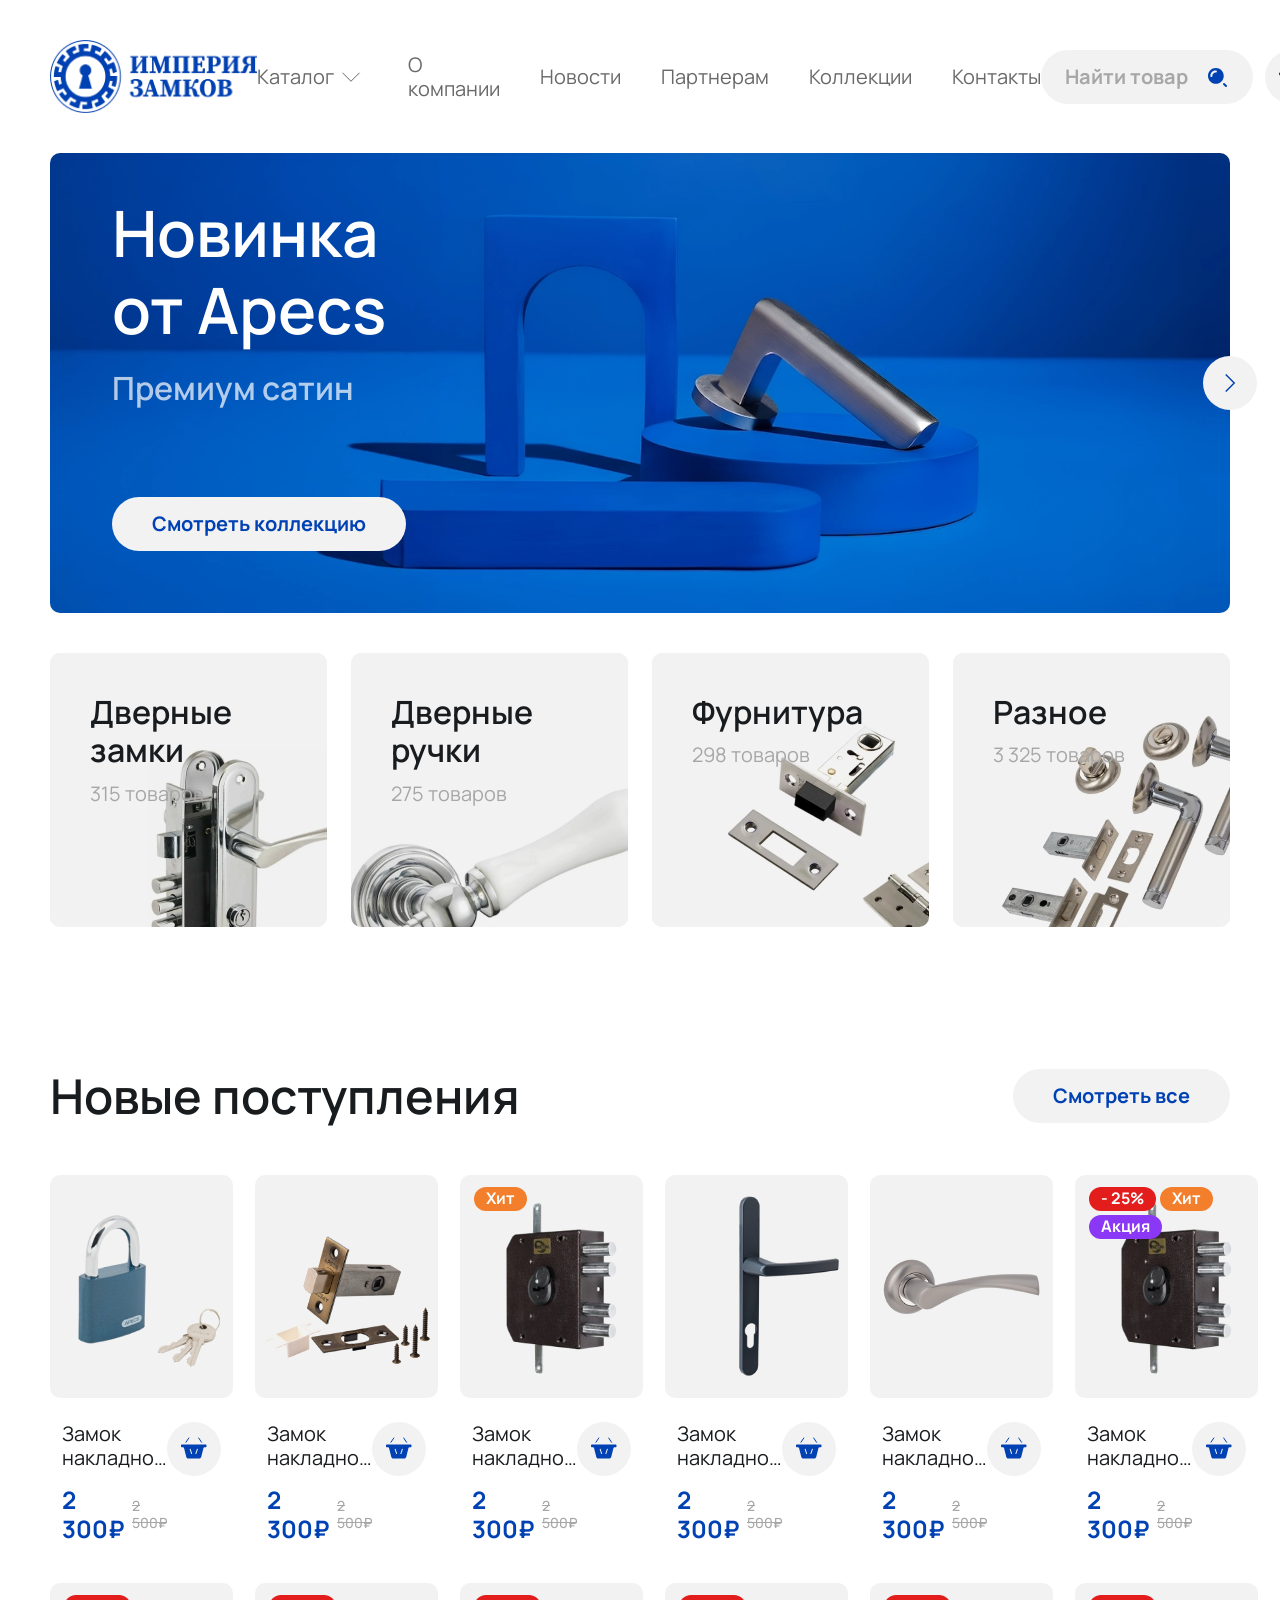
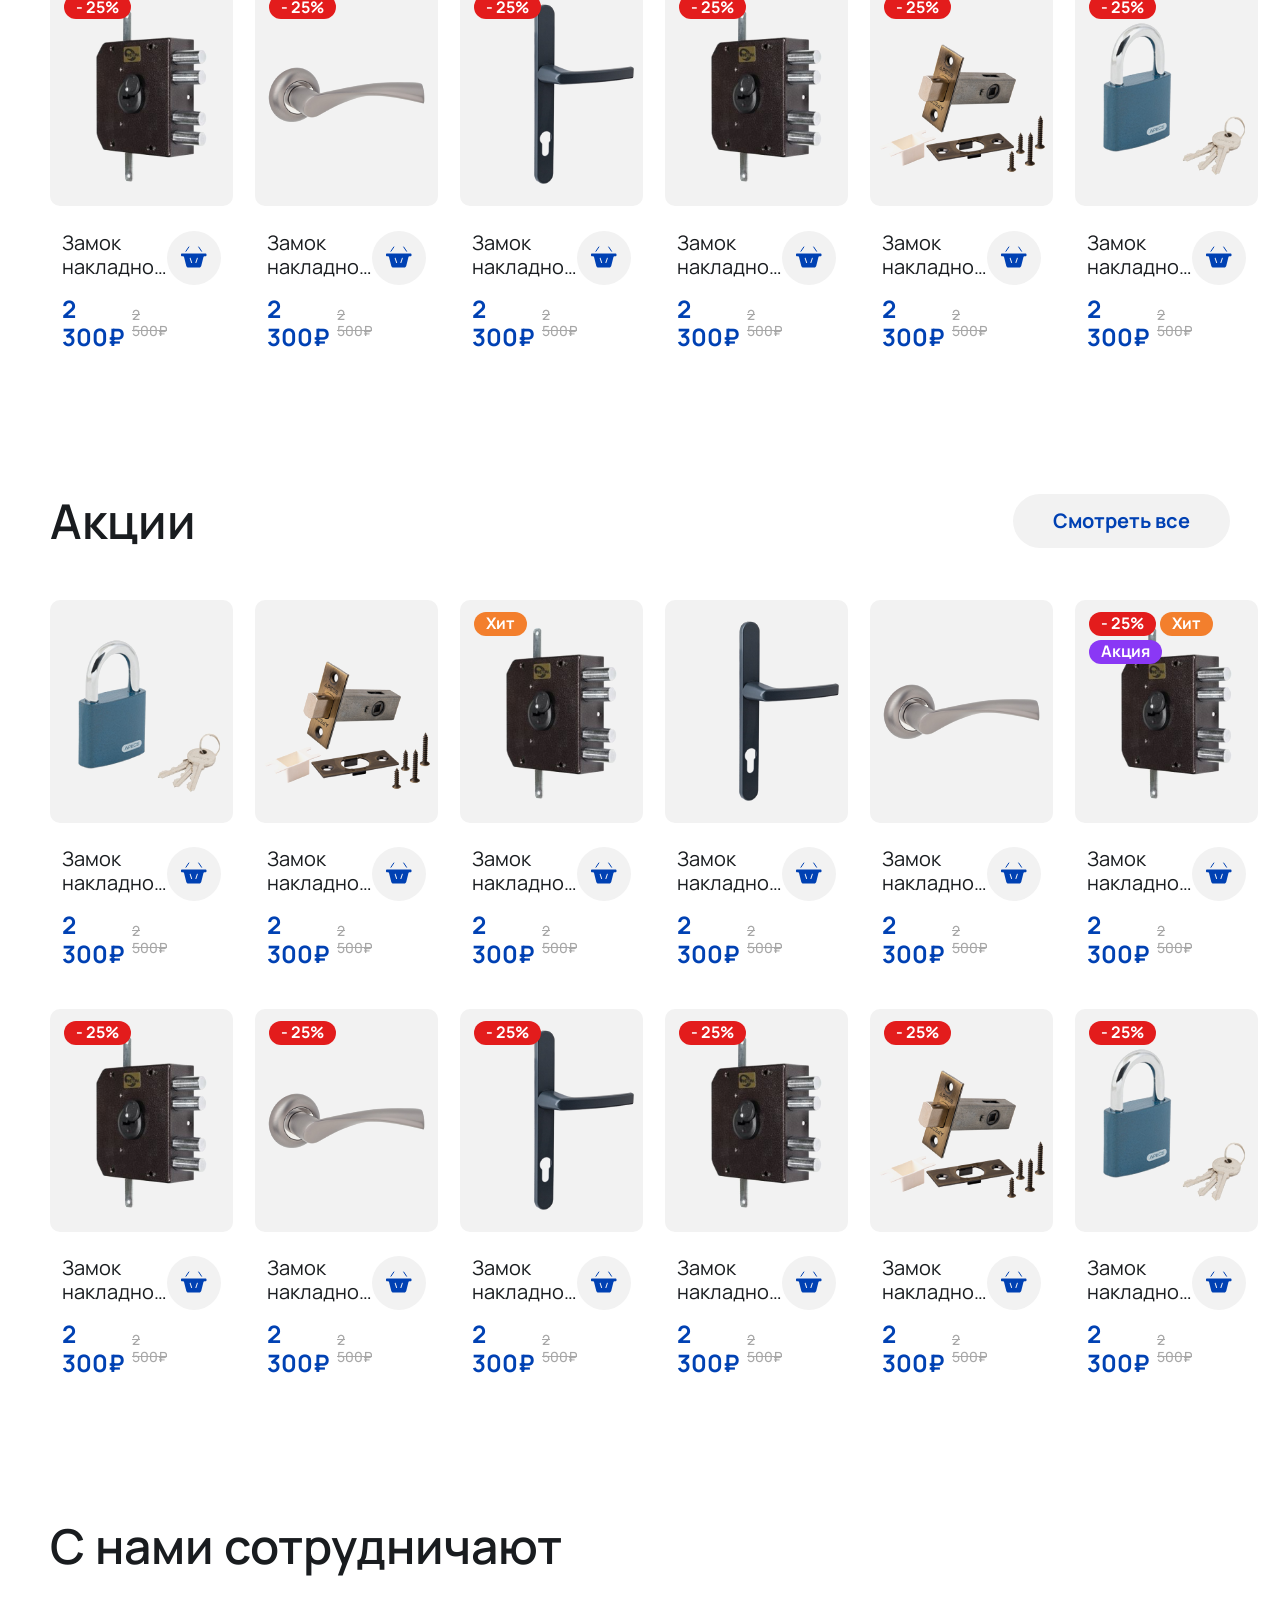
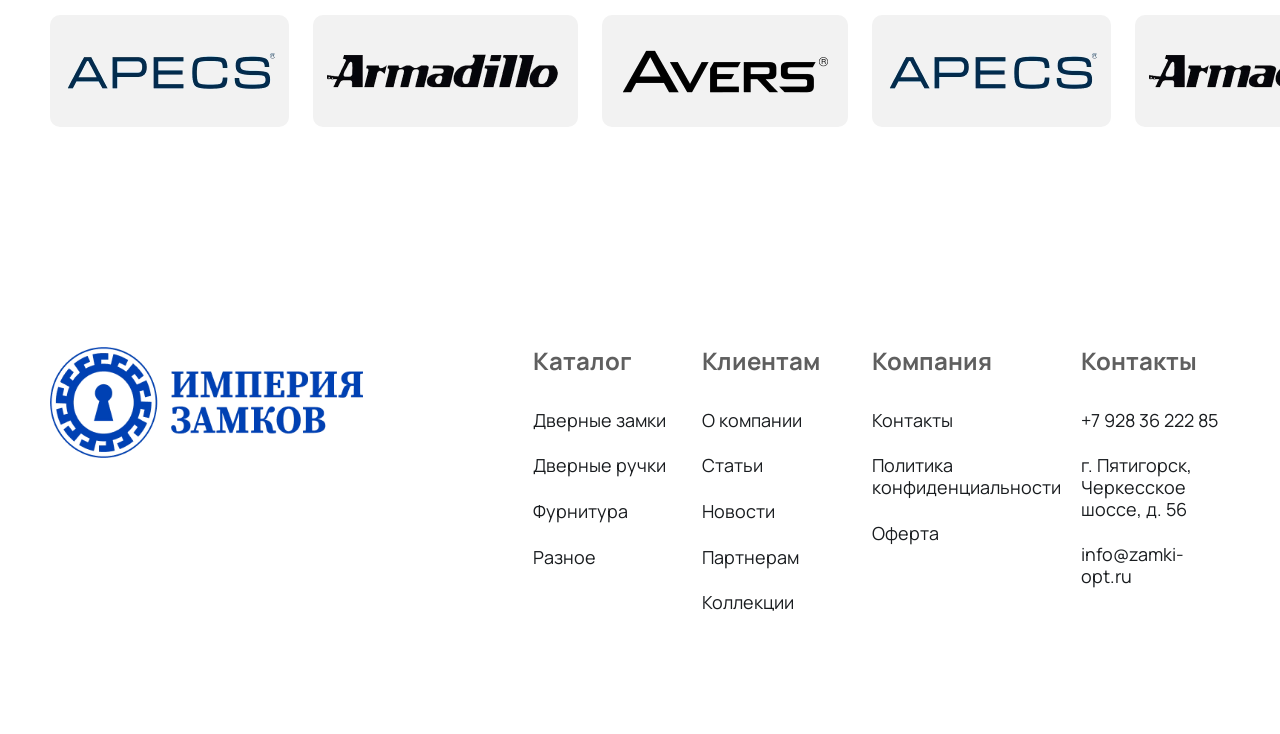
==== index.html @ cd9269c1 "collection and catalog page" ====
<!DOCTYPE html>
<html lang="ru">

<head>
	<meta charset="UTF-8">
	<meta name="viewport" content="width=device-width, initial-scale=1.0">
	<title>Главная</title>
	<link rel="stylesheet" href="css/style.css">
	<link rel="stylesheet" href="css/splide-core.min.css">
</head>

<body class="page_main">
	<header>
		<div class="container">
			<a href="index.html" class="logo">
				<img src="images/logo.webp" alt="">
			</a>
			<nav class="nav">
				<div href="" class="nav-menu-trigger link">
					<span>Каталог</span>
					<svg width="34" height="34" viewBox="0 0 34 34" fill="none" xmlns="http://www.w3.org/2000/svg">
						<path d="M25.5 12.75L17 21.25L8.5 12.75" stroke="#696969" />
					</svg>
				</div>
				<a href="" class="link">О компании</a>
				<a href="" class="link">Новости</a>
				<a href="" class="link">Партнерам</a>
				<a href="" class="link">Коллекции</a>
				<a href="" class="link">Контакты</a>
			</nav>
			<div class="actions">
				<label class="search">
					<input type="text" placeholder="Найти товар">
					<img src="images/icons/search.svg" alt="">
				</label>
				<a href="" class="basket">
					<img src="images/icons/basket.svg" alt="">
					<span>5</span>
				</a>
				<a href="" class="person">
					<img src="images/icons/user.svg" alt="">
				</a>
			</div>

			<section class="nav-menu">
				<div class="group">
					<h4 class="group-title">Дверные замки</h4>
					<a href="" class="group-link">Накладные</a>
					<a href="" class="group-link">Врезные</a>
					<a href="" class="group-link">Защелки дверные</a>
					<a href="" class="group-link">Навесные</a>
					<a href="" class="group-link">Кодовые</a>
				</div>
				<div class="group">
					<h4 class="group-title">Дверные ручки</h4>
					<a href="" class="group-link">Раздельные</a>
					<a href="" class="group-link">На планке</a>
					<a href="" class="group-link">Скобы</a>
					<a href="" class="group-link">Кнобы</a>
					<a href="" class="group-link">Для раздвижных дверей</a>
					<a href="" class="group-link">Кнопки</a>
				</div>
				<div class="group">
					<h4 class="group-title">Фурнитура</h4>
					<a href="" class="group-link">Петли</a>
					<a href="" class="group-link">Шпингалеты, засовы</a>
					<a href="" class="group-link">Задвижки дверные</a>
					<a href="" class="group-link">Фурнитура к «антипанике»</a>
				</div>
				<div class="group _double">
					<h4 class="group-title">Разное</h4>
					<a href="" class="group-link">Механизмы секретности</a>
					<a href="" class="group-link">Броненакладки</a>
					<a href="" class="group-link">Накладки, wc-комплекты</a>
					<a href="" class="group-link">Таблички информационные</a>
					<a href="" class="group-link">Дверные доводчики</a>
					<a href="" class="group-link">Цифры дверные</a>
					<a href="" class="group-link">Оконная фурнитура</a>
					<a href="" class="group-link">Кронштейны</a>
					<a href="" class="group-link">Упоры дверные</a>
					<a href="" class="group-link">Мебельная фурнитура</a>
					<a href="" class="group-link">Крючки</a>
					<a href="" class="group-link">Почтовые ящики</a>
					<a href="" class="group-link">Почтовые замки</a>
					<a href="" class="group-link">Перфорированный крепеж</a>
					<a href="" class="group-link">Оптика</a>
					<a href="" class="group-link">Разное</a>
				</div>
			</section>
		</div>
	</header>

	<main>
		<section class="start-slide splide" id="start_splide">
			<div class="container">
				<div class="splide__arrows">
					<button class="splide__arrow splide__arrow--prev">
						<img src="images/icons/arrow-left-blue.svg" alt="">
					</button>
					<button class="splide__arrow splide__arrow--next">
						<img src="images/icons/arrow-right-blue.svg" alt="">
					</button>
				</div>
				<div class="splide__track">
					<div class="splide__list">
						<article class="splide__slide">
							<img src="images/start-1.webp" alt="" class="bg">
							<h2 class="title">Новинка <br> от Apecs</h2>
							<div class="subtitle">Премиум сатин</div>
							<a href="" class="button">Смотреть коллекцию</a>
						</article>
						<article class="splide__slide">
							<img src="images/start-2.webp" alt="" class="bg">
							<h2 class="title">Беспроигрышный <br> вариант</h2>
							<div class="subtitle">Ручки, которые понравятся всем</div>
							<a href="" class="button">Смотреть коллекцию</a>
						</article>
						<article class="splide__slide">
							<img src="images/start-3.webp" alt="" class="bg">
							<h2 class="title">Люкс коллекция <br> от Apecs</h2>
							<div class="subtitle">Премиальное качество <br> по доступной цене</div>
							<a href="" class="button">Смотреть коллекцию</a>
						</article>
					</div>
				</div>
			</div>
		</section>

		<section class="start-catalog splide" id="start-catalog_splide">
			<div class="container">
				<div class="splide__track">
					<div class="splide__list">
						<article class="splide__slide">
							<img src="images/start-4.webp" class="bg" alt="">
							<h3 class="title">Дверные замки</h3>
							<div class="text">315 товаров</div>
						</article>
						<article class="splide__slide">
							<img src="images/start-5.webp" class="bg" alt="">
							<h3 class="title">Дверные ручки</h3>
							<div class="text">275 товаров</div>
						</article>
						<article class="splide__slide">
							<img src="images/start-6.webp" class="bg" alt="">
							<h3 class="title">Фурнитура</h3>
							<div class="text">298 товаров</div>
						</article>
						<article class="splide__slide">
							<img src="images/start-7.webp" class="bg" alt="">
							<h3 class="title">Разное</h3>
							<div class="text">3 325 товаров</div>
						</article>
					</div>
				</div>
			</div>
		</section>

		<section class="catalog">
			<div class="container">
				<div class="head">
					<h2 class="title">Новые поступления</h2>
					<a href="" class="see-all">
						<span>Смотреть все</span>
						<img src="images/icons/arrow-right-blue.svg" alt="">
					</a>
				</div>
				<div class="grid">
					<article class="card">
						<div class="tags">
							<span class="tag red">- 25%</span>
						</div>
						<a href="" class="image">
							<img src="images/products/1.png" alt="" loading="lazy" class="bg">
						</a>
						<div class="actions">
							<div class="left">
								<div class="name">Замок накладной Apecs 0556-C-BN</div>
								<div class="price">
									<span class="new-price">2 300₽</span>
									<span class="old-price">2 500₽</span>
								</div>
							</div>
							<button class="basket">
								<img src="images/icons/basket.svg" alt="">
							</button>
						</div>
					</article>
					<article class="card">
						<a href="" class="image">
							<img src="images/products/2.png" alt="" loading="lazy" class="bg">
						</a>
						<div class="actions">
							<div class="left">
								<div class="name">Замок накладной Apecs 0556-C-BN</div>
								<div class="price">
									<span class="new-price">2 300₽</span>
									<span class="old-price">2 500₽</span>
								</div>
							</div>
							<button class="basket">
								<img src="images/icons/basket.svg" alt="">
							</button>
						</div>
					</article>
					<article class="card">
						<a href="" class="image">
							<img src="images/products/3.png" alt="" loading="lazy" class="bg">
						</a>
						<div class="tags">
							<span class="tag orange">Хит</span>
						</div>
						<div class="actions">
							<div class="left">
								<div class="name">Замок накладной Apecs 0556-C-BN</div>
								<div class="price">
									<span class="new-price">2 300₽</span>
									<span class="old-price">2 500₽</span>
								</div>
							</div>
							<button class="basket">
								<img src="images/icons/basket.svg" alt="">
							</button>
						</div>
					</article>
					<article class="card">
						<a href="" class="image">
							<img src="images/products/4.png" alt="" loading="lazy" class="bg">
						</a>
						<div class="actions">
							<div class="left">
								<div class="name">Замок накладной Apecs 0556-C-BN</div>
								<div class="price">
									<span class="new-price">2 300₽</span>
									<span class="old-price">2 500₽</span>
								</div>
							</div>
							<button class="basket">
								<img src="images/icons/basket.svg" alt="">
							</button>
						</div>
					</article>
					<article class="card">
						<a href="" class="image">
							<img src="images/products/5.png" alt="" loading="lazy" class="bg">
						</a>
						<div class="actions">
							<div class="left">
								<div class="name">Замок накладной Apecs 0556-C-BN</div>
								<div class="price">
									<span class="new-price">2 300₽</span>
									<span class="old-price">2 500₽</span>
								</div>
							</div>
							<button class="basket">
								<img src="images/icons/basket.svg" alt="">
							</button>
						</div>
					</article>
					<article class="card">
						<a href="" class="image">
							<img src="images/products/6.png" alt="" loading="lazy" class="bg">
						</a>
						<div class="tags">
							<span class="tag red">- 25%</span>
							<span class="tag orange">Хит</span>
							<span class="tag purple">Акция</span>
						</div>
						<div class="actions">
							<div class="left">
								<div class="name">Замок накладной Apecs 0556-C-BN</div>
								<div class="price">
									<span class="new-price">2 300₽</span>
									<span class="old-price">2 500₽</span>
								</div>
							</div>
							<button class="basket">
								<img src="images/icons/basket.svg" alt="">
							</button>
						</div>
					</article>
					<article class="card">
						<a href="" class="image">
							<img src="images/products/6.png" alt="" loading="lazy" class="bg">
						</a>
						<div class="tags">
							<span class="tag red">- 25%</span>
						</div>
						<div class="actions">
							<div class="left">
								<div class="name">Замок накладной Apecs 0556-C-BN</div>
								<div class="price">
									<span class="new-price">2 300₽</span>
									<span class="old-price">2 500₽</span>
								</div>
							</div>
							<button class="basket">
								<img src="images/icons/basket.svg" alt="">
							</button>
						</div>
					</article>
					<article class="card">
						<a href="" class="image">
							<img src="images/products/5.png" alt="" loading="lazy" class="bg">
						</a>
						<div class="tags">
							<span class="tag red">- 25%</span>
						</div>
						<div class="actions">
							<div class="left">
								<div class="name">Замок накладной Apecs 0556-C-BN</div>
								<div class="price">
									<span class="new-price">2 300₽</span>
									<span class="old-price">2 500₽</span>
								</div>
							</div>
							<button class="basket">
								<img src="images/icons/basket.svg" alt="">
							</button>
						</div>
					</article>
					<article class="card">
						<a href="" class="image">
							<img src="images/products/4.png" alt="" loading="lazy" class="bg">
						</a>
						<div class="tags">
							<span class="tag red">- 25%</span>
						</div>
						<div class="actions">
							<div class="left">
								<div class="name">Замок накладной Apecs 0556-C-BN</div>
								<div class="price">
									<span class="new-price">2 300₽</span>
									<span class="old-price">2 500₽</span>
								</div>
							</div>
							<button class="basket">
								<img src="images/icons/basket.svg" alt="">
							</button>
						</div>
					</article>
					<article class="card">
						<a href="" class="image">
							<img src="images/products/3.png" alt="" loading="lazy" class="bg">
						</a>
						<div class="tags">
							<span class="tag red">- 25%</span>
						</div>
						<div class="actions">
							<div class="left">
								<div class="name">Замок накладной Apecs 0556-C-BN</div>
								<div class="price">
									<span class="new-price">2 300₽</span>
									<span class="old-price">2 500₽</span>
								</div>
							</div>
							<button class="basket">
								<img src="images/icons/basket.svg" alt="">
							</button>
						</div>
					</article>
					<article class="card">
						<a href="" class="image">
							<img src="images/products/2.png" alt="" loading="lazy" class="bg">
						</a>
						<div class="tags">
							<span class="tag red">- 25%</span>
						</div>
						<div class="actions">
							<div class="left">
								<div class="name">Замок накладной Apecs 0556-C-BN</div>
								<div class="price">
									<span class="new-price">2 300₽</span>
									<span class="old-price">2 500₽</span>
								</div>
							</div>
							<button class="basket">
								<img src="images/icons/basket.svg" alt="">
							</button>
						</div>
					</article>
					<article class="card">
						<a href="" class="image">
							<img src="images/products/1.png" alt="" loading="lazy" class="bg">
						</a>
						<div class="tags">
							<span class="tag red">- 25%</span>
						</div>
						<div class="actions">
							<div class="left">
								<div class="name">Замок накладной Apecs 0556-C-BN</div>
								<div class="price">
									<span class="new-price">2 300₽</span>
									<span class="old-price">2 500₽</span>
								</div>
							</div>
							<button class="basket">
								<img src="images/icons/basket.svg" alt="">
							</button>
						</div>
					</article>
				</div>
			</div>
		</section>

		<section class="catalog">
			<div class="container">
				<div class="head">
					<h2 class="title">Акции</h2>
					<a href="" class="see-all">
						<span>Смотреть все</span>
						<img src="images/icons/arrow-right-blue.svg" alt="">
					</a>
				</div>
				<div class="grid">
					<article class="card">
						<div class="tags">
							<span class="tag red">- 25%</span>
						</div>
						<div class="image">
							<img src="images/products/1.png" alt="" loading="lazy" class="bg">
						</div>
						<div class="actions">
							<div class="left">
								<div class="name">Замок накладной Apecs 0556-C-BN</div>
								<div class="price">
									<span class="new-price">2 300₽</span>
									<span class="old-price">2 500₽</span>
								</div>
							</div>
							<button class="basket">
								<img src="images/icons/basket.svg" alt="">
							</button>
						</div>
					</article>
					<article class="card">
						<div class="image">
							<img src="images/products/2.png" alt="" loading="lazy" class="bg">
						</div>
						<div class="actions">
							<div class="left">
								<div class="name">Замок накладной Apecs 0556-C-BN</div>
								<div class="price">
									<span class="new-price">2 300₽</span>
									<span class="old-price">2 500₽</span>
								</div>
							</div>
							<button class="basket">
								<img src="images/icons/basket.svg" alt="">
							</button>
						</div>
					</article>
					<article class="card">
						<div class="image">
							<img src="images/products/3.png" alt="" loading="lazy" class="bg">
						</div>
						<div class="tags">
							<span class="tag orange">Хит</span>
						</div>
						<div class="actions">
							<div class="left">
								<div class="name">Замок накладной Apecs 0556-C-BN</div>
								<div class="price">
									<span class="new-price">2 300₽</span>
									<span class="old-price">2 500₽</span>
								</div>
							</div>
							<button class="basket">
								<img src="images/icons/basket.svg" alt="">
							</button>
						</div>
					</article>
					<article class="card">
						<div class="image">
							<img src="images/products/4.png" alt="" loading="lazy" class="bg">
						</div>
						<div class="actions">
							<div class="left">
								<div class="name">Замок накладной Apecs 0556-C-BN</div>
								<div class="price">
									<span class="new-price">2 300₽</span>
									<span class="old-price">2 500₽</span>
								</div>
							</div>
							<button class="basket">
								<img src="images/icons/basket.svg" alt="">
							</button>
						</div>
					</article>
					<article class="card">
						<div class="image">
							<img src="images/products/5.png" alt="" loading="lazy" class="bg">
						</div>
						<div class="actions">
							<div class="left">
								<div class="name">Замок накладной Apecs 0556-C-BN</div>
								<div class="price">
									<span class="new-price">2 300₽</span>
									<span class="old-price">2 500₽</span>
								</div>
							</div>
							<button class="basket">
								<img src="images/icons/basket.svg" alt="">
							</button>
						</div>
					</article>
					<article class="card">
						<div class="image">
							<img src="images/products/6.png" alt="" loading="lazy" class="bg">
						</div>
						<div class="tags">
							<span class="tag red">- 25%</span>
							<span class="tag orange">Хит</span>
							<span class="tag purple">Акция</span>
						</div>
						<div class="actions">
							<div class="left">
								<div class="name">Замок накладной Apecs 0556-C-BN</div>
								<div class="price">
									<span class="new-price">2 300₽</span>
									<span class="old-price">2 500₽</span>
								</div>
							</div>
							<button class="basket">
								<img src="images/icons/basket.svg" alt="">
							</button>
						</div>
					</article>
					<article class="card">
						<div class="image">
							<img src="images/products/6.png" alt="" loading="lazy" class="bg">
						</div>
						<div class="tags">
							<span class="tag red">- 25%</span>
						</div>
						<div class="actions">
							<div class="left">
								<div class="name">Замок накладной Apecs 0556-C-BN</div>
								<div class="price">
									<span class="new-price">2 300₽</span>
									<span class="old-price">2 500₽</span>
								</div>
							</div>
							<button class="basket">
								<img src="images/icons/basket.svg" alt="">
							</button>
						</div>
					</article>
					<article class="card">
						<div class="image">
							<img src="images/products/5.png" alt="" loading="lazy" class="bg">
						</div>
						<div class="tags">
							<span class="tag red">- 25%</span>
						</div>
						<div class="actions">
							<div class="left">
								<div class="name">Замок накладной Apecs 0556-C-BN</div>
								<div class="price">
									<span class="new-price">2 300₽</span>
									<span class="old-price">2 500₽</span>
								</div>
							</div>
							<button class="basket">
								<img src="images/icons/basket.svg" alt="">
							</button>
						</div>
					</article>
					<article class="card">
						<div class="image">
							<img src="images/products/4.png" alt="" loading="lazy" class="bg">
						</div>
						<div class="tags">
							<span class="tag red">- 25%</span>
						</div>
						<div class="actions">
							<div class="left">
								<div class="name">Замок накладной Apecs 0556-C-BN</div>
								<div class="price">
									<span class="new-price">2 300₽</span>
									<span class="old-price">2 500₽</span>
								</div>
							</div>
							<button class="basket">
								<img src="images/icons/basket.svg" alt="">
							</button>
						</div>
					</article>
					<article class="card">
						<div class="image">
							<img src="images/products/3.png" alt="" loading="lazy" class="bg">
						</div>
						<div class="tags">
							<span class="tag red">- 25%</span>
						</div>
						<div class="actions">
							<div class="left">
								<div class="name">Замок накладной Apecs 0556-C-BN</div>
								<div class="price">
									<span class="new-price">2 300₽</span>
									<span class="old-price">2 500₽</span>
								</div>
							</div>
							<button class="basket">
								<img src="images/icons/basket.svg" alt="">
							</button>
						</div>
					</article>
					<article class="card">
						<div class="image">
							<img src="images/products/2.png" alt="" loading="lazy" class="bg">
						</div>
						<div class="tags">
							<span class="tag red">- 25%</span>
						</div>
						<div class="actions">
							<div class="left">
								<div class="name">Замок накладной Apecs 0556-C-BN</div>
								<div class="price">
									<span class="new-price">2 300₽</span>
									<span class="old-price">2 500₽</span>
								</div>
							</div>
							<button class="basket">
								<img src="images/icons/basket.svg" alt="">
							</button>
						</div>
					</article>
					<article class="card">
						<div class="image">
							<img src="images/products/1.png" alt="" loading="lazy" class="bg">
						</div>
						<div class="tags">
							<span class="tag red">- 25%</span>
						</div>
						<div class="actions">
							<div class="left">
								<div class="name">Замок накладной Apecs 0556-C-BN</div>
								<div class="price">
									<span class="new-price">2 300₽</span>
									<span class="old-price">2 500₽</span>
								</div>
							</div>
							<button class="basket">
								<img src="images/icons/basket.svg" alt="">
							</button>
						</div>
					</article>
				</div>
			</div>
		</section>

		<section class="partners">
			<div class="container">
				<h2 class="title">С нами сотрудничают</h2>
				<div class="row">
					<div class="card">
						<img src="images/partner-1.webp" loading="lazy" alt="">
					</div>
					<div class="card">
						<img src="images/partner-2.webp" loading="lazy" alt="">
					</div>
					<div class="card">
						<img src="images/partner-3.webp" loading="lazy" alt="">
					</div>
					<div class="card">
						<img src="images/partner-1.webp" loading="lazy" alt="">
					</div>
					<div class="card">
						<img src="images/partner-2.webp" loading="lazy" alt="">
					</div>
					<div class="card">
						<img src="images/partner-3.webp" loading="lazy" alt="">
					</div>
				</div>
			</div>
		</section>
	</main>

	<footer>
		<div class="container">
			<div class="logo">
				<img src="images/logo.webp" loading="lazy" alt="">
			</div>
			<div class="lists">
				<div class="list">
					<h5 class="list-title">Каталог</h5>
					<a href="" class="list-item">Дверные замки</a>
					<a href="" class="list-item">Дверные ручки</a>
					<a href="" class="list-item">Фурнитура</a>
					<a href="" class="list-item">Разное</a>
				</div>
				<div class="list">
					<h5 class="list-title">Клиентам</h5>
					<a href="" class="list-item">О компании</a>
					<a href="" class="list-item">Статьи</a>
					<a href="" class="list-item">Новости</a>
					<a href="" class="list-item">Партнерам</a>
					<a href="" class="list-item">Коллекции</a>
				</div>
				<div class="list">
					<h5 class="list-title">Компания</h5>
					<a href="" class="list-item">Контакты</a>
					<a href="" class="list-item">Политика <br> конфиденциальности</a>
					<a href="" class="list-item">Оферта</a>
				</div>
				<div class="list">
					<h5 class="list-title">Контакты</h5>
					<span class="list-item">+7 928 36 222 85</span>
					<span class="list-item">г. Пятигорск, Черкесское <br> шоссе, д. 56</span>
					<span class="list-item">info@zamki-opt.ru</span>
				</div>
			</div>
		</div>
	</footer>

	<script src="js/index.js"></script>
</body>

</html>
---- css/style.css ----
@font-face{font-family:"Manrope";src:url("../fonts/manrope/Manrope-VariableFont_wght.ttf")}*{padding:0;margin:0;border:0}*,*:before,*:after{box-sizing:border-box}:focus,:active{outline:none}a:focus,a:active{outline:none}nav,footer,header,aside{display:block}html,body{font-size:100%;line-height:1;font-size:16px;-ms-text-size-adjust:100%;-moz-text-size-adjust:100%;-webkit-text-size-adjust:100%}html{overflow-x:hidden}input,button,textarea{font-family:inherit;font-size:inherit;color:inherit}input::-moz-placeholder, textarea::-moz-placeholder{color:inherit}input::placeholder,textarea::placeholder{color:inherit}input::-ms-clear{display:none}button{cursor:pointer;font-size:inherit;font-family:inherit;background:rgba(0,0,0,0)}button::-moz-focus-inner{padding:0;border:0}a{text-decoration:none;color:inherit}a:hover{text-decoration:none}ul li{list-style:none}img{vertical-align:top}h1,h2,h3,h4,h5,h6{font-size:inherit;font-weight:inherit}span,button,a{display:inline-block}p{display:block}:root{--black: #191C1F;--grey: #70695E;--z-header: 50;--z-mask: 70;--z-modal: 100;--container-padding: 80px;--section-border-radius: 80px}@media(width < 1440px){:root{--container-padding: 50px}}@media(width < 1024px){:root{--container-padding: 40px;--section-border-radius: 60px}}@media(width < 768px){:root{--container-padding: 30px;--section-border-radius: 40px}}@media(width < 425px){:root{--container-padding: 20px}}.page_catalog .catalog-content .counter,.page_catalog .catalog-content .filter-trigger,.page_main .catalog .see-all,.page_main .start-slide .button,.page_catalog .category .tab-trigger,.page_main .start-slide .splide__slide:nth-child(1) .button{display:flex;align-items:center;justify-content:center;width:-moz-fit-content;width:fit-content;height:54px;padding:0 40px;font-size:20px;font-weight:700;border-radius:100px}.page_catalog .category .tab-trigger,.page_main .start-slide .splide__slide:nth-child(1) .button{background:#f2f2f2;color:#0041b3}.page_main .start-slide .button{background:#0041b3;color:#fff}.page_main .start-catalog .bg{position:absolute;top:0;left:0;width:100%;height:100%;-o-object-fit:cover;object-fit:cover}.page_collection .collection .title,.page_catalog .catalog-content .title,.page_main .partners .title,.page_main .catalog .title{font-size:48px;font-weight:600}header{margin-top:40px}header:has(.nav-menu-trigger:hover) .nav-menu{opacity:1;visibility:visible;translate:-50%}header .container{display:flex;align-items:center;justify-content:space-between}header .logo img{height:73px}header .nav{flex:0 1 auto;display:flex;gap:40px;align-items:center}header .actions{display:flex;justify-content:end;gap:12px}header .nav-menu-trigger{cursor:pointer;display:flex;align-items:center}header .link{font-size:20px;color:dimgray}header .search{display:flex;align-items:center;background:#f2f2f2;padding:0 24px;border-radius:100px}header .search input{width:140px;height:54px;font-weight:700;font-size:20px;background:rgba(0,0,0,0);padding-right:12px}header .search input::-moz-placeholder{color:#a7a7a7}header .search input::placeholder{color:#a7a7a7}header .basket{position:relative}header .basket span{right:3px;top:3px;color:#fff;background:#e31c1c;padding:0 7px;height:24px;display:flex;align-items:center;justify-content:center;border-radius:50%;position:absolute;font-weight:700}header .person,header .basket{display:flex;align-items:center;justify-content:center;width:54px;height:54px;border-radius:50%;background:#f2f2f2}header .nav-menu{opacity:0;visibility:hidden;translate:-50% 40px;transition:.3s;width:1548px;position:absolute;z-index:var(--z-header);top:123px;left:50%;background:#f2f2f2;border-radius:18px;padding:48px;display:flex;gap:40px}header .nav-menu:hover{opacity:1;visibility:visible;translate:-50%}header .nav-menu::after{top:-40px;left:0;width:100%;position:absolute;content:"";height:40px}header .group{flex:0 1 260px;display:flex;flex-direction:column;gap:24px}header .group-title{font-size:24px;font-weight:700;margin-bottom:8px;grid-column:span 2}header .group-link{font-size:20px;color:dimgray;align-self:start}header .group-link:hover{color:#0041b3}header ._double{flex:0 1 552px;display:grid;grid-template-columns:repeat(2, 1fr)}footer{margin-top:140px;padding:80px 0 120px}footer .logo{flex:0 1 422px}footer .logo img{width:100%}footer .container{display:flex;gap:170px;justify-content:space-between}footer .lists{display:grid;grid-template-columns:repeat(4, 1fr);flex:1 1 auto;gap:20px}footer .list-title{font-size:24px;font-weight:700;color:#5f5f5f;margin-bottom:10px}footer .list-item{font-size:18px}footer .list-item:hover{color:#0041b3}footer .list{display:flex;flex-direction:column;gap:24px}.splide__arrows{display:flex}.splide__arrows .splide__arrow{background:#f2f2f2;border-radius:50%;height:54px;width:54px;flex:0 0 54px;transition:.2s}.splide__arrows .splide__arrow img,.splide__arrows .splide__arrow svg{width:34px;height:34px}.splide__arrows .splide__arrow:disabled{opacity:0;visibility:hidden}.tab-system .tab-content{height:0;overflow:hidden}.tab-system .tab-content._active{height:unset}.accordion{transition:.3s}.accordion .accordion__q{display:flex;justify-content:space-between;align-items:center;gap:20px;cursor:pointer;transition:inherit}.accordion .accordion__a{align-content:center}.accordion button{transition:inherit}.page_main .start-slide .container{position:relative}.page_main .start-slide .splide__track{border-radius:10px;contain:paint}.page_main .start-slide .splide__slide:nth-child(1){color:#fff}.page_main .start-slide .splide__slide{color:var(--black);height:460px;padding:42px 62px 62px;display:flex;flex-direction:column}.page_main .start-slide .splide__arrow--prev{position:absolute;z-index:2;top:50%;translate:-50% -50%;left:var(--container-padding)}.page_main .start-slide .splide__arrow--next{position:absolute;z-index:2;top:50%;translate:50% -50%;right:var(--container-padding)}.page_main .start-slide .bg{position:absolute;z-index:-1;top:0;left:0;width:100%;height:100%;-o-object-fit:cover;object-fit:cover}.page_main .start-slide .title{font-size:64px;font-weight:600}.page_main .start-slide .subtitle{margin-top:20px;opacity:.7;font-size:32px;font-weight:600}.page_main .start-slide .button{margin-top:auto}.page_main .start-catalog{margin-top:40px}.page_main .start-catalog .splide__slide{position:relative;height:274px;padding:40px;background:#f2f2f2;border-radius:10px;contain:paint}.page_main .start-catalog .bg{z-index:-1}.page_main .start-catalog .title{color:var(--black);font-weight:600;font-size:32px}.page_main .start-catalog .text{margin-top:12px;font-size:20px;color:#a7a7a7}.page_main .catalog{margin-top:140px}.page_main .catalog .head{display:flex;align-items:center;justify-content:space-between}.page_main .catalog .see-all{background:#f2f2f2;color:#0041b3}.page_main .catalog .see-all svg,.page_main .catalog .see-all img{display:none}.page_main .catalog .grid{margin-top:50px;gap:40px 22px;display:grid;grid-template-columns:repeat(6, 1fr)}.page_main .catalog .card{position:relative}.page_main .catalog .image{background:#f2f2f2;border-radius:10px;contain:paint}.page_main .catalog .bg{aspect-ratio:273/333;width:100%;mix-blend-mode:darken;-o-object-fit:cover;object-fit:cover}.page_main .catalog .tags{position:absolute;top:12px;left:14px;display:flex;gap:4px;flex-wrap:wrap;max-width:150px}.page_main .catalog .tag{font-weight:700;color:#fff;height:24px;padding:0 12px;display:flex;align-items:center;justify-content:center;border-radius:100px}.page_main .catalog .red{background:#e31c1c}.page_main .catalog .actions{margin-top:24px;padding:0 12px;display:flex}.page_main .catalog .name{display:-webkit-box;-webkit-line-clamp:2;-webkit-box-orient:vertical;overflow:hidden;text-overflow:ellipsis;font-size:20px}.page_main .catalog .price{margin-top:16px;display:flex;gap:8px;align-items:center}.page_main .catalog .new-price{color:#0041b3;font-size:24px;font-weight:700}.page_main .catalog .old-price{font-size:14px;font-weight:500;color:#a7a7a7;text-decoration:line-through}.page_main .catalog .basket{background:#f2f2f2;border-radius:50%;width:54px;height:54px;flex:0 0 54px;display:flex;align-items:center;justify-content:center}.page_main .catalog .basket img,.page_main .catalog .basket svg{width:34px;height:34px}.page_main .catalog .orange{background:#f37f2d}.page_main .catalog .purple{background:#8a38f5}.page_main .partners{margin-top:140px}.page_main .partners .row{margin-top:40px;gap:24px;display:grid;grid-template-columns:repeat(6, 1fr)}.page_main .partners .card{border-radius:10px;contain:paint;background:#f2f2f2;padding:0 14px;display:flex;align-items:center;justify-content:center}.page_main .partners .card img{mix-blend-mode:darken}.page_catalog main{margin-top:80px}.page_catalog .catalog .container{display:flex}.page_catalog .category{flex:0 0 446px}.page_catalog .category .head{display:flex;gap:8px;margin-bottom:40px}.page_catalog .category .tab-trigger{padding:0 20px}.page_catalog .category .tab-trigger._active{background:#0041b3;color:#fff}.page_catalog .category .tab-content{padding-left:20px}.page_catalog .category .groups{display:flex;flex-direction:column;gap:22px}.page_catalog .category .group{display:flex;flex-direction:column;gap:14px;align-items:start}.page_catalog .category .group-title{color:#2a2a2a;font-weight:700;font-size:24px}.page_catalog .category .list{display:flex;flex-direction:column;align-items:start;gap:8px}.page_catalog .category .option{color:dimgray;font-size:20px;cursor:pointer}.page_catalog .category .option._active{color:#0041b3}.page_catalog .catalog-content{flex:1 1 auto}.page_catalog .catalog-content .head{display:flex;justify-content:space-between;align-items:center}.page_catalog .catalog-content .filter-trigger{padding:0;width:54px;background:#f2f2f2}.page_catalog .catalog-content .accordions{margin-top:50px;display:flex;gap:16px;flex-direction:column}.page_catalog .catalog-content .accordion{background:#f9f9f9;border-radius:18px;padding:16px 24px}.page_catalog .catalog-content .accordion._open>.accordion__q>button{rotate:180deg}.page_catalog .catalog-content .accordion__q{padding:8px 24px;border-radius:8px}.page_catalog .catalog-content .accordion__content{display:flex;flex-direction:column;gap:12px;padding-top:12px}.page_catalog .catalog-content .ac-sub{padding:0}.page_catalog .catalog-content .ac-sub._open .accordion__q{background:#fff}.page_catalog .catalog-content .ac-title{font-weight:700;font-size:24px}.page_catalog .catalog-content .ac-subtitle{font-size:20px;font-weight:700;color:dimgray}.page_catalog .catalog-content .product{padding:16px 24px;background:#fff;border-radius:10px;display:flex;align-items:center;gap:44px}.page_catalog .catalog-content .product-id{font-size:20px;color:dimgray}.page_catalog .catalog-content .product-image{background:#f2f2f2;border-radius:5px}.page_catalog .catalog-content .product-image img{height:80px;mix-blend-mode:darken}.page_catalog .catalog-content .product-name{font-size:20px;max-width:170px;line-height:1.4}.page_catalog .catalog-content .product-price{display:flex;gap:8px;align-items:center;flex:1 1 auto;justify-content:center;margin-left:130px}.page_catalog .catalog-content .new-price{font-size:24px;font-weight:700;color:#0041b3}.page_catalog .catalog-content .old-price{font-weight:500;font-size:14px;color:#a7a7a7;text-decoration:line-through}.page_catalog .catalog-content .counter{background:#f2f2f2;width:200px;gap:4px;font-size:20px;font-weight:700;color:#0041b3}.page_catalog .catalog-content .increment,.page_catalog .catalog-content .decrement{display:flex;cursor:pointer}.page_catalog .catalog-content .increment:hover path,.page_catalog .catalog-content .decrement:hover path{stroke:#0041b3}.page_collection main{margin-top:70px}.page_collection .collection .groups{margin-top:40px;display:flex;gap:40px;flex-direction:column}.page_collection .collection .subtitle{font-size:32px;font-weight:600}.page_collection .collection .row{margin-top:32px;padding:0 8px;display:flex;gap:40px}.page_collection .collection .file{border-radius:10px;background:#f9f9f9;display:flex;flex-direction:column;gap:24px;align-items:start;flex:0 0 257px;min-height:170px;font-size:24px;font-weight:700;padding:24px 24px 18px;gap:10px}.page_collection .collection .file span{margin-top:auto}html._lock-scroll{overflow:hidden;scrollbar-gutter:stable;position:relative}html._lock-scroll .mask{opacity:1;pointer-events:visible}body{color:var(--black);font-family:Manrope;line-height:1.2}main{margin-top:40px}.container{max-width:1920px;padding:0 var(--container-padding);margin:auto}.mask{position:fixed;width:200%;height:200%;top:0;left:0;background:rgba(0,0,0,.3294117647);z-index:var(--z-mask);pointer-events:none;opacity:0;transition:.3s}
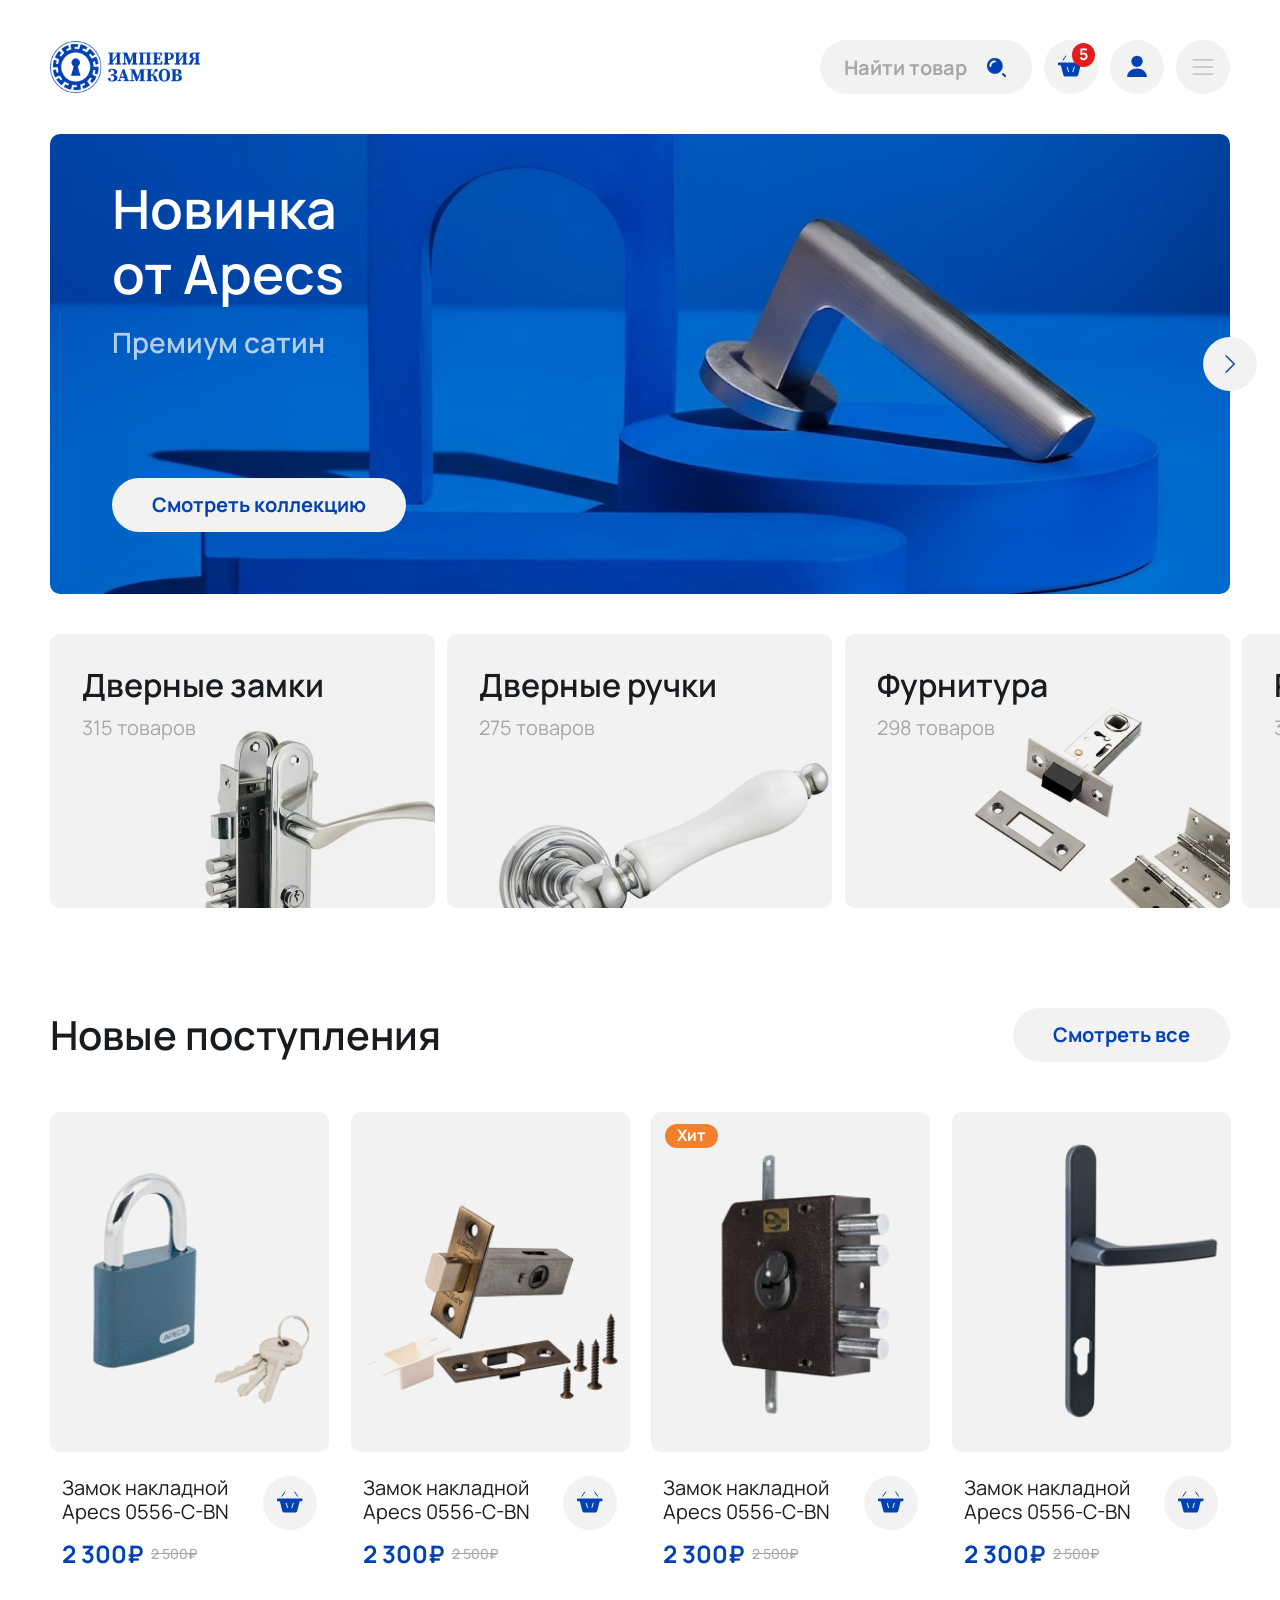
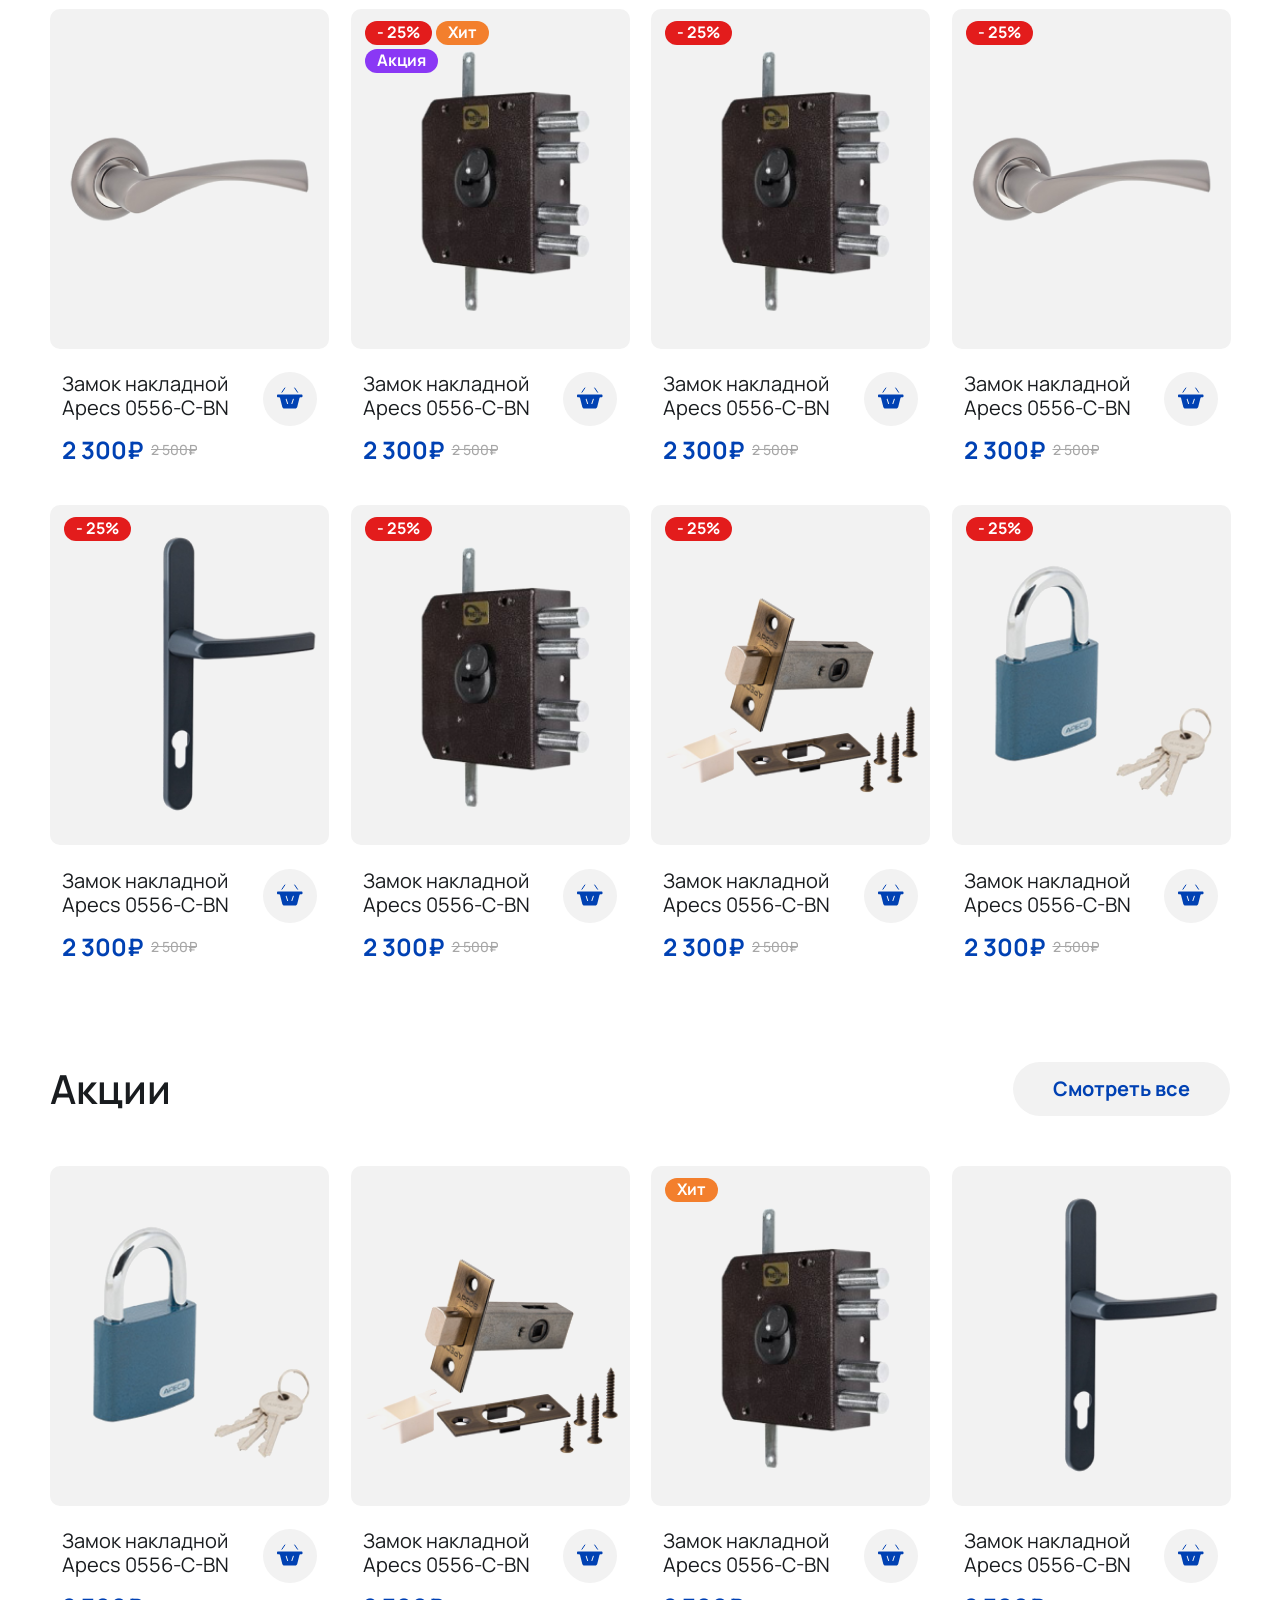
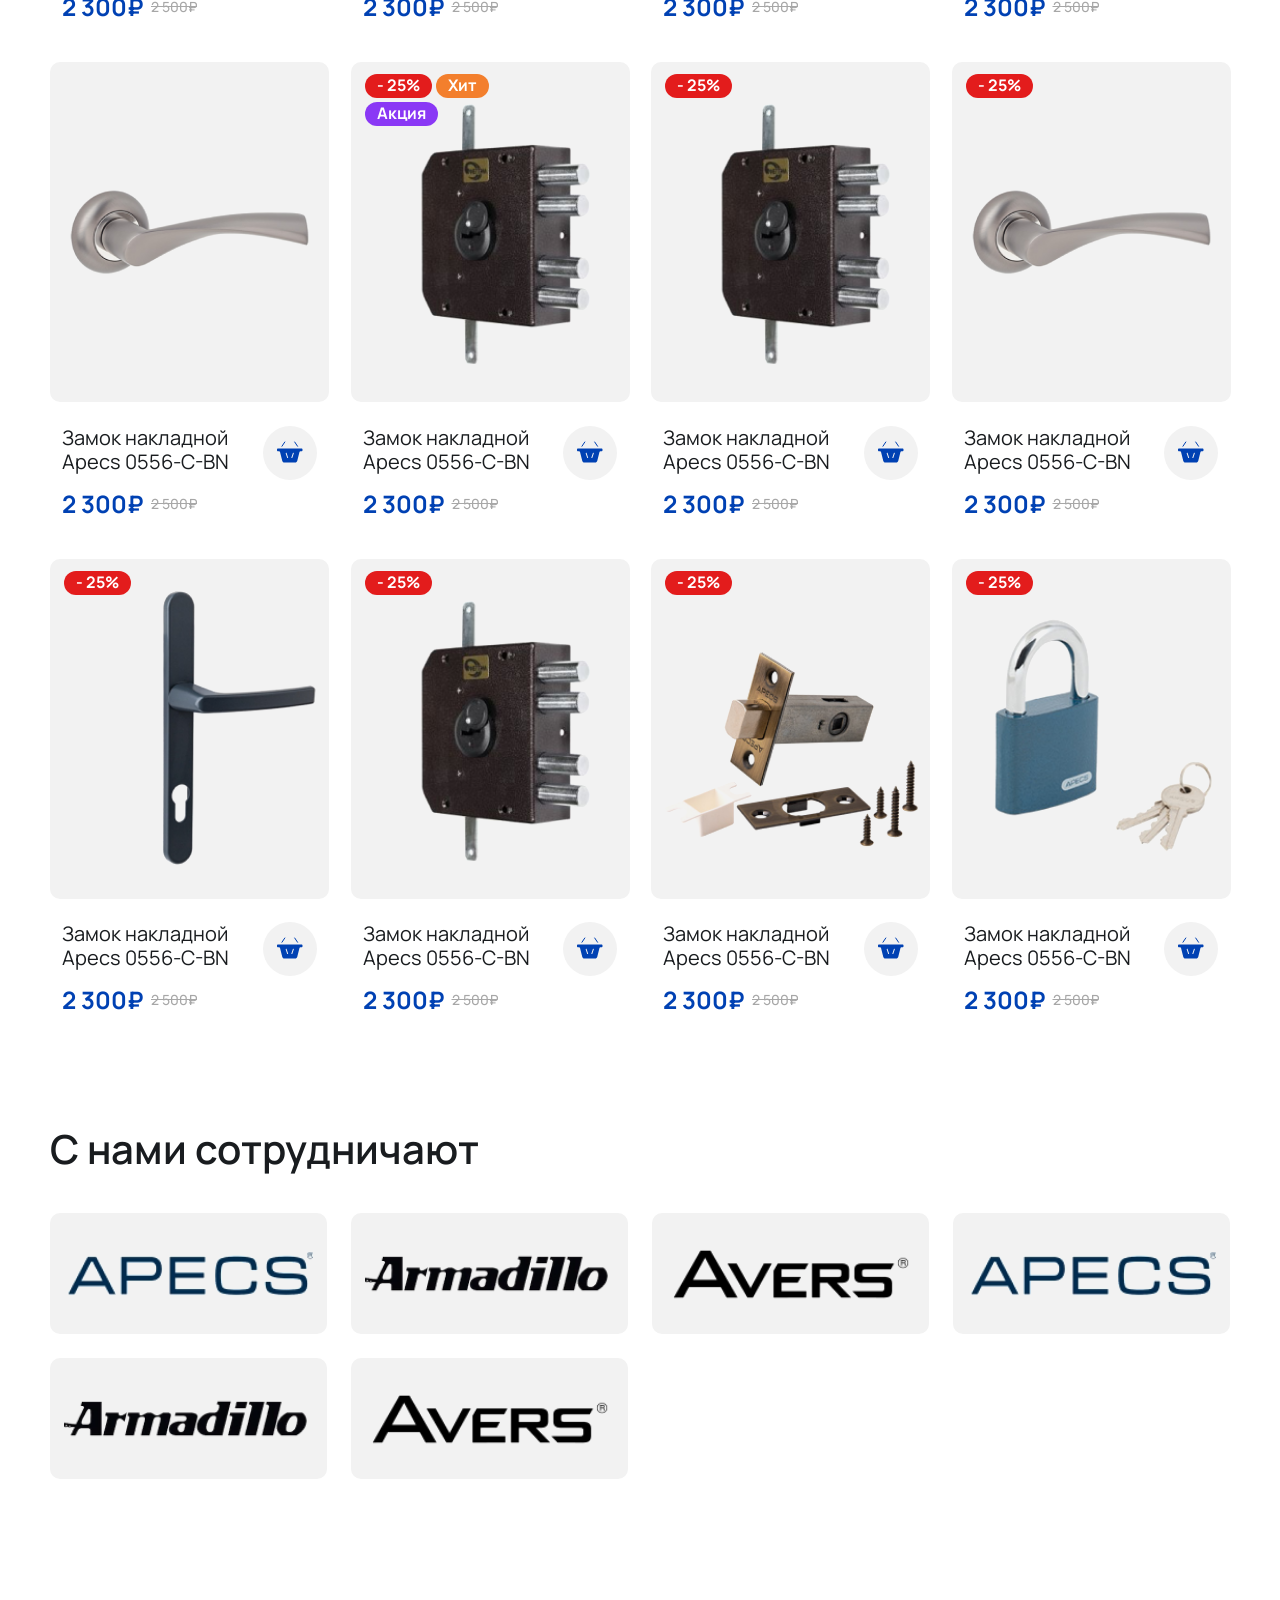
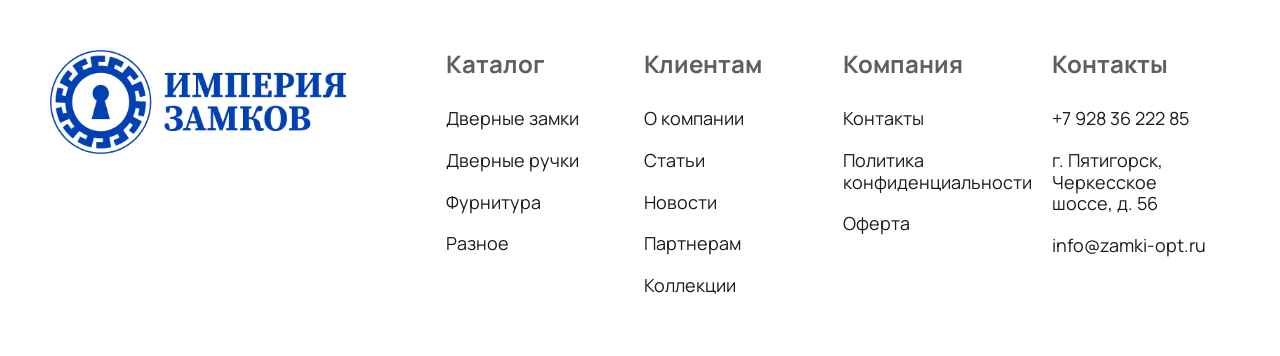
==== commit 7c344f43: "main page adapt" ====
--- a/index.html
+++ b/index.html
@@ -15,21 +15,71 @@
 			<a href="index.html" class="logo">
 				<img src="images/logo.webp" alt="">
 			</a>
-			<nav class="nav">
-				<div href="" class="nav-menu-trigger link">
-					<span>Каталог</span>
-					<svg width="34" height="34" viewBox="0 0 34 34" fill="none" xmlns="http://www.w3.org/2000/svg">
-						<path d="M25.5 12.75L17 21.25L8.5 12.75" stroke="#696969" />
-					</svg>
+			<nav class="nav accordions">
+				<div class="nav-menu-trigger link accordion _open">
+					<div class="accordion__q accordion__trigger">
+						<span>Каталог</span>
+						<svg width="34" height="34" viewBox="0 0 34 34" fill="none" xmlns="http://www.w3.org/2000/svg">
+							<path d="M25.5 12.75L17 21.25L8.5 12.75" stroke="#696969" />
+						</svg>
+					</div>
+					<section class="nav-menu accordion__a">
+						<div class="group">
+							<h4 class="group-title">Дверные замки</h4>
+							<a href="" class="group-link">Накладные</a>
+							<a href="" class="group-link">Врезные</a>
+							<a href="" class="group-link">Защелки дверные</a>
+							<a href="" class="group-link">Навесные</a>
+							<a href="" class="group-link">Кодовые</a>
+						</div>
+						<div class="group">
+							<h4 class="group-title">Дверные ручки</h4>
+							<a href="" class="group-link">Раздельные</a>
+							<a href="" class="group-link">На планке</a>
+							<a href="" class="group-link">Скобы</a>
+							<a href="" class="group-link">Кнобы</a>
+							<a href="" class="group-link">Для раздвижных дверей</a>
+							<a href="" class="group-link">Кнопки</a>
+						</div>
+						<div class="group">
+							<h4 class="group-title">Фурнитура</h4>
+							<a href="" class="group-link">Петли</a>
+							<a href="" class="group-link">Шпингалеты, засовы</a>
+							<a href="" class="group-link">Задвижки дверные</a>
+							<a href="" class="group-link">Фурнитура к «антипанике»</a>
+						</div>
+						<div class="group _double">
+							<h4 class="group-title">Разное</h4>
+							<a href="" class="group-link">Механизмы секретности</a>
+							<a href="" class="group-link">Броненакладки</a>
+							<a href="" class="group-link">Накладки, wc-комплекты</a>
+							<a href="" class="group-link">Таблички информационные</a>
+							<a href="" class="group-link">Дверные доводчики</a>
+							<a href="" class="group-link">Цифры дверные</a>
+							<a href="" class="group-link">Оконная фурнитура</a>
+							<a href="" class="group-link">Кронштейны</a>
+							<a href="" class="group-link">Упоры дверные</a>
+							<a href="" class="group-link">Мебельная фурнитура</a>
+							<a href="" class="group-link">Крючки</a>
+							<a href="" class="group-link">Почтовые ящики</a>
+							<a href="" class="group-link">Почтовые замки</a>
+							<a href="" class="group-link">Перфорированный крепеж</a>
+							<a href="" class="group-link">Оптика</a>
+							<a href="" class="group-link">Разное</a>
+						</div>
+					</section>
 				</div>
 				<a href="" class="link">О компании</a>
-				<a href="" class="link">Новости</a>
-				<a href="" class="link">Партнерам</a>
-				<a href="" class="link">Коллекции</a>
+				<a href="news.html" class="link">Новости</a>
+				<a href="cooperation.html" class="link">Партнерам</a>
+				<a href="collection.html" class="link">Коллекции</a>
 				<a href="" class="link">Контакты</a>
 			</nav>
 			<div class="actions">
-				<label class="search">
+				<button class="search-trigger">
+					<img src="images/icons/search.svg" alt="">
+				</button>
+				<label class="component_search">
 					<input type="text" placeholder="Найти товар">
 					<img src="images/icons/search.svg" alt="">
 				</label>
@@ -40,53 +90,23 @@
 				<a href="" class="person">
 					<img src="images/icons/user.svg" alt="">
 				</a>
+				<button class="mobile-nav-trigger">
+					<svg class="lines" width="34" height="34" viewBox="0 0 34 34" fill="none" xmlns="http://www.w3.org/2000/svg">
+						<path d="M7.08337 9.91675H26.9167" stroke="#A7A7A7" stroke-linecap="round" />
+						<path d="M7.08337 17H26.9167" stroke="#A7A7A7" stroke-linecap="round" />
+						<path d="M7.08337 24.0833H26.9167" stroke="#A7A7A7" stroke-linecap="round" />
+					</svg>
+
+					<svg class="close" width="34" height="34" viewBox="0 0 34 34" fill="none" xmlns="http://www.w3.org/2000/svg">
+						<path d="M28.3334 5.66675L5.66669 28.3334" stroke="#A7A7A7" stroke-linecap="round"
+							stroke-linejoin="round" />
+						<path d="M5.66665 5.66675L28.3333 28.3334" stroke="#A7A7A7" stroke-linecap="round"
+							stroke-linejoin="round" />
+					</svg>
+				</button>
+
 			</div>
 
-			<section class="nav-menu">
-				<div class="group">
-					<h4 class="group-title">Дверные замки</h4>
-					<a href="" class="group-link">Накладные</a>
-					<a href="" class="group-link">Врезные</a>
-					<a href="" class="group-link">Защелки дверные</a>
-					<a href="" class="group-link">Навесные</a>
-					<a href="" class="group-link">Кодовые</a>
-				</div>
-				<div class="group">
-					<h4 class="group-title">Дверные ручки</h4>
-					<a href="" class="group-link">Раздельные</a>
-					<a href="" class="group-link">На планке</a>
-					<a href="" class="group-link">Скобы</a>
-					<a href="" class="group-link">Кнобы</a>
-					<a href="" class="group-link">Для раздвижных дверей</a>
-					<a href="" class="group-link">Кнопки</a>
-				</div>
-				<div class="group">
-					<h4 class="group-title">Фурнитура</h4>
-					<a href="" class="group-link">Петли</a>
-					<a href="" class="group-link">Шпингалеты, засовы</a>
-					<a href="" class="group-link">Задвижки дверные</a>
-					<a href="" class="group-link">Фурнитура к «антипанике»</a>
-				</div>
-				<div class="group _double">
-					<h4 class="group-title">Разное</h4>
-					<a href="" class="group-link">Механизмы секретности</a>
-					<a href="" class="group-link">Броненакладки</a>
-					<a href="" class="group-link">Накладки, wc-комплекты</a>
-					<a href="" class="group-link">Таблички информационные</a>
-					<a href="" class="group-link">Дверные доводчики</a>
-					<a href="" class="group-link">Цифры дверные</a>
-					<a href="" class="group-link">Оконная фурнитура</a>
-					<a href="" class="group-link">Кронштейны</a>
-					<a href="" class="group-link">Упоры дверные</a>
-					<a href="" class="group-link">Мебельная фурнитура</a>
-					<a href="" class="group-link">Крючки</a>
-					<a href="" class="group-link">Почтовые ящики</a>
-					<a href="" class="group-link">Почтовые замки</a>
-					<a href="" class="group-link">Перфорированный крепеж</a>
-					<a href="" class="group-link">Оптика</a>
-					<a href="" class="group-link">Разное</a>
-				</div>
-			</section>
 		</div>
 	</header>
 
--- a/css/style.css
+++ b/css/style.css
@@ -1 +1 @@
-@font-face{font-family:"Manrope";src:url("../fonts/manrope/Manrope-VariableFont_wght.ttf")}*{padding:0;margin:0;border:0}*,*:before,*:after{box-sizing:border-box}:focus,:active{outline:none}a:focus,a:active{outline:none}nav,footer,header,aside{display:block}html,body{font-size:100%;line-height:1;font-size:16px;-ms-text-size-adjust:100%;-moz-text-size-adjust:100%;-webkit-text-size-adjust:100%}html{overflow-x:hidden}input,button,textarea{font-family:inherit;font-size:inherit;color:inherit}input::-moz-placeholder, textarea::-moz-placeholder{color:inherit}input::placeholder,textarea::placeholder{color:inherit}input::-ms-clear{display:none}button{cursor:pointer;font-size:inherit;font-family:inherit;background:rgba(0,0,0,0)}button::-moz-focus-inner{padding:0;border:0}a{text-decoration:none;color:inherit}a:hover{text-decoration:none}ul li{list-style:none}img{vertical-align:top}h1,h2,h3,h4,h5,h6{font-size:inherit;font-weight:inherit}span,button,a{display:inline-block}p{display:block}:root{--black: #191C1F;--grey: #70695E;--z-header: 50;--z-mask: 70;--z-modal: 100;--container-padding: 80px;--section-border-radius: 80px}@media(width < 1440px){:root{--container-padding: 50px}}@media(width < 1024px){:root{--container-padding: 40px;--section-border-radius: 60px}}@media(width < 768px){:root{--container-padding: 30px;--section-border-radius: 40px}}@media(width < 425px){:root{--container-padding: 20px}}.page_catalog .catalog-content .counter,.page_catalog .catalog-content .filter-trigger,.page_main .catalog .see-all,.page_main .start-slide .button,.page_catalog .category .tab-trigger,.page_main .start-slide .splide__slide:nth-child(1) .button{display:flex;align-items:center;justify-content:center;width:-moz-fit-content;width:fit-content;height:54px;padding:0 40px;font-size:20px;font-weight:700;border-radius:100px}.page_catalog .category .tab-trigger,.page_main .start-slide .splide__slide:nth-child(1) .button{background:#f2f2f2;color:#0041b3}.page_main .start-slide .button{background:#0041b3;color:#fff}.page_main .start-catalog .bg{position:absolute;top:0;left:0;width:100%;height:100%;-o-object-fit:cover;object-fit:cover}.page_collection .collection .title,.page_catalog .catalog-content .title,.page_main .partners .title,.page_main .catalog .title{font-size:48px;font-weight:600}header{margin-top:40px}header:has(.nav-menu-trigger:hover) .nav-menu{opacity:1;visibility:visible;translate:-50%}header .container{display:flex;align-items:center;justify-content:space-between}header .logo img{height:73px}header .nav{flex:0 1 auto;display:flex;gap:40px;align-items:center}header .actions{display:flex;justify-content:end;gap:12px}header .nav-menu-trigger{cursor:pointer;display:flex;align-items:center}header .link{font-size:20px;color:dimgray}header .search{display:flex;align-items:center;background:#f2f2f2;padding:0 24px;border-radius:100px}header .search input{width:140px;height:54px;font-weight:700;font-size:20px;background:rgba(0,0,0,0);padding-right:12px}header .search input::-moz-placeholder{color:#a7a7a7}header .search input::placeholder{color:#a7a7a7}header .basket{position:relative}header .basket span{right:3px;top:3px;color:#fff;background:#e31c1c;padding:0 7px;height:24px;display:flex;align-items:center;justify-content:center;border-radius:50%;position:absolute;font-weight:700}header .person,header .basket{display:flex;align-items:center;justify-content:center;width:54px;height:54px;border-radius:50%;background:#f2f2f2}header .nav-menu{opacity:0;visibility:hidden;translate:-50% 40px;transition:.3s;width:1548px;position:absolute;z-index:var(--z-header);top:123px;left:50%;background:#f2f2f2;border-radius:18px;padding:48px;display:flex;gap:40px}header .nav-menu:hover{opacity:1;visibility:visible;translate:-50%}header .nav-menu::after{top:-40px;left:0;width:100%;position:absolute;content:"";height:40px}header .group{flex:0 1 260px;display:flex;flex-direction:column;gap:24px}header .group-title{font-size:24px;font-weight:700;margin-bottom:8px;grid-column:span 2}header .group-link{font-size:20px;color:dimgray;align-self:start}header .group-link:hover{color:#0041b3}header ._double{flex:0 1 552px;display:grid;grid-template-columns:repeat(2, 1fr)}footer{margin-top:140px;padding:80px 0 120px}footer .logo{flex:0 1 422px}footer .logo img{width:100%}footer .container{display:flex;gap:170px;justify-content:space-between}footer .lists{display:grid;grid-template-columns:repeat(4, 1fr);flex:1 1 auto;gap:20px}footer .list-title{font-size:24px;font-weight:700;color:#5f5f5f;margin-bottom:10px}footer .list-item{font-size:18px}footer .list-item:hover{color:#0041b3}footer .list{display:flex;flex-direction:column;gap:24px}.splide__arrows{display:flex}.splide__arrows .splide__arrow{background:#f2f2f2;border-radius:50%;height:54px;width:54px;flex:0 0 54px;transition:.2s}.splide__arrows .splide__arrow img,.splide__arrows .splide__arrow svg{width:34px;height:34px}.splide__arrows .splide__arrow:disabled{opacity:0;visibility:hidden}.tab-system .tab-content{height:0;overflow:hidden}.tab-system .tab-content._active{height:unset}.accordion{transition:.3s}.accordion .accordion__q{display:flex;justify-content:space-between;align-items:center;gap:20px;cursor:pointer;transition:inherit}.accordion .accordion__a{align-content:center}.accordion button{transition:inherit}.page_main .start-slide .container{position:relative}.page_main .start-slide .splide__track{border-radius:10px;contain:paint}.page_main .start-slide .splide__slide:nth-child(1){color:#fff}.page_main .start-slide .splide__slide{color:var(--black);height:460px;padding:42px 62px 62px;display:flex;flex-direction:column}.page_main .start-slide .splide__arrow--prev{position:absolute;z-index:2;top:50%;translate:-50% -50%;left:var(--container-padding)}.page_main .start-slide .splide__arrow--next{position:absolute;z-index:2;top:50%;translate:50% -50%;right:var(--container-padding)}.page_main .start-slide .bg{position:absolute;z-index:-1;top:0;left:0;width:100%;height:100%;-o-object-fit:cover;object-fit:cover}.page_main .start-slide .title{font-size:64px;font-weight:600}.page_main .start-slide .subtitle{margin-top:20px;opacity:.7;font-size:32px;font-weight:600}.page_main .start-slide .button{margin-top:auto}.page_main .start-catalog{margin-top:40px}.page_main .start-catalog .splide__slide{position:relative;height:274px;padding:40px;background:#f2f2f2;border-radius:10px;contain:paint}.page_main .start-catalog .bg{z-index:-1}.page_main .start-catalog .title{color:var(--black);font-weight:600;font-size:32px}.page_main .start-catalog .text{margin-top:12px;font-size:20px;color:#a7a7a7}.page_main .catalog{margin-top:140px}.page_main .catalog .head{display:flex;align-items:center;justify-content:space-between}.page_main .catalog .see-all{background:#f2f2f2;color:#0041b3}.page_main .catalog .see-all svg,.page_main .catalog .see-all img{display:none}.page_main .catalog .grid{margin-top:50px;gap:40px 22px;display:grid;grid-template-columns:repeat(6, 1fr)}.page_main .catalog .card{position:relative}.page_main .catalog .image{background:#f2f2f2;border-radius:10px;contain:paint}.page_main .catalog .bg{aspect-ratio:273/333;width:100%;mix-blend-mode:darken;-o-object-fit:cover;object-fit:cover}.page_main .catalog .tags{position:absolute;top:12px;left:14px;display:flex;gap:4px;flex-wrap:wrap;max-width:150px}.page_main .catalog .tag{font-weight:700;color:#fff;height:24px;padding:0 12px;display:flex;align-items:center;justify-content:center;border-radius:100px}.page_main .catalog .red{background:#e31c1c}.page_main .catalog .actions{margin-top:24px;padding:0 12px;display:flex}.page_main .catalog .name{display:-webkit-box;-webkit-line-clamp:2;-webkit-box-orient:vertical;overflow:hidden;text-overflow:ellipsis;font-size:20px}.page_main .catalog .price{margin-top:16px;display:flex;gap:8px;align-items:center}.page_main .catalog .new-price{color:#0041b3;font-size:24px;font-weight:700}.page_main .catalog .old-price{font-size:14px;font-weight:500;color:#a7a7a7;text-decoration:line-through}.page_main .catalog .basket{background:#f2f2f2;border-radius:50%;width:54px;height:54px;flex:0 0 54px;display:flex;align-items:center;justify-content:center}.page_main .catalog .basket img,.page_main .catalog .basket svg{width:34px;height:34px}.page_main .catalog .orange{background:#f37f2d}.page_main .catalog .purple{background:#8a38f5}.page_main .partners{margin-top:140px}.page_main .partners .row{margin-top:40px;gap:24px;display:grid;grid-template-columns:repeat(6, 1fr)}.page_main .partners .card{border-radius:10px;contain:paint;background:#f2f2f2;padding:0 14px;display:flex;align-items:center;justify-content:center}.page_main .partners .card img{mix-blend-mode:darken}.page_catalog main{margin-top:80px}.page_catalog .catalog .container{display:flex}.page_catalog .category{flex:0 0 446px}.page_catalog .category .head{display:flex;gap:8px;margin-bottom:40px}.page_catalog .category .tab-trigger{padding:0 20px}.page_catalog .category .tab-trigger._active{background:#0041b3;color:#fff}.page_catalog .category .tab-content{padding-left:20px}.page_catalog .category .groups{display:flex;flex-direction:column;gap:22px}.page_catalog .category .group{display:flex;flex-direction:column;gap:14px;align-items:start}.page_catalog .category .group-title{color:#2a2a2a;font-weight:700;font-size:24px}.page_catalog .category .list{display:flex;flex-direction:column;align-items:start;gap:8px}.page_catalog .category .option{color:dimgray;font-size:20px;cursor:pointer}.page_catalog .category .option._active{color:#0041b3}.page_catalog .catalog-content{flex:1 1 auto}.page_catalog .catalog-content .head{display:flex;justify-content:space-between;align-items:center}.page_catalog .catalog-content .filter-trigger{padding:0;width:54px;background:#f2f2f2}.page_catalog .catalog-content .accordions{margin-top:50px;display:flex;gap:16px;flex-direction:column}.page_catalog .catalog-content .accordion{background:#f9f9f9;border-radius:18px;padding:16px 24px}.page_catalog .catalog-content .accordion._open>.accordion__q>button{rotate:180deg}.page_catalog .catalog-content .accordion__q{padding:8px 24px;border-radius:8px}.page_catalog .catalog-content .accordion__content{display:flex;flex-direction:column;gap:12px;padding-top:12px}.page_catalog .catalog-content .ac-sub{padding:0}.page_catalog .catalog-content .ac-sub._open .accordion__q{background:#fff}.page_catalog .catalog-content .ac-title{font-weight:700;font-size:24px}.page_catalog .catalog-content .ac-subtitle{font-size:20px;font-weight:700;color:dimgray}.page_catalog .catalog-content .product{padding:16px 24px;background:#fff;border-radius:10px;display:flex;align-items:center;gap:44px}.page_catalog .catalog-content .product-id{font-size:20px;color:dimgray}.page_catalog .catalog-content .product-image{background:#f2f2f2;border-radius:5px}.page_catalog .catalog-content .product-image img{height:80px;mix-blend-mode:darken}.page_catalog .catalog-content .product-name{font-size:20px;max-width:170px;line-height:1.4}.page_catalog .catalog-content .product-price{display:flex;gap:8px;align-items:center;flex:1 1 auto;justify-content:center;margin-left:130px}.page_catalog .catalog-content .new-price{font-size:24px;font-weight:700;color:#0041b3}.page_catalog .catalog-content .old-price{font-weight:500;font-size:14px;color:#a7a7a7;text-decoration:line-through}.page_catalog .catalog-content .counter{background:#f2f2f2;width:200px;gap:4px;font-size:20px;font-weight:700;color:#0041b3}.page_catalog .catalog-content .increment,.page_catalog .catalog-content .decrement{display:flex;cursor:pointer}.page_catalog .catalog-content .increment:hover path,.page_catalog .catalog-content .decrement:hover path{stroke:#0041b3}.page_collection main{margin-top:70px}.page_collection .collection .groups{margin-top:40px;display:flex;gap:40px;flex-direction:column}.page_collection .collection .subtitle{font-size:32px;font-weight:600}.page_collection .collection .row{margin-top:32px;padding:0 8px;display:flex;gap:40px}.page_collection .collection .file{border-radius:10px;background:#f9f9f9;display:flex;flex-direction:column;gap:24px;align-items:start;flex:0 0 257px;min-height:170px;font-size:24px;font-weight:700;padding:24px 24px 18px;gap:10px}.page_collection .collection .file span{margin-top:auto}html._lock-scroll{overflow:hidden;scrollbar-gutter:stable;position:relative}html._lock-scroll .mask{opacity:1;pointer-events:visible}body{color:var(--black);font-family:Manrope;line-height:1.2}main{margin-top:40px}.container{max-width:1920px;padding:0 var(--container-padding);margin:auto}.mask{position:fixed;width:200%;height:200%;top:0;left:0;background:rgba(0,0,0,.3294117647);z-index:var(--z-mask);pointer-events:none;opacity:0;transition:.3s}+@font-face{font-family:"Manrope";src:url("../fonts/manrope/Manrope-VariableFont_wght.ttf")}*{padding:0;margin:0;border:0}*,*:before,*:after{box-sizing:border-box}:focus,:active{outline:none}a:focus,a:active{outline:none}nav,footer,header,aside{display:block}html,body{font-size:100%;line-height:1;font-size:16px;-ms-text-size-adjust:100%;-moz-text-size-adjust:100%;-webkit-text-size-adjust:100%}html{overflow-x:hidden}input,button,textarea{font-family:inherit;font-size:inherit;color:inherit}input::-moz-placeholder, textarea::-moz-placeholder{color:inherit}input::placeholder,textarea::placeholder{color:inherit}input::-ms-clear{display:none}button{cursor:pointer;font-size:inherit;font-family:inherit;background:rgba(0,0,0,0)}button::-moz-focus-inner{padding:0;border:0}a{text-decoration:none;color:inherit}a:hover{text-decoration:none}ul li{list-style:none}img{vertical-align:top}h1,h2,h3,h4,h5,h6{font-size:inherit;font-weight:inherit}span,button,a{display:inline-block}p{display:block}:root{--black: #191C1F;--grey: #70695E;--z-header-nav: 40;--z-header: 50;--z-mask: 70;--z-modal: 100;--container-padding: 60px}@media(width < 1440px){:root{--container-padding: 50px}}@media(width < 1024px){:root{--container-padding: 40px}}@media(width < 768px){:root{--container-padding: 20px}}.page_catalog .catalog-content .counter,.page_catalog .catalog-content .filter-trigger,.page_main .catalog .see-all,.page_news .news .show-more,.page_main .start-slide .button,.page_news .news .card-button,.page_catalog .category .tab-trigger,.page_main .start-slide .splide__slide:nth-child(1) .button{display:flex;align-items:center;justify-content:center;width:-moz-fit-content;width:fit-content;height:54px;padding:0 40px;font-size:20px;font-weight:700;border-radius:100px;text-align:center}.page_news .news .card-button,.page_catalog .category .tab-trigger,.page_main .start-slide .splide__slide:nth-child(1) .button{background:#f2f2f2;color:#0041b3}.page_news .news .show-more,.page_main .start-slide .button{background:#0041b3;color:#fff}.page_main .start-catalog .bg{position:absolute;top:0;left:0;width:100%;height:100%;-o-object-fit:cover;object-fit:cover}.page_cooperation .cooperation .content .title,.page_article .article .title,.page_news .news .title,.page_collection .collection .title,.page_catalog .catalog-content .title,.page_main .partners .title,.page_main .catalog .title{font-size:48px;font-weight:600}@media(width < 1440px){.page_cooperation .cooperation .content .title,.page_article .article .title,.page_news .news .title,.page_collection .collection .title,.page_catalog .catalog-content .title,.page_main .partners .title,.page_main .catalog .title{font-size:40px}}@media(width < 1024px){.page_cooperation .cooperation .content .title,.page_article .article .title,.page_news .news .title,.page_collection .collection .title,.page_catalog .catalog-content .title,.page_main .partners .title,.page_main .catalog .title{font-size:32px}}@media(width < 768px){.page_cooperation .cooperation .content .title,.page_article .article .title,.page_news .news .title,.page_collection .collection .title,.page_catalog .catalog-content .title,.page_main .partners .title,.page_main .catalog .title{font-size:24px}}header{margin-top:40px;background:#fff}header:has(.nav-menu-trigger:hover) .nav-menu{opacity:1;visibility:visible;translate:-50%}header .container{display:flex;align-items:center;justify-content:space-between}header .logo img{height:73px}header .nav{flex:0 1 auto;display:flex;gap:40px;align-items:center}header .actions{display:flex;justify-content:end;gap:12px}header .nav-menu-trigger .accordion__q{cursor:pointer;display:flex;align-items:center;gap:0;justify-content:center}header .link{font-size:20px;color:dimgray}header .link:hover{color:#0041b3}header .link:hover path{stroke:#0041b3}header .basket{position:relative}header .basket span{right:3px;top:3px;color:#fff;background:#e31c1c;padding:0 7px;height:24px;display:flex;align-items:center;justify-content:center;border-radius:50%;position:absolute;font-weight:700}header .person,header .basket,header .search-trigger,header .mobile-nav-trigger{display:flex;align-items:center;justify-content:center;width:54px;height:54px;border-radius:50%;background:#f2f2f2}header .nav-menu{opacity:0;visibility:hidden;translate:-50% 40px;transition:.3s;width:1548px;position:absolute;z-index:var(--z-header);top:123px;left:50%;background:#f2f2f2;border-radius:18px;padding:48px;display:flex;gap:40px}header .nav-menu:hover{opacity:1;visibility:visible;translate:-50%}header .nav-menu::after{top:-40px;left:0;width:100%;position:absolute;content:"";height:40px}header .group{flex:0 1 260px;display:flex;flex-direction:column;gap:24px}header .group-title{font-size:24px;font-weight:700;margin-bottom:8px;grid-column:span 2;color:#2a2a2a}header .group-link{font-size:20px;color:dimgray;align-self:start}header .group-link:hover{color:#0041b3}header ._double{flex:0 1 552px;display:grid;grid-template-columns:repeat(2, 1fr)}header .mobile-nav-trigger{display:none}header .mobile-nav-trigger .close{display:none}header .search-trigger{display:none}header .mobile-nav-trigger._open .close{display:flex}header .mobile-nav-trigger._open .lines{display:none}header .hover-only{pointer-events:none}@media(width >= 1440px){header .accordion__a{overflow:visible !important;transition:.3s !important;height:auto !important;min-height:var(--min-height) !important;pointer-events:auto !important}}@media(width < 1550px){header .logo img{height:unset;width:150px}header .nav{gap:24px}header .nav-menu{width:1300px}}@media(width < 1440px){header .container>*{position:relative;z-index:var(--z-header)}header .mobile-nav-trigger{display:flex}header .nav-menu-trigger{display:block}header .nav-menu{opacity:1;visibility:visible;position:static;translate:0 !important;padding:0;width:auto;align-items:center;background:none;display:flex;flex-direction:column;gap:30px}header .accordion._open .accordion__a{padding:30px 0}header .group{align-items:center;flex:unset;gap:16px}header .group-title{color:#2a2a2a;margin:0}header .group-link{align-self:center;font-weight:400;color:dimgray}header ._double{display:flex}header .link{font-size:24px;font-weight:700;color:dimgray}header .nav{overflow-y:auto;position:fixed;z-index:var(--z-header-nav);top:0;left:0;top:94px;padding:60px 0;width:100%;height:calc(100% - 94px);background:#fff;flex-direction:column;align-items:center;transition:.3s;translate:100%}header .nav._open{translate:0}}@media(width < 768px){header .logo img{width:122px}header .actions{gap:4px}header._searching .component_search{display:flex}header._searching .search-trigger,header._searching .basket,header._searching .person,header._searching .mobile-nav-trigger{display:none}header .search-trigger{display:flex}header .component_search{display:none}}@media(width < 400px){header .logo img{width:102px}header .person,header .basket,header .search-trigger,header .mobile-nav-trigger{width:44px;height:44px}}footer{margin-top:140px;padding:80px 0 120px}footer .logo{flex:0 1 422px;max-width:422px}footer .logo img{width:100%}footer .container{display:flex;gap:100px;justify-content:space-between}footer .lists{flex:0 1 1117px;display:grid;grid-template-columns:repeat(4, 1fr);gap:20px}footer .list-title{font-size:24px;font-weight:700;color:#5f5f5f;margin-bottom:10px}footer .list-item{font-size:18px;width:-moz-fit-content;width:fit-content}footer .list-item:hover{color:#0041b3}footer .list{display:flex;flex-direction:column;gap:20px}@media(width < 1440px){footer{padding:60px 0;margin-top:110px}}@media(width < 1024px){footer{padding:40px 0;margin-top:80px}}@media(width < 1024px){footer .container{flex-direction:column-reverse;gap:60px}footer .logo{flex:unset}footer .lists{flex:unset}}@media(width < 768px){footer .lists{grid-template-columns:repeat(2, auto);row-gap:58px}footer .list-title{margin:0}footer .list:nth-child(1){order:1}footer .list:nth-child(2){order:3}footer .list:nth-child(3){order:2}footer .list:nth-child(4){order:4}}@media(width < 425px){footer .lists{justify-content:start}}@media(width < 400px){footer .lists{display:flex;flex-direction:column;gap:32px}}.splide__arrows{display:flex}.splide__arrows .splide__arrow{background:#f2f2f2;border-radius:50%;height:54px;width:54px;flex:0 0 54px;transition:.2s}.splide__arrows .splide__arrow img,.splide__arrows .splide__arrow svg{width:34px;height:34px}.splide__arrows .splide__arrow:disabled{opacity:0;visibility:hidden}.tab-system .tab-content{height:0;overflow:hidden}.tab-system .tab-content._active{height:unset}.accordion{transition:.3s}.accordion .accordion__q{display:flex;justify-content:space-between;align-items:center;gap:20px;cursor:pointer;transition:inherit}.accordion .accordion__a{align-content:center}.accordion button{transition:inherit}.component_search{display:flex;align-items:center;background:#f2f2f2;padding:0 24px;border-radius:100px;color:#0041b3}.component_search input{width:140px;height:54px;font-weight:700;font-size:20px;background:rgba(0,0,0,0);padding-right:12px}.component_search input::-moz-placeholder{color:#a7a7a7}.component_search input::placeholder{color:#a7a7a7}.component_application-form{background:#0041b3;border-radius:18px;padding:38px 48px 48px;color:#fff;display:flex;flex-direction:column;gap:12px;text-align:center;line-height:1.4}.component_application-form .title{font-size:24px;font-weight:700}.component_application-form .text{font-size:20px}.component_application-form .text a{text-decoration:underline}.component_application-form .input{margin-top:4px;display:flex;flex-direction:column;align-items:start;gap:12px}.component_application-form .input-label{font-weight:500;font-size:14px}.component_input{height:54px;font-size:20px;padding:0 24px;border-radius:10px;background:#fff;width:100%;color:#0041b3}.component_input::-moz-placeholder{color:#a7a7a7}.component_input::placeholder{color:#a7a7a7}.page_main .start-slide .container{position:relative}.page_main .start-slide .splide__track{border-radius:10px;contain:paint}.page_main .start-slide .splide__slide:nth-child(1){color:#fff}.page_main .start-slide .splide__slide:nth-child(1) img{width:160%;height:160%;translate:-20% -20%}.page_main .start-slide .splide__slide{color:var(--black);height:460px;padding:42px 62px 62px;display:flex;flex-direction:column}.page_main .start-slide .splide__arrow--prev{position:absolute;z-index:2;top:50%;translate:-50% -50%;left:var(--container-padding)}.page_main .start-slide .splide__arrow--next{position:absolute;z-index:2;top:50%;translate:50% -50%;right:var(--container-padding)}.page_main .start-slide .bg{position:absolute;z-index:-1;top:0;left:0;width:100%;height:100%;-o-object-fit:cover;object-fit:cover}.page_main .start-slide .title{font-size:64px;font-weight:600}.page_main .start-slide .subtitle{margin-top:20px;opacity:.7;font-size:32px;font-weight:600}.page_main .start-slide .button{margin-top:auto}@media(width < 1440px){.page_main .start-slide .title{font-size:54px}.page_main .start-slide .subtitle{font-size:28px}}@media(width < 1024px){.page_main .start-slide .title{font-size:48px}.page_main .start-slide .splide__slide{padding:22px 32px 32px;height:400px}.page_main .start-slide .subtitle{font-size:24px;margin-top:12px}}@media(width < 768px){.page_main .start-slide .title{font-size:32px}.page_main .start-slide .subtitle{font-size:20px}.page_main .start-slide .splide__arrow--prev{translate:-16px -50%}.page_main .start-slide .splide__arrow--next{translate:16px -50%}}.page_main .start-catalog{margin-top:40px}.page_main .start-catalog .splide__slide{position:relative;height:274px;padding:40px;background:#f2f2f2;border-radius:10px;contain:paint}.page_main .start-catalog .bg{z-index:-1}.page_main .start-catalog .title{color:var(--black);font-weight:600;font-size:32px}.page_main .start-catalog .text{margin-top:12px;font-size:20px;color:#a7a7a7}.page_main .start-catalog .splide__track{margin:0 calc((100vw - 100%)/-2)}@media(width < 1440px){.page_main .start-catalog .splide__slide{padding:32px}}@media(width < 1024px){.page_main .start-catalog{margin-top:24px}.page_main .start-catalog .title{font-size:28px}.page_main .start-catalog .splide__slide{padding:24px;height:200px}.page_main .start-catalog .text{margin-top:8px;font-size:17px}}@media(width < 768px){.page_main .start-catalog .title{font-size:24px}.page_main .start-catalog .splide__slide{padding:16px}.page_main .start-catalog .text{font-size:14px}}.page_main .catalog{margin-top:140px}.page_main .catalog .head{display:flex;align-items:center;justify-content:space-between}.page_main .catalog .see-all{background:#f2f2f2;color:#0041b3}.page_main .catalog .see-all svg,.page_main .catalog .see-all img{display:none}.page_main .catalog .grid{margin-top:50px;gap:40px 22px;display:grid;grid-template-columns:repeat(6, 1fr)}.page_main .catalog .card{position:relative}.page_main .catalog .image{background:#f2f2f2;border-radius:10px;contain:paint;aspect-ratio:273/333;width:100%}.page_main .catalog .bg{width:100%;height:100%;mix-blend-mode:darken;-o-object-fit:cover;object-fit:cover}.page_main .catalog .tags{position:absolute;top:12px;left:14px;display:flex;gap:4px;flex-wrap:wrap;max-width:150px}.page_main .catalog .tag{font-weight:700;color:#fff;height:24px;padding:0 12px;display:flex;align-items:center;justify-content:center;border-radius:100px}.page_main .catalog .red{background:#e31c1c}.page_main .catalog .actions{margin-top:24px;padding:0 12px;display:flex;gap:8px}.page_main .catalog .name{display:-webkit-box;-webkit-line-clamp:2;-webkit-box-orient:vertical;overflow:hidden;text-overflow:ellipsis;font-size:20px}.page_main .catalog .price{margin-top:16px;display:flex;gap:8px;align-items:center;flex-wrap:wrap}.page_main .catalog .new-price{color:#0041b3;font-size:24px;font-weight:700}.page_main .catalog .old-price{font-size:14px;font-weight:500;color:#a7a7a7;text-decoration:line-through}.page_main .catalog .basket{background:#f2f2f2;border-radius:50%;width:54px;height:54px;flex:0 0 54px;display:flex;align-items:center;justify-content:center}.page_main .catalog .basket img,.page_main .catalog .basket svg{width:34px;height:34px}.page_main .catalog .orange{background:#f37f2d}.page_main .catalog .purple{background:#8a38f5}@media(width < 1600px){.page_main .catalog .grid{grid-template-columns:repeat(5, 1fr)}}@media(width < 1440px){.page_main .catalog{margin-top:100px}.page_main .catalog .grid{grid-template-columns:repeat(4, 1fr)}}@media(width < 1024px){.page_main .catalog{margin-top:60px}.page_main .catalog .see-all{width:54px;height:54px;padding:0}.page_main .catalog .see-all span{display:none}.page_main .catalog .see-all svg,.page_main .catalog .see-all img{display:flex;width:32px;height:32px}.page_main .catalog .grid{row-gap:32px;margin-top:24px;grid-template-columns:repeat(3, 1fr)}.page_main .catalog .actions{flex-direction:column;gap:12px;padding:0}.page_main .catalog .basket{width:100%;border-radius:100px}.page_main .catalog .price{margin-top:8px}}@media(width < 768px){.page_main .catalog .grid{grid-template-columns:repeat(2, 1fr)}.page_main .catalog .name{font-size:18px}}@media(width < 375px){.page_main .catalog .grid{-moz-column-gap:12px;column-gap:12px}}.page_main .partners{margin-top:140px}.page_main .partners .row{margin-top:40px;gap:24px;display:grid;grid-template-columns:repeat(6, 1fr)}.page_main .partners .card{border-radius:10px;contain:paint;background:#f2f2f2;padding:0 14px;display:flex;align-items:center;justify-content:center;aspect-ratio:274/120}.page_main .partners .card img{mix-blend-mode:darken;width:100%}@media(width < 1440px){.page_main .partners{margin-top:110px}.page_main .partners .row{grid-template-columns:repeat(4, 1fr)}}@media(width < 1024px){.page_main .partners{margin-top:80px}.page_main .partners .row{margin-top:30px;grid-template-columns:repeat(3, 1fr);gap:12px}}@media(width < 768px){.page_main .partners .row{grid-template-columns:repeat(2, 1fr);gap:8px}}.page_catalog main{margin-top:80px}.page_catalog .catalog .container{display:flex}.page_catalog .category{flex:0 0 446px}.page_catalog .category .head{display:flex;gap:8px;margin-bottom:40px}.page_catalog .category .tab-trigger{padding:0 20px}.page_catalog .category .tab-trigger._active{background:#0041b3;color:#fff}.page_catalog .category .tab-content{padding-left:20px}.page_catalog .category .groups{display:flex;flex-direction:column;gap:22px}.page_catalog .category .group{display:flex;flex-direction:column;gap:14px;align-items:start}.page_catalog .category .group-title{color:#2a2a2a;font-weight:700;font-size:24px}.page_catalog .category .list{display:flex;flex-direction:column;align-items:start;gap:8px}.page_catalog .category .option{color:dimgray;font-size:20px;cursor:pointer}.page_catalog .category .option._active{color:#0041b3}.page_catalog .catalog-content{flex:1 1 auto}.page_catalog .catalog-content .head{display:flex;justify-content:space-between;align-items:center}.page_catalog .catalog-content .filter-trigger{padding:0;width:54px;background:#f2f2f2}.page_catalog .catalog-content .accordions{margin-top:50px;display:flex;gap:16px;flex-direction:column}.page_catalog .catalog-content .accordion{background:#f9f9f9;border-radius:18px;padding:16px 24px}.page_catalog .catalog-content .accordion._open>.accordion__q>button{rotate:180deg}.page_catalog .catalog-content .accordion__q{padding:8px 24px;border-radius:8px}.page_catalog .catalog-content .accordion__content{display:flex;flex-direction:column;gap:12px;padding-top:12px}.page_catalog .catalog-content .ac-sub{padding:0}.page_catalog .catalog-content .ac-sub._open .accordion__q{background:#fff}.page_catalog .catalog-content .ac-title{font-weight:700;font-size:24px}.page_catalog .catalog-content .ac-subtitle{font-size:20px;font-weight:700;color:dimgray}.page_catalog .catalog-content .product{padding:16px 24px;background:#fff;border-radius:10px;display:flex;align-items:center;gap:44px}.page_catalog .catalog-content .product-id{font-size:20px;color:dimgray}.page_catalog .catalog-content .product-image{background:#f2f2f2;border-radius:5px}.page_catalog .catalog-content .product-image img{height:80px;mix-blend-mode:darken}.page_catalog .catalog-content .product-name{font-size:20px;max-width:170px;line-height:1.4}.page_catalog .catalog-content .product-price{display:flex;gap:8px;align-items:center;flex:1 1 auto;justify-content:center;margin-left:130px}.page_catalog .catalog-content .new-price{font-size:24px;font-weight:700;color:#0041b3}.page_catalog .catalog-content .old-price{font-weight:500;font-size:14px;color:#a7a7a7;text-decoration:line-through}.page_catalog .catalog-content .counter{background:#f2f2f2;width:200px;gap:4px;font-size:20px;font-weight:700;color:#0041b3}.page_catalog .catalog-content .increment,.page_catalog .catalog-content .decrement{display:flex;cursor:pointer}.page_catalog .catalog-content .increment:hover path,.page_catalog .catalog-content .decrement:hover path{stroke:#0041b3}.page_collection main{margin-top:70px}.page_collection .collection .groups{margin-top:40px;display:flex;gap:40px;flex-direction:column}.page_collection .collection .subtitle{font-size:32px;font-weight:600}.page_collection .collection .row{margin-top:32px;padding:0 8px;display:flex;gap:40px}.page_collection .collection .file{border-radius:10px;background:#f9f9f9;display:flex;flex-direction:column;gap:24px;align-items:start;flex:0 0 257px;min-height:170px;font-size:24px;font-weight:700;padding:24px 24px 18px;gap:10px}.page_collection .collection .file span{margin-top:auto}.page_news main{margin-top:90px}.page_news .news .head{display:flex;align-items:center;justify-content:space-between}.page_news .news .component_search{width:422px;justify-content:space-between}.page_news .news .component_search input{width:auto;flex:1 1 auto}.page_news .news .grid{margin-top:60px;gap:70px 36px;display:grid;grid-template-columns:repeat(4, 1fr)}.page_news .news .card-image{border-radius:10px;contain:paint;aspect-ratio:410/333}.page_news .news .card-image img{width:100%;height:100%;-o-object-fit:cover;object-fit:cover}.page_news .news .card-body{margin-top:24px;padding:0 18px}.page_news .news .card-date{font-weight:500;font-size:14px;color:#ccc;display:flex;align-items:center;gap:4px}.page_news .news .card-date hr{width:1px;height:16px;background:#ccc}.page_news .news .card-title{font-size:20px;font-weight:700;margin-top:10px;display:-webkit-box;-webkit-line-clamp:2;-webkit-box-orient:vertical;overflow:hidden;text-overflow:ellipsis}.page_news .news .card-text{margin-top:12px;font-size:18px;display:-webkit-box;-webkit-line-clamp:2;-webkit-box-orient:vertical;overflow:hidden;text-overflow:ellipsis}.page_news .news .card-button{width:100%;margin-top:24px}.page_news .news .show-more{margin:104px auto 0}.page_article main{margin-top:60px}.page_article .article{line-height:1.4}.page_article .article .body{max-width:1166px;margin:0 auto}.page_article .article .head{display:flex;align-items:center;gap:12px;font-size:18px;color:#a7a7a7}.page_article .article .head span{margin-left:auto}.page_article .article .prev,.page_article .article .next{background:#f2f2f2;width:54px;height:54px;border-radius:50%;display:flex;align-items:center;justify-content:center}.page_article .article .title{text-align:center;max-width:1010px;margin:40px auto 0}.page_article .article .date{margin-top:30px;display:flex;align-items:center;justify-content:center;gap:4px;font-size:20px;gap:12px;color:#ccc}.page_article .article .date hr{height:16px;background:#ccc;width:1px}.page_article .article .image{margin-top:50px}.page_article .article .image img{width:100%;border-radius:10px}.page_article .article .text{margin-top:50px;gap:24px;display:flex;flex-direction:column;font-size:20px}.page_article .article .blue{border-radius:10px;background:#e6f5ff;padding:40px}.page_article .article .list{margin-top:40px;font-size:20px;display:flex;flex-direction:column;gap:16px}.page_article .article .list-title{font-weight:700;margin-bottom:8px}.page_article .article .list-item{padding-left:20px;position:relative}.page_article .article .list-item::before{content:"";position:absolute;top:8px;left:0;width:8px;height:8px;border-radius:50%;background:#0041b3}.page_cooperation main{margin-top:90px}.page_cooperation .cooperation .container{display:flex;gap:56px}.page_cooperation .cooperation .content{flex:1 1 892px;line-height:1.4}.page_cooperation .cooperation .content .text{margin-top:40px;font-size:20px}.page_cooperation .cooperation .content .bold{font-size:20px;margin-top:20px;display:inline-block}.page_cooperation .cooperation .content .points{margin-top:40px;display:flex;gap:26px}.page_cooperation .cooperation .content .point{flex:1 1 0;height:215px;border-radius:18px;flex-direction:column;display:flex;align-items:center;justify-content:center;background:#f9f9f9;gap:14px;font-size:20px;text-align:center;padding:0 48px}.page_cooperation .cooperation .component_application-form{flex:1 1 812px;align-self:flex-start}html._lock-scroll{overflow:hidden;scrollbar-gutter:stable;position:relative}html._lock-scroll .mask{opacity:1;pointer-events:visible}body{color:var(--black);font-family:Manrope;line-height:1.2}main{margin-top:40px}.container{max-width:1880px;padding:0 var(--container-padding);margin:auto}.mask{position:fixed;width:200%;height:200%;top:0;left:0;background:rgba(0,0,0,.3294117647);z-index:var(--z-mask);pointer-events:none;opacity:0;transition:.3s}
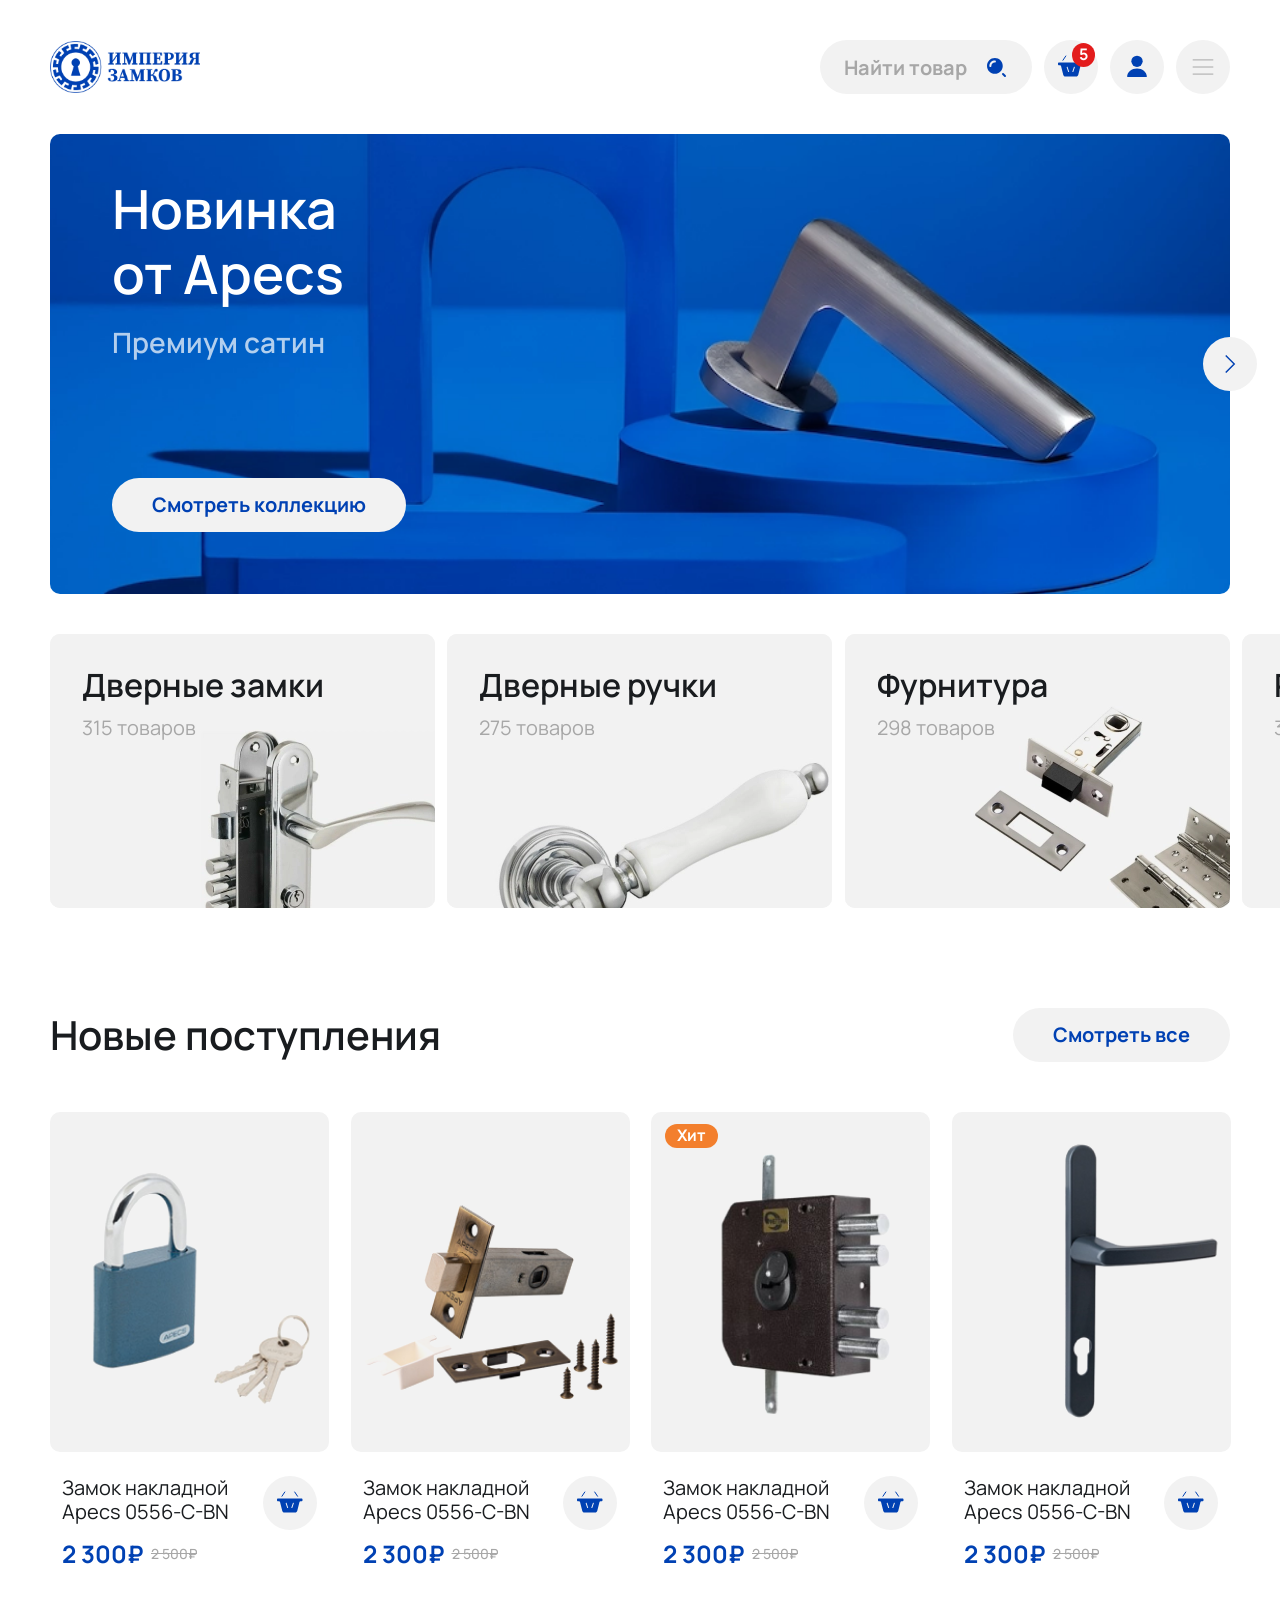
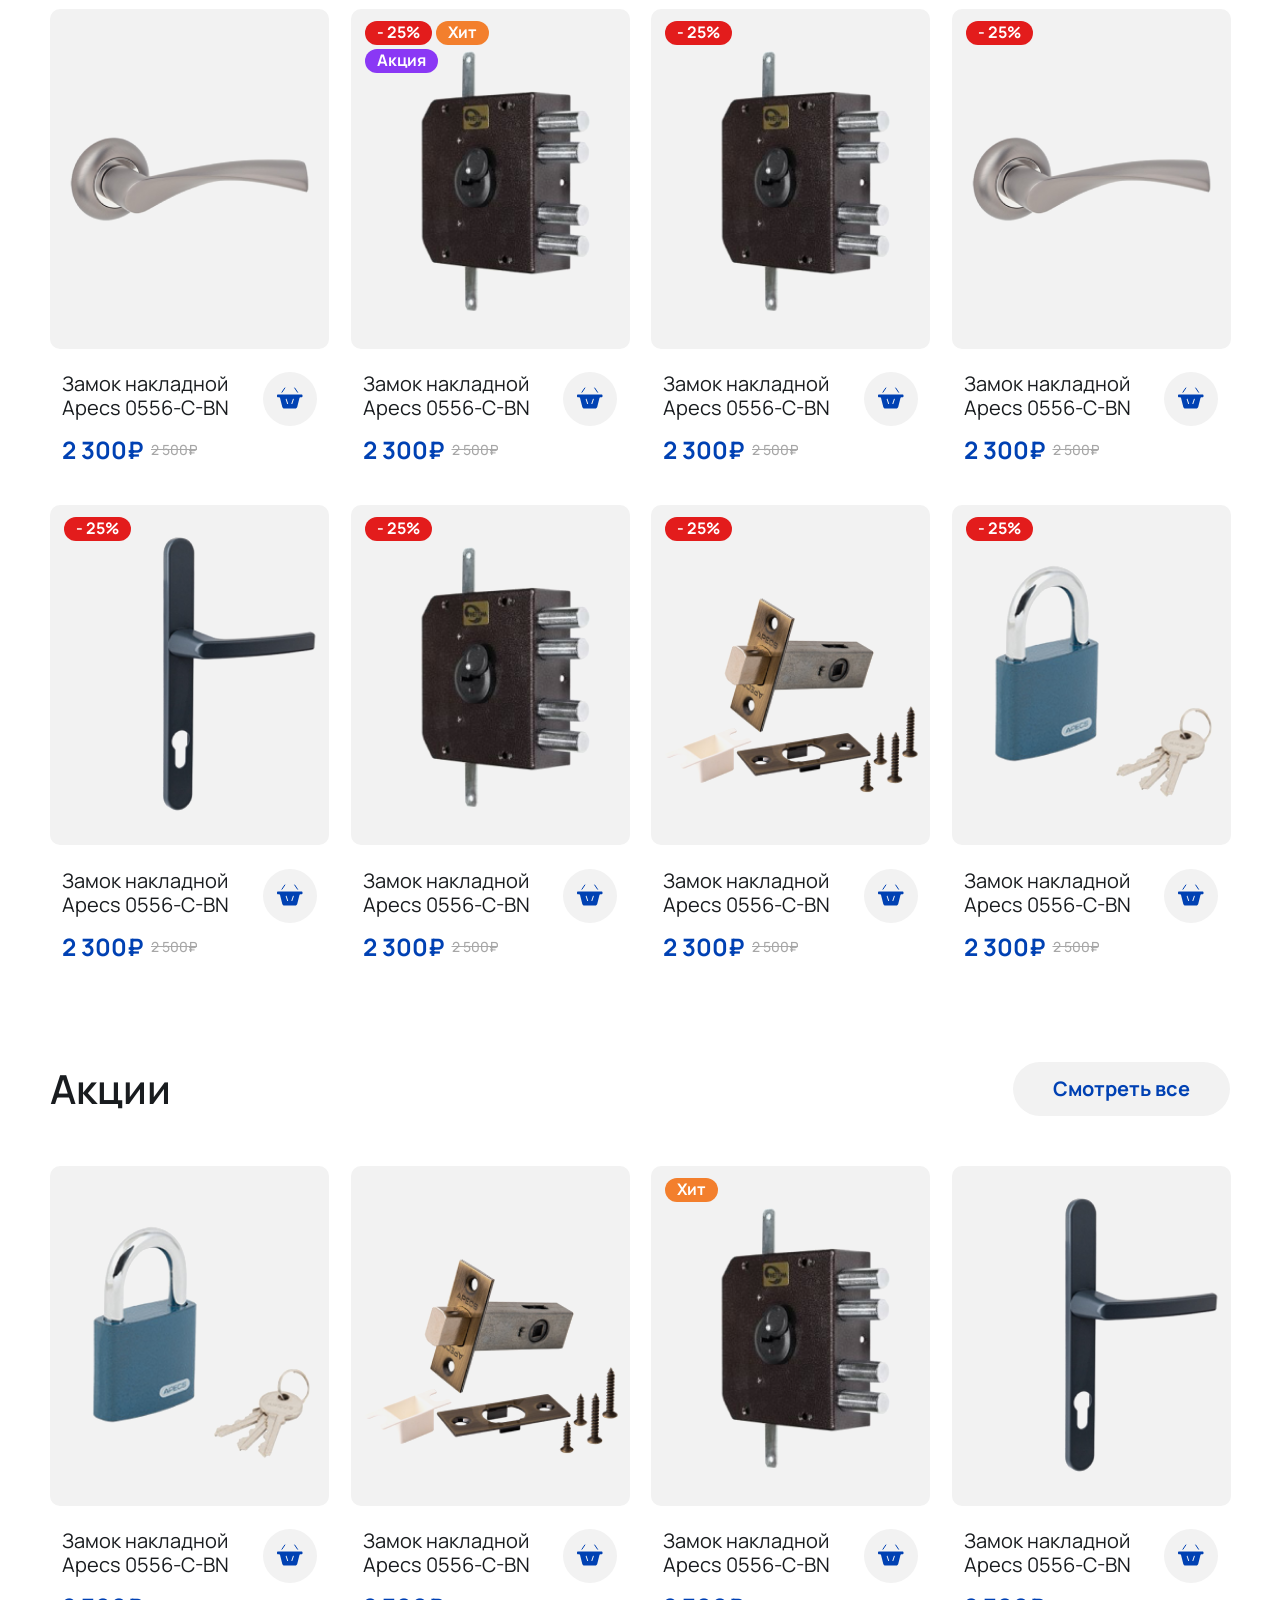
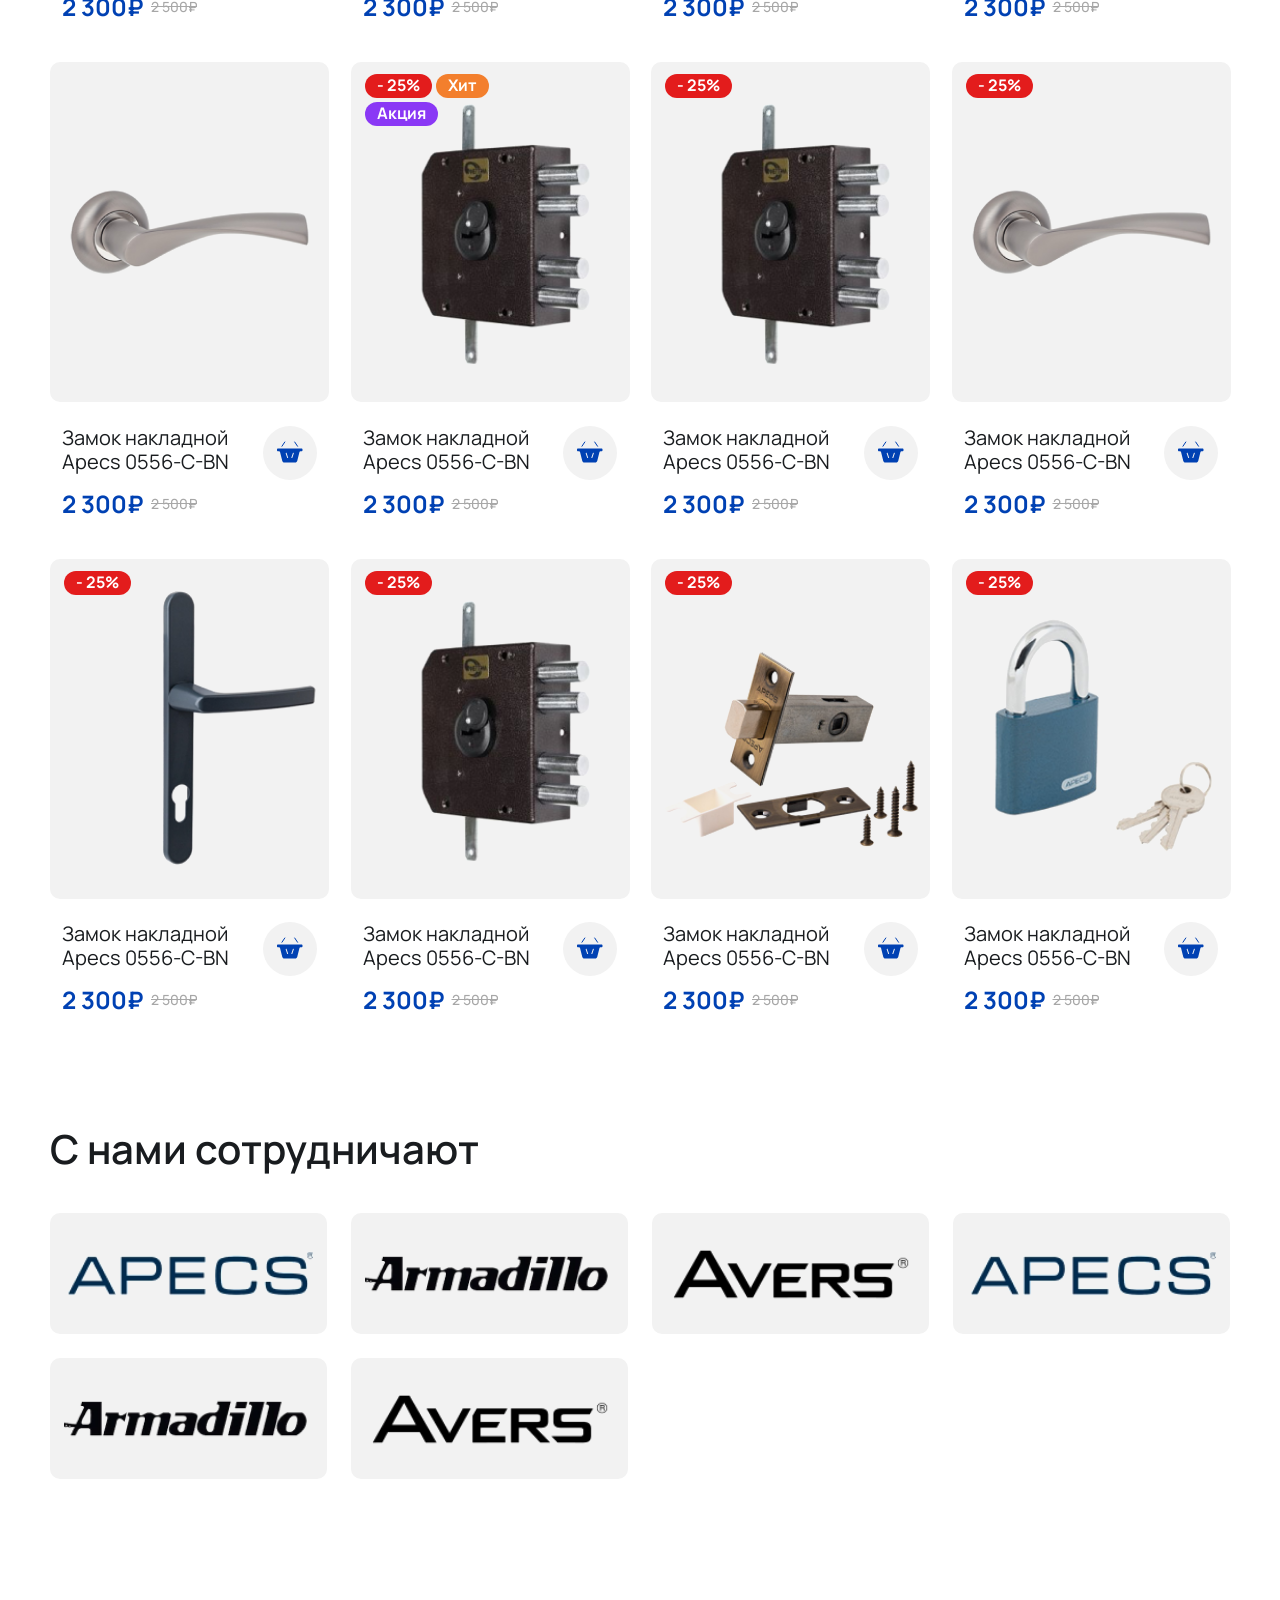
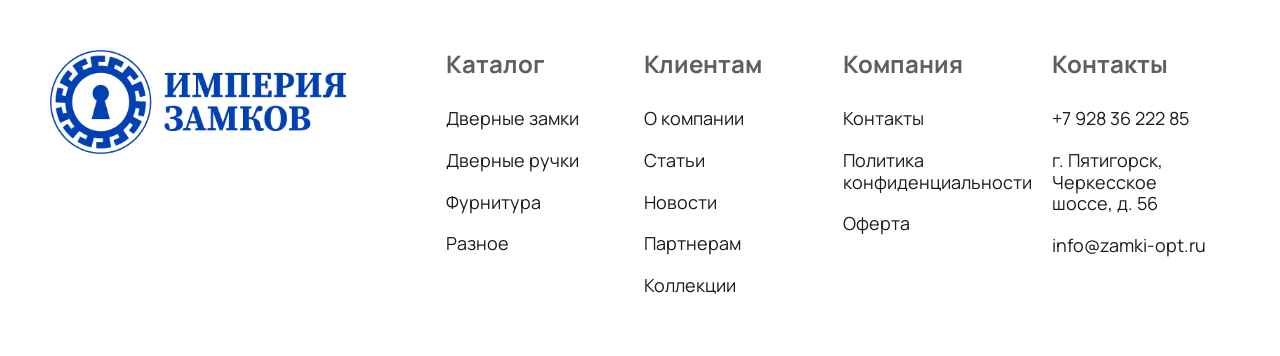
==== commit ea6330e6: "catalog adapt" ====
--- a/index.html
+++ b/index.html
@@ -26,46 +26,46 @@
 					<section class="nav-menu accordion__a">
 						<div class="group">
 							<h4 class="group-title">Дверные замки</h4>
-							<a href="" class="group-link">Накладные</a>
-							<a href="" class="group-link">Врезные</a>
-							<a href="" class="group-link">Защелки дверные</a>
-							<a href="" class="group-link">Навесные</a>
-							<a href="" class="group-link">Кодовые</a>
+							<a href="catalog.html" class="group-link">Накладные</a>
+							<a href="catalog.html" class="group-link">Врезные</a>
+							<a href="catalog.html" class="group-link">Защелки дверные</a>
+							<a href="catalog.html" class="group-link">Навесные</a>
+							<a href="catalog.html" class="group-link">Кодовые</a>
 						</div>
 						<div class="group">
 							<h4 class="group-title">Дверные ручки</h4>
-							<a href="" class="group-link">Раздельные</a>
-							<a href="" class="group-link">На планке</a>
-							<a href="" class="group-link">Скобы</a>
-							<a href="" class="group-link">Кнобы</a>
-							<a href="" class="group-link">Для раздвижных дверей</a>
-							<a href="" class="group-link">Кнопки</a>
+							<a href="catalog.html" class="group-link">Раздельные</a>
+							<a href="catalog.html" class="group-link">На планке</a>
+							<a href="catalog.html" class="group-link">Скобы</a>
+							<a href="catalog.html" class="group-link">Кнобы</a>
+							<a href="catalog.html" class="group-link">Для раздвижных дверей</a>
+							<a href="catalog.html" class="group-link">Кнопки</a>
 						</div>
 						<div class="group">
 							<h4 class="group-title">Фурнитура</h4>
-							<a href="" class="group-link">Петли</a>
-							<a href="" class="group-link">Шпингалеты, засовы</a>
-							<a href="" class="group-link">Задвижки дверные</a>
-							<a href="" class="group-link">Фурнитура к «антипанике»</a>
+							<a href="catalog.html" class="group-link">Петли</a>
+							<a href="catalog.html" class="group-link">Шпингалеты, засовы</a>
+							<a href="catalog.html" class="group-link">Задвижки дверные</a>
+							<a href="catalog.html" class="group-link">Фурнитура к «антипанике»</a>
 						</div>
 						<div class="group _double">
 							<h4 class="group-title">Разное</h4>
-							<a href="" class="group-link">Механизмы секретности</a>
-							<a href="" class="group-link">Броненакладки</a>
-							<a href="" class="group-link">Накладки, wc-комплекты</a>
-							<a href="" class="group-link">Таблички информационные</a>
-							<a href="" class="group-link">Дверные доводчики</a>
-							<a href="" class="group-link">Цифры дверные</a>
-							<a href="" class="group-link">Оконная фурнитура</a>
-							<a href="" class="group-link">Кронштейны</a>
-							<a href="" class="group-link">Упоры дверные</a>
-							<a href="" class="group-link">Мебельная фурнитура</a>
-							<a href="" class="group-link">Крючки</a>
-							<a href="" class="group-link">Почтовые ящики</a>
-							<a href="" class="group-link">Почтовые замки</a>
-							<a href="" class="group-link">Перфорированный крепеж</a>
-							<a href="" class="group-link">Оптика</a>
-							<a href="" class="group-link">Разное</a>
+							<a href="catalog.html" class="group-link">Механизмы секретности</a>
+							<a href="catalog.html" class="group-link">Броненакладки</a>
+							<a href="catalog.html" class="group-link">Накладки, wc-комплекты</a>
+							<a href="catalog.html" class="group-link">Таблички информационные</a>
+							<a href="catalog.html" class="group-link">Дверные доводчики</a>
+							<a href="catalog.html" class="group-link">Цифры дверные</a>
+							<a href="catalog.html" class="group-link">Оконная фурнитура</a>
+							<a href="catalog.html" class="group-link">Кронштейны</a>
+							<a href="catalog.html" class="group-link">Упоры дверные</a>
+							<a href="catalog.html" class="group-link">Мебельная фурнитура</a>
+							<a href="catalog.html" class="group-link">Крючки</a>
+							<a href="catalog.html" class="group-link">Почтовые ящики</a>
+							<a href="catalog.html" class="group-link">Почтовые замки</a>
+							<a href="catalog.html" class="group-link">Перфорированный крепеж</a>
+							<a href="catalog.html" class="group-link">Оптика</a>
+							<a href="catalog.html" class="group-link">Разное</a>
 						</div>
 					</section>
 				</div>
--- a/css/style.css
+++ b/css/style.css
@@ -1 +1 @@
-@font-face{font-family:"Manrope";src:url("../fonts/manrope/Manrope-VariableFont_wght.ttf")}*{padding:0;margin:0;border:0}*,*:before,*:after{box-sizing:border-box}:focus,:active{outline:none}a:focus,a:active{outline:none}nav,footer,header,aside{display:block}html,body{font-size:100%;line-height:1;font-size:16px;-ms-text-size-adjust:100%;-moz-text-size-adjust:100%;-webkit-text-size-adjust:100%}html{overflow-x:hidden}input,button,textarea{font-family:inherit;font-size:inherit;color:inherit}input::-moz-placeholder, textarea::-moz-placeholder{color:inherit}input::placeholder,textarea::placeholder{color:inherit}input::-ms-clear{display:none}button{cursor:pointer;font-size:inherit;font-family:inherit;background:rgba(0,0,0,0)}button::-moz-focus-inner{padding:0;border:0}a{text-decoration:none;color:inherit}a:hover{text-decoration:none}ul li{list-style:none}img{vertical-align:top}h1,h2,h3,h4,h5,h6{font-size:inherit;font-weight:inherit}span,button,a{display:inline-block}p{display:block}:root{--black: #191C1F;--grey: #70695E;--z-header-nav: 40;--z-header: 50;--z-mask: 70;--z-modal: 100;--container-padding: 60px}@media(width < 1440px){:root{--container-padding: 50px}}@media(width < 1024px){:root{--container-padding: 40px}}@media(width < 768px){:root{--container-padding: 20px}}.page_catalog .catalog-content .counter,.page_catalog .catalog-content .filter-trigger,.page_main .catalog .see-all,.page_news .news .show-more,.page_main .start-slide .button,.page_news .news .card-button,.page_catalog .category .tab-trigger,.page_main .start-slide .splide__slide:nth-child(1) .button{display:flex;align-items:center;justify-content:center;width:-moz-fit-content;width:fit-content;height:54px;padding:0 40px;font-size:20px;font-weight:700;border-radius:100px;text-align:center}.page_news .news .card-button,.page_catalog .category .tab-trigger,.page_main .start-slide .splide__slide:nth-child(1) .button{background:#f2f2f2;color:#0041b3}.page_news .news .show-more,.page_main .start-slide .button{background:#0041b3;color:#fff}.page_main .start-catalog .bg{position:absolute;top:0;left:0;width:100%;height:100%;-o-object-fit:cover;object-fit:cover}.page_cooperation .cooperation .content .title,.page_article .article .title,.page_news .news .title,.page_collection .collection .title,.page_catalog .catalog-content .title,.page_main .partners .title,.page_main .catalog .title{font-size:48px;font-weight:600}@media(width < 1440px){.page_cooperation .cooperation .content .title,.page_article .article .title,.page_news .news .title,.page_collection .collection .title,.page_catalog .catalog-content .title,.page_main .partners .title,.page_main .catalog .title{font-size:40px}}@media(width < 1024px){.page_cooperation .cooperation .content .title,.page_article .article .title,.page_news .news .title,.page_collection .collection .title,.page_catalog .catalog-content .title,.page_main .partners .title,.page_main .catalog .title{font-size:32px}}@media(width < 768px){.page_cooperation .cooperation .content .title,.page_article .article .title,.page_news .news .title,.page_collection .collection .title,.page_catalog .catalog-content .title,.page_main .partners .title,.page_main .catalog .title{font-size:24px}}header{margin-top:40px;background:#fff}header:has(.nav-menu-trigger:hover) .nav-menu{opacity:1;visibility:visible;translate:-50%}header .container{display:flex;align-items:center;justify-content:space-between}header .logo img{height:73px}header .nav{flex:0 1 auto;display:flex;gap:40px;align-items:center}header .actions{display:flex;justify-content:end;gap:12px}header .nav-menu-trigger .accordion__q{cursor:pointer;display:flex;align-items:center;gap:0;justify-content:center}header .link{font-size:20px;color:dimgray}header .link:hover{color:#0041b3}header .link:hover path{stroke:#0041b3}header .basket{position:relative}header .basket span{right:3px;top:3px;color:#fff;background:#e31c1c;padding:0 7px;height:24px;display:flex;align-items:center;justify-content:center;border-radius:50%;position:absolute;font-weight:700}header .person,header .basket,header .search-trigger,header .mobile-nav-trigger{display:flex;align-items:center;justify-content:center;width:54px;height:54px;border-radius:50%;background:#f2f2f2}header .nav-menu{opacity:0;visibility:hidden;translate:-50% 40px;transition:.3s;width:1548px;position:absolute;z-index:var(--z-header);top:123px;left:50%;background:#f2f2f2;border-radius:18px;padding:48px;display:flex;gap:40px}header .nav-menu:hover{opacity:1;visibility:visible;translate:-50%}header .nav-menu::after{top:-40px;left:0;width:100%;position:absolute;content:"";height:40px}header .group{flex:0 1 260px;display:flex;flex-direction:column;gap:24px}header .group-title{font-size:24px;font-weight:700;margin-bottom:8px;grid-column:span 2;color:#2a2a2a}header .group-link{font-size:20px;color:dimgray;align-self:start}header .group-link:hover{color:#0041b3}header ._double{flex:0 1 552px;display:grid;grid-template-columns:repeat(2, 1fr)}header .mobile-nav-trigger{display:none}header .mobile-nav-trigger .close{display:none}header .search-trigger{display:none}header .mobile-nav-trigger._open .close{display:flex}header .mobile-nav-trigger._open .lines{display:none}header .hover-only{pointer-events:none}@media(width >= 1440px){header .accordion__a{overflow:visible !important;transition:.3s !important;height:auto !important;min-height:var(--min-height) !important;pointer-events:auto !important}}@media(width < 1550px){header .logo img{height:unset;width:150px}header .nav{gap:24px}header .nav-menu{width:1300px}}@media(width < 1440px){header .container>*{position:relative;z-index:var(--z-header)}header .mobile-nav-trigger{display:flex}header .nav-menu-trigger{display:block}header .nav-menu{opacity:1;visibility:visible;position:static;translate:0 !important;padding:0;width:auto;align-items:center;background:none;display:flex;flex-direction:column;gap:30px}header .accordion._open .accordion__a{padding:30px 0}header .group{align-items:center;flex:unset;gap:16px}header .group-title{color:#2a2a2a;margin:0}header .group-link{align-self:center;font-weight:400;color:dimgray}header ._double{display:flex}header .link{font-size:24px;font-weight:700;color:dimgray}header .nav{overflow-y:auto;position:fixed;z-index:var(--z-header-nav);top:0;left:0;top:94px;padding:60px 0;width:100%;height:calc(100% - 94px);background:#fff;flex-direction:column;align-items:center;transition:.3s;translate:100%}header .nav._open{translate:0}}@media(width < 768px){header .logo img{width:122px}header .actions{gap:4px}header._searching .component_search{display:flex}header._searching .search-trigger,header._searching .basket,header._searching .person,header._searching .mobile-nav-trigger{display:none}header .search-trigger{display:flex}header .component_search{display:none}}@media(width < 400px){header .logo img{width:102px}header .person,header .basket,header .search-trigger,header .mobile-nav-trigger{width:44px;height:44px}}footer{margin-top:140px;padding:80px 0 120px}footer .logo{flex:0 1 422px;max-width:422px}footer .logo img{width:100%}footer .container{display:flex;gap:100px;justify-content:space-between}footer .lists{flex:0 1 1117px;display:grid;grid-template-columns:repeat(4, 1fr);gap:20px}footer .list-title{font-size:24px;font-weight:700;color:#5f5f5f;margin-bottom:10px}footer .list-item{font-size:18px;width:-moz-fit-content;width:fit-content}footer .list-item:hover{color:#0041b3}footer .list{display:flex;flex-direction:column;gap:20px}@media(width < 1440px){footer{padding:60px 0;margin-top:110px}}@media(width < 1024px){footer{padding:40px 0;margin-top:80px}}@media(width < 1024px){footer .container{flex-direction:column-reverse;gap:60px}footer .logo{flex:unset}footer .lists{flex:unset}}@media(width < 768px){footer .lists{grid-template-columns:repeat(2, auto);row-gap:58px}footer .list-title{margin:0}footer .list:nth-child(1){order:1}footer .list:nth-child(2){order:3}footer .list:nth-child(3){order:2}footer .list:nth-child(4){order:4}}@media(width < 425px){footer .lists{justify-content:start}}@media(width < 400px){footer .lists{display:flex;flex-direction:column;gap:32px}}.splide__arrows{display:flex}.splide__arrows .splide__arrow{background:#f2f2f2;border-radius:50%;height:54px;width:54px;flex:0 0 54px;transition:.2s}.splide__arrows .splide__arrow img,.splide__arrows .splide__arrow svg{width:34px;height:34px}.splide__arrows .splide__arrow:disabled{opacity:0;visibility:hidden}.tab-system .tab-content{height:0;overflow:hidden}.tab-system .tab-content._active{height:unset}.accordion{transition:.3s}.accordion .accordion__q{display:flex;justify-content:space-between;align-items:center;gap:20px;cursor:pointer;transition:inherit}.accordion .accordion__a{align-content:center}.accordion button{transition:inherit}.component_search{display:flex;align-items:center;background:#f2f2f2;padding:0 24px;border-radius:100px;color:#0041b3}.component_search input{width:140px;height:54px;font-weight:700;font-size:20px;background:rgba(0,0,0,0);padding-right:12px}.component_search input::-moz-placeholder{color:#a7a7a7}.component_search input::placeholder{color:#a7a7a7}.component_application-form{background:#0041b3;border-radius:18px;padding:38px 48px 48px;color:#fff;display:flex;flex-direction:column;gap:12px;text-align:center;line-height:1.4}.component_application-form .title{font-size:24px;font-weight:700}.component_application-form .text{font-size:20px}.component_application-form .text a{text-decoration:underline}.component_application-form .input{margin-top:4px;display:flex;flex-direction:column;align-items:start;gap:12px}.component_application-form .input-label{font-weight:500;font-size:14px}.component_input{height:54px;font-size:20px;padding:0 24px;border-radius:10px;background:#fff;width:100%;color:#0041b3}.component_input::-moz-placeholder{color:#a7a7a7}.component_input::placeholder{color:#a7a7a7}.page_main .start-slide .container{position:relative}.page_main .start-slide .splide__track{border-radius:10px;contain:paint}.page_main .start-slide .splide__slide:nth-child(1){color:#fff}.page_main .start-slide .splide__slide:nth-child(1) img{width:160%;height:160%;translate:-20% -20%}.page_main .start-slide .splide__slide{color:var(--black);height:460px;padding:42px 62px 62px;display:flex;flex-direction:column}.page_main .start-slide .splide__arrow--prev{position:absolute;z-index:2;top:50%;translate:-50% -50%;left:var(--container-padding)}.page_main .start-slide .splide__arrow--next{position:absolute;z-index:2;top:50%;translate:50% -50%;right:var(--container-padding)}.page_main .start-slide .bg{position:absolute;z-index:-1;top:0;left:0;width:100%;height:100%;-o-object-fit:cover;object-fit:cover}.page_main .start-slide .title{font-size:64px;font-weight:600}.page_main .start-slide .subtitle{margin-top:20px;opacity:.7;font-size:32px;font-weight:600}.page_main .start-slide .button{margin-top:auto}@media(width < 1440px){.page_main .start-slide .title{font-size:54px}.page_main .start-slide .subtitle{font-size:28px}}@media(width < 1024px){.page_main .start-slide .title{font-size:48px}.page_main .start-slide .splide__slide{padding:22px 32px 32px;height:400px}.page_main .start-slide .subtitle{font-size:24px;margin-top:12px}}@media(width < 768px){.page_main .start-slide .title{font-size:32px}.page_main .start-slide .subtitle{font-size:20px}.page_main .start-slide .splide__arrow--prev{translate:-16px -50%}.page_main .start-slide .splide__arrow--next{translate:16px -50%}}.page_main .start-catalog{margin-top:40px}.page_main .start-catalog .splide__slide{position:relative;height:274px;padding:40px;background:#f2f2f2;border-radius:10px;contain:paint}.page_main .start-catalog .bg{z-index:-1}.page_main .start-catalog .title{color:var(--black);font-weight:600;font-size:32px}.page_main .start-catalog .text{margin-top:12px;font-size:20px;color:#a7a7a7}.page_main .start-catalog .splide__track{margin:0 calc((100vw - 100%)/-2)}@media(width < 1440px){.page_main .start-catalog .splide__slide{padding:32px}}@media(width < 1024px){.page_main .start-catalog{margin-top:24px}.page_main .start-catalog .title{font-size:28px}.page_main .start-catalog .splide__slide{padding:24px;height:200px}.page_main .start-catalog .text{margin-top:8px;font-size:17px}}@media(width < 768px){.page_main .start-catalog .title{font-size:24px}.page_main .start-catalog .splide__slide{padding:16px}.page_main .start-catalog .text{font-size:14px}}.page_main .catalog{margin-top:140px}.page_main .catalog .head{display:flex;align-items:center;justify-content:space-between}.page_main .catalog .see-all{background:#f2f2f2;color:#0041b3}.page_main .catalog .see-all svg,.page_main .catalog .see-all img{display:none}.page_main .catalog .grid{margin-top:50px;gap:40px 22px;display:grid;grid-template-columns:repeat(6, 1fr)}.page_main .catalog .card{position:relative}.page_main .catalog .image{background:#f2f2f2;border-radius:10px;contain:paint;aspect-ratio:273/333;width:100%}.page_main .catalog .bg{width:100%;height:100%;mix-blend-mode:darken;-o-object-fit:cover;object-fit:cover}.page_main .catalog .tags{position:absolute;top:12px;left:14px;display:flex;gap:4px;flex-wrap:wrap;max-width:150px}.page_main .catalog .tag{font-weight:700;color:#fff;height:24px;padding:0 12px;display:flex;align-items:center;justify-content:center;border-radius:100px}.page_main .catalog .red{background:#e31c1c}.page_main .catalog .actions{margin-top:24px;padding:0 12px;display:flex;gap:8px}.page_main .catalog .name{display:-webkit-box;-webkit-line-clamp:2;-webkit-box-orient:vertical;overflow:hidden;text-overflow:ellipsis;font-size:20px}.page_main .catalog .price{margin-top:16px;display:flex;gap:8px;align-items:center;flex-wrap:wrap}.page_main .catalog .new-price{color:#0041b3;font-size:24px;font-weight:700}.page_main .catalog .old-price{font-size:14px;font-weight:500;color:#a7a7a7;text-decoration:line-through}.page_main .catalog .basket{background:#f2f2f2;border-radius:50%;width:54px;height:54px;flex:0 0 54px;display:flex;align-items:center;justify-content:center}.page_main .catalog .basket img,.page_main .catalog .basket svg{width:34px;height:34px}.page_main .catalog .orange{background:#f37f2d}.page_main .catalog .purple{background:#8a38f5}@media(width < 1600px){.page_main .catalog .grid{grid-template-columns:repeat(5, 1fr)}}@media(width < 1440px){.page_main .catalog{margin-top:100px}.page_main .catalog .grid{grid-template-columns:repeat(4, 1fr)}}@media(width < 1024px){.page_main .catalog{margin-top:60px}.page_main .catalog .see-all{width:54px;height:54px;padding:0}.page_main .catalog .see-all span{display:none}.page_main .catalog .see-all svg,.page_main .catalog .see-all img{display:flex;width:32px;height:32px}.page_main .catalog .grid{row-gap:32px;margin-top:24px;grid-template-columns:repeat(3, 1fr)}.page_main .catalog .actions{flex-direction:column;gap:12px;padding:0}.page_main .catalog .basket{width:100%;border-radius:100px}.page_main .catalog .price{margin-top:8px}}@media(width < 768px){.page_main .catalog .grid{grid-template-columns:repeat(2, 1fr)}.page_main .catalog .name{font-size:18px}}@media(width < 375px){.page_main .catalog .grid{-moz-column-gap:12px;column-gap:12px}}.page_main .partners{margin-top:140px}.page_main .partners .row{margin-top:40px;gap:24px;display:grid;grid-template-columns:repeat(6, 1fr)}.page_main .partners .card{border-radius:10px;contain:paint;background:#f2f2f2;padding:0 14px;display:flex;align-items:center;justify-content:center;aspect-ratio:274/120}.page_main .partners .card img{mix-blend-mode:darken;width:100%}@media(width < 1440px){.page_main .partners{margin-top:110px}.page_main .partners .row{grid-template-columns:repeat(4, 1fr)}}@media(width < 1024px){.page_main .partners{margin-top:80px}.page_main .partners .row{margin-top:30px;grid-template-columns:repeat(3, 1fr);gap:12px}}@media(width < 768px){.page_main .partners .row{grid-template-columns:repeat(2, 1fr);gap:8px}}.page_catalog main{margin-top:80px}.page_catalog .catalog .container{display:flex}.page_catalog .category{flex:0 0 446px}.page_catalog .category .head{display:flex;gap:8px;margin-bottom:40px}.page_catalog .category .tab-trigger{padding:0 20px}.page_catalog .category .tab-trigger._active{background:#0041b3;color:#fff}.page_catalog .category .tab-content{padding-left:20px}.page_catalog .category .groups{display:flex;flex-direction:column;gap:22px}.page_catalog .category .group{display:flex;flex-direction:column;gap:14px;align-items:start}.page_catalog .category .group-title{color:#2a2a2a;font-weight:700;font-size:24px}.page_catalog .category .list{display:flex;flex-direction:column;align-items:start;gap:8px}.page_catalog .category .option{color:dimgray;font-size:20px;cursor:pointer}.page_catalog .category .option._active{color:#0041b3}.page_catalog .catalog-content{flex:1 1 auto}.page_catalog .catalog-content .head{display:flex;justify-content:space-between;align-items:center}.page_catalog .catalog-content .filter-trigger{padding:0;width:54px;background:#f2f2f2}.page_catalog .catalog-content .accordions{margin-top:50px;display:flex;gap:16px;flex-direction:column}.page_catalog .catalog-content .accordion{background:#f9f9f9;border-radius:18px;padding:16px 24px}.page_catalog .catalog-content .accordion._open>.accordion__q>button{rotate:180deg}.page_catalog .catalog-content .accordion__q{padding:8px 24px;border-radius:8px}.page_catalog .catalog-content .accordion__content{display:flex;flex-direction:column;gap:12px;padding-top:12px}.page_catalog .catalog-content .ac-sub{padding:0}.page_catalog .catalog-content .ac-sub._open .accordion__q{background:#fff}.page_catalog .catalog-content .ac-title{font-weight:700;font-size:24px}.page_catalog .catalog-content .ac-subtitle{font-size:20px;font-weight:700;color:dimgray}.page_catalog .catalog-content .product{padding:16px 24px;background:#fff;border-radius:10px;display:flex;align-items:center;gap:44px}.page_catalog .catalog-content .product-id{font-size:20px;color:dimgray}.page_catalog .catalog-content .product-image{background:#f2f2f2;border-radius:5px}.page_catalog .catalog-content .product-image img{height:80px;mix-blend-mode:darken}.page_catalog .catalog-content .product-name{font-size:20px;max-width:170px;line-height:1.4}.page_catalog .catalog-content .product-price{display:flex;gap:8px;align-items:center;flex:1 1 auto;justify-content:center;margin-left:130px}.page_catalog .catalog-content .new-price{font-size:24px;font-weight:700;color:#0041b3}.page_catalog .catalog-content .old-price{font-weight:500;font-size:14px;color:#a7a7a7;text-decoration:line-through}.page_catalog .catalog-content .counter{background:#f2f2f2;width:200px;gap:4px;font-size:20px;font-weight:700;color:#0041b3}.page_catalog .catalog-content .increment,.page_catalog .catalog-content .decrement{display:flex;cursor:pointer}.page_catalog .catalog-content .increment:hover path,.page_catalog .catalog-content .decrement:hover path{stroke:#0041b3}.page_collection main{margin-top:70px}.page_collection .collection .groups{margin-top:40px;display:flex;gap:40px;flex-direction:column}.page_collection .collection .subtitle{font-size:32px;font-weight:600}.page_collection .collection .row{margin-top:32px;padding:0 8px;display:flex;gap:40px}.page_collection .collection .file{border-radius:10px;background:#f9f9f9;display:flex;flex-direction:column;gap:24px;align-items:start;flex:0 0 257px;min-height:170px;font-size:24px;font-weight:700;padding:24px 24px 18px;gap:10px}.page_collection .collection .file span{margin-top:auto}.page_news main{margin-top:90px}.page_news .news .head{display:flex;align-items:center;justify-content:space-between}.page_news .news .component_search{width:422px;justify-content:space-between}.page_news .news .component_search input{width:auto;flex:1 1 auto}.page_news .news .grid{margin-top:60px;gap:70px 36px;display:grid;grid-template-columns:repeat(4, 1fr)}.page_news .news .card-image{border-radius:10px;contain:paint;aspect-ratio:410/333}.page_news .news .card-image img{width:100%;height:100%;-o-object-fit:cover;object-fit:cover}.page_news .news .card-body{margin-top:24px;padding:0 18px}.page_news .news .card-date{font-weight:500;font-size:14px;color:#ccc;display:flex;align-items:center;gap:4px}.page_news .news .card-date hr{width:1px;height:16px;background:#ccc}.page_news .news .card-title{font-size:20px;font-weight:700;margin-top:10px;display:-webkit-box;-webkit-line-clamp:2;-webkit-box-orient:vertical;overflow:hidden;text-overflow:ellipsis}.page_news .news .card-text{margin-top:12px;font-size:18px;display:-webkit-box;-webkit-line-clamp:2;-webkit-box-orient:vertical;overflow:hidden;text-overflow:ellipsis}.page_news .news .card-button{width:100%;margin-top:24px}.page_news .news .show-more{margin:104px auto 0}.page_article main{margin-top:60px}.page_article .article{line-height:1.4}.page_article .article .body{max-width:1166px;margin:0 auto}.page_article .article .head{display:flex;align-items:center;gap:12px;font-size:18px;color:#a7a7a7}.page_article .article .head span{margin-left:auto}.page_article .article .prev,.page_article .article .next{background:#f2f2f2;width:54px;height:54px;border-radius:50%;display:flex;align-items:center;justify-content:center}.page_article .article .title{text-align:center;max-width:1010px;margin:40px auto 0}.page_article .article .date{margin-top:30px;display:flex;align-items:center;justify-content:center;gap:4px;font-size:20px;gap:12px;color:#ccc}.page_article .article .date hr{height:16px;background:#ccc;width:1px}.page_article .article .image{margin-top:50px}.page_article .article .image img{width:100%;border-radius:10px}.page_article .article .text{margin-top:50px;gap:24px;display:flex;flex-direction:column;font-size:20px}.page_article .article .blue{border-radius:10px;background:#e6f5ff;padding:40px}.page_article .article .list{margin-top:40px;font-size:20px;display:flex;flex-direction:column;gap:16px}.page_article .article .list-title{font-weight:700;margin-bottom:8px}.page_article .article .list-item{padding-left:20px;position:relative}.page_article .article .list-item::before{content:"";position:absolute;top:8px;left:0;width:8px;height:8px;border-radius:50%;background:#0041b3}.page_cooperation main{margin-top:90px}.page_cooperation .cooperation .container{display:flex;gap:56px}.page_cooperation .cooperation .content{flex:1 1 892px;line-height:1.4}.page_cooperation .cooperation .content .text{margin-top:40px;font-size:20px}.page_cooperation .cooperation .content .bold{font-size:20px;margin-top:20px;display:inline-block}.page_cooperation .cooperation .content .points{margin-top:40px;display:flex;gap:26px}.page_cooperation .cooperation .content .point{flex:1 1 0;height:215px;border-radius:18px;flex-direction:column;display:flex;align-items:center;justify-content:center;background:#f9f9f9;gap:14px;font-size:20px;text-align:center;padding:0 48px}.page_cooperation .cooperation .component_application-form{flex:1 1 812px;align-self:flex-start}html._lock-scroll{overflow:hidden;scrollbar-gutter:stable;position:relative}html._lock-scroll .mask{opacity:1;pointer-events:visible}body{color:var(--black);font-family:Manrope;line-height:1.2}main{margin-top:40px}.container{max-width:1880px;padding:0 var(--container-padding);margin:auto}.mask{position:fixed;width:200%;height:200%;top:0;left:0;background:rgba(0,0,0,.3294117647);z-index:var(--z-mask);pointer-events:none;opacity:0;transition:.3s}+@font-face{font-family:"Manrope";src:url("../fonts/manrope/Manrope-VariableFont_wght.ttf")}*{padding:0;margin:0;border:0}*,*:before,*:after{box-sizing:border-box}:focus,:active{outline:none}a:focus,a:active{outline:none}nav,footer,header,aside{display:block}html,body{font-size:100%;line-height:1;font-size:16px;-ms-text-size-adjust:100%;-moz-text-size-adjust:100%;-webkit-text-size-adjust:100%}html{overflow-x:hidden}input,button,textarea{font-family:inherit;font-size:inherit;color:inherit}input::-moz-placeholder, textarea::-moz-placeholder{color:inherit}input::placeholder,textarea::placeholder{color:inherit}input::-ms-clear{display:none}button{cursor:pointer;font-size:inherit;font-family:inherit;background:rgba(0,0,0,0)}button::-moz-focus-inner{padding:0;border:0}a{text-decoration:none;color:inherit}a:hover{text-decoration:none}ul li{list-style:none}img{vertical-align:top}h1,h2,h3,h4,h5,h6{font-size:inherit;font-weight:inherit}span,button,a{display:inline-block}p{display:block}:root{--black: #191C1F;--grey: #70695E;--z-header-nav: 40;--z-header: 50;--z-mask: 70;--z-modal: 100;--container-padding: 60px}@media(width < 1440px){:root{--container-padding: 50px}}@media(width < 1024px){:root{--container-padding: 40px}}@media(width < 768px){:root{--container-padding: 20px}}.page_catalog .catalog-content .filter-trigger,.page_main .catalog .see-all,.component_product .counter,.page_catalog .catalog-content .sidebar-trigger,.page_news .news .show-more,.page_main .start-slide .button,.page_news .news .card-button,.page_catalog .catalog-content .filter-menu__button,.page_catalog .category .tab-trigger,.page_main .start-slide .splide__slide:nth-child(1) .button{display:flex;align-items:center;justify-content:center;width:-moz-fit-content;width:fit-content;height:54px;padding:0 40px;font-size:20px;font-weight:700;border-radius:100px;text-align:center}.page_news .news .card-button,.page_catalog .catalog-content .filter-menu__button,.page_catalog .category .tab-trigger,.page_main .start-slide .splide__slide:nth-child(1) .button{background:#f2f2f2;color:#0041b3}.page_news .news .show-more,.page_main .start-slide .button{background:#0041b3;color:#fff}.page_main .start-catalog .bg{position:absolute;top:0;left:0;width:100%;height:100%;-o-object-fit:cover;object-fit:cover}.page_catalog .catalog-content .filter-trigger input,.page_catalog .catalog-content .filter-menu__option input,.page_catalog .catalog-content .filter-menu__button input{position:absolute;z-index:-9999;width:0;height:0}.page_cooperation .cooperation .content .title,.page_article .article .title,.page_news .news .title,.page_collection .collection .title,.page_catalog .catalog-content .title,.page_main .partners .title,.page_main .catalog .title{font-size:48px;font-weight:600}@media(width < 1440px){.page_cooperation .cooperation .content .title,.page_article .article .title,.page_news .news .title,.page_collection .collection .title,.page_catalog .catalog-content .title,.page_main .partners .title,.page_main .catalog .title{font-size:40px}}@media(width < 1024px){.page_cooperation .cooperation .content .title,.page_article .article .title,.page_news .news .title,.page_collection .collection .title,.page_catalog .catalog-content .title,.page_main .partners .title,.page_main .catalog .title{font-size:32px}}@media(width < 768px){.page_cooperation .cooperation .content .title,.page_article .article .title,.page_news .news .title,.page_collection .collection .title,.page_catalog .catalog-content .title,.page_main .partners .title,.page_main .catalog .title{font-size:24px}}.page_catalog .catalog-content .sidebar-trigger{min-width:54px;padding:0;cursor:pointer;min-height:54px;background:#f2f2f2}.page_catalog .catalog-content .sidebar-trigger svg{width:34px;height:34px}header{margin-top:40px;background:#fff}header:has(.nav-menu-trigger:hover) .nav-menu{opacity:1;visibility:visible;translate:-50%}header .container{display:flex;align-items:center;justify-content:space-between}header .logo img{height:73px}header .nav{flex:0 1 auto;display:flex;gap:40px;align-items:center}header .actions{display:flex;justify-content:end;gap:12px}header .nav-menu-trigger .accordion__q{cursor:pointer;display:flex;align-items:center;gap:0;justify-content:center}header .link{font-size:20px;color:dimgray}header .link:hover{color:#0041b3}header .link:hover path{stroke:#0041b3}header .basket{position:relative}header .basket span{right:3px;top:3px;color:#fff;background:#e31c1c;padding:0 7px;height:24px;display:flex;align-items:center;justify-content:center;border-radius:50%;position:absolute;font-weight:700}header .person,header .basket,header .search-trigger,header .mobile-nav-trigger{display:flex;align-items:center;justify-content:center;width:54px;height:54px;border-radius:50%;background:#f2f2f2}header .nav-menu{opacity:0;visibility:hidden;translate:-50% 40px;transition:.3s;width:1548px;position:absolute;z-index:var(--z-header);top:123px;left:50%;background:#f2f2f2;border-radius:18px;padding:48px;display:flex;gap:40px}header .nav-menu:hover{opacity:1;visibility:visible;translate:-50%}header .nav-menu::after{top:-40px;left:0;width:100%;position:absolute;content:"";height:40px}header .group{flex:0 1 260px;display:flex;flex-direction:column;gap:24px}header .group-title{font-size:24px;font-weight:700;margin-bottom:8px;grid-column:span 2;color:#2a2a2a}header .group-link{font-size:20px;color:dimgray;align-self:start}header .group-link:hover{color:#0041b3}header ._double{flex:0 1 552px;display:grid;grid-template-columns:repeat(2, 1fr)}header .mobile-nav-trigger{display:none}header .mobile-nav-trigger .close{display:none}header .search-trigger{display:none}header .mobile-nav-trigger._open .close{display:flex}header .mobile-nav-trigger._open .lines{display:none}header .hover-only{pointer-events:none}@media(width >= 1440px){header .accordion__a{overflow:visible !important;transition:.3s !important;height:auto !important;min-height:var(--min-height) !important;pointer-events:auto !important}}@media(width < 1550px){header .logo img{height:unset;width:150px}header .nav{gap:24px}header .nav-menu{width:1300px}}@media(width < 1440px){header .container>*{position:relative;z-index:var(--z-header)}header .mobile-nav-trigger{display:flex}header .nav-menu-trigger{display:block}header .nav-menu{opacity:1;visibility:visible;position:static;translate:0 !important;padding:0;width:auto;align-items:center;background:none;display:flex;flex-direction:column;gap:30px}header .accordion._open .accordion__a{padding:30px 0}header .group{align-items:center;flex:unset;gap:16px}header .group-title{color:#2a2a2a;margin:0}header .group-link{align-self:center;font-weight:400;color:dimgray}header ._double{display:flex}header .link{font-size:24px;font-weight:700;color:dimgray}header .nav{overflow-y:auto;position:fixed;z-index:var(--z-header-nav);top:0;left:0;top:94px;padding:60px 0;width:100%;height:calc(100% - 94px);background:#fff;flex-direction:column;align-items:center;transition:.3s;translate:100%}header .nav._open{translate:0}}@media(width < 768px){header .logo img{width:122px}header .actions{gap:4px}header._searching .component_search{display:flex}header._searching .search-trigger,header._searching .basket,header._searching .person,header._searching .mobile-nav-trigger{display:none}header .search-trigger{display:flex}header .component_search{display:none}}@media(width < 400px){header .logo img{width:102px}header .person,header .basket,header .search-trigger,header .mobile-nav-trigger{width:44px;height:44px}}footer{margin-top:140px;padding:80px 0 120px}footer .logo{flex:0 1 422px;max-width:422px}footer .logo img{width:100%}footer .container{display:flex;gap:100px;justify-content:space-between}footer .lists{flex:0 1 1117px;display:grid;grid-template-columns:repeat(4, 1fr);gap:20px}footer .list-title{font-size:24px;font-weight:700;color:#5f5f5f;margin-bottom:10px}footer .list-item{font-size:18px;width:-moz-fit-content;width:fit-content}footer .list-item:hover{color:#0041b3}footer .list{display:flex;flex-direction:column;gap:20px}@media(width < 1440px){footer{padding:60px 0;margin-top:110px}}@media(width < 1024px){footer{padding:40px 0;margin-top:80px}}@media(width < 1024px){footer .container{flex-direction:column-reverse;gap:60px}footer .logo{flex:unset}footer .lists{flex:unset}}@media(width < 768px){footer .lists{grid-template-columns:repeat(2, auto);row-gap:58px}footer .list-title{margin:0}footer .list:nth-child(1){order:1}footer .list:nth-child(2){order:3}footer .list:nth-child(3){order:2}footer .list:nth-child(4){order:4}}@media(width < 425px){footer .lists{justify-content:start}}@media(width < 400px){footer .lists{display:flex;flex-direction:column;gap:32px}}.splide__arrows{display:flex}.splide__arrows .splide__arrow{background:#f2f2f2;border-radius:50%;height:54px;width:54px;flex:0 0 54px;transition:.2s}.splide__arrows .splide__arrow img,.splide__arrows .splide__arrow svg{width:34px;height:34px}.splide__arrows .splide__arrow:disabled{opacity:0;visibility:hidden}.tab-system .tab-content{height:0;overflow:hidden}.tab-system .tab-content._active{height:unset}.accordion{transition:.3s}.accordion .accordion__q{display:flex;justify-content:space-between;align-items:center;gap:20px;cursor:pointer;transition:inherit}.accordion .accordion__a{align-content:center}.accordion button{transition:inherit}.component_search{display:flex;align-items:center;background:#f2f2f2;padding:0 24px;border-radius:100px;color:#0041b3}.component_search input{width:140px;height:54px;font-weight:700;font-size:20px;background:rgba(0,0,0,0);padding-right:12px}.component_search input::-moz-placeholder{color:#a7a7a7}.component_search input::placeholder{color:#a7a7a7}.component_application-form{background:#0041b3;border-radius:18px;padding:38px 48px 48px;color:#fff;display:flex;flex-direction:column;gap:12px;text-align:center;line-height:1.4}.component_application-form .title{font-size:24px;font-weight:700}.component_application-form .text{font-size:20px}.component_application-form .text a{text-decoration:underline}.component_application-form .input{margin-top:4px;display:flex;flex-direction:column;align-items:start;gap:12px}.component_application-form .input-label{font-weight:500;font-size:14px}.component_input{height:54px;font-size:20px;padding:0 24px;border-radius:10px;background:#fff;width:100%;color:#0041b3}.component_input::-moz-placeholder{color:#a7a7a7}.component_input::placeholder{color:#a7a7a7}.component_product{padding:16px 24px;background:#fff;border-radius:10px;display:flex;align-items:center;gap:44px}.component_product .product-id{font-size:20px;color:dimgray}.component_product .product-image{background:#f2f2f2;border-radius:5px}.component_product .product-image img{height:80px;mix-blend-mode:darken}.component_product .product-name{font-size:20px;max-width:170px;line-height:1.4}.component_product .product-price{display:flex;gap:8px;align-items:center;flex:1 1 auto;justify-content:center;margin-left:130px;white-space:nowrap}.component_product .new-price{font-size:24px;font-weight:700;color:#0041b3}.component_product .old-price{font-weight:500;font-size:14px;color:#a7a7a7;text-decoration:line-through}.component_product .counter{background:#f2f2f2;width:200px;gap:4px;font-size:20px;font-weight:700;color:#0041b3}.component_product .increment,.component_product .decrement{display:flex;cursor:pointer}.component_product .increment:hover path,.component_product .decrement:hover path{stroke:#0041b3}@media(width < 1650px){.component_product .product-price{margin:0}}@media(width < 1440px){.component_product{gap:24px;row-gap:6px;display:grid;grid-template-columns:65px 1fr 1fr}.component_product .product-image{order:1;grid-row:span 2;justify-self:start}.component_product .product-name{order:2;grid-column:span 2;max-width:unset;align-self:start}.component_product .product-id{order:3;grid-column:span 2;align-self:start}.component_product .counter{margin-top:18px;order:4;grid-column:span 2}.component_product .product-price{margin-top:18px;order:5}}@media(width < 768px){.component_product .product-price{flex-direction:column-reverse;gap:0;align-items:end}.component_product .counter{width:90px;padding:0}}.page_main .start-slide .container{position:relative}.page_main .start-slide .splide__track{border-radius:10px;contain:paint}.page_main .start-slide .splide__slide:nth-child(1){color:#fff}.page_main .start-slide .splide__slide:nth-child(1) img{width:160%;height:160%;translate:-20% -20%}.page_main .start-slide .splide__slide{color:var(--black);height:460px;padding:42px 62px 62px;display:flex;flex-direction:column}.page_main .start-slide .splide__arrow--prev{position:absolute;z-index:2;top:50%;translate:-50% -50%;left:var(--container-padding)}.page_main .start-slide .splide__arrow--next{position:absolute;z-index:2;top:50%;translate:50% -50%;right:var(--container-padding)}.page_main .start-slide .bg{position:absolute;z-index:-1;top:0;left:0;width:100%;height:100%;-o-object-fit:cover;object-fit:cover}.page_main .start-slide .title{font-size:64px;font-weight:600}.page_main .start-slide .subtitle{margin-top:20px;opacity:.7;font-size:32px;font-weight:600}.page_main .start-slide .button{margin-top:auto}@media(width < 1440px){.page_main .start-slide .title{font-size:54px}.page_main .start-slide .subtitle{font-size:28px}}@media(width < 1024px){.page_main .start-slide .title{font-size:48px}.page_main .start-slide .splide__slide{padding:22px 32px 32px;height:400px}.page_main .start-slide .subtitle{font-size:24px;margin-top:12px}}@media(width < 768px){.page_main .start-slide .title{font-size:32px}.page_main .start-slide .subtitle{font-size:20px}.page_main .start-slide .splide__arrow--prev{translate:-16px -50%}.page_main .start-slide .splide__arrow--next{translate:16px -50%}}.page_main .start-catalog{margin-top:40px}.page_main .start-catalog .splide__slide{position:relative;height:274px;padding:40px;background:#f2f2f2;border-radius:10px;contain:paint}.page_main .start-catalog .bg{z-index:-1}.page_main .start-catalog .title{color:var(--black);font-weight:600;font-size:32px}.page_main .start-catalog .text{margin-top:12px;font-size:20px;color:#a7a7a7}.page_main .start-catalog .splide__track{margin:0 calc((100vw - 100%)/-2)}@media(width < 1440px){.page_main .start-catalog .splide__slide{padding:32px}}@media(width < 1024px){.page_main .start-catalog{margin-top:24px}.page_main .start-catalog .title{font-size:28px}.page_main .start-catalog .splide__slide{padding:24px;height:200px}.page_main .start-catalog .text{margin-top:8px;font-size:17px}}@media(width < 768px){.page_main .start-catalog .title{font-size:24px}.page_main .start-catalog .splide__slide{padding:16px}.page_main .start-catalog .text{font-size:14px}}.page_main .catalog{margin-top:140px}.page_main .catalog .head{display:flex;align-items:center;justify-content:space-between}.page_main .catalog .see-all{background:#f2f2f2;color:#0041b3}.page_main .catalog .see-all svg,.page_main .catalog .see-all img{display:none}.page_main .catalog .grid{margin-top:50px;gap:40px 22px;display:grid;grid-template-columns:repeat(6, 1fr)}.page_main .catalog .card{position:relative}.page_main .catalog .image{background:#f2f2f2;border-radius:10px;contain:paint;aspect-ratio:273/333;width:100%}.page_main .catalog .bg{width:100%;height:100%;mix-blend-mode:darken;-o-object-fit:cover;object-fit:cover}.page_main .catalog .tags{position:absolute;top:12px;left:14px;display:flex;gap:4px;flex-wrap:wrap;max-width:150px}.page_main .catalog .tag{font-weight:700;color:#fff;height:24px;padding:0 12px;display:flex;align-items:center;justify-content:center;border-radius:100px}.page_main .catalog .red{background:#e31c1c}.page_main .catalog .actions{margin-top:24px;padding:0 12px;display:flex;gap:8px}.page_main .catalog .name{display:-webkit-box;-webkit-line-clamp:2;-webkit-box-orient:vertical;overflow:hidden;text-overflow:ellipsis;font-size:20px}.page_main .catalog .price{margin-top:16px;display:flex;gap:8px;align-items:center;flex-wrap:wrap}.page_main .catalog .new-price{color:#0041b3;font-size:24px;font-weight:700}.page_main .catalog .old-price{font-size:14px;font-weight:500;color:#a7a7a7;text-decoration:line-through}.page_main .catalog .basket{background:#f2f2f2;border-radius:50%;width:54px;height:54px;flex:0 0 54px;display:flex;align-items:center;justify-content:center}.page_main .catalog .basket img,.page_main .catalog .basket svg{width:34px;height:34px}.page_main .catalog .orange{background:#f37f2d}.page_main .catalog .purple{background:#8a38f5}@media(width < 1600px){.page_main .catalog .grid{grid-template-columns:repeat(5, 1fr)}}@media(width < 1440px){.page_main .catalog{margin-top:100px}.page_main .catalog .grid{grid-template-columns:repeat(4, 1fr)}}@media(width < 1024px){.page_main .catalog{margin-top:60px}.page_main .catalog .see-all{width:54px;height:54px;padding:0}.page_main .catalog .see-all span{display:none}.page_main .catalog .see-all svg,.page_main .catalog .see-all img{display:flex;width:32px;height:32px}.page_main .catalog .grid{row-gap:32px;margin-top:24px;grid-template-columns:repeat(3, 1fr)}.page_main .catalog .actions{flex-direction:column;gap:12px;padding:0}.page_main .catalog .basket{width:100%;border-radius:100px}.page_main .catalog .price{margin-top:8px}}@media(width < 768px){.page_main .catalog .grid{grid-template-columns:repeat(2, 1fr)}.page_main .catalog .name{font-size:18px}}@media(width < 375px){.page_main .catalog .grid{-moz-column-gap:12px;column-gap:12px}}.page_main .partners{margin-top:140px}.page_main .partners .row{margin-top:40px;gap:24px;display:grid;grid-template-columns:repeat(6, 1fr)}.page_main .partners .card{border-radius:10px;contain:paint;background:#f2f2f2;padding:0 14px;display:flex;align-items:center;justify-content:center;aspect-ratio:274/120}.page_main .partners .card img{mix-blend-mode:darken;width:100%}@media(width < 1440px){.page_main .partners{margin-top:110px}.page_main .partners .row{grid-template-columns:repeat(4, 1fr)}}@media(width < 1024px){.page_main .partners{margin-top:80px}.page_main .partners .row{margin-top:30px;grid-template-columns:repeat(3, 1fr);gap:12px}}@media(width < 768px){.page_main .partners .row{grid-template-columns:repeat(2, 1fr);gap:8px}}.page_catalog main{margin-top:80px}@media(width < 1440px){.page_catalog main{margin-top:60px}}@media(width < 1024px){.page_catalog main{margin-top:40px}}.page_catalog .catalog .container{display:flex;position:relative}@media(width < 1440px){.page_catalog .catalog .container{gap:24px}}.page_catalog .catalog:has(.sidebar-trigger input:checked) .category{visibility:visible;opacity:1;translate:0}.page_catalog .category{flex:0 0 446px}.page_catalog .category .head{display:flex;gap:8px;margin-bottom:40px;flex-wrap:wrap}.page_catalog .category .tab-trigger{padding:0 20px}.page_catalog .category .tab-trigger._active{background:#0041b3;color:#fff}.page_catalog .category .tab-content{padding-left:20px}.page_catalog .category .groups{display:flex;flex-direction:column;gap:22px}.page_catalog .category .group{display:flex;flex-direction:column;gap:14px;align-items:start}.page_catalog .category .group-title{color:#2a2a2a;font-weight:700;font-size:24px}.page_catalog .category .list{display:flex;flex-direction:column;align-items:start;gap:8px}.page_catalog .category .option{color:dimgray;font-size:20px;cursor:pointer}.page_catalog .category .option._active{color:#0041b3}@media(width < 1440px){.page_catalog .category{flex:0 0 auto}}@media(width < 1024px){.page_catalog .category{position:absolute;top:74px;left:var(--container-padding);z-index:var(--z-header-nav);width:calc(100vw - var(--container-padding)*2);background:#f2f2f2;border-radius:18px;opacity:0;visibility:hidden;transition:.2s;translate:0 40px;padding:32px}.page_catalog .category .tab-content{padding:0}.page_catalog .category .tab-trigger{background:#fff}.page_catalog .category .groups,.page_catalog .category .list{max-height:340px;overflow-y:auto}.page_catalog .category .head{margin-bottom:24px}}@media(width < 768px){.page_catalog .category .tab-trigger{padding:0 16px}}.page_catalog .catalog-content{flex:1 1 auto}.page_catalog .catalog-content .head{display:flex;justify-content:space-between;align-items:center;position:relative}.page_catalog .catalog-content .filter-menu{position:absolute;z-index:var(--z-header-nav);top:calc(100% + 20px);border-radius:18px;padding:48px;right:0;background:#f2f2f2;max-width:1540px;width:calc(100vw - var(--container-padding)*2);opacity:0;visibility:hidden;transition:.2s;translate:0 40px}.page_catalog .catalog-content:has(.filter-trigger input:checked) .filter-menu{opacity:1;visibility:visible;translate:0}.page_catalog .catalog-content .filter-menu__title{font-size:24px;font-weight:700}.page_catalog .catalog-content .filter-menu__type{margin-top:24px;margin-bottom:18px;display:flex;gap:16px;flex-wrap:wrap}.page_catalog .catalog-content .filter-menu__button{background:#fff;cursor:pointer}.page_catalog .catalog-content .filter-menu__button:has(input:checked){background:#0041b3;color:#fff}.page_catalog .catalog-content .filter-menu__list{margin-top:24px;display:grid;grid-template-columns:repeat(5, 1fr);gap:16px;flex-direction:column}.page_catalog .catalog-content .filter-menu__group{display:flex;flex-direction:column;gap:16px}.page_catalog .catalog-content .filter-menu__option{width:-moz-fit-content;width:fit-content;font-size:20px;color:dimgray;padding-left:32px;position:relative;cursor:pointer}.page_catalog .catalog-content .filter-menu__option::after{content:"";position:absolute;top:50%;left:0;translate:0 -50%;width:24px;height:24px;background:url("../images/icons/checkbox-unchecked.svg")}.page_catalog .catalog-content .filter-menu__option:has(input:checked){color:#0041b3}.page_catalog .catalog-content .filter-menu__option:has(input:checked)::after{background:url("../images/icons/checkbox-checked.svg")}.page_catalog .catalog-content .filter-trigger{padding:0;width:54px;background:#f2f2f2;cursor:pointer}.page_catalog .catalog-content .accordions{margin-top:50px;display:flex;gap:16px;flex-direction:column}.page_catalog .catalog-content .accordion{background:#f9f9f9;border-radius:18px;padding:16px 24px}.page_catalog .catalog-content .accordion._open>.accordion__q>button{rotate:180deg}.page_catalog .catalog-content .accordion__q{padding:8px 24px;border-radius:8px}.page_catalog .catalog-content .accordion__content{display:flex;flex-direction:column;gap:12px;padding-top:12px}.page_catalog .catalog-content .ac-sub{padding:0}.page_catalog .catalog-content .ac-sub._open .accordion__q{background:#fff}.page_catalog .catalog-content .ac-title{font-weight:700;font-size:24px}.page_catalog .catalog-content .ac-subtitle{font-size:20px;font-weight:700;color:dimgray}.page_catalog .catalog-content .sidebar-trigger{display:none}@media(width < 1500px){.page_catalog .catalog-content .filter-menu__list{grid-template-columns:repeat(3, 1fr)}}@media(width < 1024px){.page_catalog .catalog-content .accordions{margin-top:30px}.page_catalog .catalog-content .sidebar-trigger{display:flex}.page_catalog .catalog-content .filter-menu{padding:32px}.page_catalog .catalog-content .filter-menu__list{grid-template-columns:1fr}.page_catalog .catalog-content .head{justify-content:start;gap:8px}.page_catalog .catalog-content .filter-trigger{margin-left:auto}.page_catalog .catalog-content .filter-menu__list{max-height:450px;overflow-y:auto}}@media(width < 768px){.page_catalog .catalog-content .accordions{margin-top:20px}.page_catalog .catalog-content .filter-menu__type{gap:8px}.page_catalog .catalog-content .filter-menu__button{padding:0 16px}.page_catalog .catalog-content .accordions>.accordion{padding:16px}.page_catalog .catalog-content .ac-subtitle{font-size:18px;font-weight:400}.page_catalog .catalog-content .accordion__q{padding:8px 14px}.page_catalog .catalog-content .accordion__content{gap:8px;padding-top:8px}}.page_collection main{margin-top:70px}.page_collection .collection .groups{margin-top:40px;display:flex;gap:40px;flex-direction:column}.page_collection .collection .subtitle{font-size:32px;font-weight:600}.page_collection .collection .row{margin-top:32px;padding:0 8px;display:flex;gap:40px}.page_collection .collection .file{border-radius:10px;background:#f9f9f9;display:flex;flex-direction:column;gap:24px;align-items:start;flex:0 0 257px;min-height:170px;font-size:24px;font-weight:700;padding:24px 24px 18px;gap:10px}.page_collection .collection .file span{margin-top:auto}.page_news main{margin-top:90px}.page_news .news .head{display:flex;align-items:center;justify-content:space-between}.page_news .news .component_search{width:422px;justify-content:space-between}.page_news .news .component_search input{width:auto;flex:1 1 auto}.page_news .news .grid{margin-top:60px;gap:70px 36px;display:grid;grid-template-columns:repeat(4, 1fr)}.page_news .news .card-image{border-radius:10px;contain:paint;aspect-ratio:410/333}.page_news .news .card-image img{width:100%;height:100%;-o-object-fit:cover;object-fit:cover}.page_news .news .card-body{margin-top:24px;padding:0 18px}.page_news .news .card-date{font-weight:500;font-size:14px;color:#ccc;display:flex;align-items:center;gap:4px}.page_news .news .card-date hr{width:1px;height:16px;background:#ccc}.page_news .news .card-title{font-size:20px;font-weight:700;margin-top:10px;display:-webkit-box;-webkit-line-clamp:2;-webkit-box-orient:vertical;overflow:hidden;text-overflow:ellipsis}.page_news .news .card-text{margin-top:12px;font-size:18px;display:-webkit-box;-webkit-line-clamp:2;-webkit-box-orient:vertical;overflow:hidden;text-overflow:ellipsis}.page_news .news .card-button{width:100%;margin-top:24px}.page_news .news .show-more{margin:104px auto 0}.page_article main{margin-top:60px}.page_article .article{line-height:1.4}.page_article .article .body{max-width:1166px;margin:0 auto}.page_article .article .head{display:flex;align-items:center;gap:12px;font-size:18px;color:#a7a7a7}.page_article .article .head span{margin-left:auto}.page_article .article .prev,.page_article .article .next{background:#f2f2f2;width:54px;height:54px;border-radius:50%;display:flex;align-items:center;justify-content:center}.page_article .article .title{text-align:center;max-width:1010px;margin:40px auto 0}.page_article .article .date{margin-top:30px;display:flex;align-items:center;justify-content:center;gap:4px;font-size:20px;gap:12px;color:#ccc}.page_article .article .date hr{height:16px;background:#ccc;width:1px}.page_article .article .image{margin-top:50px}.page_article .article .image img{width:100%;border-radius:10px}.page_article .article .text{margin-top:50px;gap:24px;display:flex;flex-direction:column;font-size:20px}.page_article .article .blue{border-radius:10px;background:#e6f5ff;padding:40px}.page_article .article .list{margin-top:40px;font-size:20px;display:flex;flex-direction:column;gap:16px}.page_article .article .list-title{font-weight:700;margin-bottom:8px}.page_article .article .list-item{padding-left:20px;position:relative}.page_article .article .list-item::before{content:"";position:absolute;top:8px;left:0;width:8px;height:8px;border-radius:50%;background:#0041b3}.page_cooperation main{margin-top:90px}.page_cooperation .cooperation .container{display:flex;gap:56px}.page_cooperation .cooperation .content{flex:1 1 892px;line-height:1.4}.page_cooperation .cooperation .content .text{margin-top:40px;font-size:20px}.page_cooperation .cooperation .content .bold{font-size:20px;margin-top:20px;display:inline-block}.page_cooperation .cooperation .content .points{margin-top:40px;display:flex;gap:26px}.page_cooperation .cooperation .content .point{flex:1 1 0;height:215px;border-radius:18px;flex-direction:column;display:flex;align-items:center;justify-content:center;background:#f9f9f9;gap:14px;font-size:20px;text-align:center;padding:0 48px}.page_cooperation .cooperation .component_application-form{flex:1 1 812px;align-self:flex-start}html._lock-scroll{overflow:hidden;scrollbar-gutter:stable;position:relative}html._lock-scroll .mask{opacity:1;pointer-events:visible}body{color:var(--black);font-family:Manrope;line-height:1.2}main{margin-top:40px}.container{max-width:1880px;padding:0 var(--container-padding);margin:auto}.mask{position:fixed;width:200%;height:200%;top:0;left:0;background:rgba(0,0,0,.3294117647);z-index:var(--z-mask);pointer-events:none;opacity:0;transition:.3s}.hidden{position:absolute;z-index:-9999;width:0;height:0}
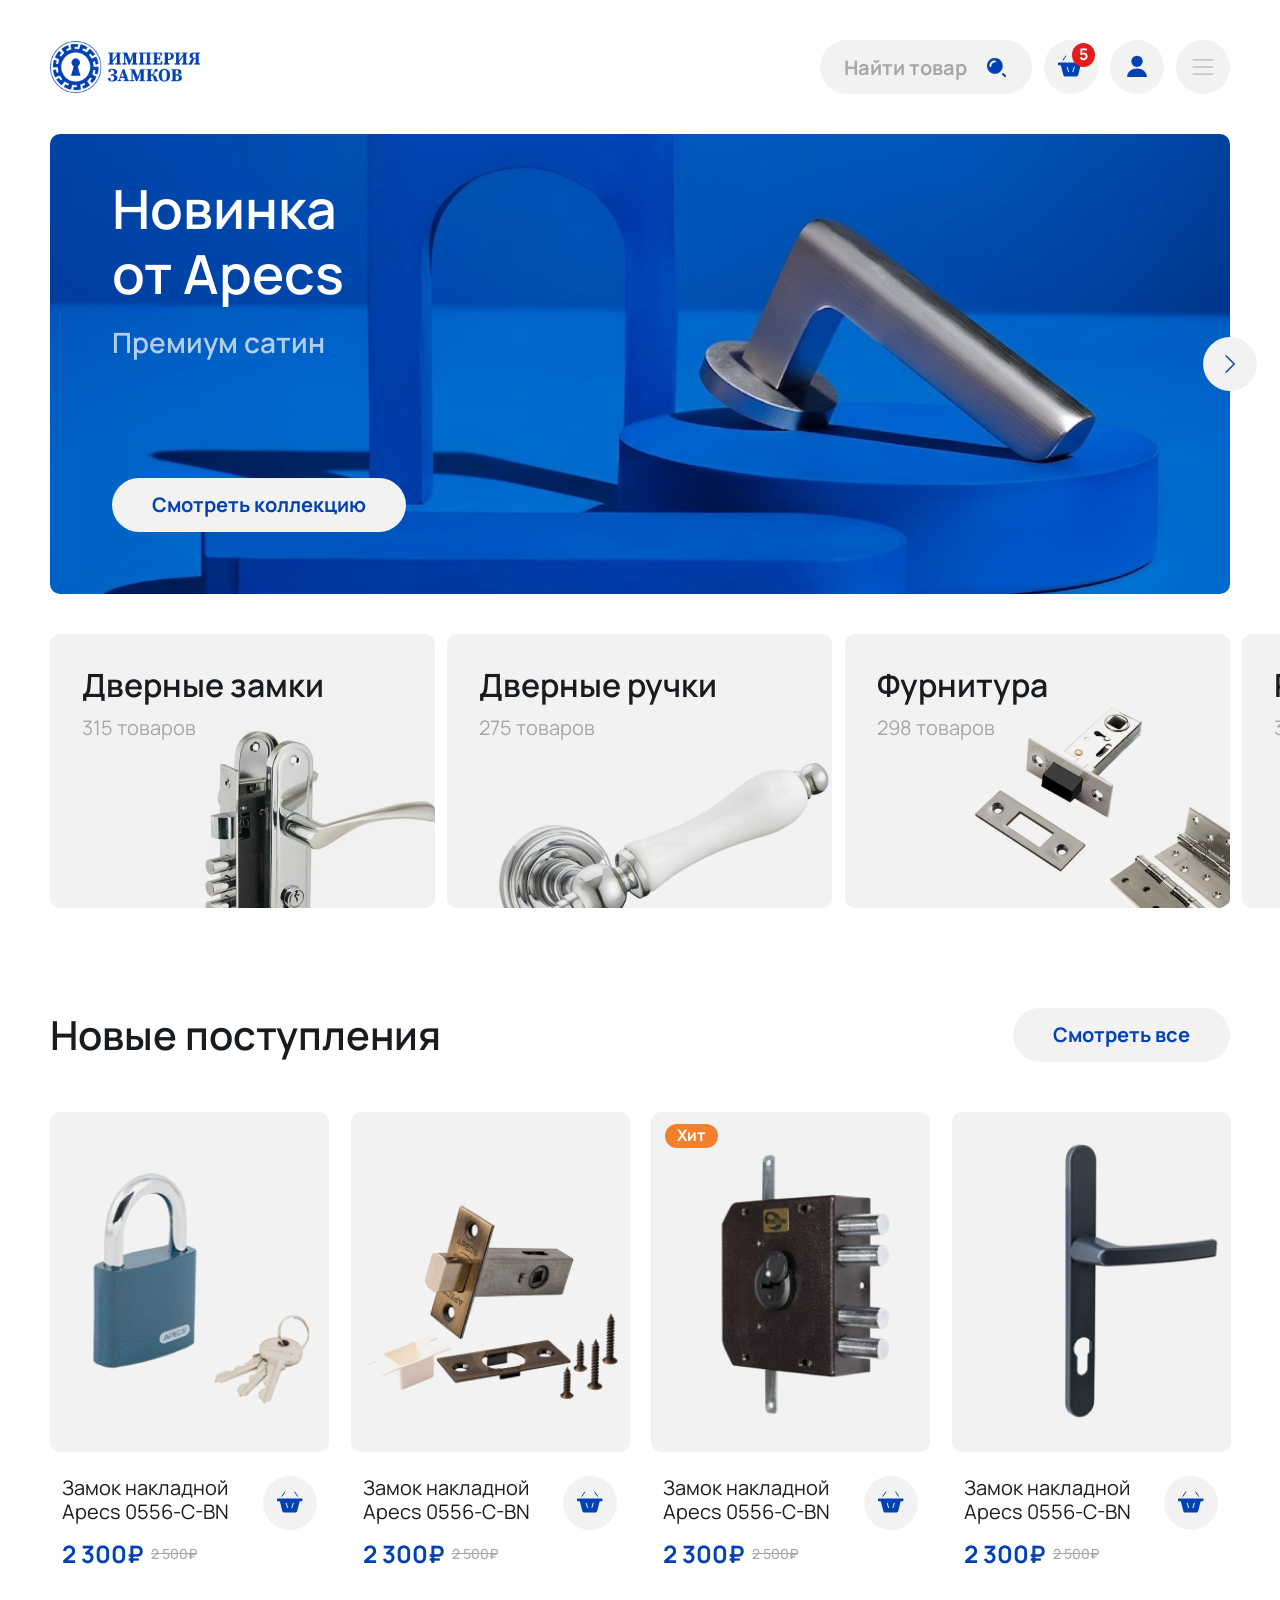
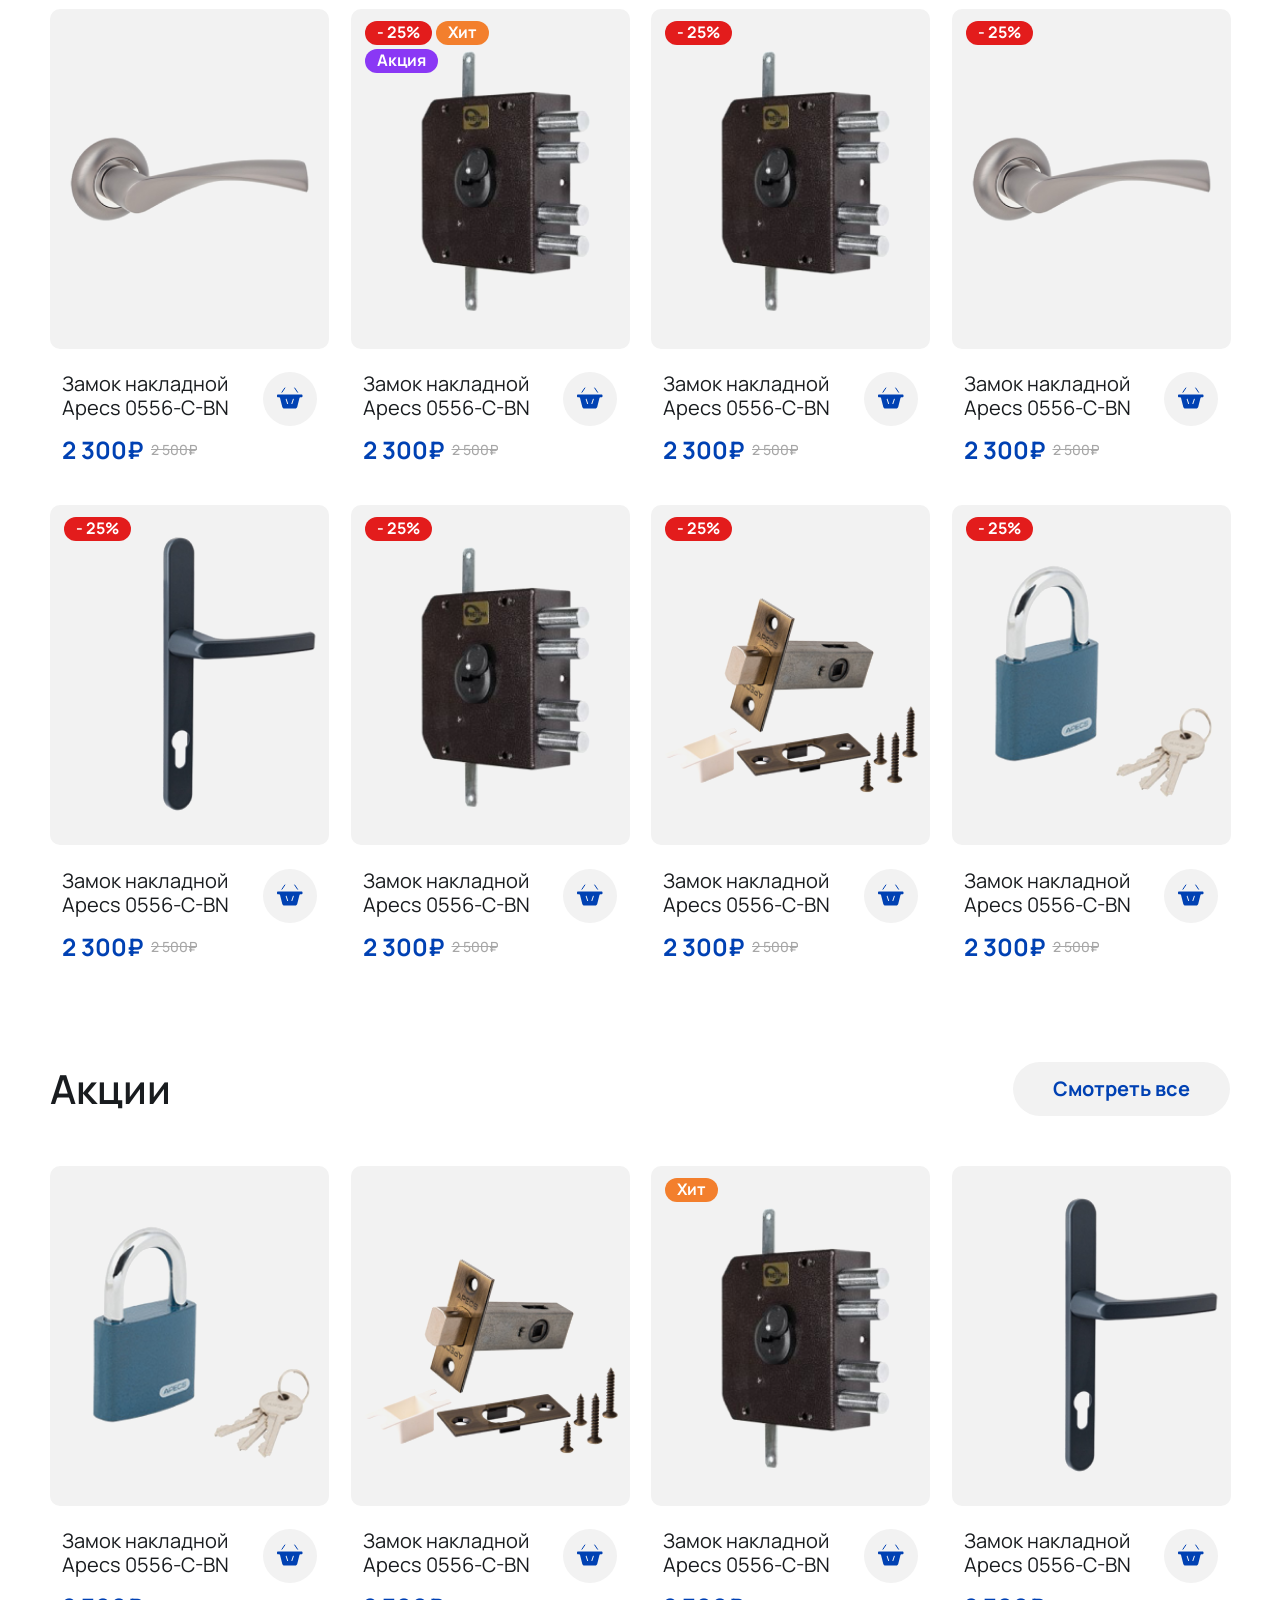
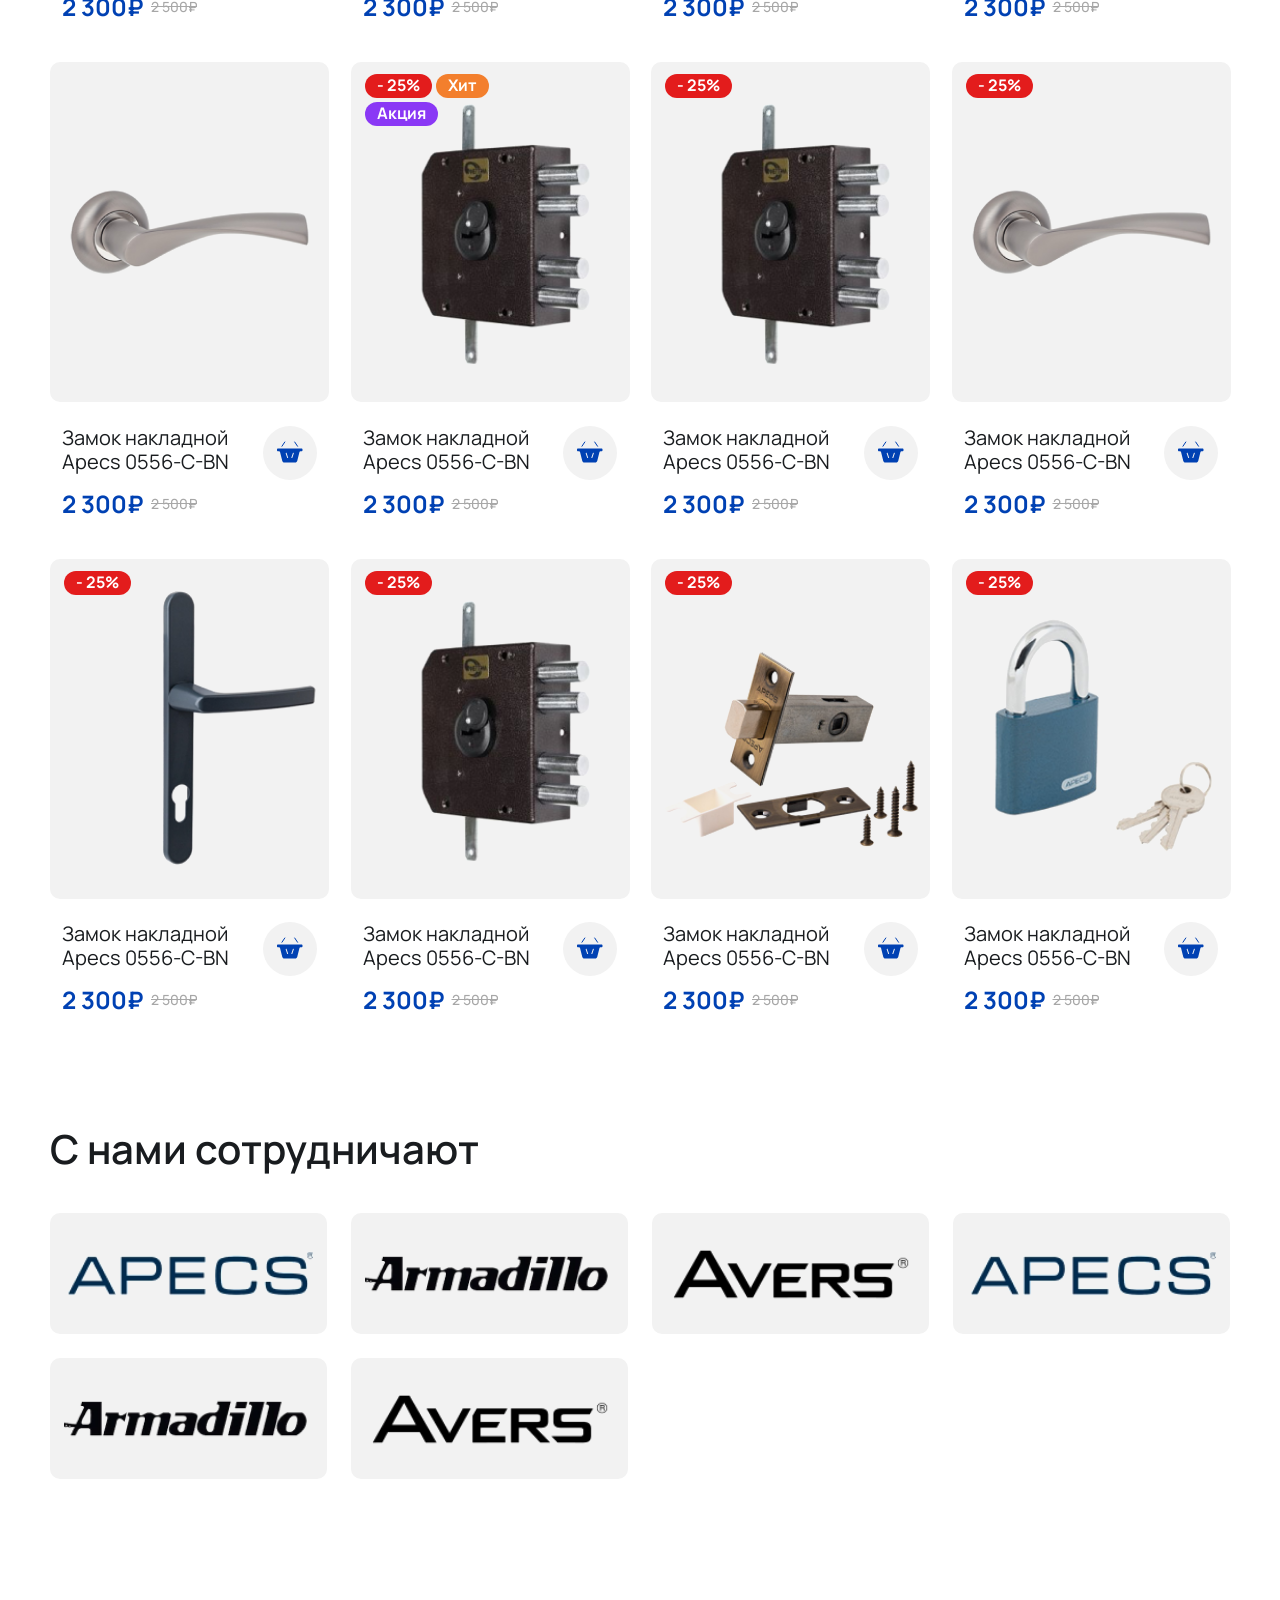
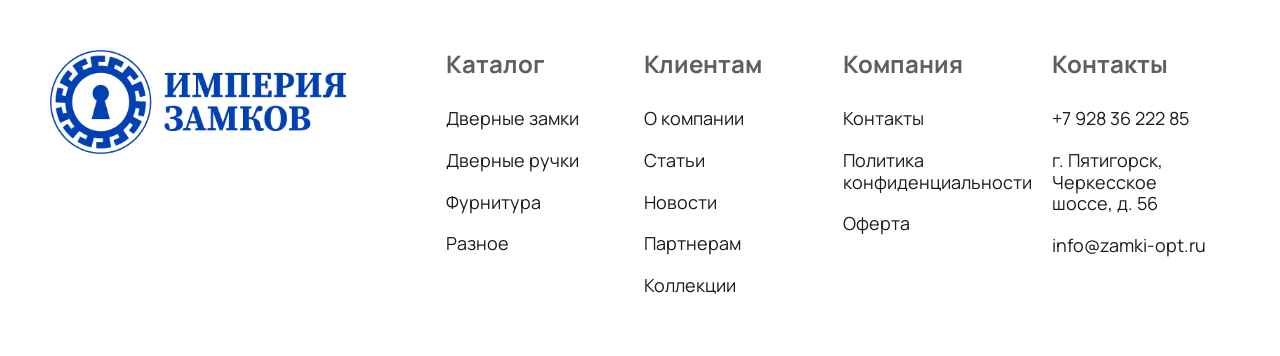
==== commit ce622fd6: "product modal, article, catalog, collection, cooperation, news pages adapt" ====
--- a/index.html
+++ b/index.html
@@ -189,43 +189,43 @@
 						<div class="tags">
 							<span class="tag red">- 25%</span>
 						</div>
-						<a href="" class="image">
+						<button class="image product-modal-trigger">
 							<img src="images/products/1.png" alt="" loading="lazy" class="bg">
-						</a>
-						<div class="actions">
-							<div class="left">
-								<div class="name">Замок накладной Apecs 0556-C-BN</div>
-								<div class="price">
-									<span class="new-price">2 300₽</span>
-									<span class="old-price">2 500₽</span>
-								</div>
-							</div>
-							<button class="basket">
-								<img src="images/icons/basket.svg" alt="">
-							</button>
-						</div>
-					</article>
-					<article class="card">
-						<a href="" class="image">
+						</button>
+						<div class="actions">
+							<div class="left">
+								<div class="name">Замок накладной Apecs 0556-C-BN</div>
+								<div class="price">
+									<span class="new-price">2 300₽</span>
+									<span class="old-price">2 500₽</span>
+								</div>
+							</div>
+							<button class="basket">
+								<img src="images/icons/basket.svg" alt="">
+							</button>
+						</div>
+					</article>
+					<article class="card">
+						<button class="image product-modal-trigger">
 							<img src="images/products/2.png" alt="" loading="lazy" class="bg">
-						</a>
-						<div class="actions">
-							<div class="left">
-								<div class="name">Замок накладной Apecs 0556-C-BN</div>
-								<div class="price">
-									<span class="new-price">2 300₽</span>
-									<span class="old-price">2 500₽</span>
-								</div>
-							</div>
-							<button class="basket">
-								<img src="images/icons/basket.svg" alt="">
-							</button>
-						</div>
-					</article>
-					<article class="card">
-						<a href="" class="image">
+						</button>
+						<div class="actions">
+							<div class="left">
+								<div class="name">Замок накладной Apecs 0556-C-BN</div>
+								<div class="price">
+									<span class="new-price">2 300₽</span>
+									<span class="old-price">2 500₽</span>
+								</div>
+							</div>
+							<button class="basket">
+								<img src="images/icons/basket.svg" alt="">
+							</button>
+						</div>
+					</article>
+					<article class="card">
+						<button class="image product-modal-trigger">
 							<img src="images/products/3.png" alt="" loading="lazy" class="bg">
-						</a>
+						</button>
 						<div class="tags">
 							<span class="tag orange">Хит</span>
 						</div>
@@ -243,43 +243,43 @@
 						</div>
 					</article>
 					<article class="card">
-						<a href="" class="image">
+						<button class="image product-modal-trigger">
 							<img src="images/products/4.png" alt="" loading="lazy" class="bg">
-						</a>
-						<div class="actions">
-							<div class="left">
-								<div class="name">Замок накладной Apecs 0556-C-BN</div>
-								<div class="price">
-									<span class="new-price">2 300₽</span>
-									<span class="old-price">2 500₽</span>
-								</div>
-							</div>
-							<button class="basket">
-								<img src="images/icons/basket.svg" alt="">
-							</button>
-						</div>
-					</article>
-					<article class="card">
-						<a href="" class="image">
+						</button>
+						<div class="actions">
+							<div class="left">
+								<div class="name">Замок накладной Apecs 0556-C-BN</div>
+								<div class="price">
+									<span class="new-price">2 300₽</span>
+									<span class="old-price">2 500₽</span>
+								</div>
+							</div>
+							<button class="basket">
+								<img src="images/icons/basket.svg" alt="">
+							</button>
+						</div>
+					</article>
+					<article class="card">
+						<button class="image product-modal-trigger">
 							<img src="images/products/5.png" alt="" loading="lazy" class="bg">
-						</a>
-						<div class="actions">
-							<div class="left">
-								<div class="name">Замок накладной Apecs 0556-C-BN</div>
-								<div class="price">
-									<span class="new-price">2 300₽</span>
-									<span class="old-price">2 500₽</span>
-								</div>
-							</div>
-							<button class="basket">
-								<img src="images/icons/basket.svg" alt="">
-							</button>
-						</div>
-					</article>
-					<article class="card">
-						<a href="" class="image">
+						</button>
+						<div class="actions">
+							<div class="left">
+								<div class="name">Замок накладной Apecs 0556-C-BN</div>
+								<div class="price">
+									<span class="new-price">2 300₽</span>
+									<span class="old-price">2 500₽</span>
+								</div>
+							</div>
+							<button class="basket">
+								<img src="images/icons/basket.svg" alt="">
+							</button>
+						</div>
+					</article>
+					<article class="card">
+						<button class="image product-modal-trigger">
 							<img src="images/products/6.png" alt="" loading="lazy" class="bg">
-						</a>
+						</button>
 						<div class="tags">
 							<span class="tag red">- 25%</span>
 							<span class="tag orange">Хит</span>
@@ -299,109 +299,109 @@
 						</div>
 					</article>
 					<article class="card">
-						<a href="" class="image">
+						<button class="image product-modal-trigger">
 							<img src="images/products/6.png" alt="" loading="lazy" class="bg">
-						</a>
-						<div class="tags">
-							<span class="tag red">- 25%</span>
-						</div>
-						<div class="actions">
-							<div class="left">
-								<div class="name">Замок накладной Apecs 0556-C-BN</div>
-								<div class="price">
-									<span class="new-price">2 300₽</span>
-									<span class="old-price">2 500₽</span>
-								</div>
-							</div>
-							<button class="basket">
-								<img src="images/icons/basket.svg" alt="">
-							</button>
-						</div>
-					</article>
-					<article class="card">
-						<a href="" class="image">
+						</button>
+						<div class="tags">
+							<span class="tag red">- 25%</span>
+						</div>
+						<div class="actions">
+							<div class="left">
+								<div class="name">Замок накладной Apecs 0556-C-BN</div>
+								<div class="price">
+									<span class="new-price">2 300₽</span>
+									<span class="old-price">2 500₽</span>
+								</div>
+							</div>
+							<button class="basket">
+								<img src="images/icons/basket.svg" alt="">
+							</button>
+						</div>
+					</article>
+					<article class="card">
+						<button class="image product-modal-trigger">
 							<img src="images/products/5.png" alt="" loading="lazy" class="bg">
-						</a>
-						<div class="tags">
-							<span class="tag red">- 25%</span>
-						</div>
-						<div class="actions">
-							<div class="left">
-								<div class="name">Замок накладной Apecs 0556-C-BN</div>
-								<div class="price">
-									<span class="new-price">2 300₽</span>
-									<span class="old-price">2 500₽</span>
-								</div>
-							</div>
-							<button class="basket">
-								<img src="images/icons/basket.svg" alt="">
-							</button>
-						</div>
-					</article>
-					<article class="card">
-						<a href="" class="image">
+						</button>
+						<div class="tags">
+							<span class="tag red">- 25%</span>
+						</div>
+						<div class="actions">
+							<div class="left">
+								<div class="name">Замок накладной Apecs 0556-C-BN</div>
+								<div class="price">
+									<span class="new-price">2 300₽</span>
+									<span class="old-price">2 500₽</span>
+								</div>
+							</div>
+							<button class="basket">
+								<img src="images/icons/basket.svg" alt="">
+							</button>
+						</div>
+					</article>
+					<article class="card">
+						<button class="image product-modal-trigger">
 							<img src="images/products/4.png" alt="" loading="lazy" class="bg">
-						</a>
-						<div class="tags">
-							<span class="tag red">- 25%</span>
-						</div>
-						<div class="actions">
-							<div class="left">
-								<div class="name">Замок накладной Apecs 0556-C-BN</div>
-								<div class="price">
-									<span class="new-price">2 300₽</span>
-									<span class="old-price">2 500₽</span>
-								</div>
-							</div>
-							<button class="basket">
-								<img src="images/icons/basket.svg" alt="">
-							</button>
-						</div>
-					</article>
-					<article class="card">
-						<a href="" class="image">
+						</button>
+						<div class="tags">
+							<span class="tag red">- 25%</span>
+						</div>
+						<div class="actions">
+							<div class="left">
+								<div class="name">Замок накладной Apecs 0556-C-BN</div>
+								<div class="price">
+									<span class="new-price">2 300₽</span>
+									<span class="old-price">2 500₽</span>
+								</div>
+							</div>
+							<button class="basket">
+								<img src="images/icons/basket.svg" alt="">
+							</button>
+						</div>
+					</article>
+					<article class="card">
+						<button class="image product-modal-trigger">
 							<img src="images/products/3.png" alt="" loading="lazy" class="bg">
-						</a>
-						<div class="tags">
-							<span class="tag red">- 25%</span>
-						</div>
-						<div class="actions">
-							<div class="left">
-								<div class="name">Замок накладной Apecs 0556-C-BN</div>
-								<div class="price">
-									<span class="new-price">2 300₽</span>
-									<span class="old-price">2 500₽</span>
-								</div>
-							</div>
-							<button class="basket">
-								<img src="images/icons/basket.svg" alt="">
-							</button>
-						</div>
-					</article>
-					<article class="card">
-						<a href="" class="image">
+						</button>
+						<div class="tags">
+							<span class="tag red">- 25%</span>
+						</div>
+						<div class="actions">
+							<div class="left">
+								<div class="name">Замок накладной Apecs 0556-C-BN</div>
+								<div class="price">
+									<span class="new-price">2 300₽</span>
+									<span class="old-price">2 500₽</span>
+								</div>
+							</div>
+							<button class="basket">
+								<img src="images/icons/basket.svg" alt="">
+							</button>
+						</div>
+					</article>
+					<article class="card">
+						<button class="image product-modal-trigger">
 							<img src="images/products/2.png" alt="" loading="lazy" class="bg">
-						</a>
-						<div class="tags">
-							<span class="tag red">- 25%</span>
-						</div>
-						<div class="actions">
-							<div class="left">
-								<div class="name">Замок накладной Apecs 0556-C-BN</div>
-								<div class="price">
-									<span class="new-price">2 300₽</span>
-									<span class="old-price">2 500₽</span>
-								</div>
-							</div>
-							<button class="basket">
-								<img src="images/icons/basket.svg" alt="">
-							</button>
-						</div>
-					</article>
-					<article class="card">
-						<a href="" class="image">
+						</button>
+						<div class="tags">
+							<span class="tag red">- 25%</span>
+						</div>
+						<div class="actions">
+							<div class="left">
+								<div class="name">Замок накладной Apecs 0556-C-BN</div>
+								<div class="price">
+									<span class="new-price">2 300₽</span>
+									<span class="old-price">2 500₽</span>
+								</div>
+							</div>
+							<button class="basket">
+								<img src="images/icons/basket.svg" alt="">
+							</button>
+						</div>
+					</article>
+					<article class="card">
+						<button class="image product-modal-trigger">
 							<img src="images/products/1.png" alt="" loading="lazy" class="bg">
-						</a>
+						</button>
 						<div class="tags">
 							<span class="tag red">- 25%</span>
 						</div>
@@ -436,43 +436,43 @@
 						<div class="tags">
 							<span class="tag red">- 25%</span>
 						</div>
-						<div class="image">
+						<button class="image product-modal-trigger">
 							<img src="images/products/1.png" alt="" loading="lazy" class="bg">
-						</div>
-						<div class="actions">
-							<div class="left">
-								<div class="name">Замок накладной Apecs 0556-C-BN</div>
-								<div class="price">
-									<span class="new-price">2 300₽</span>
-									<span class="old-price">2 500₽</span>
-								</div>
-							</div>
-							<button class="basket">
-								<img src="images/icons/basket.svg" alt="">
-							</button>
-						</div>
-					</article>
-					<article class="card">
-						<div class="image">
+						</button>
+						<div class="actions">
+							<div class="left">
+								<div class="name">Замок накладной Apecs 0556-C-BN</div>
+								<div class="price">
+									<span class="new-price">2 300₽</span>
+									<span class="old-price">2 500₽</span>
+								</div>
+							</div>
+							<button class="basket">
+								<img src="images/icons/basket.svg" alt="">
+							</button>
+						</div>
+					</article>
+					<article class="card">
+						<button class="image product-modal-trigger">
 							<img src="images/products/2.png" alt="" loading="lazy" class="bg">
-						</div>
-						<div class="actions">
-							<div class="left">
-								<div class="name">Замок накладной Apecs 0556-C-BN</div>
-								<div class="price">
-									<span class="new-price">2 300₽</span>
-									<span class="old-price">2 500₽</span>
-								</div>
-							</div>
-							<button class="basket">
-								<img src="images/icons/basket.svg" alt="">
-							</button>
-						</div>
-					</article>
-					<article class="card">
-						<div class="image">
+						</button>
+						<div class="actions">
+							<div class="left">
+								<div class="name">Замок накладной Apecs 0556-C-BN</div>
+								<div class="price">
+									<span class="new-price">2 300₽</span>
+									<span class="old-price">2 500₽</span>
+								</div>
+							</div>
+							<button class="basket">
+								<img src="images/icons/basket.svg" alt="">
+							</button>
+						</div>
+					</article>
+					<article class="card">
+						<button class="image product-modal-trigger">
 							<img src="images/products/3.png" alt="" loading="lazy" class="bg">
-						</div>
+						</button>
 						<div class="tags">
 							<span class="tag orange">Хит</span>
 						</div>
@@ -490,43 +490,43 @@
 						</div>
 					</article>
 					<article class="card">
-						<div class="image">
+						<button class="image product-modal-trigger">
 							<img src="images/products/4.png" alt="" loading="lazy" class="bg">
-						</div>
-						<div class="actions">
-							<div class="left">
-								<div class="name">Замок накладной Apecs 0556-C-BN</div>
-								<div class="price">
-									<span class="new-price">2 300₽</span>
-									<span class="old-price">2 500₽</span>
-								</div>
-							</div>
-							<button class="basket">
-								<img src="images/icons/basket.svg" alt="">
-							</button>
-						</div>
-					</article>
-					<article class="card">
-						<div class="image">
+						</button>
+						<div class="actions">
+							<div class="left">
+								<div class="name">Замок накладной Apecs 0556-C-BN</div>
+								<div class="price">
+									<span class="new-price">2 300₽</span>
+									<span class="old-price">2 500₽</span>
+								</div>
+							</div>
+							<button class="basket">
+								<img src="images/icons/basket.svg" alt="">
+							</button>
+						</div>
+					</article>
+					<article class="card">
+						<button class="image product-modal-trigger">
 							<img src="images/products/5.png" alt="" loading="lazy" class="bg">
-						</div>
-						<div class="actions">
-							<div class="left">
-								<div class="name">Замок накладной Apecs 0556-C-BN</div>
-								<div class="price">
-									<span class="new-price">2 300₽</span>
-									<span class="old-price">2 500₽</span>
-								</div>
-							</div>
-							<button class="basket">
-								<img src="images/icons/basket.svg" alt="">
-							</button>
-						</div>
-					</article>
-					<article class="card">
-						<div class="image">
+						</button>
+						<div class="actions">
+							<div class="left">
+								<div class="name">Замок накладной Apecs 0556-C-BN</div>
+								<div class="price">
+									<span class="new-price">2 300₽</span>
+									<span class="old-price">2 500₽</span>
+								</div>
+							</div>
+							<button class="basket">
+								<img src="images/icons/basket.svg" alt="">
+							</button>
+						</div>
+					</article>
+					<article class="card">
+						<button class="image product-modal-trigger">
 							<img src="images/products/6.png" alt="" loading="lazy" class="bg">
-						</div>
+						</button>
 						<div class="tags">
 							<span class="tag red">- 25%</span>
 							<span class="tag orange">Хит</span>
@@ -546,109 +546,109 @@
 						</div>
 					</article>
 					<article class="card">
-						<div class="image">
+						<button class="image product-modal-trigger">
 							<img src="images/products/6.png" alt="" loading="lazy" class="bg">
-						</div>
-						<div class="tags">
-							<span class="tag red">- 25%</span>
-						</div>
-						<div class="actions">
-							<div class="left">
-								<div class="name">Замок накладной Apecs 0556-C-BN</div>
-								<div class="price">
-									<span class="new-price">2 300₽</span>
-									<span class="old-price">2 500₽</span>
-								</div>
-							</div>
-							<button class="basket">
-								<img src="images/icons/basket.svg" alt="">
-							</button>
-						</div>
-					</article>
-					<article class="card">
-						<div class="image">
+						</button>
+						<div class="tags">
+							<span class="tag red">- 25%</span>
+						</div>
+						<div class="actions">
+							<div class="left">
+								<div class="name">Замок накладной Apecs 0556-C-BN</div>
+								<div class="price">
+									<span class="new-price">2 300₽</span>
+									<span class="old-price">2 500₽</span>
+								</div>
+							</div>
+							<button class="basket">
+								<img src="images/icons/basket.svg" alt="">
+							</button>
+						</div>
+					</article>
+					<article class="card">
+						<button class="image product-modal-trigger">
 							<img src="images/products/5.png" alt="" loading="lazy" class="bg">
-						</div>
-						<div class="tags">
-							<span class="tag red">- 25%</span>
-						</div>
-						<div class="actions">
-							<div class="left">
-								<div class="name">Замок накладной Apecs 0556-C-BN</div>
-								<div class="price">
-									<span class="new-price">2 300₽</span>
-									<span class="old-price">2 500₽</span>
-								</div>
-							</div>
-							<button class="basket">
-								<img src="images/icons/basket.svg" alt="">
-							</button>
-						</div>
-					</article>
-					<article class="card">
-						<div class="image">
+						</button>
+						<div class="tags">
+							<span class="tag red">- 25%</span>
+						</div>
+						<div class="actions">
+							<div class="left">
+								<div class="name">Замок накладной Apecs 0556-C-BN</div>
+								<div class="price">
+									<span class="new-price">2 300₽</span>
+									<span class="old-price">2 500₽</span>
+								</div>
+							</div>
+							<button class="basket">
+								<img src="images/icons/basket.svg" alt="">
+							</button>
+						</div>
+					</article>
+					<article class="card">
+						<button class="image product-modal-trigger">
 							<img src="images/products/4.png" alt="" loading="lazy" class="bg">
-						</div>
-						<div class="tags">
-							<span class="tag red">- 25%</span>
-						</div>
-						<div class="actions">
-							<div class="left">
-								<div class="name">Замок накладной Apecs 0556-C-BN</div>
-								<div class="price">
-									<span class="new-price">2 300₽</span>
-									<span class="old-price">2 500₽</span>
-								</div>
-							</div>
-							<button class="basket">
-								<img src="images/icons/basket.svg" alt="">
-							</button>
-						</div>
-					</article>
-					<article class="card">
-						<div class="image">
+						</button>
+						<div class="tags">
+							<span class="tag red">- 25%</span>
+						</div>
+						<div class="actions">
+							<div class="left">
+								<div class="name">Замок накладной Apecs 0556-C-BN</div>
+								<div class="price">
+									<span class="new-price">2 300₽</span>
+									<span class="old-price">2 500₽</span>
+								</div>
+							</div>
+							<button class="basket">
+								<img src="images/icons/basket.svg" alt="">
+							</button>
+						</div>
+					</article>
+					<article class="card">
+						<button class="image product-modal-trigger">
 							<img src="images/products/3.png" alt="" loading="lazy" class="bg">
-						</div>
-						<div class="tags">
-							<span class="tag red">- 25%</span>
-						</div>
-						<div class="actions">
-							<div class="left">
-								<div class="name">Замок накладной Apecs 0556-C-BN</div>
-								<div class="price">
-									<span class="new-price">2 300₽</span>
-									<span class="old-price">2 500₽</span>
-								</div>
-							</div>
-							<button class="basket">
-								<img src="images/icons/basket.svg" alt="">
-							</button>
-						</div>
-					</article>
-					<article class="card">
-						<div class="image">
+						</button>
+						<div class="tags">
+							<span class="tag red">- 25%</span>
+						</div>
+						<div class="actions">
+							<div class="left">
+								<div class="name">Замок накладной Apecs 0556-C-BN</div>
+								<div class="price">
+									<span class="new-price">2 300₽</span>
+									<span class="old-price">2 500₽</span>
+								</div>
+							</div>
+							<button class="basket">
+								<img src="images/icons/basket.svg" alt="">
+							</button>
+						</div>
+					</article>
+					<article class="card">
+						<button class="image product-modal-trigger">
 							<img src="images/products/2.png" alt="" loading="lazy" class="bg">
-						</div>
-						<div class="tags">
-							<span class="tag red">- 25%</span>
-						</div>
-						<div class="actions">
-							<div class="left">
-								<div class="name">Замок накладной Apecs 0556-C-BN</div>
-								<div class="price">
-									<span class="new-price">2 300₽</span>
-									<span class="old-price">2 500₽</span>
-								</div>
-							</div>
-							<button class="basket">
-								<img src="images/icons/basket.svg" alt="">
-							</button>
-						</div>
-					</article>
-					<article class="card">
-						<div class="image">
+						</button>
+						<div class="tags">
+							<span class="tag red">- 25%</span>
+						</div>
+						<div class="actions">
+							<div class="left">
+								<div class="name">Замок накладной Apecs 0556-C-BN</div>
+								<div class="price">
+									<span class="new-price">2 300₽</span>
+									<span class="old-price">2 500₽</span>
+								</div>
+							</div>
+							<button class="basket">
+								<img src="images/icons/basket.svg" alt="">
+							</button>
+						</div>
+					</article>
+					<article class="card">
+						<button class="image product-modal-trigger">
 							<img src="images/products/1.png" alt="" loading="lazy" class="bg">
-						</div>
+						</button>
 						<div class="tags">
 							<span class="tag red">- 25%</span>
 						</div>
@@ -696,6 +696,170 @@
 		</section>
 	</main>
 
+	<section class="product-modal modal">
+		<div class="modal__body">
+			<button class="modal__close">
+				<svg width="34" height="34" viewBox="0 0 34 34" fill="none" xmlns="http://www.w3.org/2000/svg">
+					<path d="M28.3334 5.66675L5.66675 28.3334" stroke="#0041B3" stroke-linecap="round" stroke-linejoin="round" />
+					<path d="M5.66659 5.66675L28.3333 28.3334" stroke="#0041B3" stroke-linecap="round" stroke-linejoin="round" />
+				</svg>
+			</button>
+
+			<div class="left">
+				<div class="sliders">
+					<section class="splide" id="product-preview_splide">
+						<div class="counter"></div>
+
+						<div class="splide__track">
+							<div class="splide__list">
+								<div class="splide__slide">
+									<img src="images/product-preview.webp" loading="lazy" alt="">
+								</div>
+								<div class="splide__slide">
+									<img src="images/products/1.png" loading="lazy" alt="">
+								</div>
+								<div class="splide__slide">
+									<img src="images/products/2.png" loading="lazy" alt="">
+								</div>
+								<div class="splide__slide">
+									<img src="images/products/3.png" loading="lazy" alt="">
+								</div>
+								<div class="splide__slide">
+									<img src="images/products/4.png" loading="lazy" alt="">
+								</div>
+							</div>
+						</div>
+					</section>
+
+					<section class="splide" id="product-preview-minimap_splide">
+						<div class="splide__track">
+							<div class="splide__list">
+								<div class="splide__slide">
+									<img src="images/product-preview.webp" loading="lazy" alt="">
+								</div>
+								<div class="splide__slide">
+									<img src="images/products/1.png" loading="lazy" alt="">
+								</div>
+								<div class="splide__slide">
+									<img src="images/products/2.png" loading="lazy" alt="">
+								</div>
+								<div class="splide__slide">
+									<img src="images/products/3.png" loading="lazy" alt="">
+								</div>
+								<div class="splide__slide">
+									<img src="images/products/4.png" loading="lazy" alt="">
+								</div>
+							</div>
+						</div>
+
+						<div class="splide__arrows">
+							<button class="splide__arrow splide__arrow--prev">
+								<svg width="34" height="34" viewBox="0 0 34 34" fill="none" xmlns="http://www.w3.org/2000/svg">
+									<path d="M25.5 12.75L17 21.25L8.5 12.75" stroke="#0041B3" />
+								</svg>
+							</button>
+							<button class="splide__arrow splide__arrow--next">
+								<svg width="34" height="34" viewBox="0 0 34 34" fill="none" xmlns="http://www.w3.org/2000/svg">
+									<path d="M25.5 12.75L17 21.25L8.5 12.75" stroke="#0041B3" />
+								</svg>
+							</button>
+						</div>
+					</section>
+				</div>
+				<div class="files _desktop">
+					<a href="" class="file">
+						<img src="images/files/pdf.svg" loading="lazy" alt="">
+						<span>Сертификат качества</span>
+					</a>
+					<a href="" class="file">
+						<img src="images/files/pdf.svg" loading="lazy" alt="">
+						<span>Сертификат качества</span>
+					</a>
+					<a href="" class="file">
+						<img src="images/files/pdf.svg" loading="lazy" alt="">
+						<span>Сертификат качества</span>
+					</a>
+				</div>
+			</div>
+			<div class="right">
+				<h3 class="title">Задвижка врезная Apecs L-0126-AB</h3>
+				<div class="tags">
+					<span>Арт. <span class="blue">A264671</span></span>
+					<span>В упаковке: <span class="blue">100 шт</span></span>
+					<span>Бренд: <span class="blue">Apecs</span></span>
+				</div>
+				<div class="price-and-button">
+					<div class="price">
+						<div class="prices">
+							<span class="new-price">2 300₽</span>
+							<span class="old-price">2 500₽</span>
+						</div>
+						<div class="discount">- 25%</div>
+					</div>
+					<button class="buy">В корзину</button>
+				</div>
+				<div class="info">
+					<div>Тип упаковки</div>
+					<div>Коробка</div>
+
+					<div>Тип установки</div>
+					<div>Врезной</div>
+
+					<div>Удаление отверстия </div>
+					<div>45 мм</div>
+
+					<div>Вылет ригеля</div>
+					<div>14 мм</div>
+
+					<div>Размер сечения квадрата поворотной ручки</div>
+					<div>6 мм</div>
+
+					<div>Комплектуется поворотной ручкой / вертушкой</div>
+					<div>Нет</div>
+
+					<div>Наличие ответной планки в комплекте</div>
+					<div>Да</div>
+
+					<div>Тип покрытия</div>
+					<div>Гальваника</div>
+
+					<div>Цвет</div>
+					<div>Бронза</div>
+
+					<div>Длина</div>
+					<div>64 мм</div>
+
+					<div>Ширина</div>
+					<div>20 мм</div>
+
+					<div>Рекомендована для деревянных дверей</div>
+					<div>Да</div>
+
+					<div>Диаметр ригеля</div>
+					<div>12 мм</div>
+
+					<div>Тип крепежа</div>
+					<div>Саморезы ST4*16 - 2 шт, ST4*25 - 2 шт.</div>
+				</div>
+
+				<div class="files _mobile">
+					<a href="" class="file">
+						<img src="images/files/pdf.svg" loading="lazy" alt="">
+						<span>Сертификат качества</span>
+					</a>
+					<a href="" class="file">
+						<img src="images/files/pdf.svg" loading="lazy" alt="">
+						<span>Сертификат качества</span>
+					</a>
+					<a href="" class="file">
+						<img src="images/files/pdf.svg" loading="lazy" alt="">
+						<span>Сертификат качества</span>
+					</a>
+				</div>
+			</div>
+		</div>
+	</section>
+
 	<footer>
 		<div class="container">
 			<div class="logo">
--- a/css/style.css
+++ b/css/style.css
@@ -1 +1 @@
-@font-face{font-family:"Manrope";src:url("../fonts/manrope/Manrope-VariableFont_wght.ttf")}*{padding:0;margin:0;border:0}*,*:before,*:after{box-sizing:border-box}:focus,:active{outline:none}a:focus,a:active{outline:none}nav,footer,header,aside{display:block}html,body{font-size:100%;line-height:1;font-size:16px;-ms-text-size-adjust:100%;-moz-text-size-adjust:100%;-webkit-text-size-adjust:100%}html{overflow-x:hidden}input,button,textarea{font-family:inherit;font-size:inherit;color:inherit}input::-moz-placeholder, textarea::-moz-placeholder{color:inherit}input::placeholder,textarea::placeholder{color:inherit}input::-ms-clear{display:none}button{cursor:pointer;font-size:inherit;font-family:inherit;background:rgba(0,0,0,0)}button::-moz-focus-inner{padding:0;border:0}a{text-decoration:none;color:inherit}a:hover{text-decoration:none}ul li{list-style:none}img{vertical-align:top}h1,h2,h3,h4,h5,h6{font-size:inherit;font-weight:inherit}span,button,a{display:inline-block}p{display:block}:root{--black: #191C1F;--grey: #70695E;--z-header-nav: 40;--z-header: 50;--z-mask: 70;--z-modal: 100;--container-padding: 60px}@media(width < 1440px){:root{--container-padding: 50px}}@media(width < 1024px){:root{--container-padding: 40px}}@media(width < 768px){:root{--container-padding: 20px}}.page_catalog .catalog-content .filter-trigger,.page_main .catalog .see-all,.component_product .counter,.page_catalog .catalog-content .sidebar-trigger,.page_news .news .show-more,.page_main .start-slide .button,.page_news .news .card-button,.page_catalog .catalog-content .filter-menu__button,.page_catalog .category .tab-trigger,.page_main .start-slide .splide__slide:nth-child(1) .button{display:flex;align-items:center;justify-content:center;width:-moz-fit-content;width:fit-content;height:54px;padding:0 40px;font-size:20px;font-weight:700;border-radius:100px;text-align:center}.page_news .news .card-button,.page_catalog .catalog-content .filter-menu__button,.page_catalog .category .tab-trigger,.page_main .start-slide .splide__slide:nth-child(1) .button{background:#f2f2f2;color:#0041b3}.page_news .news .show-more,.page_main .start-slide .button{background:#0041b3;color:#fff}.page_main .start-catalog .bg{position:absolute;top:0;left:0;width:100%;height:100%;-o-object-fit:cover;object-fit:cover}.page_catalog .catalog-content .filter-trigger input,.page_catalog .catalog-content .filter-menu__option input,.page_catalog .catalog-content .filter-menu__button input{position:absolute;z-index:-9999;width:0;height:0}.page_cooperation .cooperation .content .title,.page_article .article .title,.page_news .news .title,.page_collection .collection .title,.page_catalog .catalog-content .title,.page_main .partners .title,.page_main .catalog .title{font-size:48px;font-weight:600}@media(width < 1440px){.page_cooperation .cooperation .content .title,.page_article .article .title,.page_news .news .title,.page_collection .collection .title,.page_catalog .catalog-content .title,.page_main .partners .title,.page_main .catalog .title{font-size:40px}}@media(width < 1024px){.page_cooperation .cooperation .content .title,.page_article .article .title,.page_news .news .title,.page_collection .collection .title,.page_catalog .catalog-content .title,.page_main .partners .title,.page_main .catalog .title{font-size:32px}}@media(width < 768px){.page_cooperation .cooperation .content .title,.page_article .article .title,.page_news .news .title,.page_collection .collection .title,.page_catalog .catalog-content .title,.page_main .partners .title,.page_main .catalog .title{font-size:24px}}.page_catalog .catalog-content .sidebar-trigger{min-width:54px;padding:0;cursor:pointer;min-height:54px;background:#f2f2f2}.page_catalog .catalog-content .sidebar-trigger svg{width:34px;height:34px}header{margin-top:40px;background:#fff}header:has(.nav-menu-trigger:hover) .nav-menu{opacity:1;visibility:visible;translate:-50%}header .container{display:flex;align-items:center;justify-content:space-between}header .logo img{height:73px}header .nav{flex:0 1 auto;display:flex;gap:40px;align-items:center}header .actions{display:flex;justify-content:end;gap:12px}header .nav-menu-trigger .accordion__q{cursor:pointer;display:flex;align-items:center;gap:0;justify-content:center}header .link{font-size:20px;color:dimgray}header .link:hover{color:#0041b3}header .link:hover path{stroke:#0041b3}header .basket{position:relative}header .basket span{right:3px;top:3px;color:#fff;background:#e31c1c;padding:0 7px;height:24px;display:flex;align-items:center;justify-content:center;border-radius:50%;position:absolute;font-weight:700}header .person,header .basket,header .search-trigger,header .mobile-nav-trigger{display:flex;align-items:center;justify-content:center;width:54px;height:54px;border-radius:50%;background:#f2f2f2}header .nav-menu{opacity:0;visibility:hidden;translate:-50% 40px;transition:.3s;width:1548px;position:absolute;z-index:var(--z-header);top:123px;left:50%;background:#f2f2f2;border-radius:18px;padding:48px;display:flex;gap:40px}header .nav-menu:hover{opacity:1;visibility:visible;translate:-50%}header .nav-menu::after{top:-40px;left:0;width:100%;position:absolute;content:"";height:40px}header .group{flex:0 1 260px;display:flex;flex-direction:column;gap:24px}header .group-title{font-size:24px;font-weight:700;margin-bottom:8px;grid-column:span 2;color:#2a2a2a}header .group-link{font-size:20px;color:dimgray;align-self:start}header .group-link:hover{color:#0041b3}header ._double{flex:0 1 552px;display:grid;grid-template-columns:repeat(2, 1fr)}header .mobile-nav-trigger{display:none}header .mobile-nav-trigger .close{display:none}header .search-trigger{display:none}header .mobile-nav-trigger._open .close{display:flex}header .mobile-nav-trigger._open .lines{display:none}header .hover-only{pointer-events:none}@media(width >= 1440px){header .accordion__a{overflow:visible !important;transition:.3s !important;height:auto !important;min-height:var(--min-height) !important;pointer-events:auto !important}}@media(width < 1550px){header .logo img{height:unset;width:150px}header .nav{gap:24px}header .nav-menu{width:1300px}}@media(width < 1440px){header .container>*{position:relative;z-index:var(--z-header)}header .mobile-nav-trigger{display:flex}header .nav-menu-trigger{display:block}header .nav-menu{opacity:1;visibility:visible;position:static;translate:0 !important;padding:0;width:auto;align-items:center;background:none;display:flex;flex-direction:column;gap:30px}header .accordion._open .accordion__a{padding:30px 0}header .group{align-items:center;flex:unset;gap:16px}header .group-title{color:#2a2a2a;margin:0}header .group-link{align-self:center;font-weight:400;color:dimgray}header ._double{display:flex}header .link{font-size:24px;font-weight:700;color:dimgray}header .nav{overflow-y:auto;position:fixed;z-index:var(--z-header-nav);top:0;left:0;top:94px;padding:60px 0;width:100%;height:calc(100% - 94px);background:#fff;flex-direction:column;align-items:center;transition:.3s;translate:100%}header .nav._open{translate:0}}@media(width < 768px){header .logo img{width:122px}header .actions{gap:4px}header._searching .component_search{display:flex}header._searching .search-trigger,header._searching .basket,header._searching .person,header._searching .mobile-nav-trigger{display:none}header .search-trigger{display:flex}header .component_search{display:none}}@media(width < 400px){header .logo img{width:102px}header .person,header .basket,header .search-trigger,header .mobile-nav-trigger{width:44px;height:44px}}footer{margin-top:140px;padding:80px 0 120px}footer .logo{flex:0 1 422px;max-width:422px}footer .logo img{width:100%}footer .container{display:flex;gap:100px;justify-content:space-between}footer .lists{flex:0 1 1117px;display:grid;grid-template-columns:repeat(4, 1fr);gap:20px}footer .list-title{font-size:24px;font-weight:700;color:#5f5f5f;margin-bottom:10px}footer .list-item{font-size:18px;width:-moz-fit-content;width:fit-content}footer .list-item:hover{color:#0041b3}footer .list{display:flex;flex-direction:column;gap:20px}@media(width < 1440px){footer{padding:60px 0;margin-top:110px}}@media(width < 1024px){footer{padding:40px 0;margin-top:80px}}@media(width < 1024px){footer .container{flex-direction:column-reverse;gap:60px}footer .logo{flex:unset}footer .lists{flex:unset}}@media(width < 768px){footer .lists{grid-template-columns:repeat(2, auto);row-gap:58px}footer .list-title{margin:0}footer .list:nth-child(1){order:1}footer .list:nth-child(2){order:3}footer .list:nth-child(3){order:2}footer .list:nth-child(4){order:4}}@media(width < 425px){footer .lists{justify-content:start}}@media(width < 400px){footer .lists{display:flex;flex-direction:column;gap:32px}}.splide__arrows{display:flex}.splide__arrows .splide__arrow{background:#f2f2f2;border-radius:50%;height:54px;width:54px;flex:0 0 54px;transition:.2s}.splide__arrows .splide__arrow img,.splide__arrows .splide__arrow svg{width:34px;height:34px}.splide__arrows .splide__arrow:disabled{opacity:0;visibility:hidden}.tab-system .tab-content{height:0;overflow:hidden}.tab-system .tab-content._active{height:unset}.accordion{transition:.3s}.accordion .accordion__q{display:flex;justify-content:space-between;align-items:center;gap:20px;cursor:pointer;transition:inherit}.accordion .accordion__a{align-content:center}.accordion button{transition:inherit}.component_search{display:flex;align-items:center;background:#f2f2f2;padding:0 24px;border-radius:100px;color:#0041b3}.component_search input{width:140px;height:54px;font-weight:700;font-size:20px;background:rgba(0,0,0,0);padding-right:12px}.component_search input::-moz-placeholder{color:#a7a7a7}.component_search input::placeholder{color:#a7a7a7}.component_application-form{background:#0041b3;border-radius:18px;padding:38px 48px 48px;color:#fff;display:flex;flex-direction:column;gap:12px;text-align:center;line-height:1.4}.component_application-form .title{font-size:24px;font-weight:700}.component_application-form .text{font-size:20px}.component_application-form .text a{text-decoration:underline}.component_application-form .input{margin-top:4px;display:flex;flex-direction:column;align-items:start;gap:12px}.component_application-form .input-label{font-weight:500;font-size:14px}.component_input{height:54px;font-size:20px;padding:0 24px;border-radius:10px;background:#fff;width:100%;color:#0041b3}.component_input::-moz-placeholder{color:#a7a7a7}.component_input::placeholder{color:#a7a7a7}.component_product{padding:16px 24px;background:#fff;border-radius:10px;display:flex;align-items:center;gap:44px}.component_product .product-id{font-size:20px;color:dimgray}.component_product .product-image{background:#f2f2f2;border-radius:5px}.component_product .product-image img{height:80px;mix-blend-mode:darken}.component_product .product-name{font-size:20px;max-width:170px;line-height:1.4}.component_product .product-price{display:flex;gap:8px;align-items:center;flex:1 1 auto;justify-content:center;margin-left:130px;white-space:nowrap}.component_product .new-price{font-size:24px;font-weight:700;color:#0041b3}.component_product .old-price{font-weight:500;font-size:14px;color:#a7a7a7;text-decoration:line-through}.component_product .counter{background:#f2f2f2;width:200px;gap:4px;font-size:20px;font-weight:700;color:#0041b3}.component_product .increment,.component_product .decrement{display:flex;cursor:pointer}.component_product .increment:hover path,.component_product .decrement:hover path{stroke:#0041b3}@media(width < 1650px){.component_product .product-price{margin:0}}@media(width < 1440px){.component_product{gap:24px;row-gap:6px;display:grid;grid-template-columns:65px 1fr 1fr}.component_product .product-image{order:1;grid-row:span 2;justify-self:start}.component_product .product-name{order:2;grid-column:span 2;max-width:unset;align-self:start}.component_product .product-id{order:3;grid-column:span 2;align-self:start}.component_product .counter{margin-top:18px;order:4;grid-column:span 2}.component_product .product-price{margin-top:18px;order:5}}@media(width < 768px){.component_product .product-price{flex-direction:column-reverse;gap:0;align-items:end}.component_product .counter{width:90px;padding:0}}.page_main .start-slide .container{position:relative}.page_main .start-slide .splide__track{border-radius:10px;contain:paint}.page_main .start-slide .splide__slide:nth-child(1){color:#fff}.page_main .start-slide .splide__slide:nth-child(1) img{width:160%;height:160%;translate:-20% -20%}.page_main .start-slide .splide__slide{color:var(--black);height:460px;padding:42px 62px 62px;display:flex;flex-direction:column}.page_main .start-slide .splide__arrow--prev{position:absolute;z-index:2;top:50%;translate:-50% -50%;left:var(--container-padding)}.page_main .start-slide .splide__arrow--next{position:absolute;z-index:2;top:50%;translate:50% -50%;right:var(--container-padding)}.page_main .start-slide .bg{position:absolute;z-index:-1;top:0;left:0;width:100%;height:100%;-o-object-fit:cover;object-fit:cover}.page_main .start-slide .title{font-size:64px;font-weight:600}.page_main .start-slide .subtitle{margin-top:20px;opacity:.7;font-size:32px;font-weight:600}.page_main .start-slide .button{margin-top:auto}@media(width < 1440px){.page_main .start-slide .title{font-size:54px}.page_main .start-slide .subtitle{font-size:28px}}@media(width < 1024px){.page_main .start-slide .title{font-size:48px}.page_main .start-slide .splide__slide{padding:22px 32px 32px;height:400px}.page_main .start-slide .subtitle{font-size:24px;margin-top:12px}}@media(width < 768px){.page_main .start-slide .title{font-size:32px}.page_main .start-slide .subtitle{font-size:20px}.page_main .start-slide .splide__arrow--prev{translate:-16px -50%}.page_main .start-slide .splide__arrow--next{translate:16px -50%}}.page_main .start-catalog{margin-top:40px}.page_main .start-catalog .splide__slide{position:relative;height:274px;padding:40px;background:#f2f2f2;border-radius:10px;contain:paint}.page_main .start-catalog .bg{z-index:-1}.page_main .start-catalog .title{color:var(--black);font-weight:600;font-size:32px}.page_main .start-catalog .text{margin-top:12px;font-size:20px;color:#a7a7a7}.page_main .start-catalog .splide__track{margin:0 calc((100vw - 100%)/-2)}@media(width < 1440px){.page_main .start-catalog .splide__slide{padding:32px}}@media(width < 1024px){.page_main .start-catalog{margin-top:24px}.page_main .start-catalog .title{font-size:28px}.page_main .start-catalog .splide__slide{padding:24px;height:200px}.page_main .start-catalog .text{margin-top:8px;font-size:17px}}@media(width < 768px){.page_main .start-catalog .title{font-size:24px}.page_main .start-catalog .splide__slide{padding:16px}.page_main .start-catalog .text{font-size:14px}}.page_main .catalog{margin-top:140px}.page_main .catalog .head{display:flex;align-items:center;justify-content:space-between}.page_main .catalog .see-all{background:#f2f2f2;color:#0041b3}.page_main .catalog .see-all svg,.page_main .catalog .see-all img{display:none}.page_main .catalog .grid{margin-top:50px;gap:40px 22px;display:grid;grid-template-columns:repeat(6, 1fr)}.page_main .catalog .card{position:relative}.page_main .catalog .image{background:#f2f2f2;border-radius:10px;contain:paint;aspect-ratio:273/333;width:100%}.page_main .catalog .bg{width:100%;height:100%;mix-blend-mode:darken;-o-object-fit:cover;object-fit:cover}.page_main .catalog .tags{position:absolute;top:12px;left:14px;display:flex;gap:4px;flex-wrap:wrap;max-width:150px}.page_main .catalog .tag{font-weight:700;color:#fff;height:24px;padding:0 12px;display:flex;align-items:center;justify-content:center;border-radius:100px}.page_main .catalog .red{background:#e31c1c}.page_main .catalog .actions{margin-top:24px;padding:0 12px;display:flex;gap:8px}.page_main .catalog .name{display:-webkit-box;-webkit-line-clamp:2;-webkit-box-orient:vertical;overflow:hidden;text-overflow:ellipsis;font-size:20px}.page_main .catalog .price{margin-top:16px;display:flex;gap:8px;align-items:center;flex-wrap:wrap}.page_main .catalog .new-price{color:#0041b3;font-size:24px;font-weight:700}.page_main .catalog .old-price{font-size:14px;font-weight:500;color:#a7a7a7;text-decoration:line-through}.page_main .catalog .basket{background:#f2f2f2;border-radius:50%;width:54px;height:54px;flex:0 0 54px;display:flex;align-items:center;justify-content:center}.page_main .catalog .basket img,.page_main .catalog .basket svg{width:34px;height:34px}.page_main .catalog .orange{background:#f37f2d}.page_main .catalog .purple{background:#8a38f5}@media(width < 1600px){.page_main .catalog .grid{grid-template-columns:repeat(5, 1fr)}}@media(width < 1440px){.page_main .catalog{margin-top:100px}.page_main .catalog .grid{grid-template-columns:repeat(4, 1fr)}}@media(width < 1024px){.page_main .catalog{margin-top:60px}.page_main .catalog .see-all{width:54px;height:54px;padding:0}.page_main .catalog .see-all span{display:none}.page_main .catalog .see-all svg,.page_main .catalog .see-all img{display:flex;width:32px;height:32px}.page_main .catalog .grid{row-gap:32px;margin-top:24px;grid-template-columns:repeat(3, 1fr)}.page_main .catalog .actions{flex-direction:column;gap:12px;padding:0}.page_main .catalog .basket{width:100%;border-radius:100px}.page_main .catalog .price{margin-top:8px}}@media(width < 768px){.page_main .catalog .grid{grid-template-columns:repeat(2, 1fr)}.page_main .catalog .name{font-size:18px}}@media(width < 375px){.page_main .catalog .grid{-moz-column-gap:12px;column-gap:12px}}.page_main .partners{margin-top:140px}.page_main .partners .row{margin-top:40px;gap:24px;display:grid;grid-template-columns:repeat(6, 1fr)}.page_main .partners .card{border-radius:10px;contain:paint;background:#f2f2f2;padding:0 14px;display:flex;align-items:center;justify-content:center;aspect-ratio:274/120}.page_main .partners .card img{mix-blend-mode:darken;width:100%}@media(width < 1440px){.page_main .partners{margin-top:110px}.page_main .partners .row{grid-template-columns:repeat(4, 1fr)}}@media(width < 1024px){.page_main .partners{margin-top:80px}.page_main .partners .row{margin-top:30px;grid-template-columns:repeat(3, 1fr);gap:12px}}@media(width < 768px){.page_main .partners .row{grid-template-columns:repeat(2, 1fr);gap:8px}}.page_catalog main{margin-top:80px}@media(width < 1440px){.page_catalog main{margin-top:60px}}@media(width < 1024px){.page_catalog main{margin-top:40px}}.page_catalog .catalog .container{display:flex;position:relative}@media(width < 1440px){.page_catalog .catalog .container{gap:24px}}.page_catalog .catalog:has(.sidebar-trigger input:checked) .category{visibility:visible;opacity:1;translate:0}.page_catalog .category{flex:0 0 446px}.page_catalog .category .head{display:flex;gap:8px;margin-bottom:40px;flex-wrap:wrap}.page_catalog .category .tab-trigger{padding:0 20px}.page_catalog .category .tab-trigger._active{background:#0041b3;color:#fff}.page_catalog .category .tab-content{padding-left:20px}.page_catalog .category .groups{display:flex;flex-direction:column;gap:22px}.page_catalog .category .group{display:flex;flex-direction:column;gap:14px;align-items:start}.page_catalog .category .group-title{color:#2a2a2a;font-weight:700;font-size:24px}.page_catalog .category .list{display:flex;flex-direction:column;align-items:start;gap:8px}.page_catalog .category .option{color:dimgray;font-size:20px;cursor:pointer}.page_catalog .category .option._active{color:#0041b3}@media(width < 1440px){.page_catalog .category{flex:0 0 auto}}@media(width < 1024px){.page_catalog .category{position:absolute;top:74px;left:var(--container-padding);z-index:var(--z-header-nav);width:calc(100vw - var(--container-padding)*2);background:#f2f2f2;border-radius:18px;opacity:0;visibility:hidden;transition:.2s;translate:0 40px;padding:32px}.page_catalog .category .tab-content{padding:0}.page_catalog .category .tab-trigger{background:#fff}.page_catalog .category .groups,.page_catalog .category .list{max-height:340px;overflow-y:auto}.page_catalog .category .head{margin-bottom:24px}}@media(width < 768px){.page_catalog .category .tab-trigger{padding:0 16px}}.page_catalog .catalog-content{flex:1 1 auto}.page_catalog .catalog-content .head{display:flex;justify-content:space-between;align-items:center;position:relative}.page_catalog .catalog-content .filter-menu{position:absolute;z-index:var(--z-header-nav);top:calc(100% + 20px);border-radius:18px;padding:48px;right:0;background:#f2f2f2;max-width:1540px;width:calc(100vw - var(--container-padding)*2);opacity:0;visibility:hidden;transition:.2s;translate:0 40px}.page_catalog .catalog-content:has(.filter-trigger input:checked) .filter-menu{opacity:1;visibility:visible;translate:0}.page_catalog .catalog-content .filter-menu__title{font-size:24px;font-weight:700}.page_catalog .catalog-content .filter-menu__type{margin-top:24px;margin-bottom:18px;display:flex;gap:16px;flex-wrap:wrap}.page_catalog .catalog-content .filter-menu__button{background:#fff;cursor:pointer}.page_catalog .catalog-content .filter-menu__button:has(input:checked){background:#0041b3;color:#fff}.page_catalog .catalog-content .filter-menu__list{margin-top:24px;display:grid;grid-template-columns:repeat(5, 1fr);gap:16px;flex-direction:column}.page_catalog .catalog-content .filter-menu__group{display:flex;flex-direction:column;gap:16px}.page_catalog .catalog-content .filter-menu__option{width:-moz-fit-content;width:fit-content;font-size:20px;color:dimgray;padding-left:32px;position:relative;cursor:pointer}.page_catalog .catalog-content .filter-menu__option::after{content:"";position:absolute;top:50%;left:0;translate:0 -50%;width:24px;height:24px;background:url("../images/icons/checkbox-unchecked.svg")}.page_catalog .catalog-content .filter-menu__option:has(input:checked){color:#0041b3}.page_catalog .catalog-content .filter-menu__option:has(input:checked)::after{background:url("../images/icons/checkbox-checked.svg")}.page_catalog .catalog-content .filter-trigger{padding:0;width:54px;background:#f2f2f2;cursor:pointer}.page_catalog .catalog-content .accordions{margin-top:50px;display:flex;gap:16px;flex-direction:column}.page_catalog .catalog-content .accordion{background:#f9f9f9;border-radius:18px;padding:16px 24px}.page_catalog .catalog-content .accordion._open>.accordion__q>button{rotate:180deg}.page_catalog .catalog-content .accordion__q{padding:8px 24px;border-radius:8px}.page_catalog .catalog-content .accordion__content{display:flex;flex-direction:column;gap:12px;padding-top:12px}.page_catalog .catalog-content .ac-sub{padding:0}.page_catalog .catalog-content .ac-sub._open .accordion__q{background:#fff}.page_catalog .catalog-content .ac-title{font-weight:700;font-size:24px}.page_catalog .catalog-content .ac-subtitle{font-size:20px;font-weight:700;color:dimgray}.page_catalog .catalog-content .sidebar-trigger{display:none}@media(width < 1500px){.page_catalog .catalog-content .filter-menu__list{grid-template-columns:repeat(3, 1fr)}}@media(width < 1024px){.page_catalog .catalog-content .accordions{margin-top:30px}.page_catalog .catalog-content .sidebar-trigger{display:flex}.page_catalog .catalog-content .filter-menu{padding:32px}.page_catalog .catalog-content .filter-menu__list{grid-template-columns:1fr}.page_catalog .catalog-content .head{justify-content:start;gap:8px}.page_catalog .catalog-content .filter-trigger{margin-left:auto}.page_catalog .catalog-content .filter-menu__list{max-height:450px;overflow-y:auto}}@media(width < 768px){.page_catalog .catalog-content .accordions{margin-top:20px}.page_catalog .catalog-content .filter-menu__type{gap:8px}.page_catalog .catalog-content .filter-menu__button{padding:0 16px}.page_catalog .catalog-content .accordions>.accordion{padding:16px}.page_catalog .catalog-content .ac-subtitle{font-size:18px;font-weight:400}.page_catalog .catalog-content .accordion__q{padding:8px 14px}.page_catalog .catalog-content .accordion__content{gap:8px;padding-top:8px}}.page_collection main{margin-top:70px}.page_collection .collection .groups{margin-top:40px;display:flex;gap:40px;flex-direction:column}.page_collection .collection .subtitle{font-size:32px;font-weight:600}.page_collection .collection .row{margin-top:32px;padding:0 8px;display:flex;gap:40px}.page_collection .collection .file{border-radius:10px;background:#f9f9f9;display:flex;flex-direction:column;gap:24px;align-items:start;flex:0 0 257px;min-height:170px;font-size:24px;font-weight:700;padding:24px 24px 18px;gap:10px}.page_collection .collection .file span{margin-top:auto}.page_news main{margin-top:90px}.page_news .news .head{display:flex;align-items:center;justify-content:space-between}.page_news .news .component_search{width:422px;justify-content:space-between}.page_news .news .component_search input{width:auto;flex:1 1 auto}.page_news .news .grid{margin-top:60px;gap:70px 36px;display:grid;grid-template-columns:repeat(4, 1fr)}.page_news .news .card-image{border-radius:10px;contain:paint;aspect-ratio:410/333}.page_news .news .card-image img{width:100%;height:100%;-o-object-fit:cover;object-fit:cover}.page_news .news .card-body{margin-top:24px;padding:0 18px}.page_news .news .card-date{font-weight:500;font-size:14px;color:#ccc;display:flex;align-items:center;gap:4px}.page_news .news .card-date hr{width:1px;height:16px;background:#ccc}.page_news .news .card-title{font-size:20px;font-weight:700;margin-top:10px;display:-webkit-box;-webkit-line-clamp:2;-webkit-box-orient:vertical;overflow:hidden;text-overflow:ellipsis}.page_news .news .card-text{margin-top:12px;font-size:18px;display:-webkit-box;-webkit-line-clamp:2;-webkit-box-orient:vertical;overflow:hidden;text-overflow:ellipsis}.page_news .news .card-button{width:100%;margin-top:24px}.page_news .news .show-more{margin:104px auto 0}.page_article main{margin-top:60px}.page_article .article{line-height:1.4}.page_article .article .body{max-width:1166px;margin:0 auto}.page_article .article .head{display:flex;align-items:center;gap:12px;font-size:18px;color:#a7a7a7}.page_article .article .head span{margin-left:auto}.page_article .article .prev,.page_article .article .next{background:#f2f2f2;width:54px;height:54px;border-radius:50%;display:flex;align-items:center;justify-content:center}.page_article .article .title{text-align:center;max-width:1010px;margin:40px auto 0}.page_article .article .date{margin-top:30px;display:flex;align-items:center;justify-content:center;gap:4px;font-size:20px;gap:12px;color:#ccc}.page_article .article .date hr{height:16px;background:#ccc;width:1px}.page_article .article .image{margin-top:50px}.page_article .article .image img{width:100%;border-radius:10px}.page_article .article .text{margin-top:50px;gap:24px;display:flex;flex-direction:column;font-size:20px}.page_article .article .blue{border-radius:10px;background:#e6f5ff;padding:40px}.page_article .article .list{margin-top:40px;font-size:20px;display:flex;flex-direction:column;gap:16px}.page_article .article .list-title{font-weight:700;margin-bottom:8px}.page_article .article .list-item{padding-left:20px;position:relative}.page_article .article .list-item::before{content:"";position:absolute;top:8px;left:0;width:8px;height:8px;border-radius:50%;background:#0041b3}.page_cooperation main{margin-top:90px}.page_cooperation .cooperation .container{display:flex;gap:56px}.page_cooperation .cooperation .content{flex:1 1 892px;line-height:1.4}.page_cooperation .cooperation .content .text{margin-top:40px;font-size:20px}.page_cooperation .cooperation .content .bold{font-size:20px;margin-top:20px;display:inline-block}.page_cooperation .cooperation .content .points{margin-top:40px;display:flex;gap:26px}.page_cooperation .cooperation .content .point{flex:1 1 0;height:215px;border-radius:18px;flex-direction:column;display:flex;align-items:center;justify-content:center;background:#f9f9f9;gap:14px;font-size:20px;text-align:center;padding:0 48px}.page_cooperation .cooperation .component_application-form{flex:1 1 812px;align-self:flex-start}html._lock-scroll{overflow:hidden;scrollbar-gutter:stable;position:relative}html._lock-scroll .mask{opacity:1;pointer-events:visible}body{color:var(--black);font-family:Manrope;line-height:1.2}main{margin-top:40px}.container{max-width:1880px;padding:0 var(--container-padding);margin:auto}.mask{position:fixed;width:200%;height:200%;top:0;left:0;background:rgba(0,0,0,.3294117647);z-index:var(--z-mask);pointer-events:none;opacity:0;transition:.3s}.hidden{position:absolute;z-index:-9999;width:0;height:0}+@font-face{font-family:"Manrope";src:url("../fonts/manrope/Manrope-VariableFont_wght.ttf")}*{padding:0;margin:0;border:0}*,*:before,*:after{box-sizing:border-box}:focus,:active{outline:none}a:focus,a:active{outline:none}nav,footer,header,aside{display:block}html,body{font-size:100%;line-height:1;font-size:16px;-ms-text-size-adjust:100%;-moz-text-size-adjust:100%;-webkit-text-size-adjust:100%}html{overflow-x:hidden}input,button,textarea{font-family:inherit;font-size:inherit;color:inherit}input::-moz-placeholder, textarea::-moz-placeholder{color:inherit}input::placeholder,textarea::placeholder{color:inherit}input::-ms-clear{display:none}button{cursor:pointer;font-size:inherit;font-family:inherit;background:rgba(0,0,0,0)}button::-moz-focus-inner{padding:0;border:0}a{text-decoration:none;color:inherit}a:hover{text-decoration:none}ul li{list-style:none}img{vertical-align:top}h1,h2,h3,h4,h5,h6{font-size:inherit;font-weight:inherit}span,button,a{display:inline-block}p{display:block}:root{--black: #191C1F;--grey: #70695E;--z-header-nav: 40;--z-header: 50;--z-mask: 70;--z-modal: 100;--container-padding: 60px}@media(width < 1440px){:root{--container-padding: 50px}}@media(width < 1024px){:root{--container-padding: 40px}}@media(width < 768px){:root{--container-padding: 20px}}.modal::-webkit-scrollbar{display:none}.modal{-ms-overflow-style:none;scrollbar-width:none}.page_catalog .catalog-content .filter-trigger,.page_main .catalog .see-all,.component_product .counter,.page_catalog .catalog-content .sidebar-trigger,.modal__close,.page_news .news .show-more,.page_main .product-modal .buy,.page_main .start-slide .button,.page_news .news .card-button,.page_catalog .catalog-content .filter-menu__button,.page_catalog .category .tab-trigger,.page_main .start-slide .splide__slide:nth-child(1) .button{display:flex;align-items:center;justify-content:center;width:-moz-fit-content;width:fit-content;height:54px;padding:0 40px;font-size:20px;font-weight:700;border-radius:100px;text-align:center}.page_news .news .card-button,.page_catalog .catalog-content .filter-menu__button,.page_catalog .category .tab-trigger,.page_main .start-slide .splide__slide:nth-child(1) .button{background:#f2f2f2;color:#0041b3}.page_news .news .show-more,.page_main .product-modal .buy,.page_main .start-slide .button{background:#0041b3;color:#fff}.page_main .start-catalog .bg{position:absolute;top:0;left:0;width:100%;height:100%;-o-object-fit:cover;object-fit:cover}.page_catalog .catalog-content .filter-trigger input,.page_catalog .catalog-content .filter-menu__option input,.page_catalog .catalog-content .filter-menu__button input{position:absolute;z-index:-9999;width:0;height:0}.page_cooperation .cooperation .content .title,.page_article .article .title,.page_news .news .title,.page_collection .collection .title,.page_catalog .catalog-content .title,.page_main .partners .title,.page_main .catalog .title{font-size:48px;font-weight:600}@media(width < 1440px){.page_cooperation .cooperation .content .title,.page_article .article .title,.page_news .news .title,.page_collection .collection .title,.page_catalog .catalog-content .title,.page_main .partners .title,.page_main .catalog .title{font-size:40px}}@media(width < 1024px){.page_cooperation .cooperation .content .title,.page_article .article .title,.page_news .news .title,.page_collection .collection .title,.page_catalog .catalog-content .title,.page_main .partners .title,.page_main .catalog .title{font-size:32px}}@media(width < 768px){.page_cooperation .cooperation .content .title,.page_article .article .title,.page_news .news .title,.page_collection .collection .title,.page_catalog .catalog-content .title,.page_main .partners .title,.page_main .catalog .title{font-size:24px}}.page_catalog .catalog-content .sidebar-trigger,.modal__close{min-width:54px;padding:0;cursor:pointer;min-height:54px;background:#f2f2f2}.page_catalog .catalog-content .sidebar-trigger svg,.modal__close svg{width:34px;height:34px}header{margin-top:40px;background:#fff}header:has(.nav-menu-trigger:hover) .nav-menu{opacity:1;visibility:visible;translate:-50%}header .container{display:flex;align-items:center;justify-content:space-between}header .logo img{height:73px}header .nav{flex:0 1 auto;display:flex;gap:40px;align-items:center}header .actions{display:flex;justify-content:end;gap:12px}header .nav-menu-trigger .accordion__q{cursor:pointer;display:flex;align-items:center;gap:0;justify-content:center}header .link{font-size:20px;color:dimgray}header .link:hover{color:#0041b3}header .link:hover path{stroke:#0041b3}header .basket{position:relative}header .basket span{right:3px;top:3px;color:#fff;background:#e31c1c;padding:0 7px;height:24px;display:flex;align-items:center;justify-content:center;border-radius:50%;position:absolute;font-weight:700}header .person,header .basket,header .search-trigger,header .mobile-nav-trigger{display:flex;align-items:center;justify-content:center;width:54px;height:54px;border-radius:50%;background:#f2f2f2}header .nav-menu{opacity:0;visibility:hidden;translate:-50% 40px;transition:.3s;width:1548px;position:absolute;z-index:var(--z-header);top:123px;left:50%;background:#f2f2f2;border-radius:18px;padding:48px;display:flex;gap:40px}header .nav-menu:hover{opacity:1;visibility:visible;translate:-50%}header .nav-menu::after{top:-40px;left:0;width:100%;position:absolute;content:"";height:40px}header .group{flex:0 1 260px;display:flex;flex-direction:column;gap:24px}header .group-title{font-size:24px;font-weight:700;margin-bottom:8px;grid-column:span 2;color:#2a2a2a}header .group-link{font-size:20px;color:dimgray;align-self:start}header .group-link:hover{color:#0041b3}header ._double{flex:0 1 552px;display:grid;grid-template-columns:repeat(2, 1fr)}header .mobile-nav-trigger{display:none}header .mobile-nav-trigger .close{display:none}header .search-trigger{display:none}header .mobile-nav-trigger._open .close{display:flex}header .mobile-nav-trigger._open .lines{display:none}header .hover-only{pointer-events:none}@media(width >= 1440px){header .accordion__a{overflow:visible !important;transition:.3s !important;height:auto !important;min-height:var(--min-height) !important;pointer-events:auto !important}}@media(width < 1550px){header .logo img{height:unset;width:150px}header .nav{gap:24px}header .nav-menu{width:1300px}}@media(width < 1440px){header .container>*{position:relative;z-index:var(--z-header)}header .mobile-nav-trigger{display:flex}header .nav-menu-trigger{display:block}header .nav-menu{opacity:1;visibility:visible;position:static;translate:0 !important;padding:0;width:auto;align-items:center;background:none;display:flex;flex-direction:column;gap:30px}header .accordion._open .accordion__a{padding:30px 0}header .accordion._open .accordion__q svg{rotate:180deg}header .group{align-items:center;flex:unset;gap:16px}header .group-title{color:#2a2a2a;margin:0}header .group-link{align-self:center;font-weight:400;color:dimgray}header ._double{display:flex}header .link{font-size:24px;font-weight:700;color:dimgray}header .nav{overflow-y:auto;position:fixed;z-index:var(--z-header-nav);top:0;left:0;top:94px;padding:60px 0;width:100%;height:calc(100% - 94px);background:#fff;flex-direction:column;align-items:center;transition:.3s;translate:100%}header .nav._open{translate:0}}@media(width < 768px){header .logo img{width:122px}header .actions{gap:4px}header._searching .component_search{display:flex}header._searching .search-trigger,header._searching .basket,header._searching .person,header._searching .mobile-nav-trigger{display:none}header .search-trigger{display:flex}header .component_search{display:none}}@media(width < 400px){header .logo img{width:102px}header .person,header .basket,header .search-trigger,header .mobile-nav-trigger{width:44px;height:44px}}footer{margin-top:140px;padding:80px 0 120px}footer .logo{flex:0 1 422px;max-width:422px}footer .logo img{width:100%}footer .container{display:flex;gap:100px;justify-content:space-between}footer .lists{flex:0 1 1117px;display:grid;grid-template-columns:repeat(4, 1fr);gap:20px}footer .list-title{font-size:24px;font-weight:700;color:#5f5f5f;margin-bottom:10px}footer .list-item{font-size:18px;width:-moz-fit-content;width:fit-content}footer .list-item:hover{color:#0041b3}footer .list{display:flex;flex-direction:column;gap:20px}@media(width < 1440px){footer{padding:60px 0;margin-top:110px}}@media(width < 1024px){footer{padding:40px 0;margin-top:80px}}@media(width < 1024px){footer .container{flex-direction:column-reverse;gap:60px}footer .logo{flex:unset}footer .lists{flex:unset}}@media(width < 768px){footer .lists{grid-template-columns:repeat(2, auto);row-gap:58px}footer .list-title{margin:0}footer .list:nth-child(1){order:1}footer .list:nth-child(2){order:3}footer .list:nth-child(3){order:2}footer .list:nth-child(4){order:4}}@media(width < 425px){footer .lists{justify-content:start}}@media(width < 400px){footer .lists{display:flex;flex-direction:column;gap:32px}}.splide__arrows{display:flex}.splide__arrows .splide__arrow{background:#f2f2f2;border-radius:50%;height:54px;width:54px;flex:0 0 54px;transition:.2s}.splide__arrows .splide__arrow img,.splide__arrows .splide__arrow svg{width:34px;height:34px}.splide__arrows .splide__arrow:disabled{opacity:0;visibility:hidden}.tab-system .tab-content{height:0;overflow:hidden}.tab-system .tab-content._active{height:unset}.accordion{transition:.3s}.accordion .accordion__q{display:flex;justify-content:space-between;align-items:center;gap:20px;cursor:pointer;transition:inherit}.accordion .accordion__a{align-content:center}.accordion button{transition:inherit}.component_search{display:flex;align-items:center;background:#f2f2f2;padding:0 24px;border-radius:100px;color:#0041b3}.component_search input{width:140px;height:54px;font-weight:700;font-size:20px;background:rgba(0,0,0,0);padding-right:12px;min-width:0}.component_search input::-moz-placeholder{color:#a7a7a7}.component_search input::placeholder{color:#a7a7a7}.component_application-form{background:#0041b3;border-radius:18px;padding:38px 48px 48px;color:#fff;display:flex;flex-direction:column;gap:12px;text-align:center;line-height:1.4}.component_application-form .title{font-size:24px;font-weight:700}.component_application-form .text{font-size:20px}.component_application-form .text a{text-decoration:underline}.component_application-form .input{margin-top:4px;display:flex;flex-direction:column;align-items:start;gap:12px}.component_application-form .input-label{font-weight:500;font-size:14px}@media(width < 1440px){.component_application-form{padding:32px}.component_application-form .text{font-size:18px}}@media(width < 1024px){.component_application-form{text-align:left}.component_application-form .text{font-size:16px;line-height:1.4}}@media(width < 768px){.component_application-form{padding:24px}.component_application-form .text{font-size:14px}}.component_input{height:54px;font-size:20px;padding:0 24px;border-radius:10px;background:#fff;width:100%;color:#0041b3}.component_input::-moz-placeholder{color:#a7a7a7}.component_input::placeholder{color:#a7a7a7}.component_product{padding:16px 24px;background:#fff;border-radius:10px;display:flex;align-items:center;gap:44px}.component_product .product-id{font-size:20px;color:dimgray}.component_product .product-image{background:#f2f2f2;border-radius:5px}.component_product .product-image img{height:80px;mix-blend-mode:darken}.component_product .product-name{font-size:20px;max-width:170px;line-height:1.4}.component_product .product-price{display:flex;gap:8px;align-items:center;flex:1 1 auto;justify-content:center;margin-left:130px;white-space:nowrap}.component_product .new-price{font-size:24px;font-weight:700;color:#0041b3}.component_product .old-price{font-weight:500;font-size:14px;color:#a7a7a7;text-decoration:line-through}.component_product .counter{background:#f2f2f2;width:200px;gap:4px;font-size:20px;font-weight:700;color:#0041b3}.component_product .increment,.component_product .decrement{display:flex;cursor:pointer}.component_product .increment:hover path,.component_product .decrement:hover path{stroke:#0041b3}@media(width < 1650px){.component_product .product-price{margin:0}}@media(width < 1440px){.component_product{gap:24px;row-gap:6px;display:grid;grid-template-columns:65px 1fr 1fr}.component_product .product-image{order:1;grid-row:span 2;justify-self:start}.component_product .product-name{order:2;grid-column:span 2;max-width:unset;align-self:start}.component_product .product-id{order:3;grid-column:span 2;align-self:start}.component_product .counter{margin-top:18px;order:4;grid-column:span 2}.component_product .product-price{margin-top:18px;order:5}}@media(width < 768px){.component_product .product-price{flex-direction:column-reverse;gap:0;align-items:end}.component_product .counter{width:90px;padding:0}}.modal{position:fixed;z-index:var(--z-modal);top:0;left:0;width:100%;height:100%;display:flex;background:rgba(0,0,0,.5058823529);overflow-y:scroll;overflow-x:hidden;padding:var(--container-padding);visibility:hidden;opacity:0;pointer-events:none;transition:.2s}.modal._open{visibility:visible;opacity:1;pointer-events:unset}.modal._open .modal__body{translate:0}.modal__body{translate:0 40px;transition:.2s;margin:auto;flex:0 1 1462px;max-width:1462px;border-radius:40px;background:#fff;position:relative;padding:60px}.modal__close{position:absolute;right:60px;top:60px;z-index:2}@media(width < 1024px){.modal__close{top:18px;right:18px}}.page_main .start-slide .container{position:relative}.page_main .start-slide .splide__track{border-radius:10px;contain:paint}.page_main .start-slide .splide__slide:nth-child(1){color:#fff}.page_main .start-slide .splide__slide:nth-child(1) img{width:160%;height:160%;translate:-20% -20%}.page_main .start-slide .splide__slide{color:var(--black);height:460px;padding:42px 62px 62px;display:flex;flex-direction:column}.page_main .start-slide .splide__arrow--prev{position:absolute;z-index:2;top:50%;translate:-50% -50%;left:var(--container-padding)}.page_main .start-slide .splide__arrow--next{position:absolute;z-index:2;top:50%;translate:50% -50%;right:var(--container-padding)}.page_main .start-slide .bg{position:absolute;z-index:-1;top:0;left:0;width:100%;height:100%;-o-object-fit:cover;object-fit:cover}.page_main .start-slide .title{font-size:64px;font-weight:600}.page_main .start-slide .subtitle{margin-top:20px;opacity:.7;font-size:32px;font-weight:600}.page_main .start-slide .button{margin-top:auto}@media(width < 1440px){.page_main .start-slide .title{font-size:54px}.page_main .start-slide .subtitle{font-size:28px}}@media(width < 1024px){.page_main .start-slide .title{font-size:48px}.page_main .start-slide .splide__slide{padding:22px 32px 32px;height:400px}.page_main .start-slide .subtitle{font-size:24px;margin-top:12px}}@media(width < 768px){.page_main .start-slide .title{font-size:32px}.page_main .start-slide .subtitle{font-size:20px}.page_main .start-slide .splide__arrow--prev{translate:-16px -50%}.page_main .start-slide .splide__arrow--next{translate:16px -50%}}.page_main .start-catalog{margin-top:40px}.page_main .start-catalog .splide__slide{position:relative;height:274px;padding:40px;background:#f2f2f2;border-radius:10px;contain:paint}.page_main .start-catalog .bg{z-index:-1}.page_main .start-catalog .title{color:var(--black);font-weight:600;font-size:32px}.page_main .start-catalog .text{margin-top:12px;font-size:20px;color:#a7a7a7}.page_main .start-catalog .splide__track{margin:0 calc((100vw - 100%)/-2)}@media(width < 1440px){.page_main .start-catalog .splide__slide{padding:32px}}@media(width < 1024px){.page_main .start-catalog{margin-top:24px}.page_main .start-catalog .title{font-size:28px}.page_main .start-catalog .splide__slide{padding:24px;height:200px}.page_main .start-catalog .text{margin-top:8px;font-size:17px}}@media(width < 768px){.page_main .start-catalog .title{font-size:24px}.page_main .start-catalog .splide__slide{padding:16px}.page_main .start-catalog .text{font-size:14px}}.page_main .catalog{margin-top:140px}.page_main .catalog .head{display:flex;align-items:center;justify-content:space-between}.page_main .catalog .see-all{background:#f2f2f2;color:#0041b3}.page_main .catalog .see-all svg,.page_main .catalog .see-all img{display:none}.page_main .catalog .grid{margin-top:50px;gap:40px 22px;display:grid;grid-template-columns:repeat(6, 1fr)}.page_main .catalog .card{position:relative}.page_main .catalog .image{background:#f2f2f2;border-radius:10px;contain:paint;aspect-ratio:273/333;width:100%}.page_main .catalog .bg{width:100%;height:100%;mix-blend-mode:darken;-o-object-fit:cover;object-fit:cover}.page_main .catalog .tags{position:absolute;top:12px;left:14px;display:flex;gap:4px;flex-wrap:wrap;max-width:150px}.page_main .catalog .tag{font-weight:700;color:#fff;height:24px;padding:0 12px;display:flex;align-items:center;justify-content:center;border-radius:100px}.page_main .catalog .red{background:#e31c1c}.page_main .catalog .actions{margin-top:24px;padding:0 12px;display:flex;gap:8px}.page_main .catalog .name{display:-webkit-box;-webkit-line-clamp:2;-webkit-box-orient:vertical;overflow:hidden;text-overflow:ellipsis;font-size:20px}.page_main .catalog .price{margin-top:16px;display:flex;gap:8px;align-items:center;flex-wrap:wrap}.page_main .catalog .new-price{color:#0041b3;font-size:24px;font-weight:700}.page_main .catalog .old-price{font-size:14px;font-weight:500;color:#a7a7a7;text-decoration:line-through}.page_main .catalog .basket{background:#f2f2f2;border-radius:50%;width:54px;height:54px;flex:0 0 54px;display:flex;align-items:center;justify-content:center}.page_main .catalog .basket img,.page_main .catalog .basket svg{width:34px;height:34px}.page_main .catalog .orange{background:#f37f2d}.page_main .catalog .purple{background:#8a38f5}@media(width < 1600px){.page_main .catalog .grid{grid-template-columns:repeat(5, 1fr)}}@media(width < 1440px){.page_main .catalog{margin-top:100px}.page_main .catalog .grid{grid-template-columns:repeat(4, 1fr)}}@media(width < 1024px){.page_main .catalog{margin-top:60px}.page_main .catalog .see-all{width:54px;height:54px;padding:0}.page_main .catalog .see-all span{display:none}.page_main .catalog .see-all svg,.page_main .catalog .see-all img{display:flex;width:32px;height:32px}.page_main .catalog .grid{row-gap:32px;margin-top:24px;grid-template-columns:repeat(3, 1fr)}.page_main .catalog .actions{flex-direction:column;gap:12px;padding:0}.page_main .catalog .basket{width:100%;border-radius:100px}.page_main .catalog .price{margin-top:8px}}@media(width < 768px){.page_main .catalog .grid{grid-template-columns:repeat(2, 1fr)}.page_main .catalog .name{font-size:18px}}@media(width < 375px){.page_main .catalog .grid{-moz-column-gap:12px;column-gap:12px}}.page_main .partners{margin-top:140px}.page_main .partners .row{margin-top:40px;gap:24px;display:grid;grid-template-columns:repeat(6, 1fr)}.page_main .partners .card{border-radius:10px;contain:paint;background:#f2f2f2;padding:0 14px;display:flex;align-items:center;justify-content:center;aspect-ratio:274/120}.page_main .partners .card img{mix-blend-mode:darken;width:100%}@media(width < 1440px){.page_main .partners{margin-top:110px}.page_main .partners .row{grid-template-columns:repeat(4, 1fr)}}@media(width < 1024px){.page_main .partners{margin-top:80px}.page_main .partners .row{margin-top:30px;grid-template-columns:repeat(3, 1fr);gap:12px}}@media(width < 768px){.page_main .partners .row{grid-template-columns:repeat(2, 1fr);gap:8px}}.page_main .product-modal .modal__body{display:flex;gap:60px}.page_main .product-modal .sliders{display:flex;gap:12px}.page_main .product-modal .left{flex:1 1 0;min-width:0}.page_main .product-modal .right{flex:1 1 0}.page_main .product-modal .splide{min-width:0}.page_main .product-modal .splide .splide__slide{background:rgba(0,0,0,.0784313725);contain:paint}.page_main .product-modal .splide .splide__slide img{mix-blend-mode:darken}.page_main .product-modal #product-preview_splide img{width:100%;height:100%;-o-object-fit:cover;object-fit:cover}.page_main .product-modal #product-preview_splide .splide__slide{border-radius:10px}.page_main .product-modal #product-preview_splide .splide__pagination{counter-reset:pagination-num}.page_main .product-modal #product-preview_splide .splide__pagination__page:before{counter-increment:pagination-num;content:counter(pagination-num)}.page_main .product-modal .counter{color:#fff;font-weight:700;background:#a7a7a7;padding:0 12px;height:24px;border-radius:100px;display:flex;align-items:center;justify-content:center;position:absolute;z-index:1;bottom:8px;left:50%;translate:-50%;display:none}.page_main .product-modal #product-preview-minimap_splide{flex:0 0 98px}.page_main .product-modal #product-preview-minimap_splide .splide__slide{cursor:pointer;border-radius:3px;aspect-ratio:98/120}.page_main .product-modal #product-preview-minimap_splide .splide__slide img{width:100%;-o-object-fit:cover;object-fit:cover}.page_main .product-modal #product-preview-minimap_splide .splide__slide.is-active::after{position:absolute;content:"";top:0;left:0;width:100%;height:100%;background:rgba(0,0,0,.2274509804)}.page_main .product-modal .splide__arrow{margin:12px auto 0}.page_main .product-modal .splide__arrow--prev{display:none}.page_main .product-modal .files{display:flex;margin-top:24px;gap:24px;flex-wrap:wrap}.page_main .product-modal .file{display:flex;gap:12px;align-items:center;font-size:14px;font-weight:500;color:#111}.page_main .product-modal .file span{max-width:100px}.page_main .product-modal .title{font-size:32px;font-weight:600;max-width:360px}.page_main .product-modal .tags{margin-top:18px;display:flex;-moz-column-gap:24px;column-gap:24px;row-gap:12px;flex-wrap:wrap}.page_main .product-modal .tag{color:#5f5f5f;font-size:14px;font-weight:500}.page_main .product-modal .blue{color:#0041b3}.page_main .product-modal .price-and-button{margin-top:32px;display:flex;justify-content:space-between;flex-wrap:wrap;row-gap:12px;gap:8px}.page_main .product-modal .price{display:flex;align-items:center;gap:8px}.page_main .product-modal .prices{display:flex;gap:8px;align-items:center}.page_main .product-modal .new-price{color:#0041b3;font-size:32px;font-weight:600}.page_main .product-modal .old-price{font-size:14px;font-weight:500;color:#a7a7a7;text-decoration:line-through}.page_main .product-modal .discount{color:#fff;background:#e31c1c;font-weight:700;height:24px;align-items:center;justify-content:center;display:flex;padding:0 12px;border-radius:100px}.page_main .product-modal .info{margin-top:60px;display:grid;grid-template-columns:repeat(2, 1fr);color:dimgray;font-size:18px}.page_main .product-modal .info>div{padding:8px 16px}.page_main .product-modal .info>div:nth-child(4n-3){background:#f2f2f2;border-radius:10px 0 0 10px}.page_main .product-modal .info>div:nth-child(4n-2){background:#f2f2f2;border-radius:0 10px 10px 0}.page_main .product-modal ._mobile{display:none}@media(width < 1440px){.page_main .product-modal #product-preview-minimap_splide{flex:0 0 60px}.page_main .product-modal .prices{flex-direction:column-reverse;gap:0;align-items:start}.page_main .product-modal .modal__body{padding:40px;gap:40px}}@media(width < 1024px){.page_main .product-modal ._mobile{display:flex}.page_main .product-modal ._desktop{display:none}.page_main .product-modal .modal__body{flex-direction:column}.page_main .product-modal #product-preview-minimap_splide{flex:0 0 120px}.page_main .product-modal .info{margin-top:40px}.page_main .product-modal .title{font-size:28px}.page_main .product-modal .files{margin-top:40px}}@media(width < 768px){.page_main .product-modal #product-preview-minimap_splide{display:none}.page_main .product-modal #product-preview_splide .splide__slide{border-radius:30px}.page_main .product-modal .counter{display:flex}.page_main .product-modal .modal__body{padding:10px 10px 30px;gap:16px}.page_main .product-modal .title{font-size:24px}.page_main .product-modal .info{font-size:16px}.page_main .product-modal .tags{gap:16px;font-size:14px}}.page_catalog main{margin-top:80px}@media(width < 1440px){.page_catalog main{margin-top:60px}}@media(width < 1024px){.page_catalog main{margin-top:40px}}.page_catalog .catalog .container{display:flex;position:relative}@media(width < 1440px){.page_catalog .catalog .container{gap:24px}}.page_catalog .catalog:has(.sidebar-trigger input:checked) .category{visibility:visible;opacity:1;translate:0}.page_catalog .category{flex:0 0 446px}.page_catalog .category .head{display:flex;gap:8px;margin-bottom:40px;flex-wrap:wrap}.page_catalog .category .tab-trigger{padding:0 20px}.page_catalog .category .tab-trigger._active{background:#0041b3;color:#fff}.page_catalog .category .tab-content{padding-left:20px}.page_catalog .category .groups{display:flex;flex-direction:column;gap:22px}.page_catalog .category .group{display:flex;flex-direction:column;gap:14px;align-items:start}.page_catalog .category .group-title{color:#2a2a2a;font-weight:700;font-size:24px}.page_catalog .category .list{display:flex;flex-direction:column;align-items:start;gap:8px}.page_catalog .category .option{color:dimgray;font-size:20px;cursor:pointer}.page_catalog .category .option._active{color:#0041b3}@media(width < 1440px){.page_catalog .category{flex:0 0 auto}}@media(width < 1024px){.page_catalog .category{position:absolute;top:74px;left:var(--container-padding);z-index:var(--z-header-nav);width:calc(100vw - var(--container-padding)*2);background:#f2f2f2;border-radius:18px;opacity:0;visibility:hidden;transition:.2s;translate:0 40px;padding:32px}.page_catalog .category .tab-content{padding:0}.page_catalog .category .tab-trigger{background:#fff}.page_catalog .category .groups,.page_catalog .category .list{max-height:340px;overflow-y:auto}.page_catalog .category .head{margin-bottom:24px}}@media(width < 768px){.page_catalog .category .tab-trigger{padding:0 16px}}.page_catalog .catalog-content{flex:1 1 auto}.page_catalog .catalog-content .head{display:flex;justify-content:space-between;align-items:center;position:relative}.page_catalog .catalog-content .filter-menu{position:absolute;z-index:var(--z-header-nav);top:calc(100% + 20px);border-radius:18px;padding:48px;right:0;background:#f2f2f2;max-width:1540px;width:calc(100vw - var(--container-padding)*2);opacity:0;visibility:hidden;transition:.2s;translate:0 40px}.page_catalog .catalog-content:has(.filter-trigger input:checked) .filter-menu{opacity:1;visibility:visible;translate:0}.page_catalog .catalog-content .filter-menu__title{font-size:24px;font-weight:700}.page_catalog .catalog-content .filter-menu__type{margin-top:24px;margin-bottom:18px;display:flex;gap:16px;flex-wrap:wrap}.page_catalog .catalog-content .filter-menu__button{background:#fff;cursor:pointer}.page_catalog .catalog-content .filter-menu__button:has(input:checked){background:#0041b3;color:#fff}.page_catalog .catalog-content .filter-menu__list{margin-top:24px;display:grid;grid-template-columns:repeat(5, 1fr);gap:16px;flex-direction:column}.page_catalog .catalog-content .filter-menu__group{display:flex;flex-direction:column;gap:16px}.page_catalog .catalog-content .filter-menu__option{width:-moz-fit-content;width:fit-content;font-size:20px;color:dimgray;padding-left:32px;position:relative;cursor:pointer}.page_catalog .catalog-content .filter-menu__option::after{content:"";position:absolute;top:50%;left:0;translate:0 -50%;width:24px;height:24px;background:url("../images/icons/checkbox-unchecked.svg")}.page_catalog .catalog-content .filter-menu__option:has(input:checked){color:#0041b3}.page_catalog .catalog-content .filter-menu__option:has(input:checked)::after{background:url("../images/icons/checkbox-checked.svg")}.page_catalog .catalog-content .filter-trigger{padding:0;width:54px;background:#f2f2f2;cursor:pointer}.page_catalog .catalog-content .accordions{margin-top:50px;display:flex;gap:16px;flex-direction:column;min-height:585px}.page_catalog .catalog-content .accordion{background:#f9f9f9;border-radius:18px;padding:16px 24px}.page_catalog .catalog-content .accordion._open>.accordion__q>button{rotate:180deg}.page_catalog .catalog-content .accordion__q{padding:8px 24px;border-radius:8px}.page_catalog .catalog-content .accordion__content{display:flex;flex-direction:column;gap:12px;padding-top:12px}.page_catalog .catalog-content .ac-sub{padding:0}.page_catalog .catalog-content .ac-sub._open .accordion__q{background:#fff}.page_catalog .catalog-content .ac-title{font-weight:700;font-size:24px}.page_catalog .catalog-content .ac-subtitle{font-size:20px;font-weight:700;color:dimgray}.page_catalog .catalog-content .sidebar-trigger{display:none}@media(width < 1500px){.page_catalog .catalog-content .filter-menu__list{grid-template-columns:repeat(3, 1fr)}}@media(width < 1024px){.page_catalog .catalog-content .accordions{margin-top:30px}.page_catalog .catalog-content .sidebar-trigger{display:flex}.page_catalog .catalog-content .filter-menu{padding:32px}.page_catalog .catalog-content .filter-menu__list{grid-template-columns:1fr}.page_catalog .catalog-content .head{justify-content:start;gap:8px}.page_catalog .catalog-content .filter-trigger{margin-left:auto}.page_catalog .catalog-content .filter-menu__list{max-height:450px;overflow-y:auto}}@media(width < 768px){.page_catalog .catalog-content .accordions{margin-top:20px}.page_catalog .catalog-content .filter-menu__type{gap:8px}.page_catalog .catalog-content .filter-menu__button{padding:0 16px}.page_catalog .catalog-content .accordions>.accordion{padding:16px}.page_catalog .catalog-content .ac-subtitle{font-size:18px;font-weight:400}.page_catalog .catalog-content .accordion__q{padding:8px 14px}.page_catalog .catalog-content .accordion__content{gap:8px;padding-top:8px}}.page_collection main{margin-top:70px}@media(width < 1024px){.page_collection main{margin-top:30px}}.page_collection .collection .groups{margin-top:40px;display:flex;gap:40px;flex-direction:column}.page_collection .collection .subtitle{font-size:32px;font-weight:600}.page_collection .collection .splide__track{margin:32px calc((100vw - 100%)/-2) 0}.page_collection .collection .file{border-radius:10px;background:#f9f9f9;display:flex;flex-direction:column;gap:24px;align-items:start;width:257px;min-height:170px;font-size:24px;font-weight:700;padding:24px 24px 18px;gap:10px}.page_collection .collection .file span{margin-top:auto}@media(width < 1440px){.page_collection .collection .subtitle{font-size:28px}}@media(width < 1024px){.page_collection .collection .groups{margin-top:30px}.page_collection .collection .splide__track{margin-top:16px}.page_collection .collection .subtitle{font-size:24px}.page_collection .collection .file{font-size:20px;font-weight:400}}@media(width < 768px){.page_collection .collection .title{max-width:300px}.page_collection .collection .subtitle{font-size:20px}.page_collection .collection .file{padding:8px;width:160px;font-size:18px}}.page_news main{margin-top:90px}@media(width < 1440px){.page_news main{margin-top:50px}}@media(width < 1024px){.page_news main{margin-top:30px}}.page_news .news .head{display:flex;align-items:center;justify-content:space-between}.page_news .news .component_search{width:422px;justify-content:space-between}.page_news .news .component_search input{width:auto;flex:1 1 auto}.page_news .news .grid{margin-top:60px;gap:70px 36px;display:grid;grid-template-columns:repeat(4, 1fr)}.page_news .news .card-image{border-radius:10px;contain:paint;aspect-ratio:410/333}.page_news .news .card-image img{width:100%;height:100%;-o-object-fit:cover;object-fit:cover}.page_news .news .card-body{margin-top:24px;padding:0 18px}.page_news .news .card-date{font-weight:500;font-size:14px;color:#ccc;display:flex;align-items:center;gap:4px}.page_news .news .card-date hr{width:1px;height:16px;background:#ccc}.page_news .news .card-title{font-size:20px;font-weight:700;margin-top:10px;display:-webkit-box;-webkit-line-clamp:2;-webkit-box-orient:vertical;overflow:hidden;text-overflow:ellipsis}.page_news .news .card-text{margin-top:12px;font-size:18px;display:-webkit-box;-webkit-line-clamp:2;-webkit-box-orient:vertical;overflow:hidden;text-overflow:ellipsis}.page_news .news .card-button{width:100%;margin-top:24px}.page_news .news .show-more{margin:104px auto 0}@media(width < 1440px){.page_news .news .grid{grid-template-columns:repeat(3, 1fr);gap:54px 24px}}@media(width < 1024px){.page_news .news .grid{margin-top:46px;grid-template-columns:repeat(2, 1fr)}}@media(width < 768px){.page_news .news .head{flex-direction:column;align-items:start;gap:20px}.page_news .news .grid{grid-template-columns:1fr}.page_news .news .component_search{width:100%}}.page_article main{margin-top:60px}@media(width < 1024px){.page_article main{margin-top:40px}}.page_article .article{line-height:1.4;text-wrap:balance}.page_article .article .body{max-width:1166px;margin:0 auto}.page_article .article .head{display:flex;align-items:center;gap:12px;font-size:18px;color:#a7a7a7}.page_article .article .head span{margin-left:auto}.page_article .article .prev,.page_article .article .next{background:#f2f2f2;width:54px;height:54px;border-radius:50%;display:flex;align-items:center;justify-content:center}.page_article .article .title{text-align:center;max-width:1010px;margin:40px auto 0}.page_article .article .date{margin-top:30px;display:flex;align-items:center;justify-content:center;gap:4px;font-size:20px;gap:12px;color:#ccc}.page_article .article .date hr{height:16px;background:#ccc;width:1px}.page_article .article .image{margin-top:50px}.page_article .article .image img{width:100%;border-radius:10px}.page_article .article .text{margin-top:50px;gap:24px;display:flex;flex-direction:column;font-size:20px}.page_article .article .blue{border-radius:10px;background:#e6f5ff;padding:40px}.page_article .article .list{margin-top:40px;font-size:20px;display:flex;flex-direction:column;gap:16px}.page_article .article .list-title{font-weight:700;margin-bottom:8px}.page_article .article .list-item{padding-left:20px;position:relative}.page_article .article .list-item::before{content:"";position:absolute;top:8px;left:0;width:8px;height:8px;border-radius:50%;background:#0041b3}@media(width < 1024px){.page_article .article .date{margin-top:20px}.page_article .article .title{font-size:32px}.page_article .article .image{margin-top:30px}.page_article .article .text{margin-top:30px}.page_article .article .blue{padding:24px}}.page_cooperation main{margin-top:90px}@media(width < 1440px){.page_cooperation main{margin-top:60px}}@media(width < 1024px){.page_cooperation main{margin-top:30px}}.page_cooperation .cooperation .container{display:flex;gap:60px}.page_cooperation .cooperation .content{flex:1 1 892px;line-height:1.4}.page_cooperation .cooperation .content .text{margin-top:40px;font-size:20px}.page_cooperation .cooperation .content .bold{font-size:20px;margin-top:20px;display:inline-block}.page_cooperation .cooperation .content .points{margin-top:40px;display:flex;gap:26px;flex-wrap:wrap}.page_cooperation .cooperation .content .point{flex:1 1 0;height:215px;border-radius:18px;flex-direction:column;display:flex;align-items:center;justify-content:center;background:#f9f9f9;gap:14px;font-size:20px;text-align:center;padding:0 24px;min-width:200px}.page_cooperation .cooperation .component_application-form{flex:1 1 812px;align-self:flex-start}@media(width < 1024px){.page_cooperation .cooperation .container{flex-direction:column}.page_cooperation .cooperation .content{flex:unset}.page_cooperation .cooperation .content .text{margin-top:24px}.page_cooperation .cooperation .content .points{gap:16px}.page_cooperation .cooperation .content .point{height:167px}.page_cooperation .cooperation .component_application-form{flex:unset}}html._lock-scroll{overflow:hidden;scrollbar-gutter:stable;position:relative}html._lock-scroll .mask{opacity:1;pointer-events:visible}body{color:var(--black);font-family:Manrope;line-height:1.2}main{margin-top:40px}.container{max-width:1880px;padding:0 var(--container-padding);margin:auto}.mask{position:fixed;width:200%;height:200%;top:0;left:0;background:rgba(0,0,0,.3294117647);z-index:var(--z-mask);pointer-events:none;opacity:0;transition:.3s}.hidden{position:absolute;z-index:-9999;width:0;height:0}
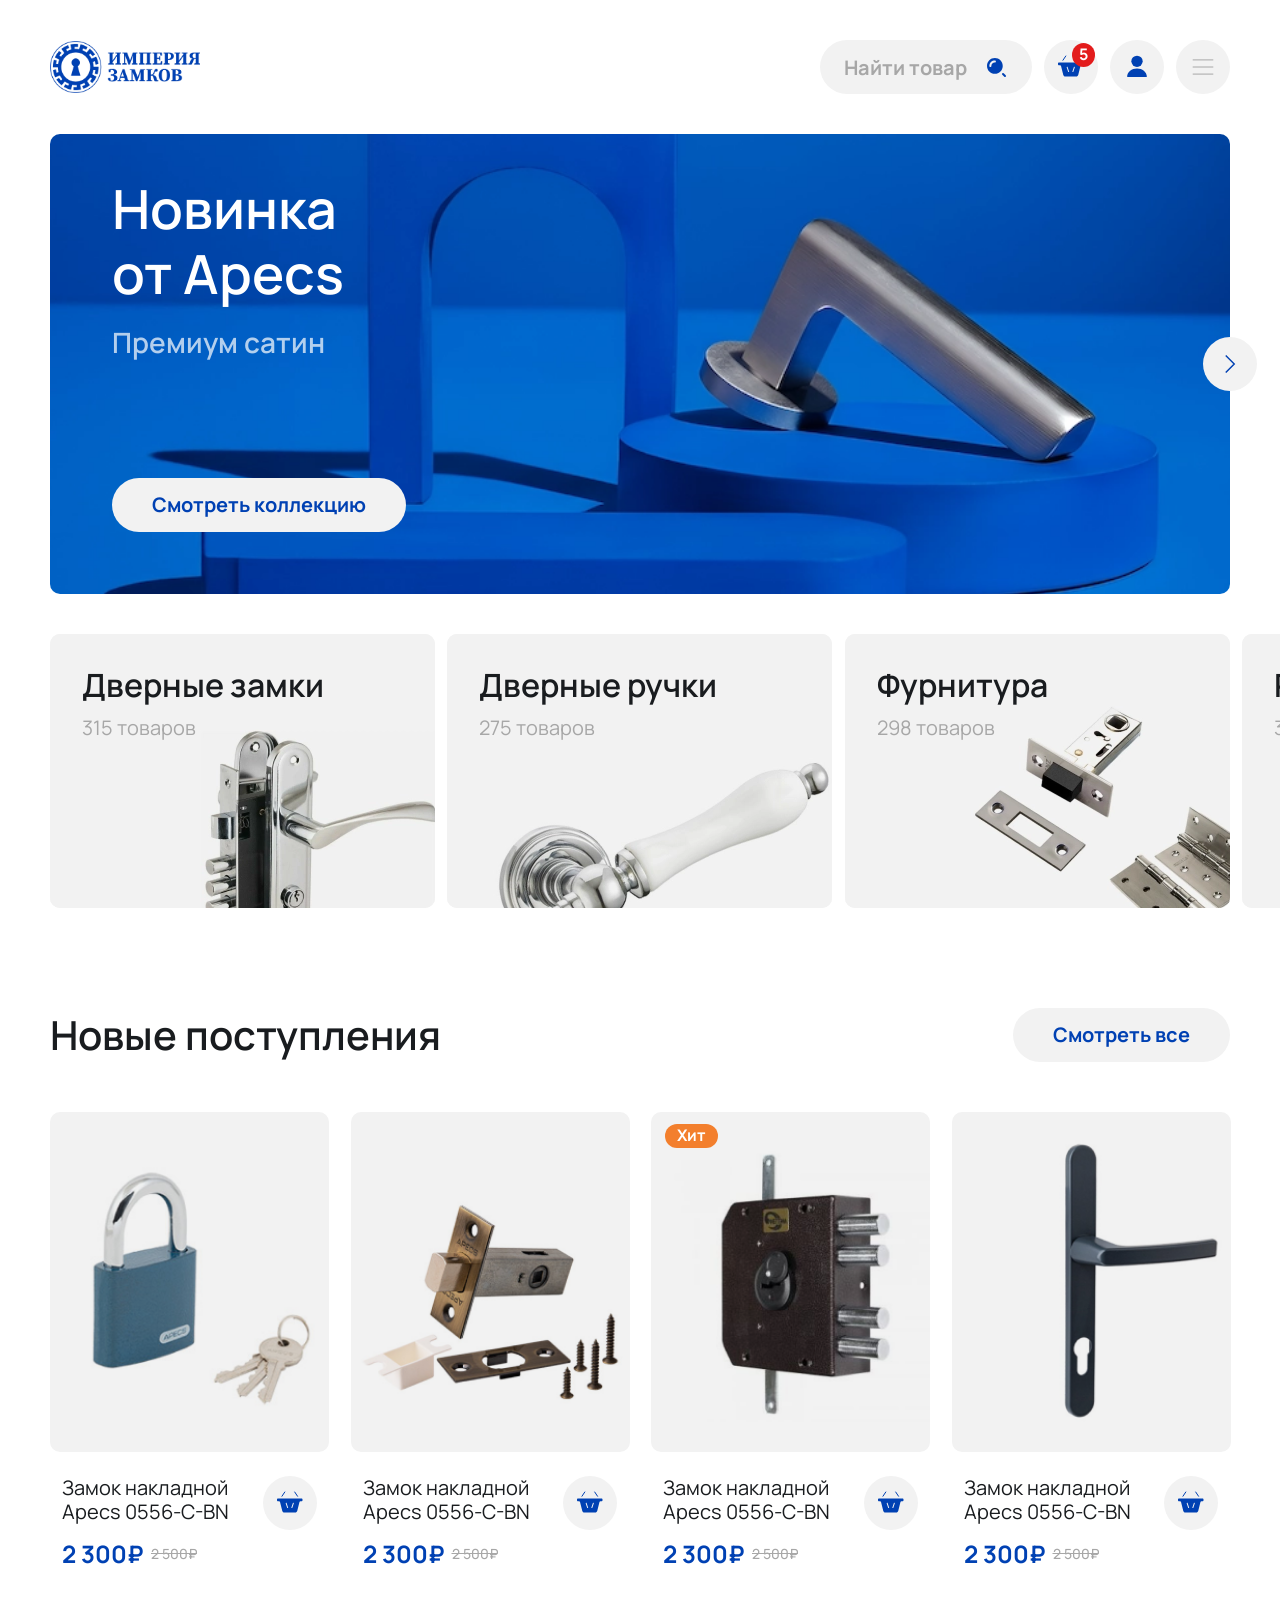
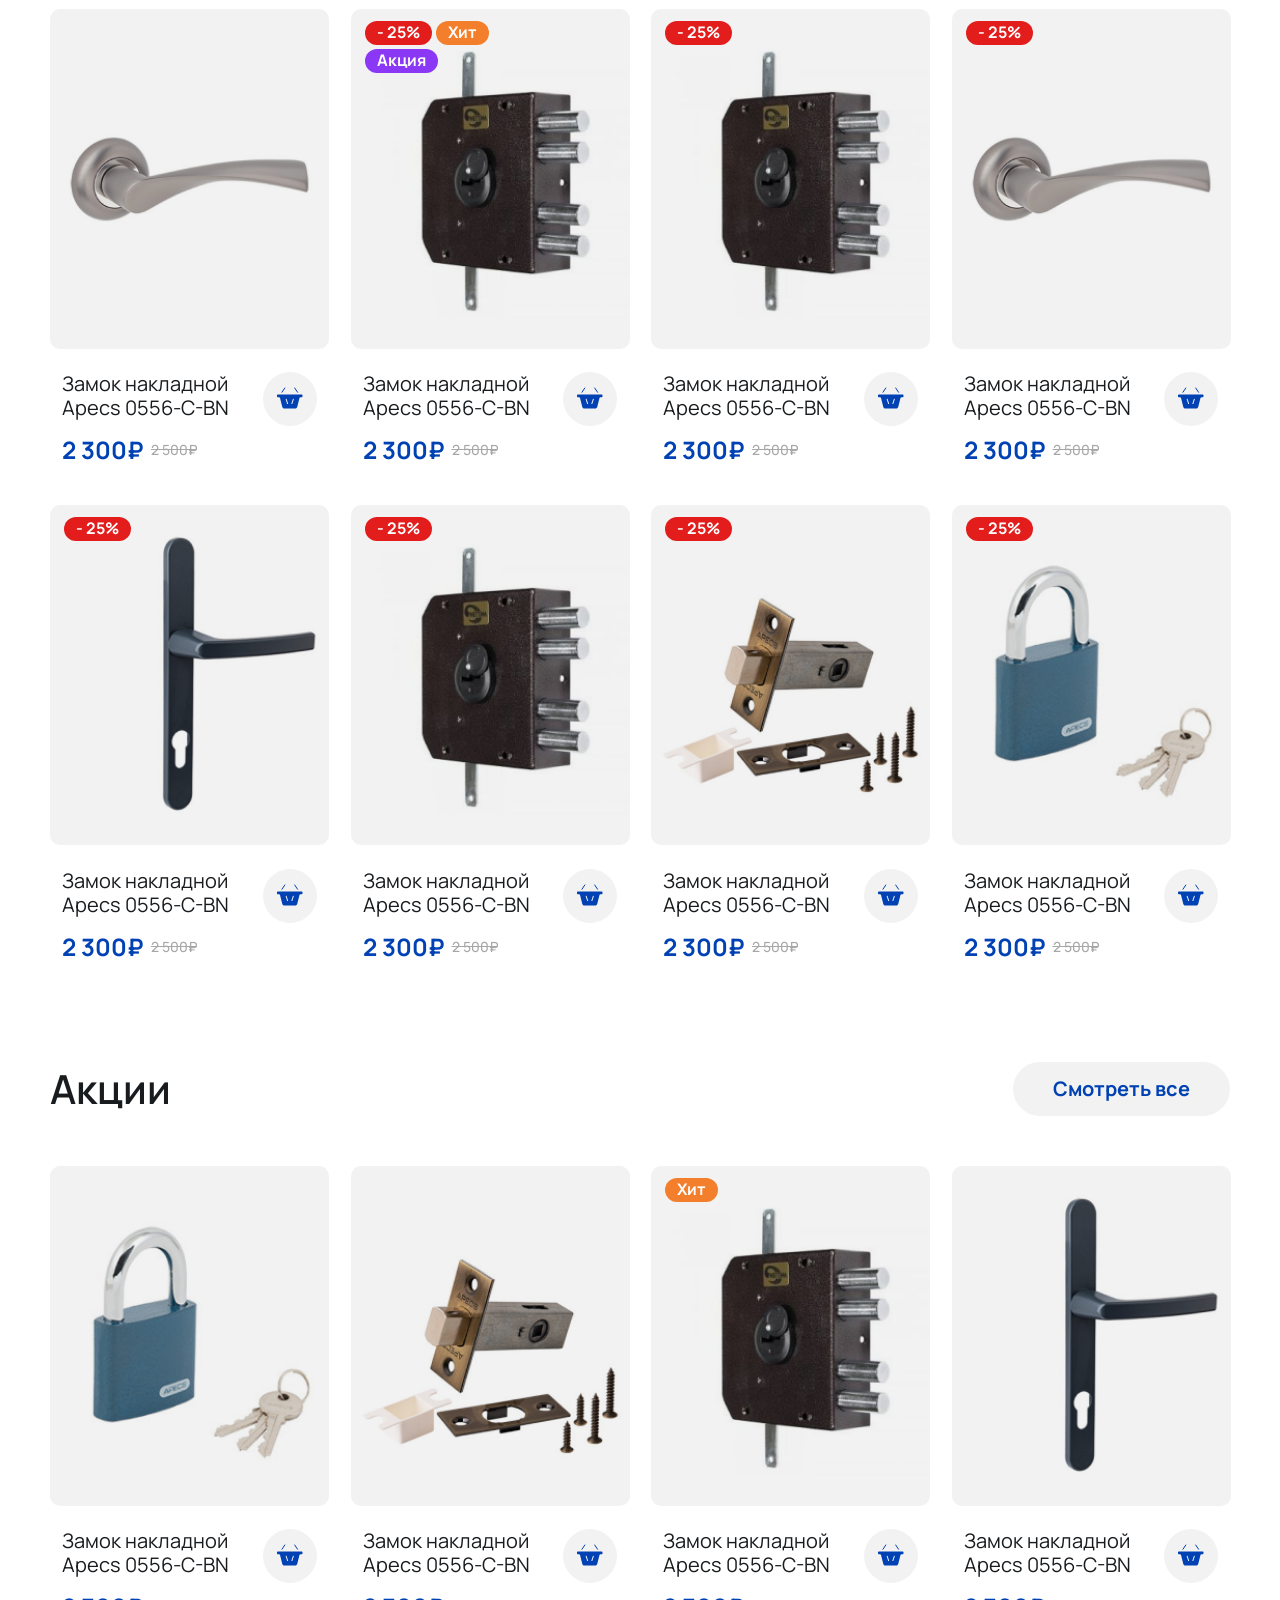
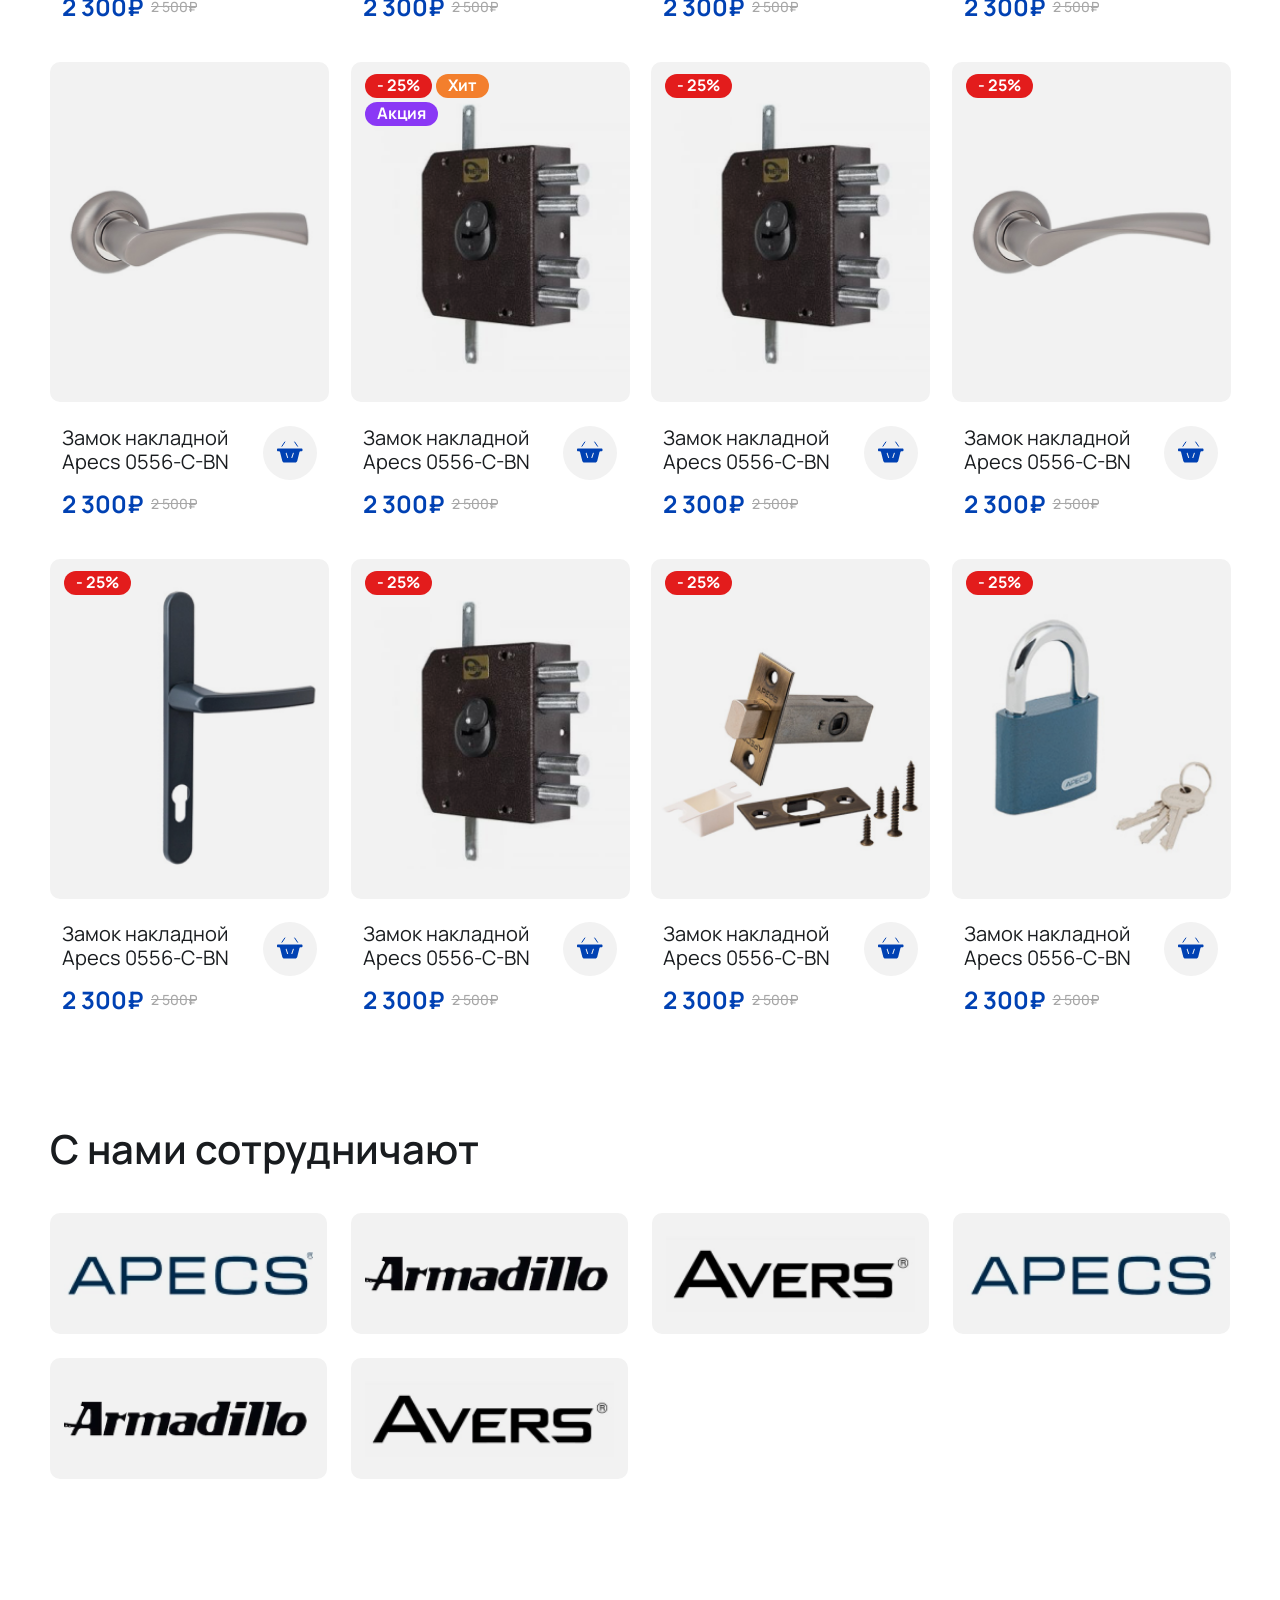
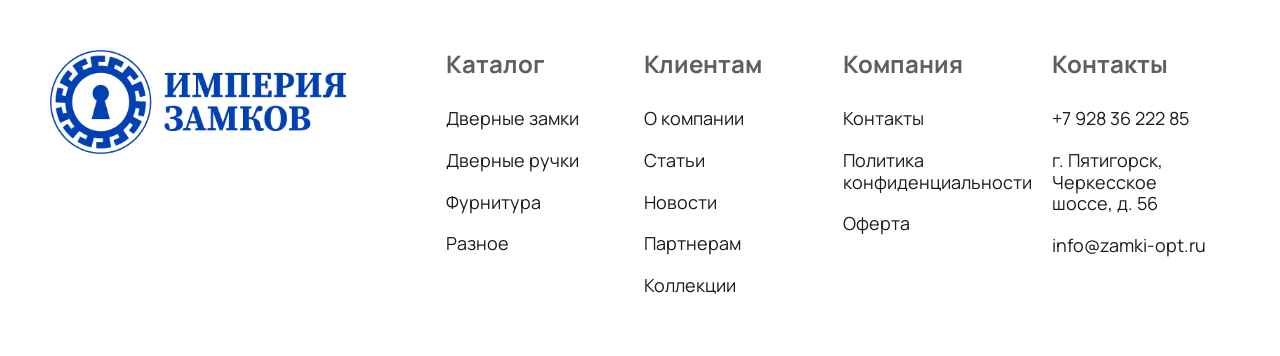
==== commit 6dea0cd2: "profile page" ====
--- a/index.html
+++ b/index.html
@@ -69,11 +69,11 @@
 						</div>
 					</section>
 				</div>
-				<a href="" class="link">О компании</a>
+				<a href="about-company.html" class="link">О компании</a>
 				<a href="news.html" class="link">Новости</a>
 				<a href="cooperation.html" class="link">Партнерам</a>
 				<a href="collection.html" class="link">Коллекции</a>
-				<a href="" class="link">Контакты</a>
+				<a href="contacts.html" class="link">Контакты</a>
 			</nav>
 			<div class="actions">
 				<button class="search-trigger">
@@ -83,11 +83,11 @@
 					<input type="text" placeholder="Найти товар">
 					<img src="images/icons/search.svg" alt="">
 				</label>
-				<a href="" class="basket">
+				<a href="ordering.html" class="basket">
 					<img src="images/icons/basket.svg" alt="">
 					<span>5</span>
 				</a>
-				<a href="" class="person">
+				<a href="profile.html" class="person">
 					<img src="images/icons/user.svg" alt="">
 				</a>
 				<button class="mobile-nav-trigger">
@@ -674,22 +674,22 @@
 				<h2 class="title">С нами сотрудничают</h2>
 				<div class="row">
 					<div class="card">
-						<img src="images/partner-1.webp" loading="lazy" alt="">
+						<img src="images/partners/partner-1.webp" loading="lazy" alt="">
 					</div>
 					<div class="card">
-						<img src="images/partner-2.webp" loading="lazy" alt="">
+						<img src="images/partners/partner-2.webp" loading="lazy" alt="">
 					</div>
 					<div class="card">
-						<img src="images/partner-3.webp" loading="lazy" alt="">
+						<img src="images/partners/partner-3.webp" loading="lazy" alt="">
 					</div>
 					<div class="card">
-						<img src="images/partner-1.webp" loading="lazy" alt="">
+						<img src="images/partners/partner-1.webp" loading="lazy" alt="">
 					</div>
 					<div class="card">
-						<img src="images/partner-2.webp" loading="lazy" alt="">
+						<img src="images/partners/partner-2.webp" loading="lazy" alt="">
 					</div>
 					<div class="card">
-						<img src="images/partner-3.webp" loading="lazy" alt="">
+						<img src="images/partners/partner-3.webp" loading="lazy" alt="">
 					</div>
 				</div>
 			</div>
--- a/css/style.css
+++ b/css/style.css
@@ -1 +1 @@
-@font-face{font-family:"Manrope";src:url("../fonts/manrope/Manrope-VariableFont_wght.ttf")}*{padding:0;margin:0;border:0}*,*:before,*:after{box-sizing:border-box}:focus,:active{outline:none}a:focus,a:active{outline:none}nav,footer,header,aside{display:block}html,body{font-size:100%;line-height:1;font-size:16px;-ms-text-size-adjust:100%;-moz-text-size-adjust:100%;-webkit-text-size-adjust:100%}html{overflow-x:hidden}input,button,textarea{font-family:inherit;font-size:inherit;color:inherit}input::-moz-placeholder, textarea::-moz-placeholder{color:inherit}input::placeholder,textarea::placeholder{color:inherit}input::-ms-clear{display:none}button{cursor:pointer;font-size:inherit;font-family:inherit;background:rgba(0,0,0,0)}button::-moz-focus-inner{padding:0;border:0}a{text-decoration:none;color:inherit}a:hover{text-decoration:none}ul li{list-style:none}img{vertical-align:top}h1,h2,h3,h4,h5,h6{font-size:inherit;font-weight:inherit}span,button,a{display:inline-block}p{display:block}:root{--black: #191C1F;--grey: #70695E;--z-header-nav: 40;--z-header: 50;--z-mask: 70;--z-modal: 100;--container-padding: 60px}@media(width < 1440px){:root{--container-padding: 50px}}@media(width < 1024px){:root{--container-padding: 40px}}@media(width < 768px){:root{--container-padding: 20px}}.modal::-webkit-scrollbar{display:none}.modal{-ms-overflow-style:none;scrollbar-width:none}.page_catalog .catalog-content .filter-trigger,.page_main .catalog .see-all,.component_product .counter,.page_catalog .catalog-content .sidebar-trigger,.modal__close,.page_news .news .show-more,.page_main .product-modal .buy,.page_main .start-slide .button,.page_news .news .card-button,.page_catalog .catalog-content .filter-menu__button,.page_catalog .category .tab-trigger,.page_main .start-slide .splide__slide:nth-child(1) .button{display:flex;align-items:center;justify-content:center;width:-moz-fit-content;width:fit-content;height:54px;padding:0 40px;font-size:20px;font-weight:700;border-radius:100px;text-align:center}.page_news .news .card-button,.page_catalog .catalog-content .filter-menu__button,.page_catalog .category .tab-trigger,.page_main .start-slide .splide__slide:nth-child(1) .button{background:#f2f2f2;color:#0041b3}.page_news .news .show-more,.page_main .product-modal .buy,.page_main .start-slide .button{background:#0041b3;color:#fff}.page_main .start-catalog .bg{position:absolute;top:0;left:0;width:100%;height:100%;-o-object-fit:cover;object-fit:cover}.page_catalog .catalog-content .filter-trigger input,.page_catalog .catalog-content .filter-menu__option input,.page_catalog .catalog-content .filter-menu__button input{position:absolute;z-index:-9999;width:0;height:0}.page_cooperation .cooperation .content .title,.page_article .article .title,.page_news .news .title,.page_collection .collection .title,.page_catalog .catalog-content .title,.page_main .partners .title,.page_main .catalog .title{font-size:48px;font-weight:600}@media(width < 1440px){.page_cooperation .cooperation .content .title,.page_article .article .title,.page_news .news .title,.page_collection .collection .title,.page_catalog .catalog-content .title,.page_main .partners .title,.page_main .catalog .title{font-size:40px}}@media(width < 1024px){.page_cooperation .cooperation .content .title,.page_article .article .title,.page_news .news .title,.page_collection .collection .title,.page_catalog .catalog-content .title,.page_main .partners .title,.page_main .catalog .title{font-size:32px}}@media(width < 768px){.page_cooperation .cooperation .content .title,.page_article .article .title,.page_news .news .title,.page_collection .collection .title,.page_catalog .catalog-content .title,.page_main .partners .title,.page_main .catalog .title{font-size:24px}}.page_catalog .catalog-content .sidebar-trigger,.modal__close{min-width:54px;padding:0;cursor:pointer;min-height:54px;background:#f2f2f2}.page_catalog .catalog-content .sidebar-trigger svg,.modal__close svg{width:34px;height:34px}header{margin-top:40px;background:#fff}header:has(.nav-menu-trigger:hover) .nav-menu{opacity:1;visibility:visible;translate:-50%}header .container{display:flex;align-items:center;justify-content:space-between}header .logo img{height:73px}header .nav{flex:0 1 auto;display:flex;gap:40px;align-items:center}header .actions{display:flex;justify-content:end;gap:12px}header .nav-menu-trigger .accordion__q{cursor:pointer;display:flex;align-items:center;gap:0;justify-content:center}header .link{font-size:20px;color:dimgray}header .link:hover{color:#0041b3}header .link:hover path{stroke:#0041b3}header .basket{position:relative}header .basket span{right:3px;top:3px;color:#fff;background:#e31c1c;padding:0 7px;height:24px;display:flex;align-items:center;justify-content:center;border-radius:50%;position:absolute;font-weight:700}header .person,header .basket,header .search-trigger,header .mobile-nav-trigger{display:flex;align-items:center;justify-content:center;width:54px;height:54px;border-radius:50%;background:#f2f2f2}header .nav-menu{opacity:0;visibility:hidden;translate:-50% 40px;transition:.3s;width:1548px;position:absolute;z-index:var(--z-header);top:123px;left:50%;background:#f2f2f2;border-radius:18px;padding:48px;display:flex;gap:40px}header .nav-menu:hover{opacity:1;visibility:visible;translate:-50%}header .nav-menu::after{top:-40px;left:0;width:100%;position:absolute;content:"";height:40px}header .group{flex:0 1 260px;display:flex;flex-direction:column;gap:24px}header .group-title{font-size:24px;font-weight:700;margin-bottom:8px;grid-column:span 2;color:#2a2a2a}header .group-link{font-size:20px;color:dimgray;align-self:start}header .group-link:hover{color:#0041b3}header ._double{flex:0 1 552px;display:grid;grid-template-columns:repeat(2, 1fr)}header .mobile-nav-trigger{display:none}header .mobile-nav-trigger .close{display:none}header .search-trigger{display:none}header .mobile-nav-trigger._open .close{display:flex}header .mobile-nav-trigger._open .lines{display:none}header .hover-only{pointer-events:none}@media(width >= 1440px){header .accordion__a{overflow:visible !important;transition:.3s !important;height:auto !important;min-height:var(--min-height) !important;pointer-events:auto !important}}@media(width < 1550px){header .logo img{height:unset;width:150px}header .nav{gap:24px}header .nav-menu{width:1300px}}@media(width < 1440px){header .container>*{position:relative;z-index:var(--z-header)}header .mobile-nav-trigger{display:flex}header .nav-menu-trigger{display:block}header .nav-menu{opacity:1;visibility:visible;position:static;translate:0 !important;padding:0;width:auto;align-items:center;background:none;display:flex;flex-direction:column;gap:30px}header .accordion._open .accordion__a{padding:30px 0}header .accordion._open .accordion__q svg{rotate:180deg}header .group{align-items:center;flex:unset;gap:16px}header .group-title{color:#2a2a2a;margin:0}header .group-link{align-self:center;font-weight:400;color:dimgray}header ._double{display:flex}header .link{font-size:24px;font-weight:700;color:dimgray}header .nav{overflow-y:auto;position:fixed;z-index:var(--z-header-nav);top:0;left:0;top:94px;padding:60px 0;width:100%;height:calc(100% - 94px);background:#fff;flex-direction:column;align-items:center;transition:.3s;translate:100%}header .nav._open{translate:0}}@media(width < 768px){header .logo img{width:122px}header .actions{gap:4px}header._searching .component_search{display:flex}header._searching .search-trigger,header._searching .basket,header._searching .person,header._searching .mobile-nav-trigger{display:none}header .search-trigger{display:flex}header .component_search{display:none}}@media(width < 400px){header .logo img{width:102px}header .person,header .basket,header .search-trigger,header .mobile-nav-trigger{width:44px;height:44px}}footer{margin-top:140px;padding:80px 0 120px}footer .logo{flex:0 1 422px;max-width:422px}footer .logo img{width:100%}footer .container{display:flex;gap:100px;justify-content:space-between}footer .lists{flex:0 1 1117px;display:grid;grid-template-columns:repeat(4, 1fr);gap:20px}footer .list-title{font-size:24px;font-weight:700;color:#5f5f5f;margin-bottom:10px}footer .list-item{font-size:18px;width:-moz-fit-content;width:fit-content}footer .list-item:hover{color:#0041b3}footer .list{display:flex;flex-direction:column;gap:20px}@media(width < 1440px){footer{padding:60px 0;margin-top:110px}}@media(width < 1024px){footer{padding:40px 0;margin-top:80px}}@media(width < 1024px){footer .container{flex-direction:column-reverse;gap:60px}footer .logo{flex:unset}footer .lists{flex:unset}}@media(width < 768px){footer .lists{grid-template-columns:repeat(2, auto);row-gap:58px}footer .list-title{margin:0}footer .list:nth-child(1){order:1}footer .list:nth-child(2){order:3}footer .list:nth-child(3){order:2}footer .list:nth-child(4){order:4}}@media(width < 425px){footer .lists{justify-content:start}}@media(width < 400px){footer .lists{display:flex;flex-direction:column;gap:32px}}.splide__arrows{display:flex}.splide__arrows .splide__arrow{background:#f2f2f2;border-radius:50%;height:54px;width:54px;flex:0 0 54px;transition:.2s}.splide__arrows .splide__arrow img,.splide__arrows .splide__arrow svg{width:34px;height:34px}.splide__arrows .splide__arrow:disabled{opacity:0;visibility:hidden}.tab-system .tab-content{height:0;overflow:hidden}.tab-system .tab-content._active{height:unset}.accordion{transition:.3s}.accordion .accordion__q{display:flex;justify-content:space-between;align-items:center;gap:20px;cursor:pointer;transition:inherit}.accordion .accordion__a{align-content:center}.accordion button{transition:inherit}.component_search{display:flex;align-items:center;background:#f2f2f2;padding:0 24px;border-radius:100px;color:#0041b3}.component_search input{width:140px;height:54px;font-weight:700;font-size:20px;background:rgba(0,0,0,0);padding-right:12px;min-width:0}.component_search input::-moz-placeholder{color:#a7a7a7}.component_search input::placeholder{color:#a7a7a7}.component_application-form{background:#0041b3;border-radius:18px;padding:38px 48px 48px;color:#fff;display:flex;flex-direction:column;gap:12px;text-align:center;line-height:1.4}.component_application-form .title{font-size:24px;font-weight:700}.component_application-form .text{font-size:20px}.component_application-form .text a{text-decoration:underline}.component_application-form .input{margin-top:4px;display:flex;flex-direction:column;align-items:start;gap:12px}.component_application-form .input-label{font-weight:500;font-size:14px}@media(width < 1440px){.component_application-form{padding:32px}.component_application-form .text{font-size:18px}}@media(width < 1024px){.component_application-form{text-align:left}.component_application-form .text{font-size:16px;line-height:1.4}}@media(width < 768px){.component_application-form{padding:24px}.component_application-form .text{font-size:14px}}.component_input{height:54px;font-size:20px;padding:0 24px;border-radius:10px;background:#fff;width:100%;color:#0041b3}.component_input::-moz-placeholder{color:#a7a7a7}.component_input::placeholder{color:#a7a7a7}.component_product{padding:16px 24px;background:#fff;border-radius:10px;display:flex;align-items:center;gap:44px}.component_product .product-id{font-size:20px;color:dimgray}.component_product .product-image{background:#f2f2f2;border-radius:5px}.component_product .product-image img{height:80px;mix-blend-mode:darken}.component_product .product-name{font-size:20px;max-width:170px;line-height:1.4}.component_product .product-price{display:flex;gap:8px;align-items:center;flex:1 1 auto;justify-content:center;margin-left:130px;white-space:nowrap}.component_product .new-price{font-size:24px;font-weight:700;color:#0041b3}.component_product .old-price{font-weight:500;font-size:14px;color:#a7a7a7;text-decoration:line-through}.component_product .counter{background:#f2f2f2;width:200px;gap:4px;font-size:20px;font-weight:700;color:#0041b3}.component_product .increment,.component_product .decrement{display:flex;cursor:pointer}.component_product .increment:hover path,.component_product .decrement:hover path{stroke:#0041b3}@media(width < 1650px){.component_product .product-price{margin:0}}@media(width < 1440px){.component_product{gap:24px;row-gap:6px;display:grid;grid-template-columns:65px 1fr 1fr}.component_product .product-image{order:1;grid-row:span 2;justify-self:start}.component_product .product-name{order:2;grid-column:span 2;max-width:unset;align-self:start}.component_product .product-id{order:3;grid-column:span 2;align-self:start}.component_product .counter{margin-top:18px;order:4;grid-column:span 2}.component_product .product-price{margin-top:18px;order:5}}@media(width < 768px){.component_product .product-price{flex-direction:column-reverse;gap:0;align-items:end}.component_product .counter{width:90px;padding:0}}.modal{position:fixed;z-index:var(--z-modal);top:0;left:0;width:100%;height:100%;display:flex;background:rgba(0,0,0,.5058823529);overflow-y:scroll;overflow-x:hidden;padding:var(--container-padding);visibility:hidden;opacity:0;pointer-events:none;transition:.2s}.modal._open{visibility:visible;opacity:1;pointer-events:unset}.modal._open .modal__body{translate:0}.modal__body{translate:0 40px;transition:.2s;margin:auto;flex:0 1 1462px;max-width:1462px;border-radius:40px;background:#fff;position:relative;padding:60px}.modal__close{position:absolute;right:60px;top:60px;z-index:2}@media(width < 1024px){.modal__close{top:18px;right:18px}}.page_main .start-slide .container{position:relative}.page_main .start-slide .splide__track{border-radius:10px;contain:paint}.page_main .start-slide .splide__slide:nth-child(1){color:#fff}.page_main .start-slide .splide__slide:nth-child(1) img{width:160%;height:160%;translate:-20% -20%}.page_main .start-slide .splide__slide{color:var(--black);height:460px;padding:42px 62px 62px;display:flex;flex-direction:column}.page_main .start-slide .splide__arrow--prev{position:absolute;z-index:2;top:50%;translate:-50% -50%;left:var(--container-padding)}.page_main .start-slide .splide__arrow--next{position:absolute;z-index:2;top:50%;translate:50% -50%;right:var(--container-padding)}.page_main .start-slide .bg{position:absolute;z-index:-1;top:0;left:0;width:100%;height:100%;-o-object-fit:cover;object-fit:cover}.page_main .start-slide .title{font-size:64px;font-weight:600}.page_main .start-slide .subtitle{margin-top:20px;opacity:.7;font-size:32px;font-weight:600}.page_main .start-slide .button{margin-top:auto}@media(width < 1440px){.page_main .start-slide .title{font-size:54px}.page_main .start-slide .subtitle{font-size:28px}}@media(width < 1024px){.page_main .start-slide .title{font-size:48px}.page_main .start-slide .splide__slide{padding:22px 32px 32px;height:400px}.page_main .start-slide .subtitle{font-size:24px;margin-top:12px}}@media(width < 768px){.page_main .start-slide .title{font-size:32px}.page_main .start-slide .subtitle{font-size:20px}.page_main .start-slide .splide__arrow--prev{translate:-16px -50%}.page_main .start-slide .splide__arrow--next{translate:16px -50%}}.page_main .start-catalog{margin-top:40px}.page_main .start-catalog .splide__slide{position:relative;height:274px;padding:40px;background:#f2f2f2;border-radius:10px;contain:paint}.page_main .start-catalog .bg{z-index:-1}.page_main .start-catalog .title{color:var(--black);font-weight:600;font-size:32px}.page_main .start-catalog .text{margin-top:12px;font-size:20px;color:#a7a7a7}.page_main .start-catalog .splide__track{margin:0 calc((100vw - 100%)/-2)}@media(width < 1440px){.page_main .start-catalog .splide__slide{padding:32px}}@media(width < 1024px){.page_main .start-catalog{margin-top:24px}.page_main .start-catalog .title{font-size:28px}.page_main .start-catalog .splide__slide{padding:24px;height:200px}.page_main .start-catalog .text{margin-top:8px;font-size:17px}}@media(width < 768px){.page_main .start-catalog .title{font-size:24px}.page_main .start-catalog .splide__slide{padding:16px}.page_main .start-catalog .text{font-size:14px}}.page_main .catalog{margin-top:140px}.page_main .catalog .head{display:flex;align-items:center;justify-content:space-between}.page_main .catalog .see-all{background:#f2f2f2;color:#0041b3}.page_main .catalog .see-all svg,.page_main .catalog .see-all img{display:none}.page_main .catalog .grid{margin-top:50px;gap:40px 22px;display:grid;grid-template-columns:repeat(6, 1fr)}.page_main .catalog .card{position:relative}.page_main .catalog .image{background:#f2f2f2;border-radius:10px;contain:paint;aspect-ratio:273/333;width:100%}.page_main .catalog .bg{width:100%;height:100%;mix-blend-mode:darken;-o-object-fit:cover;object-fit:cover}.page_main .catalog .tags{position:absolute;top:12px;left:14px;display:flex;gap:4px;flex-wrap:wrap;max-width:150px}.page_main .catalog .tag{font-weight:700;color:#fff;height:24px;padding:0 12px;display:flex;align-items:center;justify-content:center;border-radius:100px}.page_main .catalog .red{background:#e31c1c}.page_main .catalog .actions{margin-top:24px;padding:0 12px;display:flex;gap:8px}.page_main .catalog .name{display:-webkit-box;-webkit-line-clamp:2;-webkit-box-orient:vertical;overflow:hidden;text-overflow:ellipsis;font-size:20px}.page_main .catalog .price{margin-top:16px;display:flex;gap:8px;align-items:center;flex-wrap:wrap}.page_main .catalog .new-price{color:#0041b3;font-size:24px;font-weight:700}.page_main .catalog .old-price{font-size:14px;font-weight:500;color:#a7a7a7;text-decoration:line-through}.page_main .catalog .basket{background:#f2f2f2;border-radius:50%;width:54px;height:54px;flex:0 0 54px;display:flex;align-items:center;justify-content:center}.page_main .catalog .basket img,.page_main .catalog .basket svg{width:34px;height:34px}.page_main .catalog .orange{background:#f37f2d}.page_main .catalog .purple{background:#8a38f5}@media(width < 1600px){.page_main .catalog .grid{grid-template-columns:repeat(5, 1fr)}}@media(width < 1440px){.page_main .catalog{margin-top:100px}.page_main .catalog .grid{grid-template-columns:repeat(4, 1fr)}}@media(width < 1024px){.page_main .catalog{margin-top:60px}.page_main .catalog .see-all{width:54px;height:54px;padding:0}.page_main .catalog .see-all span{display:none}.page_main .catalog .see-all svg,.page_main .catalog .see-all img{display:flex;width:32px;height:32px}.page_main .catalog .grid{row-gap:32px;margin-top:24px;grid-template-columns:repeat(3, 1fr)}.page_main .catalog .actions{flex-direction:column;gap:12px;padding:0}.page_main .catalog .basket{width:100%;border-radius:100px}.page_main .catalog .price{margin-top:8px}}@media(width < 768px){.page_main .catalog .grid{grid-template-columns:repeat(2, 1fr)}.page_main .catalog .name{font-size:18px}}@media(width < 375px){.page_main .catalog .grid{-moz-column-gap:12px;column-gap:12px}}.page_main .partners{margin-top:140px}.page_main .partners .row{margin-top:40px;gap:24px;display:grid;grid-template-columns:repeat(6, 1fr)}.page_main .partners .card{border-radius:10px;contain:paint;background:#f2f2f2;padding:0 14px;display:flex;align-items:center;justify-content:center;aspect-ratio:274/120}.page_main .partners .card img{mix-blend-mode:darken;width:100%}@media(width < 1440px){.page_main .partners{margin-top:110px}.page_main .partners .row{grid-template-columns:repeat(4, 1fr)}}@media(width < 1024px){.page_main .partners{margin-top:80px}.page_main .partners .row{margin-top:30px;grid-template-columns:repeat(3, 1fr);gap:12px}}@media(width < 768px){.page_main .partners .row{grid-template-columns:repeat(2, 1fr);gap:8px}}.page_main .product-modal .modal__body{display:flex;gap:60px}.page_main .product-modal .sliders{display:flex;gap:12px}.page_main .product-modal .left{flex:1 1 0;min-width:0}.page_main .product-modal .right{flex:1 1 0}.page_main .product-modal .splide{min-width:0}.page_main .product-modal .splide .splide__slide{background:rgba(0,0,0,.0784313725);contain:paint}.page_main .product-modal .splide .splide__slide img{mix-blend-mode:darken}.page_main .product-modal #product-preview_splide img{width:100%;height:100%;-o-object-fit:cover;object-fit:cover}.page_main .product-modal #product-preview_splide .splide__slide{border-radius:10px}.page_main .product-modal #product-preview_splide .splide__pagination{counter-reset:pagination-num}.page_main .product-modal #product-preview_splide .splide__pagination__page:before{counter-increment:pagination-num;content:counter(pagination-num)}.page_main .product-modal .counter{color:#fff;font-weight:700;background:#a7a7a7;padding:0 12px;height:24px;border-radius:100px;display:flex;align-items:center;justify-content:center;position:absolute;z-index:1;bottom:8px;left:50%;translate:-50%;display:none}.page_main .product-modal #product-preview-minimap_splide{flex:0 0 98px}.page_main .product-modal #product-preview-minimap_splide .splide__slide{cursor:pointer;border-radius:3px;aspect-ratio:98/120}.page_main .product-modal #product-preview-minimap_splide .splide__slide img{width:100%;-o-object-fit:cover;object-fit:cover}.page_main .product-modal #product-preview-minimap_splide .splide__slide.is-active::after{position:absolute;content:"";top:0;left:0;width:100%;height:100%;background:rgba(0,0,0,.2274509804)}.page_main .product-modal .splide__arrow{margin:12px auto 0}.page_main .product-modal .splide__arrow--prev{display:none}.page_main .product-modal .files{display:flex;margin-top:24px;gap:24px;flex-wrap:wrap}.page_main .product-modal .file{display:flex;gap:12px;align-items:center;font-size:14px;font-weight:500;color:#111}.page_main .product-modal .file span{max-width:100px}.page_main .product-modal .title{font-size:32px;font-weight:600;max-width:360px}.page_main .product-modal .tags{margin-top:18px;display:flex;-moz-column-gap:24px;column-gap:24px;row-gap:12px;flex-wrap:wrap}.page_main .product-modal .tag{color:#5f5f5f;font-size:14px;font-weight:500}.page_main .product-modal .blue{color:#0041b3}.page_main .product-modal .price-and-button{margin-top:32px;display:flex;justify-content:space-between;flex-wrap:wrap;row-gap:12px;gap:8px}.page_main .product-modal .price{display:flex;align-items:center;gap:8px}.page_main .product-modal .prices{display:flex;gap:8px;align-items:center}.page_main .product-modal .new-price{color:#0041b3;font-size:32px;font-weight:600}.page_main .product-modal .old-price{font-size:14px;font-weight:500;color:#a7a7a7;text-decoration:line-through}.page_main .product-modal .discount{color:#fff;background:#e31c1c;font-weight:700;height:24px;align-items:center;justify-content:center;display:flex;padding:0 12px;border-radius:100px}.page_main .product-modal .info{margin-top:60px;display:grid;grid-template-columns:repeat(2, 1fr);color:dimgray;font-size:18px}.page_main .product-modal .info>div{padding:8px 16px}.page_main .product-modal .info>div:nth-child(4n-3){background:#f2f2f2;border-radius:10px 0 0 10px}.page_main .product-modal .info>div:nth-child(4n-2){background:#f2f2f2;border-radius:0 10px 10px 0}.page_main .product-modal ._mobile{display:none}@media(width < 1440px){.page_main .product-modal #product-preview-minimap_splide{flex:0 0 60px}.page_main .product-modal .prices{flex-direction:column-reverse;gap:0;align-items:start}.page_main .product-modal .modal__body{padding:40px;gap:40px}}@media(width < 1024px){.page_main .product-modal ._mobile{display:flex}.page_main .product-modal ._desktop{display:none}.page_main .product-modal .modal__body{flex-direction:column}.page_main .product-modal #product-preview-minimap_splide{flex:0 0 120px}.page_main .product-modal .info{margin-top:40px}.page_main .product-modal .title{font-size:28px}.page_main .product-modal .files{margin-top:40px}}@media(width < 768px){.page_main .product-modal #product-preview-minimap_splide{display:none}.page_main .product-modal #product-preview_splide .splide__slide{border-radius:30px}.page_main .product-modal .counter{display:flex}.page_main .product-modal .modal__body{padding:10px 10px 30px;gap:16px}.page_main .product-modal .title{font-size:24px}.page_main .product-modal .info{font-size:16px}.page_main .product-modal .tags{gap:16px;font-size:14px}}.page_catalog main{margin-top:80px}@media(width < 1440px){.page_catalog main{margin-top:60px}}@media(width < 1024px){.page_catalog main{margin-top:40px}}.page_catalog .catalog .container{display:flex;position:relative}@media(width < 1440px){.page_catalog .catalog .container{gap:24px}}.page_catalog .catalog:has(.sidebar-trigger input:checked) .category{visibility:visible;opacity:1;translate:0}.page_catalog .category{flex:0 0 446px}.page_catalog .category .head{display:flex;gap:8px;margin-bottom:40px;flex-wrap:wrap}.page_catalog .category .tab-trigger{padding:0 20px}.page_catalog .category .tab-trigger._active{background:#0041b3;color:#fff}.page_catalog .category .tab-content{padding-left:20px}.page_catalog .category .groups{display:flex;flex-direction:column;gap:22px}.page_catalog .category .group{display:flex;flex-direction:column;gap:14px;align-items:start}.page_catalog .category .group-title{color:#2a2a2a;font-weight:700;font-size:24px}.page_catalog .category .list{display:flex;flex-direction:column;align-items:start;gap:8px}.page_catalog .category .option{color:dimgray;font-size:20px;cursor:pointer}.page_catalog .category .option._active{color:#0041b3}@media(width < 1440px){.page_catalog .category{flex:0 0 auto}}@media(width < 1024px){.page_catalog .category{position:absolute;top:74px;left:var(--container-padding);z-index:var(--z-header-nav);width:calc(100vw - var(--container-padding)*2);background:#f2f2f2;border-radius:18px;opacity:0;visibility:hidden;transition:.2s;translate:0 40px;padding:32px}.page_catalog .category .tab-content{padding:0}.page_catalog .category .tab-trigger{background:#fff}.page_catalog .category .groups,.page_catalog .category .list{max-height:340px;overflow-y:auto}.page_catalog .category .head{margin-bottom:24px}}@media(width < 768px){.page_catalog .category .tab-trigger{padding:0 16px}}.page_catalog .catalog-content{flex:1 1 auto}.page_catalog .catalog-content .head{display:flex;justify-content:space-between;align-items:center;position:relative}.page_catalog .catalog-content .filter-menu{position:absolute;z-index:var(--z-header-nav);top:calc(100% + 20px);border-radius:18px;padding:48px;right:0;background:#f2f2f2;max-width:1540px;width:calc(100vw - var(--container-padding)*2);opacity:0;visibility:hidden;transition:.2s;translate:0 40px}.page_catalog .catalog-content:has(.filter-trigger input:checked) .filter-menu{opacity:1;visibility:visible;translate:0}.page_catalog .catalog-content .filter-menu__title{font-size:24px;font-weight:700}.page_catalog .catalog-content .filter-menu__type{margin-top:24px;margin-bottom:18px;display:flex;gap:16px;flex-wrap:wrap}.page_catalog .catalog-content .filter-menu__button{background:#fff;cursor:pointer}.page_catalog .catalog-content .filter-menu__button:has(input:checked){background:#0041b3;color:#fff}.page_catalog .catalog-content .filter-menu__list{margin-top:24px;display:grid;grid-template-columns:repeat(5, 1fr);gap:16px;flex-direction:column}.page_catalog .catalog-content .filter-menu__group{display:flex;flex-direction:column;gap:16px}.page_catalog .catalog-content .filter-menu__option{width:-moz-fit-content;width:fit-content;font-size:20px;color:dimgray;padding-left:32px;position:relative;cursor:pointer}.page_catalog .catalog-content .filter-menu__option::after{content:"";position:absolute;top:50%;left:0;translate:0 -50%;width:24px;height:24px;background:url("../images/icons/checkbox-unchecked.svg")}.page_catalog .catalog-content .filter-menu__option:has(input:checked){color:#0041b3}.page_catalog .catalog-content .filter-menu__option:has(input:checked)::after{background:url("../images/icons/checkbox-checked.svg")}.page_catalog .catalog-content .filter-trigger{padding:0;width:54px;background:#f2f2f2;cursor:pointer}.page_catalog .catalog-content .accordions{margin-top:50px;display:flex;gap:16px;flex-direction:column;min-height:585px}.page_catalog .catalog-content .accordion{background:#f9f9f9;border-radius:18px;padding:16px 24px}.page_catalog .catalog-content .accordion._open>.accordion__q>button{rotate:180deg}.page_catalog .catalog-content .accordion__q{padding:8px 24px;border-radius:8px}.page_catalog .catalog-content .accordion__content{display:flex;flex-direction:column;gap:12px;padding-top:12px}.page_catalog .catalog-content .ac-sub{padding:0}.page_catalog .catalog-content .ac-sub._open .accordion__q{background:#fff}.page_catalog .catalog-content .ac-title{font-weight:700;font-size:24px}.page_catalog .catalog-content .ac-subtitle{font-size:20px;font-weight:700;color:dimgray}.page_catalog .catalog-content .sidebar-trigger{display:none}@media(width < 1500px){.page_catalog .catalog-content .filter-menu__list{grid-template-columns:repeat(3, 1fr)}}@media(width < 1024px){.page_catalog .catalog-content .accordions{margin-top:30px}.page_catalog .catalog-content .sidebar-trigger{display:flex}.page_catalog .catalog-content .filter-menu{padding:32px}.page_catalog .catalog-content .filter-menu__list{grid-template-columns:1fr}.page_catalog .catalog-content .head{justify-content:start;gap:8px}.page_catalog .catalog-content .filter-trigger{margin-left:auto}.page_catalog .catalog-content .filter-menu__list{max-height:450px;overflow-y:auto}}@media(width < 768px){.page_catalog .catalog-content .accordions{margin-top:20px}.page_catalog .catalog-content .filter-menu__type{gap:8px}.page_catalog .catalog-content .filter-menu__button{padding:0 16px}.page_catalog .catalog-content .accordions>.accordion{padding:16px}.page_catalog .catalog-content .ac-subtitle{font-size:18px;font-weight:400}.page_catalog .catalog-content .accordion__q{padding:8px 14px}.page_catalog .catalog-content .accordion__content{gap:8px;padding-top:8px}}.page_collection main{margin-top:70px}@media(width < 1024px){.page_collection main{margin-top:30px}}.page_collection .collection .groups{margin-top:40px;display:flex;gap:40px;flex-direction:column}.page_collection .collection .subtitle{font-size:32px;font-weight:600}.page_collection .collection .splide__track{margin:32px calc((100vw - 100%)/-2) 0}.page_collection .collection .file{border-radius:10px;background:#f9f9f9;display:flex;flex-direction:column;gap:24px;align-items:start;width:257px;min-height:170px;font-size:24px;font-weight:700;padding:24px 24px 18px;gap:10px}.page_collection .collection .file span{margin-top:auto}@media(width < 1440px){.page_collection .collection .subtitle{font-size:28px}}@media(width < 1024px){.page_collection .collection .groups{margin-top:30px}.page_collection .collection .splide__track{margin-top:16px}.page_collection .collection .subtitle{font-size:24px}.page_collection .collection .file{font-size:20px;font-weight:400}}@media(width < 768px){.page_collection .collection .title{max-width:300px}.page_collection .collection .subtitle{font-size:20px}.page_collection .collection .file{padding:8px;width:160px;font-size:18px}}.page_news main{margin-top:90px}@media(width < 1440px){.page_news main{margin-top:50px}}@media(width < 1024px){.page_news main{margin-top:30px}}.page_news .news .head{display:flex;align-items:center;justify-content:space-between}.page_news .news .component_search{width:422px;justify-content:space-between}.page_news .news .component_search input{width:auto;flex:1 1 auto}.page_news .news .grid{margin-top:60px;gap:70px 36px;display:grid;grid-template-columns:repeat(4, 1fr)}.page_news .news .card-image{border-radius:10px;contain:paint;aspect-ratio:410/333}.page_news .news .card-image img{width:100%;height:100%;-o-object-fit:cover;object-fit:cover}.page_news .news .card-body{margin-top:24px;padding:0 18px}.page_news .news .card-date{font-weight:500;font-size:14px;color:#ccc;display:flex;align-items:center;gap:4px}.page_news .news .card-date hr{width:1px;height:16px;background:#ccc}.page_news .news .card-title{font-size:20px;font-weight:700;margin-top:10px;display:-webkit-box;-webkit-line-clamp:2;-webkit-box-orient:vertical;overflow:hidden;text-overflow:ellipsis}.page_news .news .card-text{margin-top:12px;font-size:18px;display:-webkit-box;-webkit-line-clamp:2;-webkit-box-orient:vertical;overflow:hidden;text-overflow:ellipsis}.page_news .news .card-button{width:100%;margin-top:24px}.page_news .news .show-more{margin:104px auto 0}@media(width < 1440px){.page_news .news .grid{grid-template-columns:repeat(3, 1fr);gap:54px 24px}}@media(width < 1024px){.page_news .news .grid{margin-top:46px;grid-template-columns:repeat(2, 1fr)}}@media(width < 768px){.page_news .news .head{flex-direction:column;align-items:start;gap:20px}.page_news .news .grid{grid-template-columns:1fr}.page_news .news .component_search{width:100%}}.page_article main{margin-top:60px}@media(width < 1024px){.page_article main{margin-top:40px}}.page_article .article{line-height:1.4;text-wrap:balance}.page_article .article .body{max-width:1166px;margin:0 auto}.page_article .article .head{display:flex;align-items:center;gap:12px;font-size:18px;color:#a7a7a7}.page_article .article .head span{margin-left:auto}.page_article .article .prev,.page_article .article .next{background:#f2f2f2;width:54px;height:54px;border-radius:50%;display:flex;align-items:center;justify-content:center}.page_article .article .title{text-align:center;max-width:1010px;margin:40px auto 0}.page_article .article .date{margin-top:30px;display:flex;align-items:center;justify-content:center;gap:4px;font-size:20px;gap:12px;color:#ccc}.page_article .article .date hr{height:16px;background:#ccc;width:1px}.page_article .article .image{margin-top:50px}.page_article .article .image img{width:100%;border-radius:10px}.page_article .article .text{margin-top:50px;gap:24px;display:flex;flex-direction:column;font-size:20px}.page_article .article .blue{border-radius:10px;background:#e6f5ff;padding:40px}.page_article .article .list{margin-top:40px;font-size:20px;display:flex;flex-direction:column;gap:16px}.page_article .article .list-title{font-weight:700;margin-bottom:8px}.page_article .article .list-item{padding-left:20px;position:relative}.page_article .article .list-item::before{content:"";position:absolute;top:8px;left:0;width:8px;height:8px;border-radius:50%;background:#0041b3}@media(width < 1024px){.page_article .article .date{margin-top:20px}.page_article .article .title{font-size:32px}.page_article .article .image{margin-top:30px}.page_article .article .text{margin-top:30px}.page_article .article .blue{padding:24px}}.page_cooperation main{margin-top:90px}@media(width < 1440px){.page_cooperation main{margin-top:60px}}@media(width < 1024px){.page_cooperation main{margin-top:30px}}.page_cooperation .cooperation .container{display:flex;gap:60px}.page_cooperation .cooperation .content{flex:1 1 892px;line-height:1.4}.page_cooperation .cooperation .content .text{margin-top:40px;font-size:20px}.page_cooperation .cooperation .content .bold{font-size:20px;margin-top:20px;display:inline-block}.page_cooperation .cooperation .content .points{margin-top:40px;display:flex;gap:26px;flex-wrap:wrap}.page_cooperation .cooperation .content .point{flex:1 1 0;height:215px;border-radius:18px;flex-direction:column;display:flex;align-items:center;justify-content:center;background:#f9f9f9;gap:14px;font-size:20px;text-align:center;padding:0 24px;min-width:200px}.page_cooperation .cooperation .component_application-form{flex:1 1 812px;align-self:flex-start}@media(width < 1024px){.page_cooperation .cooperation .container{flex-direction:column}.page_cooperation .cooperation .content{flex:unset}.page_cooperation .cooperation .content .text{margin-top:24px}.page_cooperation .cooperation .content .points{gap:16px}.page_cooperation .cooperation .content .point{height:167px}.page_cooperation .cooperation .component_application-form{flex:unset}}html._lock-scroll{overflow:hidden;scrollbar-gutter:stable;position:relative}html._lock-scroll .mask{opacity:1;pointer-events:visible}body{color:var(--black);font-family:Manrope;line-height:1.2}main{margin-top:40px}.container{max-width:1880px;padding:0 var(--container-padding);margin:auto}.mask{position:fixed;width:200%;height:200%;top:0;left:0;background:rgba(0,0,0,.3294117647);z-index:var(--z-mask);pointer-events:none;opacity:0;transition:.3s}.hidden{position:absolute;z-index:-9999;width:0;height:0}+@font-face{font-family:"Manrope";src:url("../fonts/manrope/Manrope-VariableFont_wght.ttf")}*{padding:0;margin:0;border:0}*,*:before,*:after{box-sizing:border-box}:focus,:active{outline:none}a:focus,a:active{outline:none}nav,footer,header,aside{display:block}html,body{font-size:100%;line-height:1;font-size:16px;-ms-text-size-adjust:100%;-moz-text-size-adjust:100%;-webkit-text-size-adjust:100%}html{overflow-x:hidden}input,button,textarea{font-family:inherit;font-size:inherit;color:inherit}input::-moz-placeholder, textarea::-moz-placeholder{color:inherit}input::placeholder,textarea::placeholder{color:inherit}input::-ms-clear{display:none}button{cursor:pointer;font-size:inherit;font-family:inherit;background:rgba(0,0,0,0)}button::-moz-focus-inner{padding:0;border:0}a{text-decoration:none;color:inherit}a:hover{text-decoration:none}ul li{list-style:none}img{vertical-align:top}h1,h2,h3,h4,h5,h6{font-size:inherit;font-weight:inherit}span,button,a{display:inline-block}p{display:block}:root{--black: #191C1F;--grey: #70695E;--z-header-nav: 40;--z-header: 50;--z-mask: 70;--z-modal: 100;--container-padding: 60px}@media(width < 1440px){:root{--container-padding: 50px}}@media(width < 1024px){:root{--container-padding: 40px}}@media(width < 768px){:root{--container-padding: 20px}}.modal::-webkit-scrollbar{display:none}.modal{-ms-overflow-style:none;scrollbar-width:none}.page_profile *[data-tab=personal_info] .sign-out,.page_catalog .catalog-content .filter-trigger,.page_main .catalog .see-all,.component_product .counter,.page_catalog .catalog-content .sidebar-trigger,.modal__close,.page_profile *[data-tab=order_history] .submit,.page_ordering .ordering .submit,.page_news .news .show-more,.page_main .product-modal .buy,.page_main .start-slide .button,.page_news .news .card-button,.page_catalog .catalog-content .filter-menu__button,.page_catalog .category .tab-trigger,.page_main .start-slide .splide__slide:nth-child(1) .button{display:flex;align-items:center;justify-content:center;width:-moz-fit-content;width:fit-content;height:54px;padding:0 40px;font-size:20px;font-weight:700;border-radius:100px;text-align:center}.page_news .news .card-button,.page_catalog .catalog-content .filter-menu__button,.page_catalog .category .tab-trigger,.page_main .start-slide .splide__slide:nth-child(1) .button{background:#f2f2f2;color:#0041b3}.page_profile *[data-tab=order_history] .submit,.page_ordering .ordering .submit,.page_news .news .show-more,.page_main .product-modal .buy,.page_main .start-slide .button{background:#0041b3;color:#fff}.page_main .start-catalog .bg{position:absolute;top:0;left:0;width:100%;height:100%;-o-object-fit:cover;object-fit:cover}.page_catalog .catalog-content .filter-trigger input,.page_catalog .catalog-content .filter-menu__option input,.page_catalog .catalog-content .filter-menu__button input{position:absolute;z-index:-9999;width:0;height:0}.page_profile .profile .title,.page_ordering .ordering .title,.page_contacts .content .title,.page_about-company .content .title,.page_cooperation .cooperation .content .title,.page_article .article .title,.page_news .news .title,.page_collection .collection .title,.page_catalog .catalog-content .title,.page_main .partners .title,.page_main .catalog .title{font-size:48px;font-weight:600}@media(width < 1440px){.page_profile .profile .title,.page_ordering .ordering .title,.page_contacts .content .title,.page_about-company .content .title,.page_cooperation .cooperation .content .title,.page_article .article .title,.page_news .news .title,.page_collection .collection .title,.page_catalog .catalog-content .title,.page_main .partners .title,.page_main .catalog .title{font-size:40px}}@media(width < 1024px){.page_profile .profile .title,.page_ordering .ordering .title,.page_contacts .content .title,.page_about-company .content .title,.page_cooperation .cooperation .content .title,.page_article .article .title,.page_news .news .title,.page_collection .collection .title,.page_catalog .catalog-content .title,.page_main .partners .title,.page_main .catalog .title{font-size:32px}}@media(width < 768px){.page_profile .profile .title,.page_ordering .ordering .title,.page_contacts .content .title,.page_about-company .content .title,.page_cooperation .cooperation .content .title,.page_article .article .title,.page_news .news .title,.page_collection .collection .title,.page_catalog .catalog-content .title,.page_main .partners .title,.page_main .catalog .title{font-size:24px;font-weight:700}}.page_catalog .catalog-content .sidebar-trigger,.modal__close{min-width:54px;padding:0;cursor:pointer;min-height:54px;background:#f2f2f2}.page_catalog .catalog-content .sidebar-trigger svg,.modal__close svg{width:34px;height:34px}header{margin-top:40px;background:#fff}header:has(.nav-menu-trigger:hover) .nav-menu{opacity:1;visibility:visible;translate:-50%}header .container{display:flex;align-items:center;justify-content:space-between}header .logo img{height:73px}header .nav{flex:0 1 auto;display:flex;gap:40px;align-items:center}header .actions{display:flex;justify-content:end;gap:12px}header .nav-menu-trigger{transition:0s}header .nav-menu-trigger .accordion__q{cursor:pointer;display:flex;align-items:center;gap:0;justify-content:center}header .link{font-size:20px;color:dimgray}header .link:hover{color:#0041b3}header .link:hover path{stroke:#0041b3}header .basket{position:relative}header .basket span{right:3px;top:3px;color:#fff;background:#e31c1c;padding:0 7px;height:24px;display:flex;align-items:center;justify-content:center;border-radius:50%;position:absolute;font-weight:700}header .person,header .basket,header .search-trigger,header .mobile-nav-trigger{display:flex;align-items:center;justify-content:center;width:54px;height:54px;border-radius:50%;background:#f2f2f2}header .nav-menu{opacity:0;visibility:hidden;translate:-50% 40px;width:1548px;position:absolute;z-index:var(--z-header);top:123px;left:50%;background:#f2f2f2;border-radius:18px;padding:48px;display:flex;gap:40px}header .nav-menu:hover{opacity:1;visibility:visible;translate:-50%}header .nav-menu::after{top:-40px;left:0;width:100%;position:absolute;content:"";height:40px}header .group{flex:0 1 260px;display:flex;flex-direction:column;gap:24px}header .group-title{font-size:24px;font-weight:700;margin-bottom:8px;grid-column:span 2;color:#2a2a2a}header .group-link{font-size:20px;color:dimgray;align-self:start}header .group-link:hover{color:#0041b3}header ._double{flex:0 1 552px;display:grid;grid-template-columns:repeat(2, 1fr)}header .mobile-nav-trigger{display:none}header .mobile-nav-trigger .close{display:none}header .search-trigger{display:none}header .mobile-nav-trigger._open .close{display:flex}header .mobile-nav-trigger._open .lines{display:none}header .hover-only{pointer-events:none}@media(width >= 1440px){header .accordion__a{overflow:visible !important;transition:.2s !important;height:auto !important;min-height:var(--min-height) !important;pointer-events:auto !important}}@media(width < 1550px){header .logo img{height:unset;width:150px}header .nav{gap:24px}header .nav-menu{width:1300px}}@media(width < 1440px){header .container>*{position:relative;z-index:var(--z-header)}header .mobile-nav-trigger{display:flex}header .nav-menu-trigger{display:block}header .nav-menu{opacity:1;visibility:visible;position:static;translate:0 !important;padding:0;width:auto;align-items:center;background:none;display:flex;flex-direction:column;gap:30px}header .accordion._open .accordion__a{padding:30px 0}header .accordion._open .accordion__q svg{rotate:180deg}header .group{align-items:center;flex:unset;gap:16px}header .group-title{color:#2a2a2a;margin:0}header .group-link{align-self:center;font-weight:400;color:dimgray}header ._double{display:flex}header .link{font-size:24px;font-weight:700;color:dimgray}header .nav{overflow-y:auto;position:fixed;z-index:var(--z-header-nav);top:0;left:0;top:94px;padding:60px 0;width:100%;height:calc(100% - 94px);background:#fff;flex-direction:column;align-items:center;transition:.3s;translate:100%}header .nav._open{translate:0}}@media(width < 768px){header .logo img{width:122px}header .actions{gap:4px}header._searching .component_search{display:flex}header._searching .search-trigger,header._searching .basket,header._searching .person,header._searching .mobile-nav-trigger{display:none}header .search-trigger{display:flex}header .component_search{display:none}}@media(width < 400px){header .logo img{width:102px}header .person,header .basket,header .search-trigger,header .mobile-nav-trigger{width:44px;height:44px}}footer{margin-top:140px;padding:80px 0 120px}footer .logo{flex:0 1 422px;max-width:422px}footer .logo img{width:100%}footer .container{display:flex;gap:100px;justify-content:space-between}footer .lists{flex:0 1 1117px;display:grid;grid-template-columns:repeat(4, 1fr);gap:20px}footer .list-title{font-size:24px;font-weight:700;color:#5f5f5f;margin-bottom:10px}footer .list-item{font-size:18px;width:-moz-fit-content;width:fit-content}footer .list-item:hover{color:#0041b3}footer .list{display:flex;flex-direction:column;gap:20px}@media(width < 1440px){footer{padding:60px 0;margin-top:110px}}@media(width < 1024px){footer{padding:40px 0;margin-top:80px}}@media(width < 1024px){footer .container{flex-direction:column-reverse;gap:60px}footer .logo{flex:unset}footer .lists{flex:unset}}@media(width < 768px){footer .lists{grid-template-columns:repeat(2, auto);row-gap:58px}footer .list-title{margin:0}footer .list:nth-child(1){order:1}footer .list:nth-child(2){order:3}footer .list:nth-child(3){order:2}footer .list:nth-child(4){order:4}}@media(width < 425px){footer .lists{justify-content:start}}@media(width < 400px){footer .lists{display:flex;flex-direction:column;gap:32px}}.splide__arrows{display:flex}.splide__arrows .splide__arrow{background:#f2f2f2;border-radius:50%;height:54px;width:54px;flex:0 0 54px;transition:.2s}.splide__arrows .splide__arrow img,.splide__arrows .splide__arrow svg{width:34px;height:34px}.splide__arrows .splide__arrow:disabled{opacity:0;visibility:hidden}.tab-system .tab-content{height:0;overflow:hidden}.tab-system .tab-content._active{height:unset}.accordion{transition:.3s}.accordion .accordion__q{display:flex;justify-content:space-between;align-items:center;gap:20px;cursor:pointer;transition:inherit}.accordion .accordion__a{align-content:center}.accordion button{transition:inherit}.component_search{display:flex;align-items:center;background:#f2f2f2;padding:0 24px;border-radius:100px;color:#0041b3}.component_search input{width:140px;height:54px;font-weight:700;font-size:20px;background:rgba(0,0,0,0);padding-right:12px;min-width:0}.component_search input::-moz-placeholder{color:#a7a7a7}.component_search input::placeholder{color:#a7a7a7}.component_application-form{background:#0041b3;border-radius:18px;padding:38px 48px 48px;color:#fff;display:flex;flex-direction:column;gap:12px;text-align:center;line-height:1.4}.component_application-form .title{font-size:24px;font-weight:700}.component_application-form .text{font-size:20px}.component_application-form .text a{text-decoration:underline}.component_application-form .input{margin-top:4px;display:flex;flex-direction:column;align-items:start;gap:12px}.component_application-form .input-label{font-weight:500;font-size:14px}@media(width < 1440px){.component_application-form{padding:32px}.component_application-form .text{font-size:18px}}@media(width < 1024px){.component_application-form{text-align:left}.component_application-form .text{font-size:16px;line-height:1.4}}@media(width < 768px){.component_application-form{padding:24px}.component_application-form .text{font-size:14px}}.component_input{height:54px;font-size:20px;padding:0 24px;border-radius:10px;background:#fff;width:100%;color:#0041b3}.component_input::-moz-placeholder{color:#a7a7a7}.component_input::placeholder{color:#a7a7a7}.component_product{padding:16px 24px;background:#fff;border-radius:10px;display:flex;align-items:center;gap:44px}.component_product .product-id{font-size:20px;color:dimgray}.component_product .product-image{background:#f2f2f2;border-radius:5px}.component_product .product-image img{height:80px;width:66px;-o-object-fit:cover;object-fit:cover;mix-blend-mode:multiply}.component_product .product-name{font-size:20px;max-width:170px;line-height:1.4}.component_product .product-price{display:flex;gap:8px;align-items:center;flex:1 1 auto;justify-content:center;margin-left:130px;white-space:nowrap}.component_product .new-price{font-size:24px;font-weight:700;color:#0041b3}.component_product .old-price{font-weight:500;font-size:14px;color:#a7a7a7;text-decoration:line-through}.component_product .counter{background:#f2f2f2;width:200px;gap:4px;font-size:20px;font-weight:700;color:#0041b3}.component_product .increment,.component_product .decrement{display:flex;cursor:pointer}.component_product .increment:hover path,.component_product .decrement:hover path{stroke:#0041b3}@media(width < 1650px){.component_product .product-price{margin:0}}@media(width < 1440px){.component_product{gap:24px;row-gap:6px;display:grid;grid-template-columns:65px 1fr 1fr}.component_product .product-image{order:1;grid-row:span 2;justify-self:start}.component_product .product-name{order:2;grid-column:span 2;max-width:unset;align-self:start}.component_product .product-id{order:3;grid-column:span 2;align-self:start}.component_product .counter{margin-top:18px;order:4;grid-column:span 2}.component_product .product-price{margin-top:18px;order:5}}@media(width < 768px){.component_product .product-price{flex-direction:column-reverse;gap:0;align-items:end}.component_product .counter{width:90px;padding:0}}.modal{position:fixed;z-index:var(--z-modal);top:0;left:0;width:100%;height:100%;display:flex;background:rgba(0,0,0,.5058823529);overflow-y:scroll;overflow-x:hidden;padding:var(--container-padding);visibility:hidden;opacity:0;pointer-events:none;transition:.2s}.modal._open{visibility:visible;opacity:1;pointer-events:unset}.modal._open .modal__body{translate:0}.modal__body{translate:0 40px;transition:.2s;margin:auto;flex:0 1 1462px;max-width:1462px;border-radius:40px;background:#fff;position:relative;padding:60px}.modal__close{position:absolute;right:60px;top:60px;z-index:2}@media(width < 1024px){.modal__close{top:18px;right:18px}}.page_main .start-slide .container{position:relative}.page_main .start-slide .splide__track{border-radius:10px;contain:paint}.page_main .start-slide .splide__slide:nth-child(1){color:#fff}.page_main .start-slide .splide__slide:nth-child(1) img{width:160%;height:160%;translate:-20% -20%}.page_main .start-slide .splide__slide{color:var(--black);height:460px;padding:42px 62px 62px;display:flex;flex-direction:column}.page_main .start-slide .splide__arrow--prev{position:absolute;z-index:2;top:50%;translate:-50% -50%;left:var(--container-padding)}.page_main .start-slide .splide__arrow--next{position:absolute;z-index:2;top:50%;translate:50% -50%;right:var(--container-padding)}.page_main .start-slide .bg{position:absolute;z-index:-1;top:0;left:0;width:100%;height:100%;-o-object-fit:cover;object-fit:cover}.page_main .start-slide .title{font-size:64px;font-weight:600}.page_main .start-slide .subtitle{margin-top:20px;opacity:.7;font-size:32px;font-weight:600}.page_main .start-slide .button{margin-top:auto}@media(width < 1440px){.page_main .start-slide .title{font-size:54px}.page_main .start-slide .subtitle{font-size:28px}}@media(width < 1024px){.page_main .start-slide .title{font-size:48px}.page_main .start-slide .splide__slide{padding:22px 32px 32px;height:400px}.page_main .start-slide .subtitle{font-size:24px;margin-top:12px}}@media(width < 768px){.page_main .start-slide .title{font-size:32px}.page_main .start-slide .subtitle{font-size:20px}.page_main .start-slide .splide__arrow--prev{translate:-16px -50%}.page_main .start-slide .splide__arrow--next{translate:16px -50%}}.page_main .start-catalog{margin-top:40px}.page_main .start-catalog .splide__slide{position:relative;height:274px;padding:40px;background:#f2f2f2;border-radius:10px;contain:paint}.page_main .start-catalog .bg{z-index:-1}.page_main .start-catalog .title{color:var(--black);font-weight:600;font-size:32px}.page_main .start-catalog .text{margin-top:12px;font-size:20px;color:#a7a7a7}.page_main .start-catalog .splide__track{margin:0 calc((100vw - 100%)/-2)}@media(width < 1440px){.page_main .start-catalog .splide__slide{padding:32px}}@media(width < 1024px){.page_main .start-catalog{margin-top:24px}.page_main .start-catalog .title{font-size:28px}.page_main .start-catalog .splide__slide{padding:24px;height:200px}.page_main .start-catalog .text{margin-top:8px;font-size:17px}}@media(width < 768px){.page_main .start-catalog .title{font-size:24px}.page_main .start-catalog .splide__slide{padding:16px}.page_main .start-catalog .text{font-size:14px}}.page_main .catalog{margin-top:140px}.page_main .catalog .head{display:flex;align-items:center;justify-content:space-between}.page_main .catalog .see-all{background:#f2f2f2;color:#0041b3}.page_main .catalog .see-all svg,.page_main .catalog .see-all img{display:none}.page_main .catalog .grid{margin-top:50px;gap:40px 22px;display:grid;grid-template-columns:repeat(6, 1fr)}.page_main .catalog .card{position:relative}.page_main .catalog .image{background:#f2f2f2;border-radius:10px;contain:paint;aspect-ratio:273/333;width:100%}.page_main .catalog .bg{width:100%;height:100%;mix-blend-mode:multiply;-o-object-fit:cover;object-fit:cover}.page_main .catalog .tags{position:absolute;top:12px;left:14px;display:flex;gap:4px;flex-wrap:wrap;max-width:150px}.page_main .catalog .tag{font-weight:700;color:#fff;height:24px;padding:0 12px;display:flex;align-items:center;justify-content:center;border-radius:100px}.page_main .catalog .red{background:#e31c1c}.page_main .catalog .actions{margin-top:24px;padding:0 12px;display:flex;gap:8px}.page_main .catalog .name{display:-webkit-box;-webkit-line-clamp:2;-webkit-box-orient:vertical;overflow:hidden;text-overflow:ellipsis;font-size:20px}.page_main .catalog .price{margin-top:16px;display:flex;gap:8px;align-items:center;flex-wrap:wrap}.page_main .catalog .new-price{color:#0041b3;font-size:24px;font-weight:700}.page_main .catalog .old-price{font-size:14px;font-weight:500;color:#a7a7a7;text-decoration:line-through}.page_main .catalog .basket{background:#f2f2f2;border-radius:50%;width:54px;height:54px;flex:0 0 54px;display:flex;align-items:center;justify-content:center}.page_main .catalog .basket img,.page_main .catalog .basket svg{width:34px;height:34px}.page_main .catalog .orange{background:#f37f2d}.page_main .catalog .purple{background:#8a38f5}@media(width < 1600px){.page_main .catalog .grid{grid-template-columns:repeat(5, 1fr)}}@media(width < 1440px){.page_main .catalog{margin-top:100px}.page_main .catalog .grid{grid-template-columns:repeat(4, 1fr)}}@media(width < 1024px){.page_main .catalog{margin-top:60px}.page_main .catalog .see-all{width:54px;height:54px;padding:0}.page_main .catalog .see-all span{display:none}.page_main .catalog .see-all svg,.page_main .catalog .see-all img{display:flex;width:32px;height:32px}.page_main .catalog .grid{row-gap:32px;margin-top:24px;grid-template-columns:repeat(3, 1fr)}.page_main .catalog .actions{flex-direction:column;gap:12px;padding:0}.page_main .catalog .basket{width:100%;border-radius:100px}.page_main .catalog .price{margin-top:8px}}@media(width < 768px){.page_main .catalog .grid{grid-template-columns:repeat(2, 1fr)}.page_main .catalog .name{font-size:18px}}@media(width < 375px){.page_main .catalog .grid{-moz-column-gap:12px;column-gap:12px}}.page_main .partners{margin-top:140px}.page_main .partners .row{margin-top:40px;gap:24px;display:grid;grid-template-columns:repeat(6, 1fr)}.page_main .partners .card{border-radius:10px;contain:paint;background:#f2f2f2;padding:0 14px;display:flex;align-items:center;justify-content:center;aspect-ratio:274/120}.page_main .partners .card img{mix-blend-mode:multiply;width:100%}@media(width < 1440px){.page_main .partners{margin-top:110px}.page_main .partners .row{grid-template-columns:repeat(4, 1fr)}}@media(width < 1024px){.page_main .partners{margin-top:80px}.page_main .partners .row{margin-top:30px;grid-template-columns:repeat(3, 1fr);gap:12px}}@media(width < 768px){.page_main .partners .row{grid-template-columns:repeat(2, 1fr);gap:8px}}.page_main .product-modal .modal__body{display:flex;gap:60px}.page_main .product-modal .sliders{display:flex;gap:12px}.page_main .product-modal .left{flex:1 1 0;min-width:0}.page_main .product-modal .right{flex:1 1 0}.page_main .product-modal .splide{min-width:0}.page_main .product-modal .splide .splide__slide{background:rgba(0,0,0,.0784313725);contain:paint}.page_main .product-modal .splide .splide__slide img{mix-blend-mode:multiply}.page_main .product-modal #product-preview_splide img{width:100%;height:100%;-o-object-fit:cover;object-fit:cover}.page_main .product-modal #product-preview_splide .splide__slide{border-radius:10px}.page_main .product-modal #product-preview_splide .splide__pagination{counter-reset:pagination-num}.page_main .product-modal #product-preview_splide .splide__pagination__page:before{counter-increment:pagination-num;content:counter(pagination-num)}.page_main .product-modal .counter{color:#fff;font-weight:700;background:#a7a7a7;padding:0 12px;height:24px;border-radius:100px;display:flex;align-items:center;justify-content:center;position:absolute;z-index:1;bottom:8px;left:50%;translate:-50%;display:none}.page_main .product-modal #product-preview-minimap_splide{flex:0 0 98px}.page_main .product-modal #product-preview-minimap_splide .splide__slide{cursor:pointer;border-radius:3px;aspect-ratio:98/120}.page_main .product-modal #product-preview-minimap_splide .splide__slide img{width:100%;-o-object-fit:cover;object-fit:cover}.page_main .product-modal #product-preview-minimap_splide .splide__slide.is-active::after{position:absolute;content:"";top:0;left:0;width:100%;height:100%;background:rgba(0,0,0,.2274509804)}.page_main .product-modal .splide__arrow{margin:12px auto 0}.page_main .product-modal .splide__arrow--prev{display:none}.page_main .product-modal .files{display:flex;margin-top:24px;gap:24px;flex-wrap:wrap}.page_main .product-modal .file{display:flex;gap:12px;align-items:center;font-size:14px;font-weight:500;color:#111}.page_main .product-modal .file span{max-width:100px}.page_main .product-modal .title{font-size:32px;font-weight:600;max-width:360px}.page_main .product-modal .tags{margin-top:18px;display:flex;-moz-column-gap:24px;column-gap:24px;row-gap:12px;flex-wrap:wrap}.page_main .product-modal .tag{color:#5f5f5f;font-size:14px;font-weight:500}.page_main .product-modal .blue{color:#0041b3}.page_main .product-modal .price-and-button{margin-top:32px;display:flex;justify-content:space-between;flex-wrap:wrap;row-gap:12px;gap:8px}.page_main .product-modal .price{display:flex;align-items:center;gap:8px}.page_main .product-modal .prices{display:flex;gap:8px;align-items:center}.page_main .product-modal .new-price{color:#0041b3;font-size:32px;font-weight:600}.page_main .product-modal .old-price{font-size:14px;font-weight:500;color:#a7a7a7;text-decoration:line-through}.page_main .product-modal .discount{color:#fff;background:#e31c1c;font-weight:700;height:24px;align-items:center;justify-content:center;display:flex;padding:0 12px;border-radius:100px}.page_main .product-modal .info{margin-top:60px;display:grid;grid-template-columns:repeat(2, 1fr);color:dimgray;font-size:18px}.page_main .product-modal .info>div{padding:8px 16px}.page_main .product-modal .info>div:nth-child(4n-3){background:#f2f2f2;border-radius:10px 0 0 10px}.page_main .product-modal .info>div:nth-child(4n-2){background:#f2f2f2;border-radius:0 10px 10px 0}.page_main .product-modal ._mobile{display:none}@media(width < 1440px){.page_main .product-modal #product-preview-minimap_splide{flex:0 0 60px}.page_main .product-modal .prices{flex-direction:column-reverse;gap:0;align-items:start}.page_main .product-modal .modal__body{padding:40px;gap:40px}}@media(width < 1024px){.page_main .product-modal ._mobile{display:flex}.page_main .product-modal ._desktop{display:none}.page_main .product-modal .modal__body{flex-direction:column}.page_main .product-modal #product-preview-minimap_splide{flex:0 0 120px}.page_main .product-modal .info{margin-top:40px}.page_main .product-modal .title{font-size:28px}.page_main .product-modal .files{margin-top:40px}}@media(width < 768px){.page_main .product-modal #product-preview-minimap_splide{display:none}.page_main .product-modal #product-preview_splide .splide__slide{border-radius:30px}.page_main .product-modal .counter{display:flex}.page_main .product-modal .modal__body{padding:10px 10px 30px;gap:16px}.page_main .product-modal .title{font-size:24px}.page_main .product-modal .info{font-size:16px}.page_main .product-modal .tags{gap:16px;font-size:14px}}.page_catalog main{margin-top:80px}@media(width < 1440px){.page_catalog main{margin-top:60px}}@media(width < 1024px){.page_catalog main{margin-top:40px}}.page_catalog .catalog .container{display:flex;position:relative}@media(width < 1440px){.page_catalog .catalog .container{gap:24px}}.page_catalog .catalog:has(.sidebar-trigger input:checked) .category{visibility:visible;opacity:1;translate:0}.page_catalog .category{flex:0 0 446px}.page_catalog .category .head{display:flex;gap:8px;margin-bottom:40px;flex-wrap:wrap}.page_catalog .category .tab-trigger{padding:0 20px}.page_catalog .category .tab-trigger._active{background:#0041b3;color:#fff}.page_catalog .category .tab-content{padding-left:20px}.page_catalog .category .groups{display:flex;flex-direction:column;gap:22px}.page_catalog .category .group{display:flex;flex-direction:column;gap:14px;align-items:start}.page_catalog .category .group-title{color:#2a2a2a;font-weight:700;font-size:24px}.page_catalog .category .list{display:flex;flex-direction:column;align-items:start;gap:8px}.page_catalog .category .option{color:dimgray;font-size:20px;cursor:pointer}.page_catalog .category .option._active{color:#0041b3}@media(width < 1440px){.page_catalog .category{flex:0 0 auto}}@media(width < 1024px){.page_catalog .category{position:absolute;top:74px;left:var(--container-padding);z-index:var(--z-header-nav);width:calc(100vw - var(--container-padding)*2);background:#f2f2f2;border-radius:18px;opacity:0;visibility:hidden;transition:.2s;translate:0 40px;padding:32px}.page_catalog .category .tab-content{padding:0}.page_catalog .category .tab-trigger{background:#fff}.page_catalog .category .groups,.page_catalog .category .list{max-height:340px;overflow-y:auto}.page_catalog .category .head{margin-bottom:24px}}@media(width < 768px){.page_catalog .category .tab-trigger{padding:0 16px}}.page_catalog .catalog-content{flex:1 1 auto}.page_catalog .catalog-content .head{display:flex;justify-content:space-between;align-items:center;position:relative}.page_catalog .catalog-content .filter-menu{position:absolute;z-index:var(--z-header-nav);top:calc(100% + 20px);border-radius:18px;padding:48px;right:0;background:#f2f2f2;max-width:1540px;width:calc(100vw - var(--container-padding)*2);opacity:0;visibility:hidden;transition:.2s;translate:0 40px}.page_catalog .catalog-content:has(.filter-trigger input:checked) .filter-menu{opacity:1;visibility:visible;translate:0}.page_catalog .catalog-content .filter-menu__title{font-size:24px;font-weight:700}.page_catalog .catalog-content .filter-menu__type{margin-top:24px;margin-bottom:18px;display:flex;gap:16px;flex-wrap:wrap}.page_catalog .catalog-content .filter-menu__button{background:#fff;cursor:pointer}.page_catalog .catalog-content .filter-menu__button:has(input:checked){background:#0041b3;color:#fff}.page_catalog .catalog-content .filter-menu__list{margin-top:24px;display:grid;grid-template-columns:repeat(5, 1fr);gap:16px;flex-direction:column}.page_catalog .catalog-content .filter-menu__group{display:flex;flex-direction:column;gap:16px}.page_catalog .catalog-content .filter-menu__option{width:-moz-fit-content;width:fit-content;font-size:20px;color:dimgray;padding-left:32px;position:relative;cursor:pointer}.page_catalog .catalog-content .filter-menu__option::after{content:"";position:absolute;top:50%;left:0;translate:0 -50%;width:24px;height:24px;background:url("../images/icons/checkbox-unchecked.svg")}.page_catalog .catalog-content .filter-menu__option:has(input:checked){color:#0041b3}.page_catalog .catalog-content .filter-menu__option:has(input:checked)::after{background:url("../images/icons/checkbox-checked.svg")}.page_catalog .catalog-content .filter-trigger{padding:0;width:54px;background:#f2f2f2;cursor:pointer}.page_catalog .catalog-content .accordions{margin-top:50px;display:flex;gap:16px;flex-direction:column;min-height:585px}.page_catalog .catalog-content .accordion{background:#f9f9f9;border-radius:18px;padding:16px 24px}.page_catalog .catalog-content .accordion._open>.accordion__q>button{rotate:180deg}.page_catalog .catalog-content .accordion__q{padding:8px 24px;border-radius:8px}.page_catalog .catalog-content .accordion__content{display:flex;flex-direction:column;gap:12px;padding-top:12px}.page_catalog .catalog-content .ac-sub{padding:0}.page_catalog .catalog-content .ac-sub._open .accordion__q{background:#fff}.page_catalog .catalog-content .ac-title{font-weight:700;font-size:24px}.page_catalog .catalog-content .ac-subtitle{font-size:20px;font-weight:700;color:dimgray}.page_catalog .catalog-content .sidebar-trigger{display:none}@media(width < 1500px){.page_catalog .catalog-content .filter-menu__list{grid-template-columns:repeat(3, 1fr)}}@media(width < 1024px){.page_catalog .catalog-content .accordions{margin-top:30px}.page_catalog .catalog-content .sidebar-trigger{display:flex}.page_catalog .catalog-content .filter-menu{padding:32px}.page_catalog .catalog-content .filter-menu__list{grid-template-columns:1fr}.page_catalog .catalog-content .head{justify-content:start;gap:8px}.page_catalog .catalog-content .filter-trigger{margin-left:auto}.page_catalog .catalog-content .filter-menu__list{max-height:450px;overflow-y:auto}}@media(width < 768px){.page_catalog .catalog-content .accordions{margin-top:20px}.page_catalog .catalog-content .filter-menu__type{gap:8px}.page_catalog .catalog-content .filter-menu__button{padding:0 16px}.page_catalog .catalog-content .accordions>.accordion{padding:16px}.page_catalog .catalog-content .ac-subtitle{font-size:18px;font-weight:400}.page_catalog .catalog-content .accordion__q{padding:8px 14px}.page_catalog .catalog-content .accordion__content{gap:8px;padding-top:8px}}.page_collection main{margin-top:70px}@media(width < 1024px){.page_collection main{margin-top:30px}}.page_collection .collection .groups{margin-top:40px;display:flex;gap:40px;flex-direction:column}.page_collection .collection .subtitle{font-size:32px;font-weight:600}.page_collection .collection .splide__track{margin:32px calc((100vw - 100%)/-2) 0}.page_collection .collection .file{border-radius:10px;background:#f9f9f9;display:flex;flex-direction:column;gap:24px;align-items:start;width:257px;min-height:170px;font-size:24px;font-weight:700;padding:24px 24px 18px;gap:10px}.page_collection .collection .file span{margin-top:auto}@media(width < 1440px){.page_collection .collection .subtitle{font-size:28px}}@media(width < 1024px){.page_collection .collection .groups{margin-top:30px}.page_collection .collection .splide__track{margin-top:16px}.page_collection .collection .subtitle{font-size:24px}.page_collection .collection .file{font-size:20px;font-weight:400}}@media(width < 768px){.page_collection .collection .title{max-width:300px}.page_collection .collection .subtitle{font-size:20px}.page_collection .collection .file{padding:8px;width:160px;font-size:18px}}.page_news main{margin-top:90px}@media(width < 1440px){.page_news main{margin-top:50px}}@media(width < 1024px){.page_news main{margin-top:30px}}.page_news .news .head{display:flex;align-items:center;justify-content:space-between}.page_news .news .component_search{width:422px;justify-content:space-between}.page_news .news .component_search input{width:auto;flex:1 1 auto}.page_news .news .grid{margin-top:60px;gap:70px 36px;display:grid;grid-template-columns:repeat(4, 1fr)}.page_news .news .card-image{border-radius:10px;contain:paint;aspect-ratio:410/333}.page_news .news .card-image img{width:100%;height:100%;-o-object-fit:cover;object-fit:cover}.page_news .news .card-body{margin-top:24px;padding:0 18px}.page_news .news .card-date{font-weight:500;font-size:14px;color:#ccc;display:flex;align-items:center;gap:4px}.page_news .news .card-date hr{width:1px;height:16px;background:#ccc}.page_news .news .card-title{font-size:20px;font-weight:700;margin-top:10px;display:-webkit-box;-webkit-line-clamp:2;-webkit-box-orient:vertical;overflow:hidden;text-overflow:ellipsis}.page_news .news .card-text{margin-top:12px;font-size:18px;display:-webkit-box;-webkit-line-clamp:2;-webkit-box-orient:vertical;overflow:hidden;text-overflow:ellipsis}.page_news .news .card-button{width:100%;margin-top:24px}.page_news .news .show-more{margin:104px auto 0}@media(width < 1440px){.page_news .news .grid{grid-template-columns:repeat(3, 1fr);gap:54px 24px}}@media(width < 1024px){.page_news .news .grid{margin-top:46px;grid-template-columns:repeat(2, 1fr)}}@media(width < 768px){.page_news .news .head{flex-direction:column;align-items:start;gap:20px}.page_news .news .grid{grid-template-columns:1fr}.page_news .news .component_search{width:100%}}.page_article main{margin-top:60px}@media(width < 1024px){.page_article main{margin-top:40px}}.page_article .article{line-height:1.4;text-wrap:balance}.page_article .article .body{max-width:1166px;margin:0 auto}.page_article .article .head{display:flex;align-items:center;gap:12px;font-size:18px;color:#a7a7a7}.page_article .article .head span{margin-left:auto}.page_article .article .prev,.page_article .article .next{background:#f2f2f2;width:54px;height:54px;border-radius:50%;display:flex;align-items:center;justify-content:center}.page_article .article .title{text-align:center;max-width:1010px;margin:40px auto 0}.page_article .article .date{margin-top:30px;display:flex;align-items:center;justify-content:center;gap:4px;font-size:20px;gap:12px;color:#ccc}.page_article .article .date hr{height:16px;background:#ccc;width:1px}.page_article .article .image{margin-top:50px}.page_article .article .image img{width:100%;border-radius:10px}.page_article .article .text{margin-top:50px;gap:24px;display:flex;flex-direction:column;font-size:20px}.page_article .article .blue{border-radius:10px;background:#e6f5ff;padding:40px}.page_article .article .list{margin-top:40px;font-size:20px;display:flex;flex-direction:column;gap:16px}.page_article .article .list-title{font-weight:700;margin-bottom:8px}.page_article .article .list-item{padding-left:20px;position:relative}.page_article .article .list-item::before{content:"";position:absolute;top:8px;left:0;width:8px;height:8px;border-radius:50%;background:#0041b3}@media(width < 1024px){.page_article .article .date{margin-top:20px}.page_article .article .title{font-size:32px}.page_article .article .image{margin-top:30px}.page_article .article .text{margin-top:30px}.page_article .article .blue{padding:24px}}.page_cooperation main{margin-top:90px}@media(width < 1440px){.page_cooperation main{margin-top:60px}}@media(width < 1024px){.page_cooperation main{margin-top:30px}}.page_cooperation .cooperation .container{display:flex;gap:60px}.page_cooperation .cooperation .content{flex:1 1 892px;line-height:1.4}.page_cooperation .cooperation .content .text{margin-top:40px;font-size:20px}.page_cooperation .cooperation .content .bold{font-size:20px;margin-top:20px;display:inline-block}.page_cooperation .cooperation .content .points{margin-top:40px;display:flex;gap:26px;flex-wrap:wrap}.page_cooperation .cooperation .content .point{flex:1 1 0;height:215px;border-radius:18px;flex-direction:column;display:flex;align-items:center;justify-content:center;background:#f9f9f9;gap:14px;font-size:20px;text-align:center;padding:0 24px;min-width:200px}.page_cooperation .cooperation .component_application-form{flex:1 1 812px;align-self:flex-start}@media(width < 1024px){.page_cooperation .cooperation .container{flex-direction:column}.page_cooperation .cooperation .content{flex:unset}.page_cooperation .cooperation .content .text{margin-top:24px}.page_cooperation .cooperation .content .points{gap:16px}.page_cooperation .cooperation .content .point{height:167px}.page_cooperation .cooperation .component_application-form{flex:unset}}.page_about-company main{margin-top:90px}@media(width < 1440px){.page_about-company main{margin-top:60px}}@media(width < 1024px){.page_about-company main{margin-top:30px}}.page_about-company .about-company .container{display:flex;gap:80px}@media(width < 1024px){.page_about-company .about-company .container{flex-direction:column}}.page_about-company .content{flex:1 1 870px;line-height:1.4;display:flex;flex-direction:column;gap:60px}.page_about-company .content .title{margin-bottom:40px}.page_about-company .content .text{line-height:1.4;color:#2a2a2a;font-size:20px;text-wrap:balance}.page_about-company .content .points{margin-top:30px;color:#2a2a2a;display:flex;gap:26px;grid-template-columns:1fr 1fr 1fr 1fr}.page_about-company .content .point{height:140px;text-align:center;display:flex;align-items:center;justify-content:center;border-radius:18px;flex-direction:column;background:#f9f9f9;flex:1 1 190px}.page_about-company .content .point span{font-size:18px}.page_about-company .content .point b{font-size:24px}.page_about-company .content .point._blue{flex:1 1 238px;background:#0041b3;color:#fff;font-size:20px;font-weight:700}.page_about-company .content .subtitle{font-size:32px;font-weight:700;max-width:455px;margin-bottom:20px}.page_about-company .content .icon-points{margin-top:30px;display:flex;gap:26px;flex-wrap:wrap}.page_about-company .content .icon-point{display:flex;align-items:center;justify-content:center;flex-direction:column;font-size:20px;color:#2a2a2a;font-weight:700;gap:8px;background:#f9f9f9;border-radius:18px;height:190px;flex:1 1 0;padding:0 32px}.page_about-company .content .partners{margin-top:30px;display:grid;grid-template-columns:repeat(3, 1fr);gap:24px}.page_about-company .content .partner{background:#f2f2f2;border-radius:10px;display:flex;align-items:center;justify-content:center;aspect-ratio:273/120}.page_about-company .content .partner img{mix-blend-mode:multiply;max-width:90%;-o-object-fit:contain;object-fit:contain;max-height:100%}@media(width < 1440px){.page_about-company .content .subtitle{font-size:28px}.page_about-company .content .points{display:grid;grid-template-columns:repeat(2, 1fr);gap:16px}.page_about-company .content .point{padding:0 18px}.page_about-company .content .icon-point{height:143px}.page_about-company .content .icon-points{gap:16px}.page_about-company .content .partners{grid-template-columns:1fr 1fr}}@media(width < 1024px){.page_about-company .content{flex:unset}.page_about-company .content .title{margin-bottom:20px}.page_about-company .content .subtitle{font-size:24px}.page_about-company .content .point{height:92px}}@media(width < 768px){.page_about-company .content .points{gap:8px}.page_about-company .content .icon-points{gap:8px}.page_about-company .content .partners{gap:8px}}@media(width < 425px){.page_about-company .content .icon-points{flex-direction:column}.page_about-company .content .icon-point{flex:0 0 142px}}.page_about-company .component_application-form{flex:1 1 812px;align-self:flex-start}@media(width < 1024px){.page_about-company .component_application-form{flex:unset}}.page_contacts main{margin-top:90px}@media(width < 1440px){.page_contacts main{margin-top:60px}}@media(width < 1024px){.page_contacts main{margin-top:30px}}.page_contacts .contacts .container{display:flex;gap:80px;align-items:start}@media(width < 1024px){.page_contacts .contacts .container{flex-direction:column}}.page_contacts .content{display:flex;gap:24px;flex:0 1 870px}.page_contacts .content .left{flex:0 1 272px}.page_contacts .content .title{line-height:1}.page_contacts .content .points{margin-top:32px;display:flex;flex-direction:column;gap:24px}.page_contacts .content .point{padding:20px 24px;background:#f9f9f9;border-radius:18px;display:flex;align-items:start;justify-content:center;flex-direction:column;gap:10px}.page_contacts .content .point-title{color:#5f5f5f;font-weight:500;font-size:14px}.page_contacts .content .point-text{font-size:18px;color:#2a2a2a}.page_contacts .content .right{flex:0 1 571px;border-radius:18px;contain:paint}.page_contacts .content .right iframe{width:100%;height:413px}@media(width < 1440px){.page_contacts .content{flex-direction:column}.page_contacts .content .right{flex:unset}.page_contacts .content .left{flex:unset}}@media(width < 1024px){.page_contacts .content{gap:40px;flex:unset;width:100%}.page_contacts .content .points{gap:16px}}.page_contacts .component_application-form{flex:1 1 812px}.page_contacts .component_application-form .text{display:none}.page_contacts .component_application-form .input{margin:0}@media(width < 1440px){.page_contacts .component_application-form .text{display:block}}@media(width < 1024px){.page_contacts .component_application-form{flex:unset}}.page_ordering main{margin-top:90px}@media(width < 1440px){.page_ordering main{margin-top:60px}}@media(width < 1024px){.page_ordering main{margin-top:30px}}.page_ordering .ordering .flex{margin-top:40px;gap:60px;display:flex}.page_ordering .ordering .products{flex:1 1 1130px;display:flex;flex-direction:column;gap:12px}.page_ordering .ordering .component_product{gap:16px;justify-content:space-between;background:#f9f9f9}.page_ordering .ordering .delete-and-counter{align-items:center;display:flex;gap:18px}.page_ordering .ordering .product-price{margin:0;flex:unset}.page_ordering .ordering .product-name{max-width:220px}.page_ordering .ordering .counter{background:#fff}.page_ordering .ordering .delete{display:flex}.page_ordering .ordering .delete:hover path{stroke:#e31c1c}.page_ordering .ordering .form{flex:1 1 570px;display:flex;flex-direction:column;gap:40px}.page_ordering .ordering .group{display:flex;gap:16px;flex-direction:column}.page_ordering .ordering .g-title{font-size:24px;font-weight:700;color:#2a2a2a}.page_ordering .ordering .g-checkbox{display:flex;gap:8px;background:#f9f9f9;display:flex;align-items:center;justify-content:center;gap:8px;height:52px;border-radius:16px;padding:0 16px;font-size:20px}.page_ordering .ordering .g-checkbox:has(input:checked) ._unchecked{display:none}.page_ordering .ordering .g-checkbox:has(input:checked) ._checked{display:flex}.page_ordering .ordering .g-flex{display:flex;gap:8px;flex-wrap:wrap}.page_ordering .ordering ._checked{display:none}.page_ordering .ordering ._purple{color:#8a38f5}.page_ordering .ordering .input-label{font-size:14px;font-weight:500;line-height:1;color:#a7a7a7}.page_ordering .ordering .component_input{margin-top:8px;color:#2a2a2a;background:#f2f2f2}.page_ordering .ordering .g-text{margin-top:-10px;font-size:14px;font-weight:500;color:#5f5f5f}.page_ordering .ordering .input-grid{display:grid;grid-template-columns:repeat(2, 1fr);gap:24px}.page_ordering .ordering .final-desk{padding:40px 48px;background:#f9f9f9;border-radius:18px}.page_ordering .ordering .info{display:flex;justify-content:space-between;font-size:20px;line-height:1;color:#2a2a2a}.page_ordering .ordering .info:not(:first-child){margin-top:16px}.page_ordering .ordering .total{font-size:24px;font-weight:700;display:flex;justify-content:space-between;margin-top:30px}.page_ordering .ordering .submit{margin-top:32px;width:100%;padding:0}.page_ordering .ordering .PP{margin-top:12px;font-size:14px;font-weight:500;color:#5f5f5f;text-align:center}@media(width < 1440px){.page_ordering .ordering .delete-and-counter{order:4;grid-column:span 2}.page_ordering .ordering .flex{gap:32px}.page_ordering .ordering .counter{margin:0}.page_ordering .ordering .delete{display:none}.page_ordering .ordering .input-grid{grid-template-columns:1fr}.page_ordering .ordering .final-desk{padding:32px}}@media(width < 1024px){.page_ordering .ordering .flex{margin-top:30px;flex-direction:column;gap:60px}.page_ordering .ordering .g-checkbox{font-size:18px}.page_ordering .ordering .component_input{font-size:18px}.page_ordering .ordering .final-desk{padding:24px}}.page_profile .profile .container{display:flex;gap:170px}.page_profile .profile .tabs{flex:0 0 272px;display:flex;flex-direction:column;gap:24px}.page_profile .profile .content{flex:0 1 868px}.page_profile .profile .tab-trigger{height:61px;background:#f9f9f9;font-size:18px;color:#2a2a2a;padding:0 24px;display:flex;align-items:center;border-radius:18px}.page_profile .profile .tab-trigger._active{background:#0041b3;color:#fff}@media(width < 1440px){.page_profile .profile .container{gap:70px}}@media(width < 1024px){.page_profile .profile .container{flex-direction:column}.page_profile .profile .tabs{gap:16px}.page_profile .profile .tab-trigger{justify-content:center}.page_profile .profile .title{text-align:center}}@media(width < 768px){.page_profile .profile .tabs{gap:8px}}.page_profile *[data-tab=order_history] .products{margin-top:40px;display:flex;flex-direction:column;gap:12px}.page_profile *[data-tab=order_history] .component_product{background:#f9f9f9;gap:16px;justify-content:space-between}.page_profile *[data-tab=order_history] .product-price{margin:0;flex:unset}.page_profile *[data-tab=order_history] .amount{margin-left:20px;font-size:20px;font-weight:700;background:#fff;color:#0041b3;padding:0 16px;display:flex;align-items:center;justify-content:center;border-radius:100px;height:54px}.page_profile *[data-tab=order_history] .final-desk{border-radius:18px;margin-top:40px;background:#f9f9f9;padding:48px}.page_profile *[data-tab=order_history] .info{display:flex;justify-content:space-between;font-size:18px;line-height:1}.page_profile *[data-tab=order_history] .info:not(:first-child){margin-top:18px}.page_profile *[data-tab=order_history] .info-q{color:#a7a7a7}.page_profile *[data-tab=order_history] .info-a{color:#2a2a2a}.page_profile *[data-tab=order_history] .total{margin-top:32px;font-size:24px;font-weight:700;color:#2a2a2a;display:flex;justify-content:space-between}.page_profile *[data-tab=order_history] .submit{margin-top:30px;width:100%}.page_profile *[data-tab=order_history] .order{display:none}.page_profile *[data-tab=order_history] .order-list{max-width:570px;margin-top:40px;display:flex;flex-direction:column;gap:24px}.page_profile *[data-tab=order_history] .order-preview{background:#f9f9f9;border-radius:10px;padding:16px 24px;justify-content:space-between;text-align:left;line-height:1;display:flex;flex-direction:column;gap:12px}.page_profile *[data-tab=order_history] .left{display:flex;flex-direction:column;gap:16px;align-items:start}.page_profile *[data-tab=order_history] .top{display:flex;justify-content:space-between}.page_profile *[data-tab=order_history] .bot{display:flex;justify-content:space-between;align-items:end}.page_profile *[data-tab=order_history] .order-date{color:#ccc;font-size:18px;display:flex;gap:12px}.page_profile *[data-tab=order_history] .order-title{font-size:24px;font-weight:700;text-wrap:nowrap}.page_profile *[data-tab=order_history] .order-count{font-size:14px;font-weight:500;color:dimgray}.page_profile *[data-tab=order_history] .right{display:flex;flex-direction:column;justify-content:space-between;flex:0 0 auto}.page_profile *[data-tab=order_history] .order-status-building,.page_profile *[data-tab=order_history] .order-status-delivered,.page_profile *[data-tab=order_history] .order-status-canceled{display:flex;align-items:center;justify-content:center;height:24px;padding:0 12px;border-radius:100px;color:#fff;font-weight:700;align-self:end}.page_profile *[data-tab=order_history] .order-status-building{background:#8a38f5}.page_profile *[data-tab=order_history] .order-status-delivered{background:#0041b3}.page_profile *[data-tab=order_history] .order-status-canceled{background:#ccc}.page_profile *[data-tab=order_history] .order-price{flex:0 0 auto;display:flex;align-items:center;gap:8px}.page_profile *[data-tab=order_history] .new-price{color:#0041b3;font-size:24px;font-weight:700}.page_profile *[data-tab=order_history] .old-price{font-size:14px;font-weight:500;text-decoration:line-through;color:#a7a7a7}@media(width < 1440px){.page_profile *[data-tab=order_history] .amount{margin:0;order:4;grid-column:span 2;justify-self:start}.page_profile *[data-tab=order_history] .final-desk{padding:32px}.page_profile *[data-tab=order_history] .order-title{font-size:22px}.page_profile *[data-tab=order_history] .new-price{font-size:22px}}@media(width < 1024px){.page_profile *[data-tab=order_history] .products{margin-top:30px}.page_profile *[data-tab=order_history] .order-list{margin:30px auto 0;gap:16px}.page_profile *[data-tab=order_history] .final-desk{padding:24px}.page_profile *[data-tab=order_history] .info{font-size:16px}.page_profile *[data-tab=order_history] .total{font-size:22px}.page_profile *[data-tab=order_history] .order-title{font-size:20px}.page_profile *[data-tab=order_history] .new-price{font-size:20px}}@media(width < 768px){.page_profile *[data-tab=order_history] .products{gap:8px}.page_profile *[data-tab=order_history] .info{font-size:14px}.page_profile *[data-tab=order_history] .info:not(:first-child){margin-top:14px}.page_profile *[data-tab=order_history] .total{font-size:20px;margin-top:24px}.page_profile *[data-tab=order_history] .submit{margin-top:24px}.page_profile *[data-tab=order_history] .order-list{gap:8px}}.page_profile *[data-tab=personal_info] .personal{display:flex;align-items:start;margin-top:40px;gap:80px}.page_profile *[data-tab=personal_info] .avatar{flex:0 0 218px;aspect-ratio:1;border-radius:50%;contain:paint;background:#d9d9d9}.page_profile *[data-tab=personal_info] .avatar img{width:100%;height:100%;-o-object-fit:cover;object-fit:cover}.page_profile *[data-tab=personal_info] .inputs{flex:0 1 570px;display:flex;flex-direction:column;gap:18px}.page_profile *[data-tab=personal_info] .component_input{background:#f2f2f2;margin-top:8px;color:#2a2a2a}.page_profile *[data-tab=personal_info] .input-label{line-height:1;font-weight:500;font-size:14px;color:#a7a7a7}.page_profile *[data-tab=personal_info] .sign-out{align-self:start;color:#e31c1c;font-size:18px;font-weight:400;padding:0 24px;height:61px}@media(width < 1440px){.page_profile *[data-tab=personal_info] .personal{gap:40px}}@media(width < 1024px){.page_profile *[data-tab=personal_info] .personal{flex-direction:column;gap:24px;align-items:center}.page_profile *[data-tab=personal_info] .inputs{flex:unset;width:600px}.page_profile *[data-tab=personal_info] .sign-out{align-self:center}}@media(width < 768px){.page_profile *[data-tab=personal_info] .inputs{width:100%}}.page_profile *[data-tab=how_to_pay] .text,.page_profile *[data-tab=how_to_track] .text{margin-top:40px;font-size:20px;line-height:1.4;display:flex;flex-direction:column;gap:24px;color:#2a2a2a}.page_profile *[data-tab=how_to_pay] .blue,.page_profile *[data-tab=how_to_track] .blue{padding:40px;background:#e6f5ff;border-radius:10px}@media(width < 1024px){.page_profile *[data-tab=how_to_pay] .text,.page_profile *[data-tab=how_to_track] .text{margin-top:30px}.page_profile *[data-tab=how_to_pay] .blue,.page_profile *[data-tab=how_to_track] .blue{padding:24px}}html._lock-scroll{overflow:hidden;scrollbar-gutter:stable;position:relative}html._lock-scroll .mask{opacity:1;pointer-events:visible}body{color:var(--black);font-family:Manrope;line-height:1.2;min-height:100vh;display:flex;flex-direction:column}main{margin-top:40px;margin-bottom:auto}.container{max-width:1880px;padding:0 var(--container-padding);margin:auto}path{transition:.2s}.mask{position:fixed;width:200%;height:200%;top:0;left:0;background:rgba(0,0,0,.3294117647);z-index:var(--z-mask);pointer-events:none;opacity:0;transition:.3s}.hidden{position:absolute;z-index:-9999;width:0;height:0}
